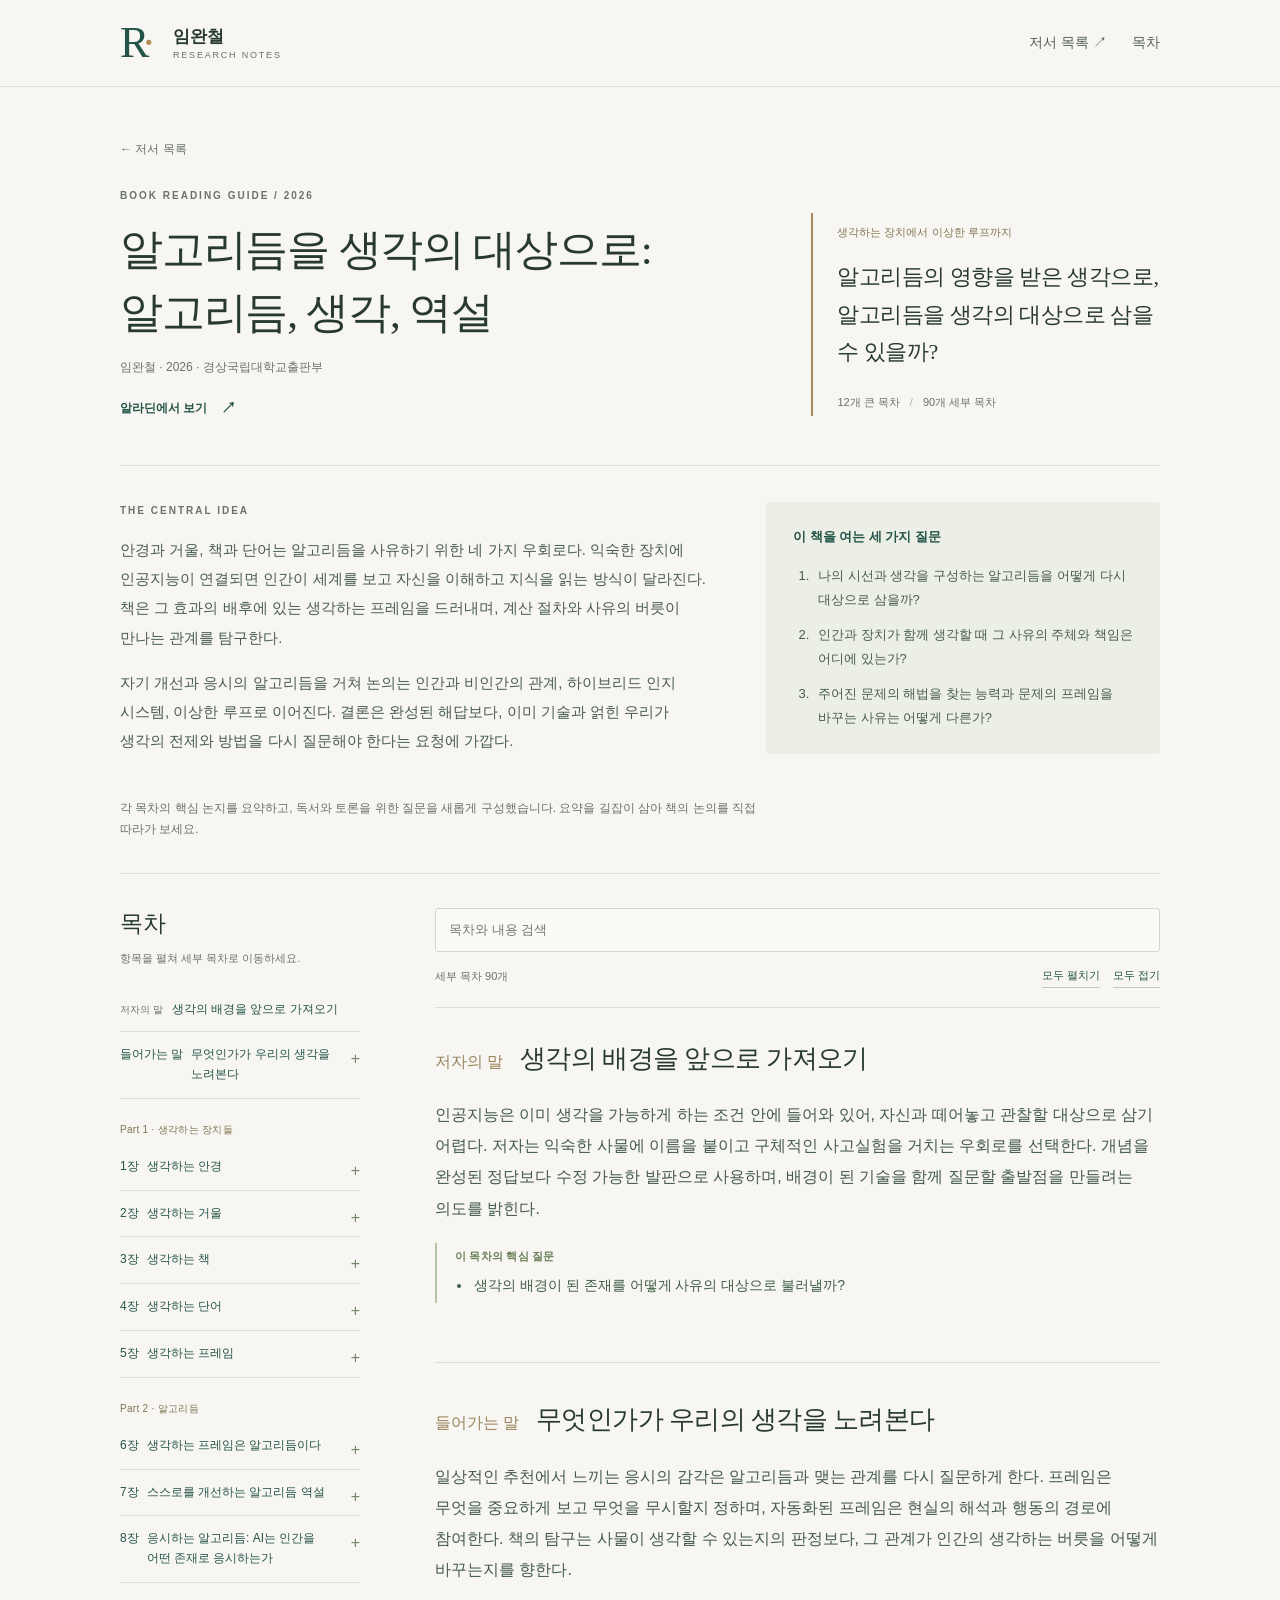
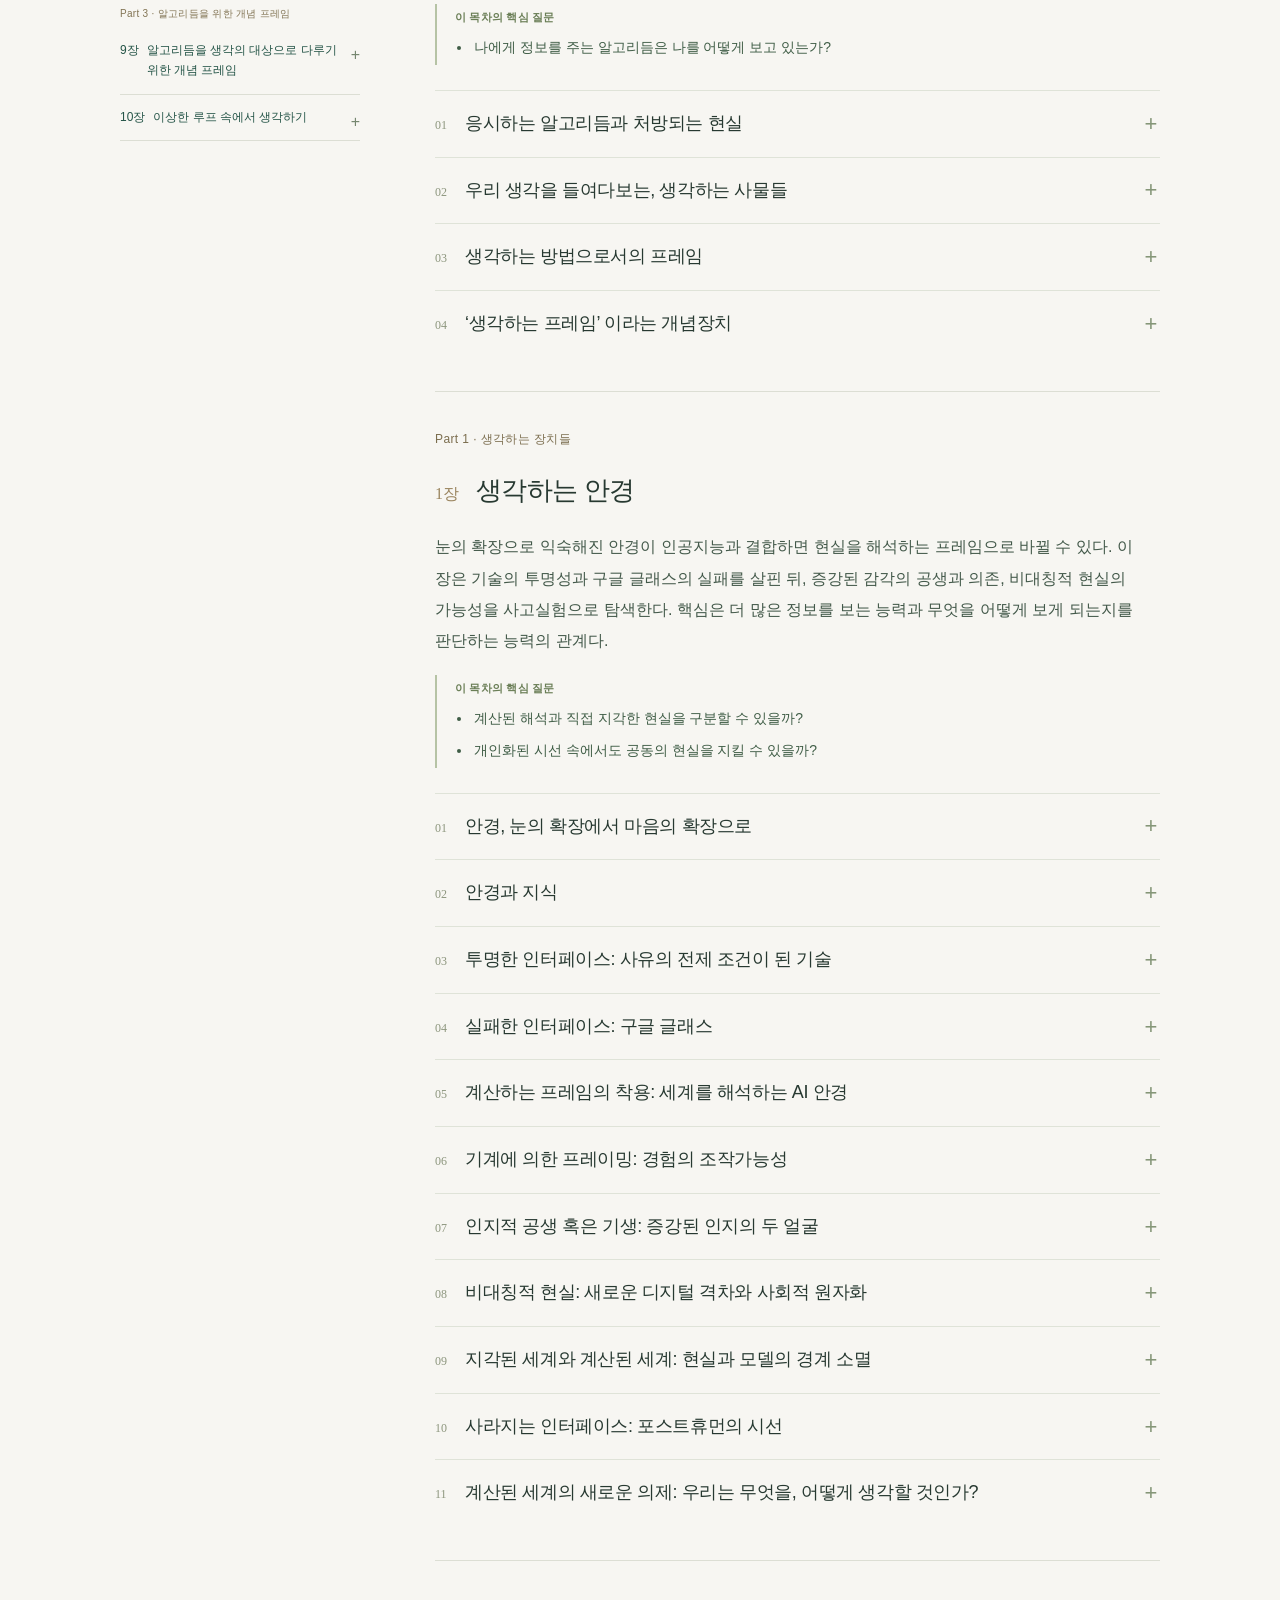
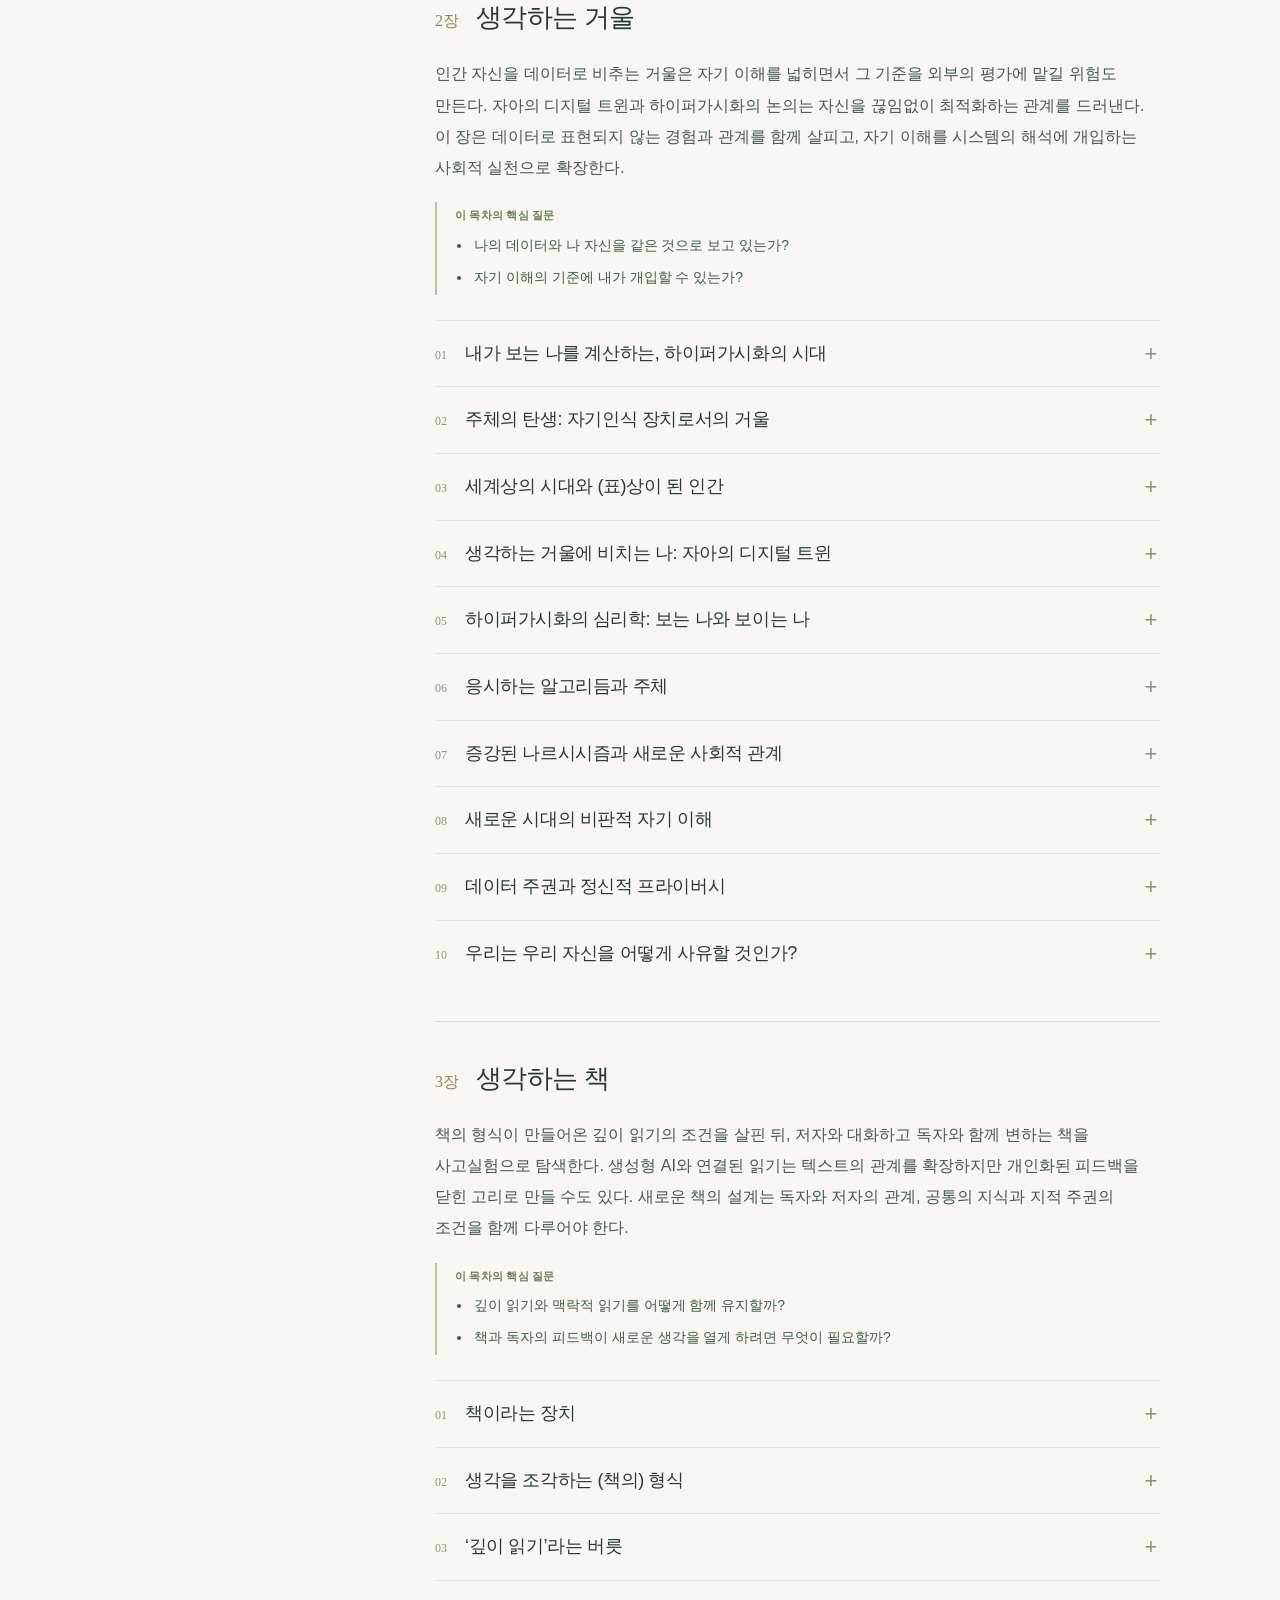
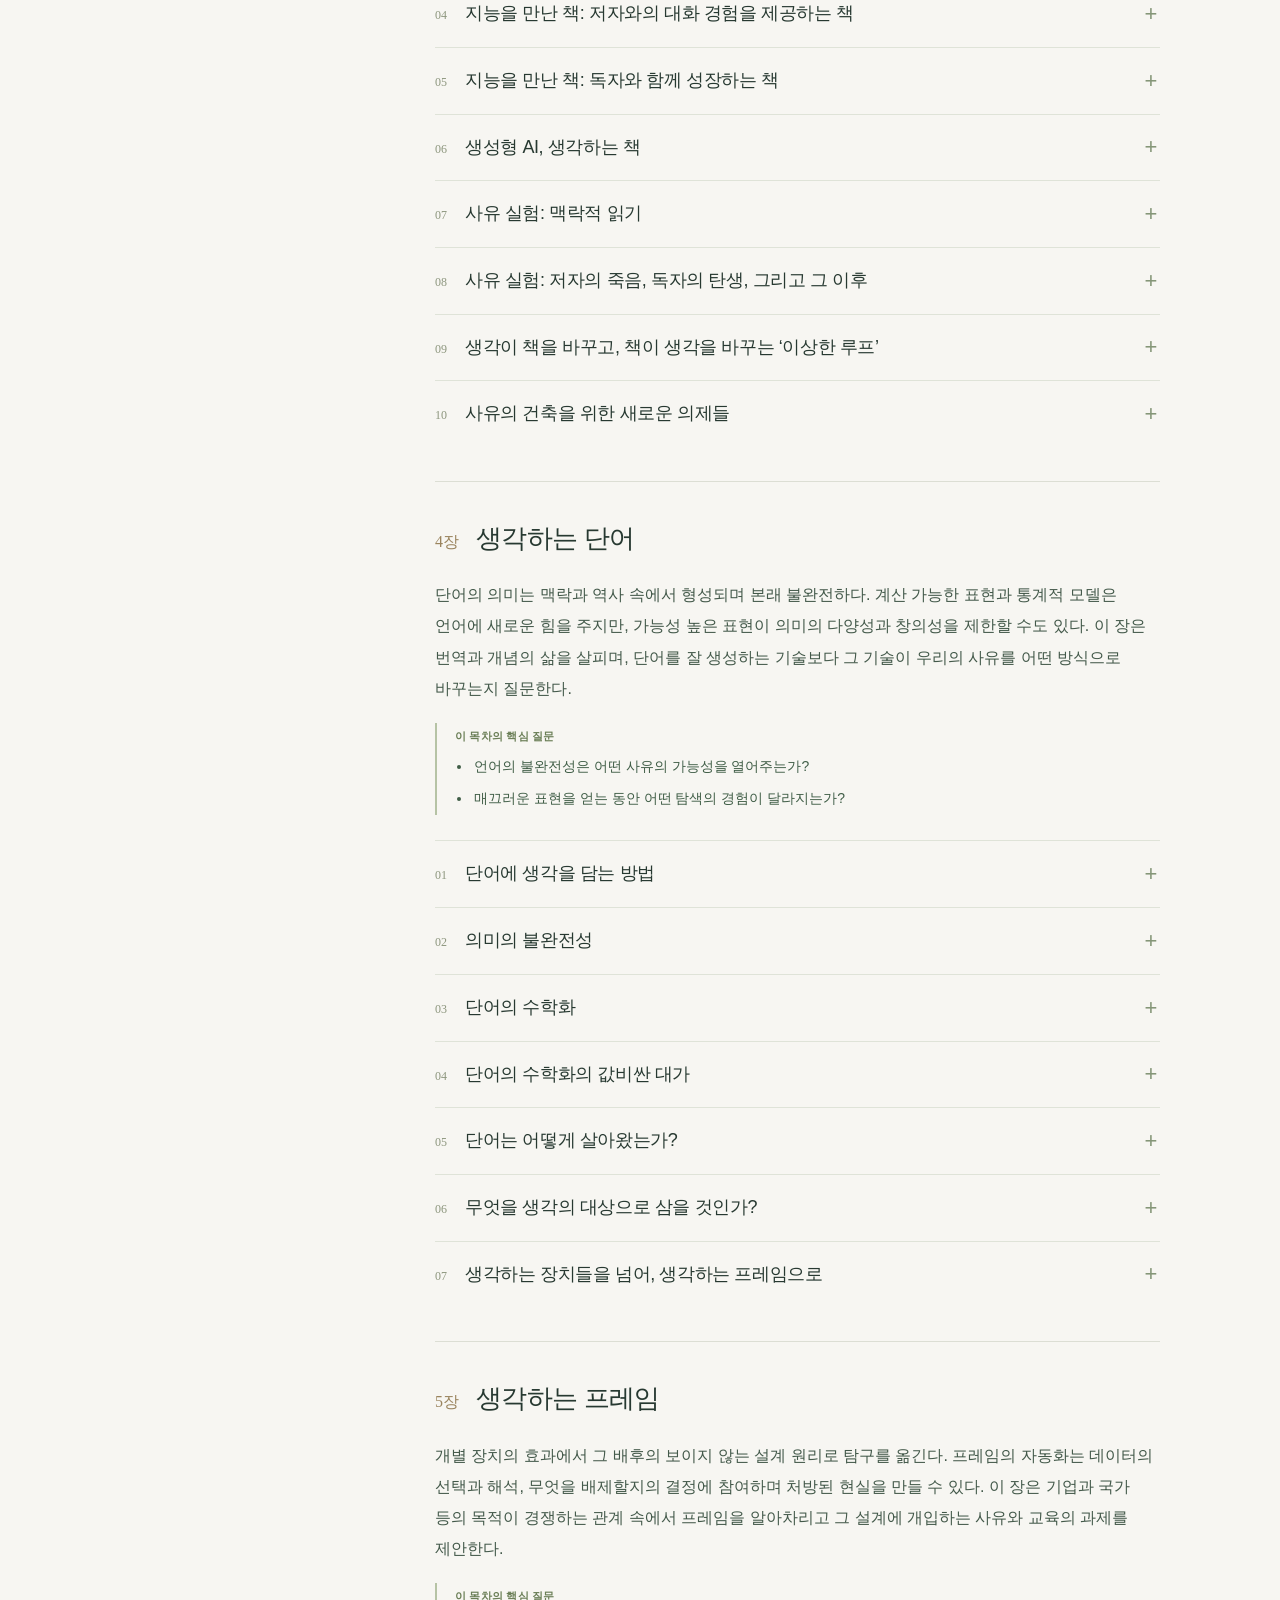
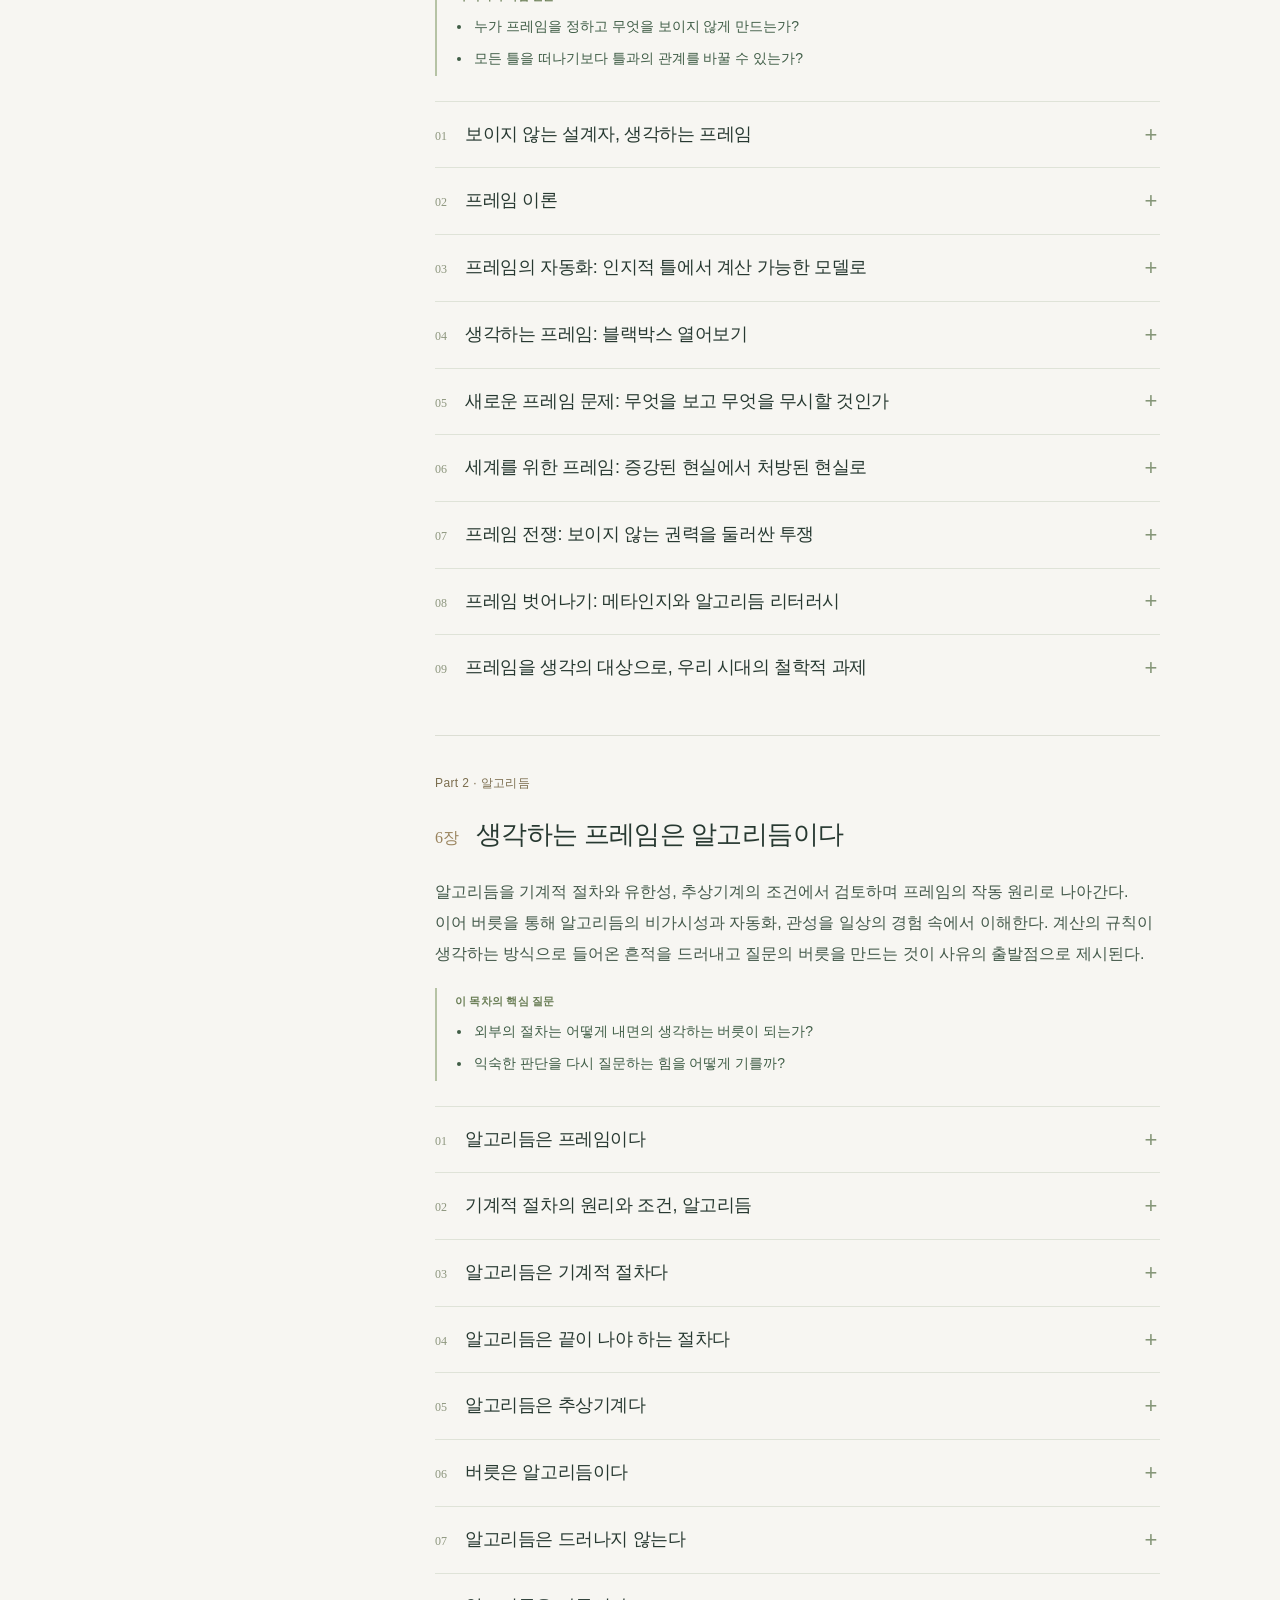
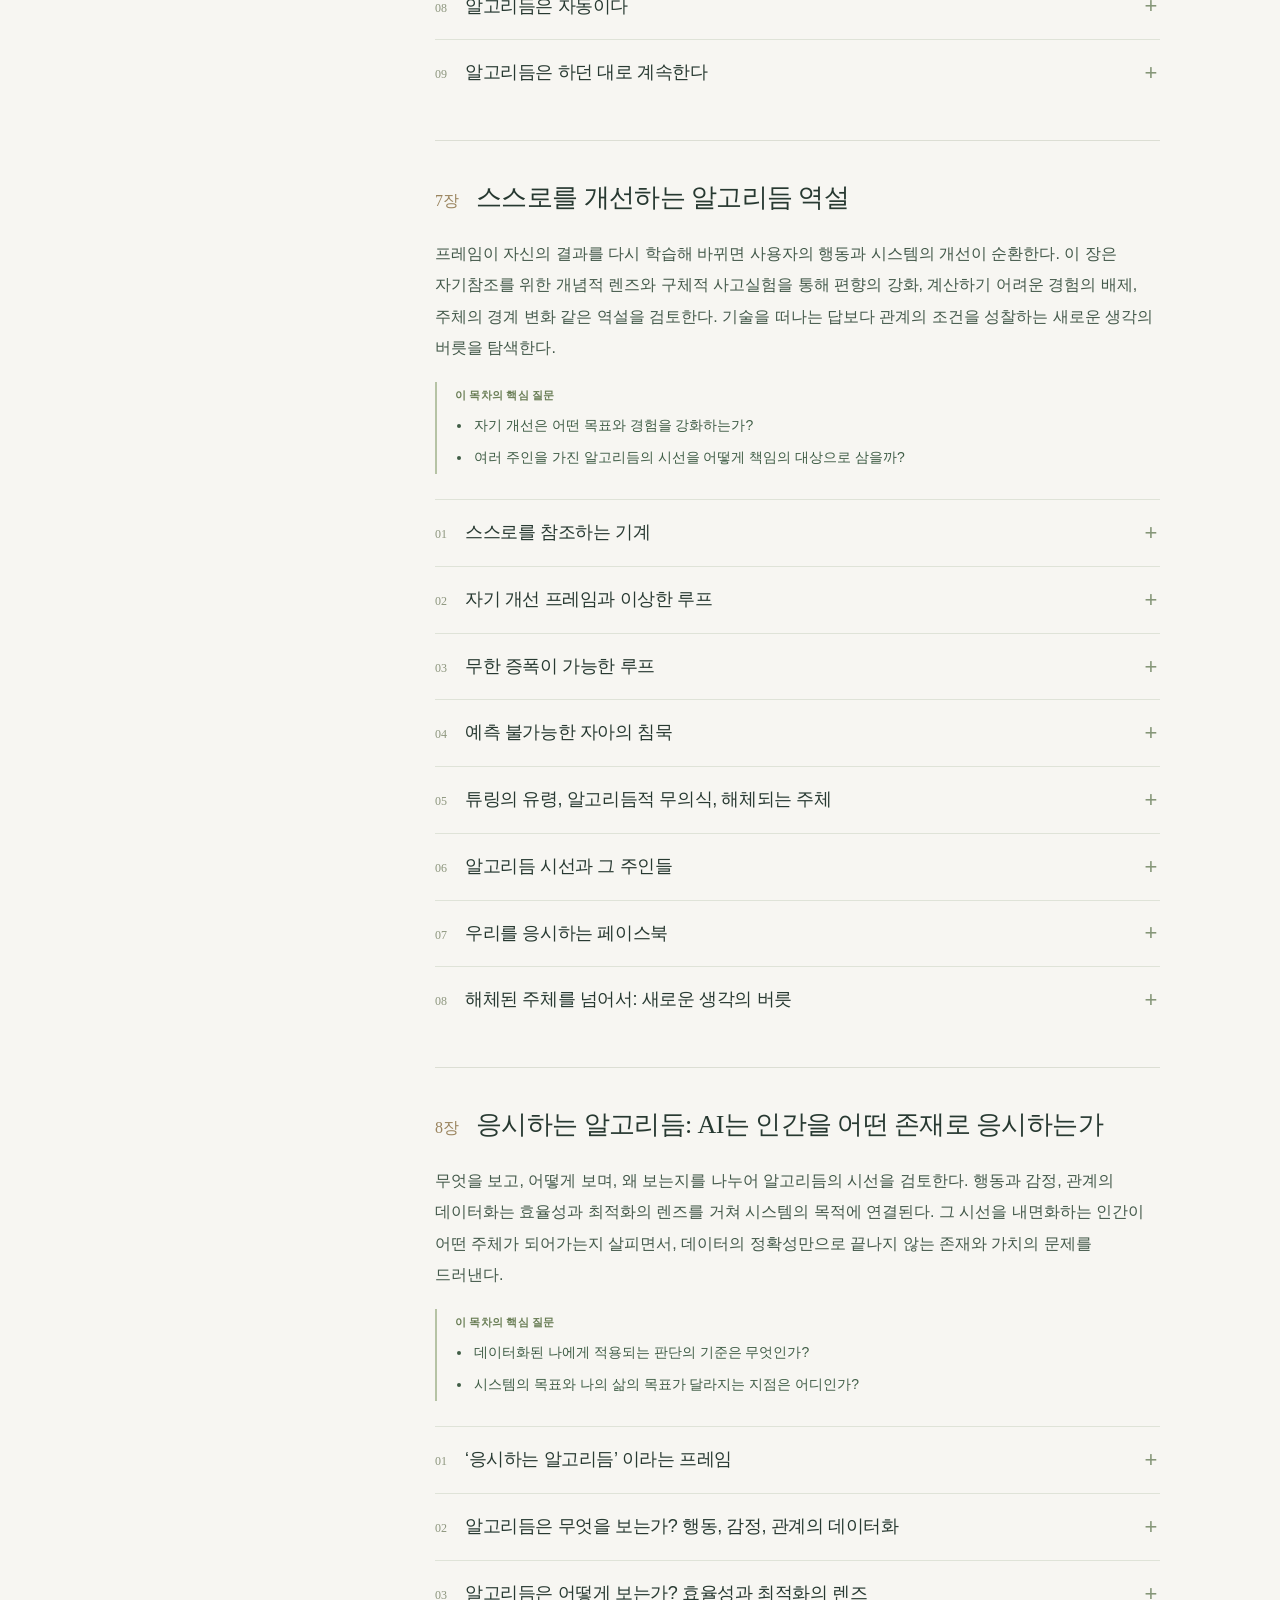
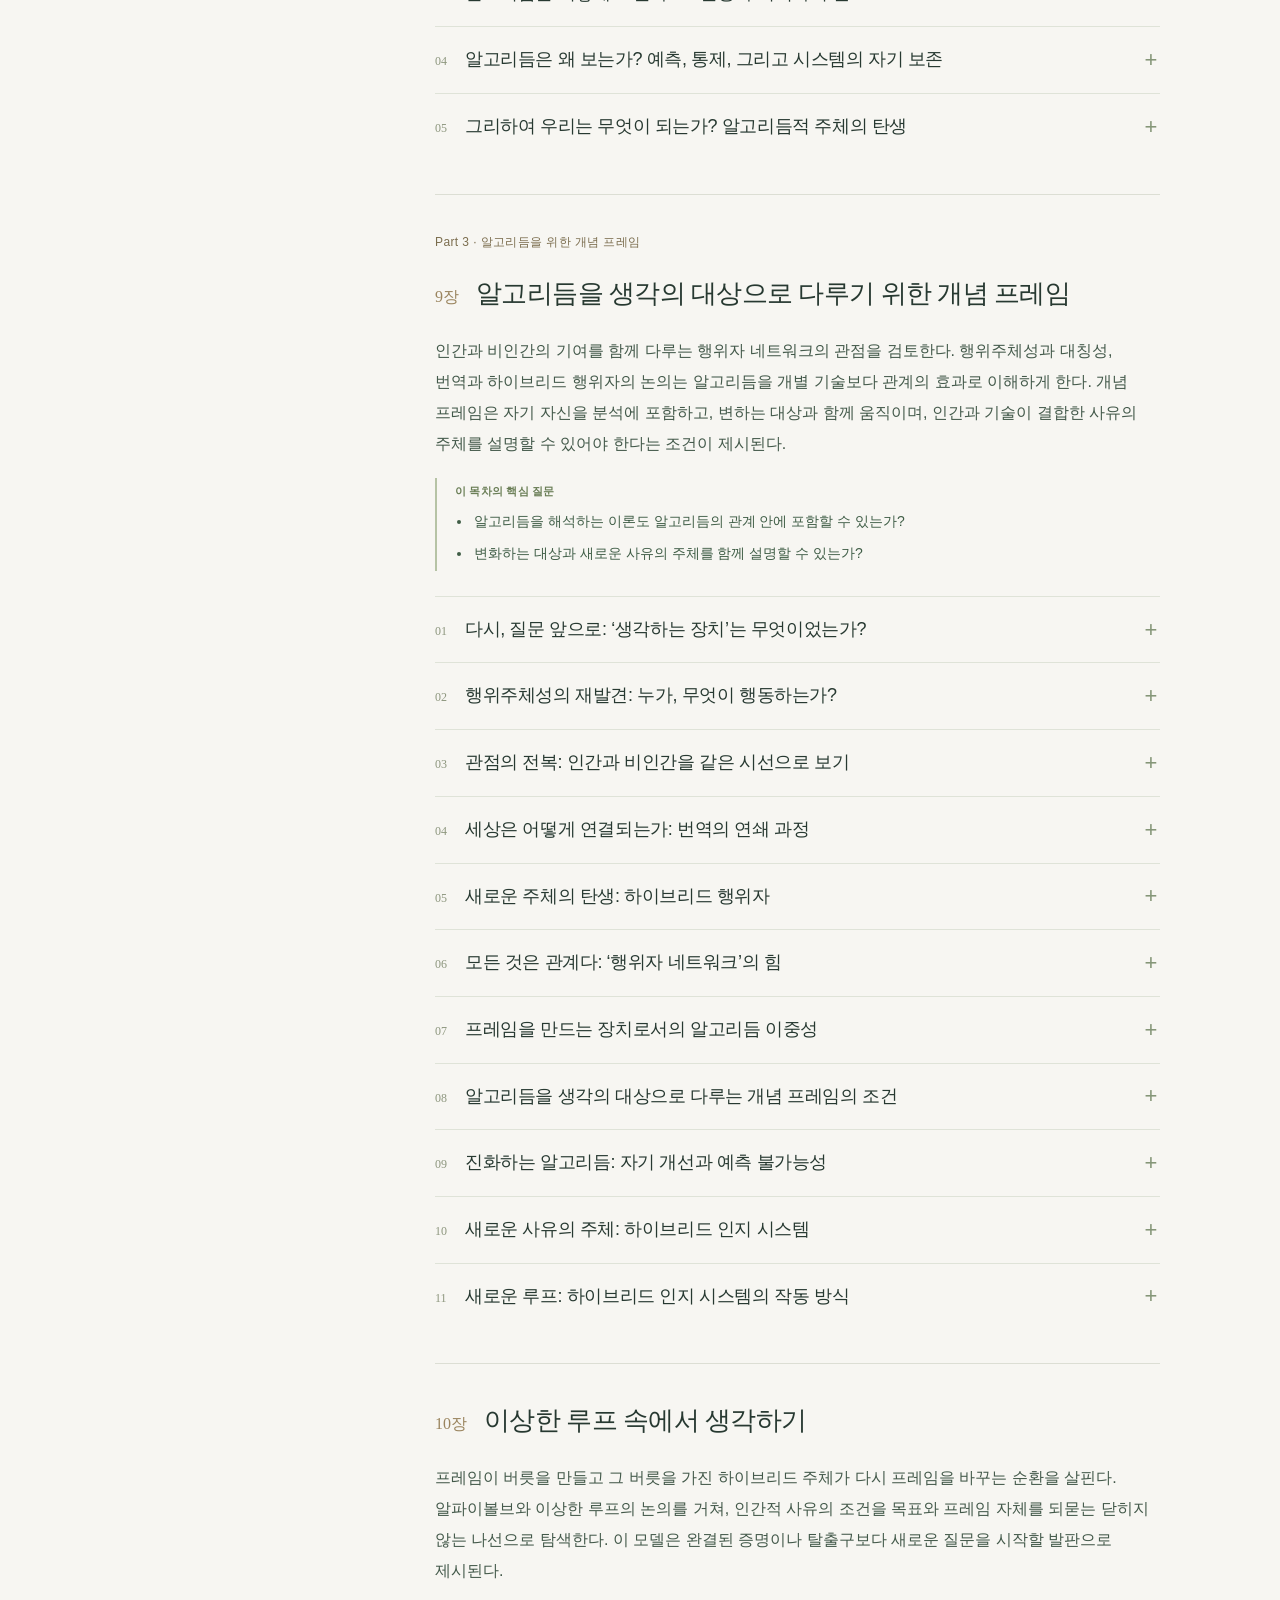
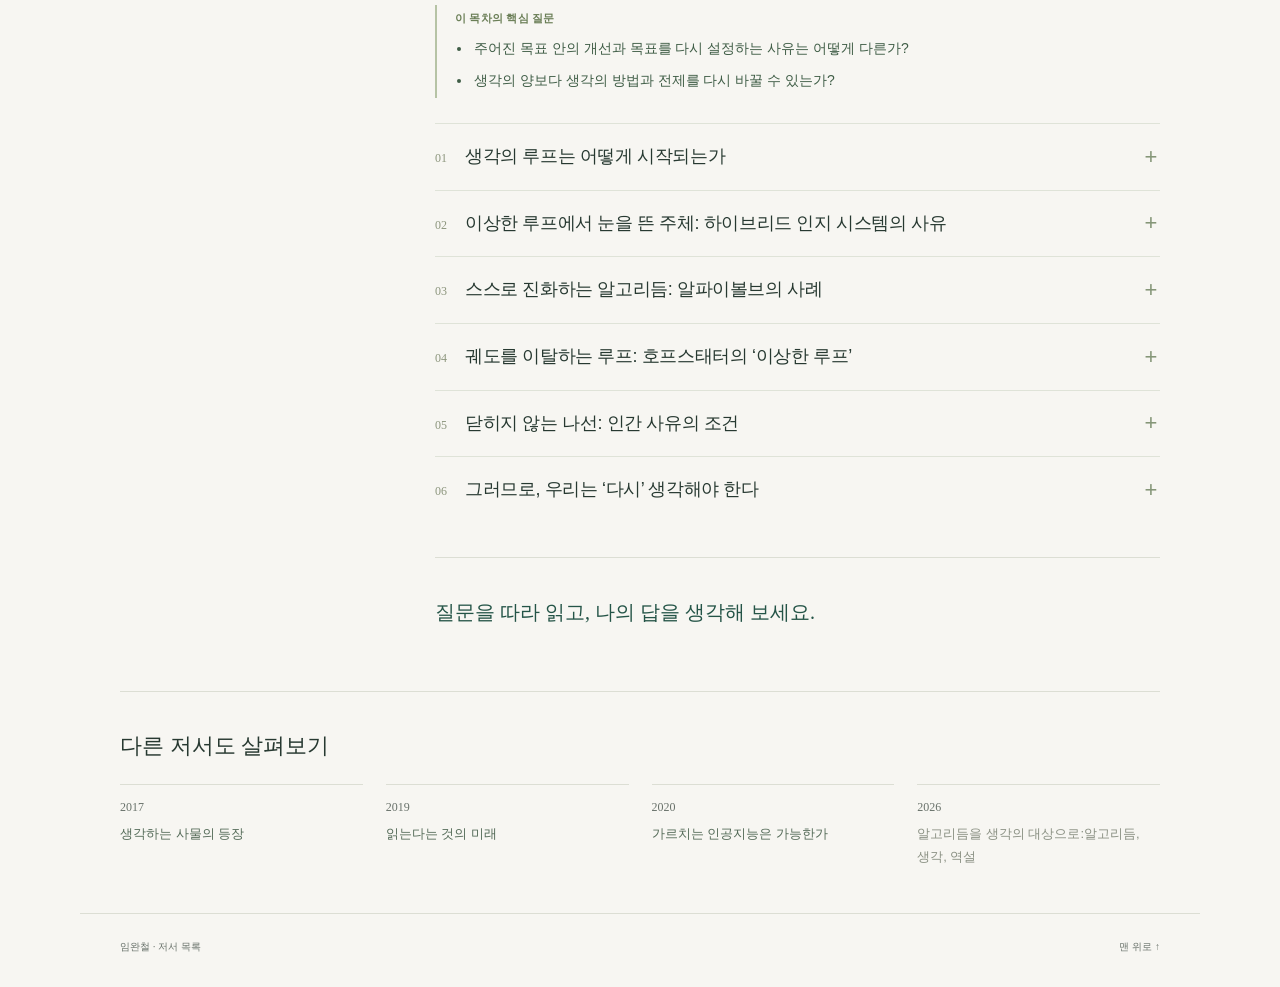
==== books/algorithm-thought-paradox.html @ fd5434b1 "Complete four book reading guides" ====
<!doctype html>
<html lang="ko" class="book-document"><head><meta charset="utf-8"><meta name="viewport" content="width=device-width,initial-scale=1"><title>알고리듬을 생각의 대상으로:알고리듬, 생각, 역설 · 목차와 핵심 질문</title><meta name="description" content="알고리듬의 영향을 받은 생각으로, 알고리듬을 생각의 대상으로 삼을 수 있을까?"><meta name="theme-color" content="#f7f6f2"><link rel="stylesheet" href="../assets/site.css"><link rel="stylesheet" href="../assets/book.css"><script src="../assets/book.js" defer></script></head>
<body class="book-guide"><a class="skip" href="#reading-main">본문으로 건너뛰기</a><header class="site-header"><div class="shell header-inner"><a class="brand" href="../index.html"><span class="brand-mark" aria-hidden="true">R<span>·</span></span><span>임완철<small>RESEARCH NOTES</small></span></a><nav aria-label="주요 메뉴"><a href="../index.html#books">저서 목록 <span aria-hidden="true">↗</span></a><a href="#book-toc">목차</a></nav></div></header>
<main class="shell" id="reading-main"><section class="guide-hero"><div><a class="guide-back" href="../index.html#books">← 저서 목록</a><p class="eyebrow">BOOK READING GUIDE / 2026</p><h1>알고리듬을 생각의 대상으로:알고리듬, 생각, 역설</h1><p class="guide-meta">임완철 · 2026 · 경상국립대학교출판부</p><div class="record-links"><a class="text-link" href="https://www.aladin.co.kr/shop/wproduct.aspx?ItemId=387518062" target="_blank" rel="noopener noreferrer">알라딘에서 보기 <span aria-hidden="true">↗</span><span class="sr-only"> (새 창)</span></a></div></div><aside class="guide-premise"><span>생각하는 장치에서 이상한 루프까지</span><p>알고리듬의 영향을 받은 생각으로, 알고리듬을 생각의 대상으로 삼을 수 있을까?</p><div>12개 큰 목차 <span aria-hidden="true">/</span> 90개 세부 목차</div></aside></section>
<section class="guide-intro" aria-label="책의 문제의식"><div class="guide-overview"><span class="eyebrow">THE CENTRAL IDEA</span><p>안경과 거울, 책과 단어는 알고리듬을 사유하기 위한 네 가지 우회로다. 익숙한 장치에 인공지능이 연결되면 인간이 세계를 보고 자신을 이해하고 지식을 읽는 방식이 달라진다. 책은 그 효과의 배후에 있는 생각하는 프레임을 드러내며, 계산 절차와 사유의 버릇이 만나는 관계를 탐구한다.</p><p>자기 개선과 응시의 알고리듬을 거쳐 논의는 인간과 비인간의 관계, 하이브리드 인지 시스템, 이상한 루프로 이어진다. 결론은 완성된 해답보다, 이미 기술과 얽힌 우리가 생각의 전제와 방법을 다시 질문해야 한다는 요청에 가깝다.</p></div><aside class="guide-key-questions"><h2>이 책을 여는 세 가지 질문</h2><ol><li>나의 시선과 생각을 구성하는 알고리듬을 어떻게 다시 대상으로 삼을까?</li><li>인간과 장치가 함께 생각할 때 그 사유의 주체와 책임은 어디에 있는가?</li><li>주어진 문제의 해법을 찾는 능력과 문제의 프레임을 바꾸는 사유는 어떻게 다른가?</li></ol></aside></section>
<p class="guide-note">각 목차의 핵심 논지를 요약하고, 독서와 토론을 위한 질문을 새롭게 구성했습니다. 요약을 길잡이 삼아 책의 논의를 직접 따라가 보세요.</p>
<div class="guide-layout"><aside class="toc-sidebar" id="book-toc"><h2>목차</h2><p>항목을 펼쳐 세부 목차로 이동하세요.</p><nav aria-label="책 목차"><ol class="toc-list"><li class="toc-single"><a href="#chapter-1"><span>저자의 말</span>생각의 배경을 앞으로 가져오기</a></li><li><details class="toc-group"><summary>들어가는 말 <span>무엇인가가 우리의 생각을 노려본다</span><span class="toc-chevron" aria-hidden="true">+</span></summary><a class="toc-chapter-link" href="#chapter-2">장 전체 살펴보기 →</a><ol><li><a href="#section-2-1">응시하는 알고리듬과 처방되는 현실</a></li><li><a href="#section-2-2">우리 생각을 들여다보는, 생각하는 사물들</a></li><li><a href="#section-2-3">생각하는 방법으로서의 프레임</a></li><li><a href="#section-2-4">‘생각하는 프레임’ 이라는 개념장치</a></li></ol></details></li><li class="toc-part">Part 1 · 생각하는 장치들</li><li><details class="toc-group"><summary>1장 <span>생각하는 안경</span><span class="toc-chevron" aria-hidden="true">+</span></summary><a class="toc-chapter-link" href="#chapter-3">장 전체 살펴보기 →</a><ol><li><a href="#section-3-1">안경, 눈의 확장에서 마음의 확장으로</a></li><li><a href="#section-3-2">안경과 지식</a></li><li><a href="#section-3-3">투명한 인터페이스: 사유의 전제 조건이 된 기술</a></li><li><a href="#section-3-4">실패한 인터페이스: 구글 글래스</a></li><li><a href="#section-3-5">계산하는 프레임의 착용: 세계를 해석하는 AI 안경</a></li><li><a href="#section-3-6">기계에 의한 프레이밍: 경험의 조작가능성</a></li><li><a href="#section-3-7">인지적 공생 혹은 기생: 증강된 인지의 두 얼굴</a></li><li><a href="#section-3-8">비대칭적 현실: 새로운 디지털 격차와 사회적 원자화</a></li><li><a href="#section-3-9">지각된 세계와 계산된 세계: 현실과 모델의 경계 소멸</a></li><li><a href="#section-3-10">사라지는 인터페이스: 포스트휴먼의 시선</a></li><li><a href="#section-3-11">계산된 세계의 새로운 의제: 우리는 무엇을, 어떻게 생각할 것인가?</a></li></ol></details></li><li><details class="toc-group"><summary>2장 <span>생각하는 거울</span><span class="toc-chevron" aria-hidden="true">+</span></summary><a class="toc-chapter-link" href="#chapter-4">장 전체 살펴보기 →</a><ol><li><a href="#section-4-1">내가 보는 나를 계산하는, 하이퍼가시화의 시대</a></li><li><a href="#section-4-2">주체의 탄생: 자기인식 장치로서의 거울</a></li><li><a href="#section-4-3">세계상의 시대와 (표)상이 된 인간</a></li><li><a href="#section-4-4">생각하는 거울에 비치는 나: 자아의 디지털 트윈</a></li><li><a href="#section-4-5">하이퍼가시화의 심리학: 보는 나와 보이는 나</a></li><li><a href="#section-4-6">응시하는 알고리듬과 주체</a></li><li><a href="#section-4-7">증강된 나르시시즘과 새로운 사회적 관계</a></li><li><a href="#section-4-8">새로운 시대의 비판적 자기 이해</a></li><li><a href="#section-4-9">데이터 주권과 정신적 프라이버시</a></li><li><a href="#section-4-10">우리는 우리 자신을 어떻게 사유할 것인가?</a></li></ol></details></li><li><details class="toc-group"><summary>3장 <span>생각하는 책</span><span class="toc-chevron" aria-hidden="true">+</span></summary><a class="toc-chapter-link" href="#chapter-5">장 전체 살펴보기 →</a><ol><li><a href="#section-5-1">책이라는 장치</a></li><li><a href="#section-5-2">생각을 조각하는 (책의) 형식</a></li><li><a href="#section-5-3">‘깊이 읽기’라는 버릇</a></li><li><a href="#section-5-4">지능을 만난 책: 저자와의 대화 경험을 제공하는 책</a></li><li><a href="#section-5-5">지능을 만난 책: 독자와 함께 성장하는 책</a></li><li><a href="#section-5-6">생성형 AI, 생각하는 책</a></li><li><a href="#section-5-7">사유 실험: 맥락적 읽기</a></li><li><a href="#section-5-8">사유 실험: 저자의 죽음, 독자의 탄생, 그리고 그 이후</a></li><li><a href="#section-5-9">생각이 책을 바꾸고, 책이 생각을 바꾸는 ‘이상한 루프’</a></li><li><a href="#section-5-10">사유의 건축을 위한 새로운 의제들</a></li></ol></details></li><li><details class="toc-group"><summary>4장 <span>생각하는 단어</span><span class="toc-chevron" aria-hidden="true">+</span></summary><a class="toc-chapter-link" href="#chapter-6">장 전체 살펴보기 →</a><ol><li><a href="#section-6-1">단어에 생각을 담는 방법</a></li><li><a href="#section-6-2">의미의 불완전성</a></li><li><a href="#section-6-3">단어의 수학화</a></li><li><a href="#section-6-4">단어의 수학화의 값비싼 대가</a></li><li><a href="#section-6-5">단어는 어떻게 살아왔는가?</a></li><li><a href="#section-6-6">무엇을 생각의 대상으로 삼을 것인가?</a></li><li><a href="#section-6-7">생각하는 장치들을 넘어, 생각하는 프레임으로</a></li></ol></details></li><li><details class="toc-group"><summary>5장 <span>생각하는 프레임</span><span class="toc-chevron" aria-hidden="true">+</span></summary><a class="toc-chapter-link" href="#chapter-7">장 전체 살펴보기 →</a><ol><li><a href="#section-7-1">보이지 않는 설계자, 생각하는 프레임</a></li><li><a href="#section-7-2">프레임 이론</a></li><li><a href="#section-7-3">프레임의 자동화: 인지적 틀에서 계산 가능한 모델로</a></li><li><a href="#section-7-4">생각하는 프레임: 블랙박스 열어보기</a></li><li><a href="#section-7-5">새로운 프레임 문제: 무엇을 보고 무엇을 무시할 것인가</a></li><li><a href="#section-7-6">세계를 위한 프레임: 증강된 현실에서 처방된 현실로</a></li><li><a href="#section-7-7">프레임 전쟁: 보이지 않는 권력을 둘러싼 투쟁</a></li><li><a href="#section-7-8">프레임 벗어나기: 메타인지와 알고리듬 리터러시</a></li><li><a href="#section-7-9">프레임을 생각의 대상으로, 우리 시대의 철학적 과제</a></li></ol></details></li><li class="toc-part">Part 2 · 알고리듬</li><li><details class="toc-group"><summary>6장 <span>생각하는 프레임은 알고리듬이다</span><span class="toc-chevron" aria-hidden="true">+</span></summary><a class="toc-chapter-link" href="#chapter-8">장 전체 살펴보기 →</a><ol><li><a href="#section-8-1">알고리듬은 프레임이다</a></li><li><a href="#section-8-2">기계적 절차의 원리와 조건, 알고리듬</a></li><li><a href="#section-8-3">알고리듬은 기계적 절차다</a></li><li><a href="#section-8-4">알고리듬은 끝이 나야 하는 절차다</a></li><li><a href="#section-8-5">알고리듬은 추상기계다</a></li><li><a href="#section-8-6">버릇은 알고리듬이다</a></li><li><a href="#section-8-7">알고리듬은 드러나지 않는다</a></li><li><a href="#section-8-8">알고리듬은 자동이다</a></li><li><a href="#section-8-9">알고리듬은 하던 대로 계속한다</a></li></ol></details></li><li><details class="toc-group"><summary>7장 <span>스스로를 개선하는 알고리듬 역설</span><span class="toc-chevron" aria-hidden="true">+</span></summary><a class="toc-chapter-link" href="#chapter-9">장 전체 살펴보기 →</a><ol><li><a href="#section-9-1">스스로를 참조하는 기계</a></li><li><a href="#section-9-2">자기 개선 프레임과 이상한 루프</a></li><li><a href="#section-9-3">무한 증폭이 가능한 루프</a></li><li><a href="#section-9-4">예측 불가능한 자아의 침묵</a></li><li><a href="#section-9-5">튜링의 유령, 알고리듬적 무의식, 해체되는 주체</a></li><li><a href="#section-9-6">알고리듬 시선과 그 주인들</a></li><li><a href="#section-9-7">우리를 응시하는 페이스북</a></li><li><a href="#section-9-8">해체된 주체를 넘어서: 새로운 생각의 버릇</a></li></ol></details></li><li><details class="toc-group"><summary>8장 <span>응시하는 알고리듬: AI는 인간을 어떤 존재로 응시하는가</span><span class="toc-chevron" aria-hidden="true">+</span></summary><a class="toc-chapter-link" href="#chapter-10">장 전체 살펴보기 →</a><ol><li><a href="#section-10-1">‘응시하는 알고리듬’ 이라는 프레임</a></li><li><a href="#section-10-2">알고리듬은 무엇을 보는가? 행동, 감정, 관계의 데이터화</a></li><li><a href="#section-10-3">알고리듬은 어떻게 보는가? 효율성과 최적화의 렌즈</a></li><li><a href="#section-10-4">알고리듬은 왜 보는가? 예측, 통제, 그리고 시스템의 자기 보존</a></li><li><a href="#section-10-5">그리하여 우리는 무엇이 되는가? 알고리듬적 주체의 탄생</a></li></ol></details></li><li class="toc-part">Part 3 · 알고리듬을 위한 개념 프레임</li><li><details class="toc-group"><summary>9장 <span>알고리듬을 생각의 대상으로 다루기 위한 개념 프레임</span><span class="toc-chevron" aria-hidden="true">+</span></summary><a class="toc-chapter-link" href="#chapter-11">장 전체 살펴보기 →</a><ol><li><a href="#section-11-1">다시, 질문 앞으로: ‘생각하는 장치’는 무엇이었는가?</a></li><li><a href="#section-11-2">행위주체성의 재발견: 누가, 무엇이 행동하는가?</a></li><li><a href="#section-11-3">관점의 전복: 인간과 비인간을 같은 시선으로 보기</a></li><li><a href="#section-11-4">세상은 어떻게 연결되는가: 번역의 연쇄 과정</a></li><li><a href="#section-11-5">새로운 주체의 탄생: 하이브리드 행위자</a></li><li><a href="#section-11-6">모든 것은 관계다: ‘행위자 네트워크’의 힘</a></li><li><a href="#section-11-7">프레임을 만드는 장치로서의 알고리듬 이중성</a></li><li><a href="#section-11-8">알고리듬을 생각의 대상으로 다루는 개념 프레임의 조건</a></li><li><a href="#section-11-9">진화하는 알고리듬: 자기 개선과 예측 불가능성</a></li><li><a href="#section-11-10">새로운 사유의 주체: 하이브리드 인지 시스템</a></li><li><a href="#section-11-11">새로운 루프: 하이브리드 인지 시스템의 작동 방식</a></li></ol></details></li><li><details class="toc-group"><summary>10장 <span>이상한 루프 속에서 생각하기</span><span class="toc-chevron" aria-hidden="true">+</span></summary><a class="toc-chapter-link" href="#chapter-12">장 전체 살펴보기 →</a><ol><li><a href="#section-12-1">생각의 루프는 어떻게 시작되는가</a></li><li><a href="#section-12-2">이상한 루프에서 눈을 뜬 주체: 하이브리드 인지 시스템의 사유</a></li><li><a href="#section-12-3">스스로 진화하는 알고리듬: 알파이볼브의 사례</a></li><li><a href="#section-12-4">궤도를 이탈하는 루프: 호프스태터의 ‘이상한 루프’</a></li><li><a href="#section-12-5">닫히지 않는 나선: 인간 사유의 조건</a></li><li><a href="#section-12-6">그러므로, 우리는 ‘다시’ 생각해야 한다</a></li></ol></details></li></ol></nav></aside><div class="reading-column"><div class="reading-tools" id="reading-tools" hidden><div class="guide-search"><label class="sr-only" for="guide-search">목차와 내용 검색</label><input id="guide-search" type="search" placeholder="목차와 내용 검색" autocomplete="off"><button type="button" id="guide-clear" hidden>지우기</button></div><div class="reading-actions"><span id="guide-count" aria-live="polite">세부 목차 90개</span><button type="button" id="expand-all">모두 펼치기</button><button type="button" id="collapse-all">모두 접기</button></div></div><div id="guide-empty" class="guide-empty" hidden><p>관련 목차가 없습니다.</p><button type="button" id="guide-reset">전체 목차 보기</button></div><section class="reading-chapter" id="chapter-1"><header class="chapter-heading"><span>저자의 말</span><h2>생각의 배경을 앞으로 가져오기</h2></header><div class="chapter-overview"><p>인공지능은 이미 생각을 가능하게 하는 조건 안에 들어와 있어, 자신과 떼어놓고 관찰할 대상으로 삼기 어렵다. 저자는 익숙한 사물에 이름을 붙이고 구체적인 사고실험을 거치는 우회로를 선택한다. 개념을 완성된 정답보다 수정 가능한 발판으로 사용하며, 배경이 된 기술을 함께 질문할 출발점을 만들려는 의도를 밝힌다.</p><aside class="reading-questions"><h3>이 목차의 핵심 질문</h3><ul><li>생각의 배경이 된 존재를 어떻게 사유의 대상으로 불러낼까?</li></ul></aside></div></section><section class="reading-chapter" id="chapter-2"><header class="chapter-heading"><span>들어가는 말</span><h2>무엇인가가 우리의 생각을 노려본다</h2></header><div class="chapter-overview"><p>일상적인 추천에서 느끼는 응시의 감각은 알고리듬과 맺는 관계를 다시 질문하게 한다. 프레임은 무엇을 중요하게 보고 무엇을 무시할지 정하며, 자동화된 프레임은 현실의 해석과 행동의 경로에 참여한다. 책의 탐구는 사물이 생각할 수 있는지의 판정보다, 그 관계가 인간의 생각하는 버릇을 어떻게 바꾸는지를 향한다.</p><aside class="reading-questions"><h3>이 목차의 핵심 질문</h3><ul><li>나에게 정보를 주는 알고리듬은 나를 어떻게 보고 있는가?</li></ul></aside></div><details class="reading-section" id="section-2-1"><summary><span class="section-number">01</span><h3>응시하는 알고리듬과 처방되는 현실</h3><span class="section-chevron" aria-hidden="true">+</span></summary><div class="section-content"><p>추천이 마음을 읽는 것처럼 느껴지는 일상의 경험에서, 알고리듬을 응시하는 존재로 사유하기 시작한다. 그 시선은 정보를 보여주는 데 그치지 않고 우리의 행동과 관계를 구성한다. 이 절은 알고리듬을 생각의 대상으로 삼을 개념적 도구가 필요하다는 문제를 제기하며, 행위자 네트워크의 관점을 검토할 출발점을 마련한다.</p><aside class="reading-questions"><h4>함께 생각할 질문</h4><ul><li>나를 잘 아는 것처럼 보이는 추천은 나를 이해하는가, 나를 활용하는가?</li></ul></aside></div></details><details class="reading-section" id="section-2-2"><summary><span class="section-number">02</span><h3>우리 생각을 들여다보는, 생각하는 사물들</h3><span class="section-chevron" aria-hidden="true">+</span></summary><div class="section-content"><p>인공지능은 여러 장치를 통해 경험되지만 점차 삶의 배경이 되는 인프라로 자리 잡는다. 책은 사물이 정말 생각할 수 있는가라는 판정을 최종 목표로 삼기보다, 우리가 그것을 생각하는 존재로 경험할 때 발생하는 관계에 집중한다. 그 관계가 우리의 생각하는 버릇을 어떻게 바꾸는지가 탐구의 중심으로 옮겨진다.</p><aside class="reading-questions"><h4>함께 생각할 질문</h4><ul><li>사물이 생각하는지의 판정보다 먼저 살펴야 할 인간과 사물의 관계는 무엇인가?</li></ul></aside></div></details><details class="reading-section" id="section-2-3"><summary><span class="section-number">03</span><h3>생각하는 방법으로서의 프레임</h3><span class="section-chevron" aria-hidden="true">+</span></summary><div class="section-content"><p>데닛의 로봇 딜레마는 행동의 결과를 모두 검토하려는 기계가 무엇을 무시해도 되는지 결정하지 못하는 문제를 드러낸다. 프레임은 관련 있는 것과 없는 것을 나누어 생각과 행동을 가능하게 한다. 이 절은 고전적 프레임 문제와 학습 기반 접근을 살피며, 스스로 틀을 만드는 기계가 현실을 어떻게 선택하는지의 새로운 질문으로 나아간다.</p><aside class="reading-questions"><h4>함께 생각할 질문</h4><ul><li>행동하기 위해 무엇을 고려하고 무엇을 무시할지는 누가 정하는가?</li></ul></aside></div></details><details class="reading-section" id="section-2-4"><summary><span class="section-number">04</span><h3>‘생각하는 프레임’ 이라는 개념장치</h3><span class="section-chevron" aria-hidden="true">+</span></summary><div class="section-content"><p>인간의 사유의 틀이 계산 가능한 모델로 바뀌는 과정을 생각하는 프레임이라는 개념으로 다룬다. 현실을 수치와 규칙으로 구성하면 계산은 가능해지지만, 무엇을 중요하게 보는지도 함께 정해진다. 게임화와 목표 설정의 논의를 통해, 프레임이 세계를 설명하는 도구이면서 행동의 방향을 조직하는 장치라는 점을 살핀다.</p><aside class="reading-questions"><h4>함께 생각할 질문</h4><ul><li>수치화된 목표는 세계를 보여주는가, 우리가 움직일 방향을 정하는가?</li></ul></aside></div></details></section><p class="reading-part">Part 1 · 생각하는 장치들</p><section class="reading-chapter" id="chapter-3"><header class="chapter-heading"><span>1장</span><h2>생각하는 안경</h2></header><div class="chapter-overview"><p>눈의 확장으로 익숙해진 안경이 인공지능과 결합하면 현실을 해석하는 프레임으로 바뀔 수 있다. 이 장은 기술의 투명성과 구글 글래스의 실패를 살핀 뒤, 증강된 감각의 공생과 의존, 비대칭적 현실의 가능성을 사고실험으로 탐색한다. 핵심은 더 많은 정보를 보는 능력과 무엇을 어떻게 보게 되는지를 판단하는 능력의 관계다.</p><aside class="reading-questions"><h3>이 목차의 핵심 질문</h3><ul><li>계산된 해석과 직접 지각한 현실을 구분할 수 있을까?</li><li>개인화된 시선 속에서도 공동의 현실을 지킬 수 있을까?</li></ul></aside></div><details class="reading-section" id="section-3-1"><summary><span class="section-number">01</span><h3>안경, 눈의 확장에서 마음의 확장으로</h3><span class="section-chevron" aria-hidden="true">+</span></summary><div class="section-content"><p>안경은 눈의 한계를 보완하는 물건이면서 인간이 세계를 경험하는 방식에 깊이 통합된 장치다. 너무 익숙해 그 영향을 의식하기 어렵다는 역설도 지닌다. 이 절은 안경이 인공지능과 만날 때 감각의 확장을 넘어 판단과 해석에 참여하는 장치로 바뀔 가능성을 탐색하며, 마음과 기계의 경계를 질문한다.</p><aside class="reading-questions"><h4>함께 생각할 질문</h4><ul><li>시각을 돕는 안경이 해석까지 맡으면 누구의 시선으로 세계를 보게 되는가?</li></ul></aside></div></details><details class="reading-section" id="section-3-2"><summary><span class="section-number">02</span><h3>안경과 지식</h3><span class="section-chevron" aria-hidden="true">+</span></summary><div class="section-content"><p>안경의 보급은 노화로 읽기와 정밀한 작업이 어려워진 사람에게 지적 활동의 시간을 늘려주었다. 따라서 안경의 역사는 개인의 시력 교정만이 아니라 지식의 생산과 전승을 가능하게 한 조건의 역사다. 이 절은 작은 물질적 장치가 사고의 범위와 삶의 활동을 확장하는 효과를 통해 인간과 기술의 관계를 다시 살핀다.</p><aside class="reading-questions"><h4>함께 생각할 질문</h4><ul><li>생각하는 능력이라고 부르는 것 가운데 물질적 도구가 가능하게 한 부분은 무엇인가?</li></ul></aside></div></details><details class="reading-section" id="section-3-3"><summary><span class="section-number">03</span><h3>투명한 인터페이스: 사유의 전제 조건이 된 기술</h3><span class="section-chevron" aria-hidden="true">+</span></summary><div class="section-content"><p>잘 작동하는 도구는 사용자의 의도와 세계 사이에서 자신의 존재를 잊게 만든다. 안경의 투명성은 그것이 인지 과정에 통합되었다는 표시이면서, 그 작용을 사유하기 어렵게 만드는 조건이다. 이 절은 착용형 인터페이스의 성패를 기능의 양만이 아니라 경험 속에서 어떤 위치를 차지하는지의 문제로 살핀다.</p><aside class="reading-questions"><h4>함께 생각할 질문</h4><ul><li>의식하지 않아도 되는 인터페이스의 영향은 어떻게 알아차릴 수 있을까?</li></ul></aside></div></details><details class="reading-section" id="section-3-4"><summary><span class="section-number">04</span><h3>실패한 인터페이스: 구글 글래스</h3><span class="section-chevron" aria-hidden="true">+</span></summary><div class="section-content"><p>구글 글래스의 사례는 눈앞에 정보를 보여주는 기능만으로 새로운 인터페이스가 생활에 자리 잡지는 못한다는 점을 드러낸다. 사람 사이의 시선과 녹화에 대한 불안, 사용 경험과 명확한 가치가 함께 작동한다. 책은 이 실패를 기술이 인간의 관계 속에서 수용되기 위해 어떤 신뢰와 조건을 마련해야 하는지 보여주는 사례로 읽는다.</p><aside class="reading-questions"><h4>함께 생각할 질문</h4><ul><li>편리한 기능이 있는 기기가 사회적 관계 안에서는 불편한 존재가 되는 이유는 무엇인가?</li></ul></aside></div></details><details class="reading-section" id="section-3-5"><summary><span class="section-number">05</span><h3>계산하는 프레임의 착용: 세계를 해석하는 AI 안경</h3><span class="section-chevron" aria-hidden="true">+</span></summary><div class="section-content"><p>AI 안경은 이미 만들어진 정보를 보여주는 화면에서 눈앞의 세계를 해석하는 장치로 발전할 가능성이 있다. 사물의 의미와 상황의 중요도를 계산해 제시하면 지각과 판단이 함께 매개된다. 이 절은 그러한 전망을 사고실험으로 다루며, 시야를 확장하는 장치와 현실 전체를 규정하는 프레임의 경계가 흐려질 수 있음을 살핀다.</p><aside class="reading-questions"><h4>함께 생각할 질문</h4><ul><li>내가 착용하는 것은 정보 표시 장치인가, 세계를 해석하는 프레임인가?</li></ul></aside></div></details><details class="reading-section" id="section-3-6"><summary><span class="section-number">06</span><h3>기계에 의한 프레이밍: 경험의 조작가능성</h3><span class="section-chevron" aria-hidden="true">+</span></summary><div class="section-content"><p>세계의 해석을 인공지능에 맡기면 도움과 함께 해석의 틀에 의존하는 관계가 생긴다. 표시되는 정보와 표시되지 않는 정보는 경험과 행동의 가능성을 달리 만든다. 이 절은 생각하는 안경을 특정한 목적에 따라 현실을 구성할 수 있는 장치로 검토하며, 그 해석의 계층을 통제할 권한이 어디에 있는지를 묻는다.</p><aside class="reading-questions"><h4>함께 생각할 질문</h4><ul><li>눈앞의 현실을 해석하는 계층을 누가 설계하고 통제하는가?</li></ul></aside></div></details><details class="reading-section" id="section-3-7"><summary><span class="section-number">07</span><h3>인지적 공생 혹은 기생: 증강된 인지의 두 얼굴</h3><span class="section-chevron" aria-hidden="true">+</span></summary><div class="section-content"><p>인간의 경험을 데이터로 이용하는 기계와 기계의 계산을 사용하는 인간은 인지적으로 서로 의존한다. 그 관계는 능력을 넓히는 공생이 될 수도 있고, 판단을 대신 맡겨 사유가 약해지는 의존이 될 수도 있다. 이 절은 두 가능성을 함께 검토하며, 더 똑똑한 장치의 개발과 사용자가 계속 생각할 조건의 설계를 연결한다.</p><aside class="reading-questions"><h4>함께 생각할 질문</h4><ul><li>장치의 도움을 받을수록 나의 판단 능력도 함께 자라고 있는가?</li></ul></aside></div></details><details class="reading-section" id="section-3-8"><summary><span class="section-number">08</span><h3>비대칭적 현실: 새로운 디지털 격차와 사회적 원자화</h3><span class="section-chevron" aria-hidden="true">+</span></summary><div class="section-content"><p>같은 장소에 있어도 각자 다른 정보와 해석을 제공받으면 서로 다른 현실을 경험할 수 있다. 이 절은 AI 안경의 보급이 단순한 소유의 격차를 넘어 지각과 의미의 비대칭을 만들 수 있다는 가능성을 살핀다. 개인화의 확대 속에서도 서로 대화하고 협력할 공동의 현실을 어떻게 유지할지가 사회적 문제로 제기된다.</p><aside class="reading-questions"><h4>함께 생각할 질문</h4><ul><li>각자가 다른 현실을 제공받는 사회에서 공동의 경험을 어떻게 지킬 수 있을까?</li></ul></aside></div></details><details class="reading-section" id="section-3-9"><summary><span class="section-number">09</span><h3>지각된 세계와 계산된 세계: 현실과 모델의 경계 소멸</h3><span class="section-chevron" aria-hidden="true">+</span></summary><div class="section-content"><p>기계의 해석이 시각 경험에 깊이 통합되면 계산된 모델과 직접 지각한 현실을 구분하기 어려워질 수 있다. 이 절은 정보가 눈앞에 덧붙는 단계에서 나아가, 해석 자체가 현실의 속성처럼 느껴지는 가능성을 탐색한다. 나의 경험과 기계의 판단이 분리되지 않는 조건에서 현실을 확인하는 방법을 다시 질문해야 한다.</p><aside class="reading-questions"><h4>함께 생각할 질문</h4><ul><li>내가 본 것과 장치가 해석해 보여준 것을 구분할 수 있는가?</li></ul></aside></div></details><details class="reading-section" id="section-3-10"><summary><span class="section-number">10</span><h3>사라지는 인터페이스: 포스트휴먼의 시선</h3><span class="section-chevron" aria-hidden="true">+</span></summary><div class="section-content"><p>인터페이스의 발전은 인간의 의도와 기계의 행동 사이에 필요한 번역의 마찰을 줄여왔다. 그 마찰이 사라질수록 기술은 사용자의 몸과 감각 안으로 들어와 의식되지 않는 조건이 된다. 이 절은 그러한 미래를 단순한 편의의 확대보다 인간의 정체성과 감각의 경계를 다시 정의하는 철학적 문제로 살핀다.</p><aside class="reading-questions"><h4>함께 생각할 질문</h4><ul><li>인터페이스가 사라진 뒤에도 기술과 나의 경계를 그릴 수 있을까?</li></ul></aside></div></details><details class="reading-section" id="section-3-11"><summary><span class="section-number">11</span><h3>계산된 세계의 새로운 의제: 우리는 무엇을, 어떻게 생각할 것인가?</h3><span class="section-chevron" aria-hidden="true">+</span></summary><div class="section-content"><p>계산된 세계에서 필요한 것은 장치의 결과를 잘 사용하는 능력뿐 아니라 그 결과를 만드는 프레임을 사유하는 능력이다. 이 절은 안전과 성능의 질문을 어떤 인간이 되어가고 있는지의 질문으로 확장한다. 지각과 판단을 조직하는 기술을 사회적으로 논의하며, 우리가 원하는 삶의 조건을 함께 결정해야 한다고 제안한다.</p><aside class="reading-questions"><h4>함께 생각할 질문</h4><ul><li>계산된 세계에서 우리는 어떤 종류의 인간이 되기를 원하는가?</li></ul></aside></div></details></section><section class="reading-chapter" id="chapter-4"><header class="chapter-heading"><span>2장</span><h2>생각하는 거울</h2></header><div class="chapter-overview"><p>인간 자신을 데이터로 비추는 거울은 자기 이해를 넓히면서 그 기준을 외부의 평가에 맡길 위험도 만든다. 자아의 디지털 트윈과 하이퍼가시화의 논의는 자신을 끊임없이 최적화하는 관계를 드러낸다. 이 장은 데이터로 표현되지 않는 경험과 관계를 함께 살피고, 자기 이해를 시스템의 해석에 개입하는 사회적 실천으로 확장한다.</p><aside class="reading-questions"><h3>이 목차의 핵심 질문</h3><ul><li>나의 데이터와 나 자신을 같은 것으로 보고 있는가?</li><li>자기 이해의 기준에 내가 개입할 수 있는가?</li></ul></aside></div><details class="reading-section" id="section-4-1"><summary><span class="section-number">01</span><h3>내가 보는 나를 계산하는, 하이퍼가시화의 시대</h3><span class="section-chevron" aria-hidden="true">+</span></summary><div class="section-content"><p>생각하는 거울은 외부를 보는 시선을 확장하는 안경과 달리, 인간 자신을 데이터로 비추는 장치다. 건강과 감정, 활동의 기록을 보여주면서 자기인식의 범위가 넓어질 수 있지만, 끊임없이 분석된 자신에게 집중하는 관계도 생긴다. 이 절은 자신을 더 많이 보게 되는 상황이 오히려 자아를 불안정하게 만드는 역설을 제기한다.</p><aside class="reading-questions"><h4>함께 생각할 질문</h4><ul><li>나를 더 많이 보여주는 장치가 나를 더 잘 이해하게 해주는가?</li></ul></aside></div></details><details class="reading-section" id="section-4-2"><summary><span class="section-number">02</span><h3>주체의 탄생: 자기인식 장치로서의 거울</h3><span class="section-chevron" aria-hidden="true">+</span></summary><div class="section-content"><p>전통적인 거울은 반사된 이미지를 자신으로 받아들이는 경험을 통해 주체의 형성에 참여한다. 라캉의 거울 단계는 이 관계를 생각하는 틀로 검토된다. 데이터로 자신을 계속 비추는 거울에서는 한 번의 동일시보다 반복되는 자기 평가와 오인이 문제이며, 안정된 자아가 만들어지는 조건 자체가 달라질 수 있다.</p><aside class="reading-questions"><h4>함께 생각할 질문</h4><ul><li>거울 속 이미지나 데이터로 그려진 나를 나 자신이라고 받아들이는 과정은 무엇인가?</li></ul></aside></div></details><details class="reading-section" id="section-4-3"><summary><span class="section-number">03</span><h3>세계상의 시대와 (표)상이 된 인간</h3><span class="section-chevron" aria-hidden="true">+</span></summary><div class="section-content"><p>하이데거의 세계상의 논의를 통해 세계를 표상하고 계산하는 태도가 인간 자신에게도 향하는 과정을 살핀다. 인간은 세계를 바라보는 주체인 동시에 데이터로 그려지고 평가되는 대상으로 바뀐다. 이 절은 그러한 표상화가 자기인식을 돕는 것을 넘어, 자신을 이해하는 기준을 외부의 계산된 이미지로 옮길 수 있음을 문제 삼는다.</p><aside class="reading-questions"><h4>함께 생각할 질문</h4><ul><li>내가 만든 표상으로 세계를 볼 때 나 자신도 표상의 대상이 되는가?</li></ul></aside></div></details><details class="reading-section" id="section-4-4"><summary><span class="section-number">04</span><h3>생각하는 거울에 비치는 나: 자아의 디지털 트윈</h3><span class="section-chevron" aria-hidden="true">+</span></summary><div class="section-content"><p>자아의 디지털 트윈은 신체와 활동, 관계의 데이터를 수집하고 분석해 개인의 모델을 구성하는 장치로 다뤄진다. 그 모델은 자신을 살펴보는 자료를 주지만 살아 있는 경험 전체와 같지는 않다. 이 절은 데이터를 나에게 되돌려주는 과정에서 자기 이해의 기준이 내면의 경험에서 외부의 수치로 옮겨가는 관계를 살핀다.</p><aside class="reading-questions"><h4>함께 생각할 질문</h4><ul><li>나를 표현하는 데이터 모델과 실제로 살아가는 나는 어떻게 다른가?</li></ul></aside></div></details><details class="reading-section" id="section-4-5"><summary><span class="section-number">05</span><h3>하이퍼가시화의 심리학: 보는 나와 보이는 나</h3><span class="section-chevron" aria-hidden="true">+</span></summary><div class="section-content"><p>데이터로 보이는 나를 바라보는 나는 자신을 평가하고 개선해야 할 프로젝트처럼 다룰 수 있다. 이 절은 보는 나와 보이는 나가 갈라지는 관계를 통해 자기 최적화의 압박을 검토한다. 수치의 변화가 삶의 가치 판단을 대신하게 되면 내면의 경험이 데이터의 소음에 가려지고, 자아가 여러 지표로 파편화될 위험이 생긴다.</p><aside class="reading-questions"><h4>함께 생각할 질문</h4><ul><li>나의 상태를 확인하는 지표가 나의 가치를 판정하는 기준으로 바뀌고 있지는 않은가?</li></ul></aside></div></details><details class="reading-section" id="section-4-6"><summary><span class="section-number">06</span><h3>응시하는 알고리듬과 주체</h3><span class="section-chevron" aria-hidden="true">+</span></summary><div class="section-content"><p>생각하는 거울의 데이터는 중립적인 자기 모습이 아니라 어떤 기준으로 구성된 결과다. 이 절은 개인이 그 기준을 내면화하면 자신을 보는 시선이 알고리듬의 평가 방식에 맞춰질 수 있음을 살핀다. 외부의 인정을 얻기 위해 행동하는 관계 속에서, 자기 이해와 자기 표현의 주도권이 어디에 있는지를 묻는다.</p><aside class="reading-questions"><h4>함께 생각할 질문</h4><ul><li>나를 평가하는 알고리듬의 기준을 나 자신의 기준처럼 받아들이고 있는가?</li></ul></aside></div></details><details class="reading-section" id="section-4-7"><summary><span class="section-number">07</span><h3>증강된 나르시시즘과 새로운 사회적 관계</h3><span class="section-chevron" aria-hidden="true">+</span></summary><div class="section-content"><p>끊임없이 자신을 기록하고 표시하는 관계는 자기 이해를 넓힐 수 있지만, 타인을 만나기보다 자신의 프로필과 수치에 몰입하게 만들 수도 있다. 이 절은 이런 가능성을 증강된 나르시시즘의 문제로 검토한다. 공동체와 관계를 형성하던 경험이 자기 참조적 피드백으로 대체될 때 사회적 연결이 어떻게 바뀌는지가 핵심이다.</p><aside class="reading-questions"><h4>함께 생각할 질문</h4><ul><li>나의 데이터를 관리하는 시간이 타인과 관계 맺는 경험을 대신하고 있지는 않은가?</li></ul></aside></div></details><details class="reading-section" id="section-4-8"><summary><span class="section-number">08</span><h3>새로운 시대의 비판적 자기 이해</h3><span class="section-chevron" aria-hidden="true">+</span></summary><div class="section-content"><p>데이터를 거부하는 것과 데이터로만 자신을 이해하는 것 사이에서 비판적인 자기 이해의 가능성을 찾는다. 수치의 의미를 읽되 수치로 표현되지 않는 경험과 관계도 함께 다룰 수 있어야 한다. 책은 이를 데이터의 언어와 내면의 언어를 함께 사용하는 능력으로 설명하며, 기술과 새로운 관계를 맺는 교육의 과제로 제안한다.</p><aside class="reading-questions"><h4>함께 생각할 질문</h4><ul><li>데이터를 이해하면서도 데이터로 표현되지 않는 나의 경험을 말할 수 있는가?</li></ul></aside></div></details><details class="reading-section" id="section-4-9"><summary><span class="section-number">09</span><h3>데이터 주권과 정신적 프라이버시</h3><span class="section-chevron" aria-hidden="true">+</span></summary><div class="section-content"><p>자기 이해를 매개하는 데이터가 외부에 수집되고 해석되면 개인의 통제권과 정신적 프라이버시가 문제로 떠오른다. 이 절은 정보의 소유뿐 아니라 무엇을 추론하고 어떤 방식으로 개인에게 돌려주는지까지 사유의 범위를 넓힌다. 개인의 비판적 역량과 함께, 그 관계를 다룰 사회적 논의가 필요하다는 제안이다.</p><aside class="reading-questions"><h4>함께 생각할 질문</h4><ul><li>나에 관한 정보의 수집과 해석, 이용에 내가 개입할 수 있는가?</li></ul></aside></div></details><details class="reading-section" id="section-4-10"><summary><span class="section-number">10</span><h3>우리는 우리 자신을 어떻게 사유할 것인가?</h3><span class="section-chevron" aria-hidden="true">+</span></summary><div class="section-content"><p>건강과 생산성, 사회적 관계를 점수로 확인하는 삶은 자기 이해의 조건을 바꾼다. 이 절은 내면만 들여다보는 성찰에서 나아가, 자신의 데이터를 만드는 시스템을 이해하고 그 해석에 개입하는 실천을 제안한다. 어떤 거울과 함께 살아갈지를 사회적으로 논의하는 일도 자신을 사유하는 활동의 일부가 된다.</p><aside class="reading-questions"><h4>함께 생각할 질문</h4><ul><li>나를 비추는 거울의 설계에 참여하는 일이 자기 이해가 될 수 있을까?</li></ul></aside></div></details></section><section class="reading-chapter" id="chapter-5"><header class="chapter-heading"><span>3장</span><h2>생각하는 책</h2></header><div class="chapter-overview"><p>책의 형식이 만들어온 깊이 읽기의 조건을 살핀 뒤, 저자와 대화하고 독자와 함께 변하는 책을 사고실험으로 탐색한다. 생성형 AI와 연결된 읽기는 텍스트의 관계를 확장하지만 개인화된 피드백을 닫힌 고리로 만들 수도 있다. 새로운 책의 설계는 독자와 저자의 관계, 공통의 지식과 지적 주권의 조건을 함께 다루어야 한다.</p><aside class="reading-questions"><h3>이 목차의 핵심 질문</h3><ul><li>깊이 읽기와 맥락적 읽기를 어떻게 함께 유지할까?</li><li>책과 독자의 피드백이 새로운 생각을 열게 하려면 무엇이 필요할까?</li></ul></aside></div><details class="reading-section" id="section-5-1"><summary><span class="section-number">01</span><h3>책이라는 장치</h3><span class="section-chevron" aria-hidden="true">+</span></summary><div class="section-content"><p>책은 정보를 저장하고 전달하는 물건이면서 생각의 형식을 건축해온 장치다. 이 절은 안경과 거울의 논의에서 지식과 사유를 조직하는 책으로 시선을 옮긴다. 책이 인간의 정신을 형성해온 방식을 알아야 인공지능과 연결된 책이 어떤 다른 사유의 환경을 만들지 구체적으로 질문할 수 있다.</p><aside class="reading-questions"><h4>함께 생각할 질문</h4><ul><li>책은 내용을 전달하는 것 외에 어떤 생각의 환경을 만들어왔는가?</li></ul></aside></div></details><details class="reading-section" id="section-5-2"><summary><span class="section-number">02</span><h3>생각을 조각하는 (책의) 형식</h3><span class="section-chevron" aria-hidden="true">+</span></summary><div class="section-content"><p>책의 선형성, 고정성, 물질성, 경계는 각각 읽기의 행동과 생각의 흐름을 조직한다. 페이지의 순서와 끝이 있는 한 권의 형태는 독자에게 지속적으로 따라 읽고 완주하는 경험을 제공한다. 이 절은 이러한 형식이 함께 작동하며 사유의 공간을 만든다는 점을 살피고, 그 조건이 달라질 때 생길 변화를 질문한다.</p><aside class="reading-questions"><h4>함께 생각할 질문</h4><ul><li>종이책의 형식 가운데 나의 읽기와 생각을 떠받친 조건은 무엇인가?</li></ul></aside></div></details><details class="reading-section" id="section-5-3"><summary><span class="section-number">03</span><h3>‘깊이 읽기’라는 버릇</h3><span class="section-chevron" aria-hidden="true">+</span></summary><div class="section-content"><p>깊이 읽기는 책의 형식이 만든 안정된 공간에서 이루어져온 사유의 버릇으로 검토된다. 여러 조건이 결합해 몰입과 성찰, 비판적 이해의 경험을 가능하게 한다는 것이다. 이 절은 그 버릇을 언제 어디서나 같은 방식으로 발생하는 능력으로 보지 않고, 미디어 환경의 변화 속에서 어떤 조건이 필요할지 묻는다.</p><aside class="reading-questions"><h4>함께 생각할 질문</h4><ul><li>책의 형식이 달라져도 깊이 읽기를 이어가려면 어떤 조건이 필요한가?</li></ul></aside></div></details><details class="reading-section" id="section-5-4"><summary><span class="section-number">04</span><h3>지능을 만난 책: 저자와의 대화 경험을 제공하는 책</h3><span class="section-chevron" aria-hidden="true">+</span></summary><div class="section-content"><p>저자와 대화하는 책은 질문에 반응하는 장치가 독서의 관계를 어떻게 바꾸는지 탐구하기 위한 개념 모델이다. 이미 존재하는 완성된 제품의 설명이 아니라, 저자의 권위와 지식의 경계를 검토하는 사고실험이다. 한 텍스트의 논리를 따라가는 경험이 다른 질문과 연결된 지식의 관계망으로 확장될 가능성을 살핀다.</p><aside class="reading-questions"><h4>함께 생각할 질문</h4><ul><li>저자와 대화하는 것처럼 읽을 때 답의 근거와 저자의 권위는 어떻게 달라지는가?</li></ul></aside></div></details><details class="reading-section" id="section-5-5"><summary><span class="section-number">05</span><h3>지능을 만난 책: 독자와 함께 성장하는 책</h3><span class="section-chevron" aria-hidden="true">+</span></summary><div class="section-content"><p>독자의 행동과 이해에 맞춰 스스로 변하는 책을 가정하면, 읽기는 독자가 책을 바꾸고 책이 독자를 바꾸는 과정이 된다. 이 절은 적응형 책이 제공할 도움과 함께 안정된 공통 텍스트가 사라질 가능성을 검토한다. 개인에게 최적화된 경험이 다른 사람과 지식의 기준을 공유하는 데 어떤 영향을 미칠지가 핵심 질문이다.</p><aside class="reading-questions"><h4>함께 생각할 질문</h4><ul><li>독자마다 달라지는 책에서 공동으로 토론할 지식의 기준을 어떻게 마련할까?</li></ul></aside></div></details><details class="reading-section" id="section-5-6"><summary><span class="section-number">06</span><h3>생성형 AI, 생각하는 책</h3><span class="section-chevron" aria-hidden="true">+</span></summary><div class="section-content"><p>앞서 상상한 대화와 적응의 기능은 생성형 AI라는 실제 기술적 환경과 연결된다. 이 절은 미래를 추측하는 단계에서 이미 변화한 읽기와 글쓰기의 경험을 분석하는 단계로 이동한다. 다만 새로운 기능의 등장을 곧바로 새로운 사유의 완성으로 보지 않고, 그것이 만든 환경의 구조와 지적 주권의 조건을 살펴야 한다고 제안한다.</p><aside class="reading-questions"><h4>함께 생각할 질문</h4><ul><li>생성형 AI가 제공하는 새로운 읽기 환경의 설계 원리를 이해하고 있는가?</li></ul></aside></div></details><details class="reading-section" id="section-5-7"><summary><span class="section-number">07</span><h3>사유 실험: 맥락적 읽기</h3><span class="section-chevron" aria-hidden="true">+</span></summary><div class="section-content"><p>맥락적 읽기는 하나의 텍스트에 몰입하는 활동과 여러 텍스트의 관계를 따라가는 활동을 함께 사유하는 모델이다. 생각하는 책과 상호작용하는 독자는 질문에 따라 맥락을 바꾸고 지식의 연결을 살필 수 있다. 이 절은 깊이와 연결 가운데 하나를 선택하기보다 두 능력을 함께 유지할 조건을 탐색한다.</p><aside class="reading-questions"><h4>함께 생각할 질문</h4><ul><li>하나의 글을 깊게 읽으면서 다른 글과의 관계도 탐색할 수 있는가?</li></ul></aside></div></details><details class="reading-section" id="section-5-8"><summary><span class="section-number">08</span><h3>사유 실험: 저자의 죽음, 독자의 탄생, 그리고 그 이후</h3><span class="section-chevron" aria-hidden="true">+</span></summary><div class="section-content"><p>생각하는 책의 사고실험은 저자가 의미를 정하고 독자가 받아들이는 관계를 바꾸어본다. 독자는 지식의 구성에 더 적극적으로 참여하고 저자는 그 참여가 가능한 환경을 설계하는 역할을 맡을 수 있다. 이 절은 이런 변화를 저자의 단순한 소멸로 결론짓지 않고, 저자와 독자의 새로운 책임과 관계를 탐색하는 방법으로 사용한다.</p><aside class="reading-questions"><h4>함께 생각할 질문</h4><ul><li>독자가 지식을 구성하는 데 참여한다면 저자는 무엇을 설계하고 책임져야 할까?</li></ul></aside></div></details><details class="reading-section" id="section-5-9"><summary><span class="section-number">09</span><h3>생각이 책을 바꾸고, 책이 생각을 바꾸는 ‘이상한 루프’</h3><span class="section-chevron" aria-hidden="true">+</span></summary><div class="section-content"><p>독자의 반응이 책을 바꾸고 변화한 책이 다시 독자의 생각을 바꾸면 두 존재 사이에는 되먹임의 루프가 생긴다. 이 절은 그러한 관계가 새로운 사유를 열 수 있지만, 개인의 취향을 반복해 강화하는 닫힌 공간이 될 수도 있음을 살핀다. 낯설고 불편한 관점을 만나려는 실천이 개인화된 읽기의 중요한 조건으로 제시된다.</p><aside class="reading-questions"><h4>함께 생각할 질문</h4><ul><li>책과 나의 피드백은 새로운 생각을 열고 있는가, 익숙한 생각만 강화하는가?</li></ul></aside></div></details><details class="reading-section" id="section-5-10"><summary><span class="section-number">10</span><h3>사유의 건축을 위한 새로운 의제들</h3><span class="section-chevron" aria-hidden="true">+</span></summary><div class="section-content"><p>책의 변화는 새로운 기능을 추가하는 일만이 아니라 인간이 생각할 환경을 설계하는 일이다. 이 절은 깊이 읽기와 맥락적 읽기, 저자와 독자의 관계가 달라지는 과정에서 필요한 의제를 정리한다. 어떤 정신의 세계에서 살고 싶은지를 함께 묻고, 지적 주권을 위한 새로운 원칙을 마련해야 한다는 제안으로 이어진다.</p><aside class="reading-questions"><h4>함께 생각할 질문</h4><ul><li>우리가 원하는 사유의 환경을 위해 어떤 책의 원칙을 함께 세울까?</li></ul></aside></div></details></section><section class="reading-chapter" id="chapter-6"><header class="chapter-heading"><span>4장</span><h2>생각하는 단어</h2></header><div class="chapter-overview"><p>단어의 의미는 맥락과 역사 속에서 형성되며 본래 불완전하다. 계산 가능한 표현과 통계적 모델은 언어에 새로운 힘을 주지만, 가능성 높은 표현이 의미의 다양성과 창의성을 제한할 수도 있다. 이 장은 번역과 개념의 삶을 살피며, 단어를 잘 생성하는 기술보다 그 기술이 우리의 사유를 어떤 방식으로 바꾸는지 질문한다.</p><aside class="reading-questions"><h3>이 목차의 핵심 질문</h3><ul><li>언어의 불완전성은 어떤 사유의 가능성을 열어주는가?</li><li>매끄러운 표현을 얻는 동안 어떤 탐색의 경험이 달라지는가?</li></ul></aside></div><details class="reading-section" id="section-6-1"><summary><span class="section-number">01</span><h3>단어에 생각을 담는 방법</h3><span class="section-chevron" aria-hidden="true">+</span></summary><div class="section-content"><p>단어는 생각을 공유하게 해주는 도구이지만 의미를 완전히 담는 투명한 그릇은 아니다. 인공지능이 단어를 계산 가능한 대상으로 다루면 그 도구에 새로운 힘이 더해진다. 이 절은 의미를 수치로 처리하는 가능성과 함께, 그 과정에서 생각과 표현의 어떤 차원이 남고 사라지는지를 탐구의 문제로 제기한다.</p><aside class="reading-questions"><h4>함께 생각할 질문</h4><ul><li>생각을 단어에 담고 단어를 계산할 때 어떤 의미가 전달되고 어떤 의미가 남는가?</li></ul></aside></div></details><details class="reading-section" id="section-6-2"><summary><span class="section-number">02</span><h3>의미의 불완전성</h3><span class="section-chevron" aria-hidden="true">+</span></summary><div class="section-content"><p>단어의 의미는 모호함과 맥락, 역사 속에서 형성되기 때문에 고정된 대응표만으로 완전히 설명하기 어렵다. 이 불완전성은 오해의 원인이면서 창의적 표현과 새로운 해석을 가능하게 하는 조건이기도 하다. 이 절은 통계적으로 그럴듯한 해석이 인간의 의미 이해와 같은 것은 아니며, 매끄러운 소통이 깊은 오해를 가릴 수도 있음을 살핀다.</p><aside class="reading-questions"><h4>함께 생각할 질문</h4><ul><li>언어의 모호함을 줄이는 것이 언제나 이해를 풍부하게 만드는가?</li></ul></aside></div></details><details class="reading-section" id="section-6-3"><summary><span class="section-number">03</span><h3>단어의 수학화</h3><span class="section-chevron" aria-hidden="true">+</span></summary><div class="section-content"><p>단어의 수학화는 의미의 관계를 벡터와 확률 등의 계산 가능한 형식으로 다루는 과정이다. 방대한 용례와 문맥을 처리하는 능력은 자연어 기술의 가능성을 넓히지만, 계산된 관계가 살아 있는 의미와 동일한지는 별도의 문제다. 이 절은 그 기술적 성취가 창의성과 새로운 의미의 형성에 어떤 조건을 만드는지 질문한다.</p><aside class="reading-questions"><h4>함께 생각할 질문</h4><ul><li>통계적으로 가까운 단어를 찾는 것과 새로운 의미를 만드는 것은 어떻게 다른가?</li></ul></aside></div></details><details class="reading-section" id="section-6-4"><summary><span class="section-number">04</span><h3>단어의 수학화의 값비싼 대가</h3><span class="section-chevron" aria-hidden="true">+</span></summary><div class="section-content"><p>계산하기 쉬운 의미와 가능성 높은 표현이 중심이 되면, 낯설거나 모호한 표현의 자리는 좁아질 수 있다. 이 절은 언어를 더 효율적으로 다루는 성취의 이면에서 사유의 다양성과 창발성에 생길 문제를 검토한다. 무엇이 상실되는지를 함께 읽어야 단어의 수학화를 단순한 진보의 이야기로만 받아들이지 않을 수 있다.</p><aside class="reading-questions"><h4>함께 생각할 질문</h4><ul><li>가장 자연스러운 문장을 추천받는 동안 새로운 생각의 언어를 잃고 있지는 않은가?</li></ul></aside></div></details><details class="reading-section" id="section-6-5"><summary><span class="section-number">05</span><h3>단어는 어떻게 살아왔는가?</h3><span class="section-chevron" aria-hidden="true">+</span></summary><div class="section-content"><p>주체라는 단어의 번역과 사용을 통해 하나의 개념이 어떤 의미를 선택하고 다른 의미를 가리는지 살핀다. subject가 지닌 여러 관계적 의미가 주체라는 표현 안에서 다르게 배치될 수 있다. 생성형 AI가 지배적인 용례를 재생산할 때 이러한 의미의 선택이 굳어질 수 있으므로, 단어의 역사와 권력을 함께 읽는 일이 필요하다.</p><aside class="reading-questions"><h4>함께 생각할 질문</h4><ul><li>익숙한 개념어의 번역이 감추고 있는 다른 의미는 무엇인가?</li></ul></aside></div></details><details class="reading-section" id="section-6-6"><summary><span class="section-number">06</span><h3>무엇을 생각의 대상으로 삼을 것인가?</h3><span class="section-chevron" aria-hidden="true">+</span></summary><div class="section-content"><p>생각하는 단어의 문제는 정확한 번역이나 자연스러운 문장의 생성만으로 끝나지 않는다. 언어를 다루는 도구는 지식과 소통뿐 아니라 인간이 생각하는 과정의 리듬에도 참여한다. 이 절은 결과물을 얻는 편리함과 스스로 의미를 탐색하는 경험의 관계를 살피며, 우리 자신이 어떤 생각하는 존재로 변하고 있는지를 대상으로 삼는다.</p><aside class="reading-questions"><h4>함께 생각할 질문</h4><ul><li>표현의 도움을 얻는 동안 의미를 탐색하는 나의 과정은 어떻게 바뀌고 있는가?</li></ul></aside></div></details><details class="reading-section" id="section-6-7"><summary><span class="section-number">07</span><h3>생각하는 장치들을 넘어, 생각하는 프레임으로</h3><span class="section-chevron" aria-hidden="true">+</span></summary><div class="section-content"><p>안경과 거울, 책과 단어는 알고리듬을 직접 붙잡기 위한 우회로로 사용되었다. 이 장치들에 공통으로 작동하는 것은 무엇을 드러내고 어떤 행동을 유도할지 정하는 프레임이다. 이 절은 개별 장치의 효과에서 그 배후의 틀로 질문을 옮기며, 보여주지 않는 세계까지 사유해야 한다고 제안한다.</p><aside class="reading-questions"><h4>함께 생각할 질문</h4><ul><li>서로 다른 장치들의 배후에서 공통으로 작동하는 프레임은 무엇인가?</li></ul></aside></div></details></section><section class="reading-chapter" id="chapter-7"><header class="chapter-heading"><span>5장</span><h2>생각하는 프레임</h2></header><div class="chapter-overview"><p>개별 장치의 효과에서 그 배후의 보이지 않는 설계 원리로 탐구를 옮긴다. 프레임의 자동화는 데이터의 선택과 해석, 무엇을 배제할지의 결정에 참여하며 처방된 현실을 만들 수 있다. 이 장은 기업과 국가 등의 목적이 경쟁하는 관계 속에서 프레임을 알아차리고 그 설계에 개입하는 사유와 교육의 과제를 제안한다.</p><aside class="reading-questions"><h3>이 목차의 핵심 질문</h3><ul><li>누가 프레임을 정하고 무엇을 보이지 않게 만드는가?</li><li>모든 틀을 떠나기보다 틀과의 관계를 바꿀 수 있는가?</li></ul></aside></div><details class="reading-section" id="section-7-1"><summary><span class="section-number">01</span><h3>보이지 않는 설계자, 생각하는 프레임</h3><span class="section-chevron" aria-hidden="true">+</span></summary><div class="section-content"><p>개별 장치가 세계와 자아, 지식과 언어에 미치는 효과를 살펴보면 그 배후의 설계 원리를 질문하게 된다. 생각하는 프레임은 이런 효과를 만드는 틀을 드러내기 위한 개념이다. 이 절은 프레임이 인간의 인지 공간을 조직하는 권력으로 작동하는 가능성을 탐색하며, 그 구조와 목적을 분석할 필요성을 제기한다.</p><aside class="reading-questions"><h4>함께 생각할 질문</h4><ul><li>장치가 보여주는 결과의 배후에는 어떤 설계 원리가 있는가?</li></ul></aside></div></details><details class="reading-section" id="section-7-2"><summary><span class="section-number">02</span><h3>프레임 이론</h3><span class="section-chevron" aria-hidden="true">+</span></summary><div class="section-content"><p>인간은 세계를 이해하기 위해 이미 경험과 지식을 묶는 프레임을 사용해왔다. 이 절은 그러한 인지적 틀이 무엇을 중요하게 보게 하고 어떤 해석을 자연스럽게 만드는지 살핀다. 이를 바탕으로 인간의 틀 짓기가 계산 가능한 모델로 바뀌면 어떤 힘을 갖게 되는지의 질문을 준비한다.</p><aside class="reading-questions"><h4>함께 생각할 질문</h4><ul><li>내가 자연스럽다고 느끼는 해석은 어떤 프레임에 기대고 있는가?</li></ul></aside></div></details><details class="reading-section" id="section-7-3"><summary><span class="section-number">03</span><h3>프레임의 자동화: 인지적 틀에서 계산 가능한 모델로</h3><span class="section-chevron" aria-hidden="true">+</span></summary><div class="section-content"><p>인간의 지식을 규칙으로 표현하려던 접근에서 데이터로 패턴을 학습하는 접근으로 이동하면, 프레임의 형성 방식도 달라진다. 사람이 모두 적어놓은 규칙에만 의존하지 않는 모델은 더 많은 상황을 처리하지만 그 틀을 이해하기 어려울 수 있다. 이 절은 프레임의 자동화가 인간과 기계의 관계를 어떻게 바꾸는지 살핀다.</p><aside class="reading-questions"><h4>함께 생각할 질문</h4><ul><li>기계가 형성한 해석의 틀을 인간은 어떤 방법으로 이해하고 검토할까?</li></ul></aside></div></details><details class="reading-section" id="section-7-4"><summary><span class="section-number">04</span><h3>생각하는 프레임: 블랙박스 열어보기</h3><span class="section-chevron" aria-hidden="true">+</span></summary><div class="section-content"><p>자동화된 프레임의 결과는 데이터의 수집과 선택, 모델의 작동, 인터페이스를 거쳐 만들어진다. 사용자가 만나는 답은 세계 자체가 아니라 이런 여러 조건을 통과한 구성된 결과다. 이 절은 블랙박스의 내부를 생각의 대상으로 삼으면서, 출력의 유창함이나 편리함이 그 결과의 생성 조건을 가릴 수 있음을 살핀다.</p><aside class="reading-questions"><h4>함께 생각할 질문</h4><ul><li>눈앞의 답을 만들기까지 어떤 선택과 필터가 작동했는가?</li></ul></aside></div></details><details class="reading-section" id="section-7-5"><summary><span class="section-number">05</span><h3>새로운 프레임 문제: 무엇을 보고 무엇을 무시할 것인가</h3><span class="section-chevron" aria-hidden="true">+</span></summary><div class="section-content"><p>새로운 프레임 문제는 무엇을 보여줄지와 함께 무엇을 보지 못하게 할지를 다룬다. 정보를 배제하는 규칙은 사용자의 주의와 세계관의 경계를 만들 수 있다. 이 절은 알고리듬을 단순한 정보 정리 도구로 이해하지 않고, 중요도를 정하는 편집권의 관점에서 살피며 그 보이지 않는 선택을 질문해야 한다고 주장한다.</p><aside class="reading-questions"><h4>함께 생각할 질문</h4><ul><li>나에게 보이지 않는 정보의 범위를 누가 결정하는가?</li></ul></aside></div></details><details class="reading-section" id="section-7-6"><summary><span class="section-number">06</span><h3>세계를 위한 프레임: 증강된 현실에서 처방된 현실로</h3><span class="section-chevron" aria-hidden="true">+</span></summary><div class="section-content"><p>현실에 정보를 덧붙이는 데서 나아가 프레임은 선택과 행동의 경로를 미리 구성할 수 있다. 이 절은 그런 관계를 처방된 현실이라는 개념으로 검토한다. 개인화된 결과가 사용자의 필요에 응답하는 동시에 특정한 목표로 행동을 유도할 수 있으므로, 누구의 목적에 따라 현실이 구성되는지를 함께 살펴야 한다.</p><aside class="reading-questions"><h4>함께 생각할 질문</h4><ul><li>내가 편리하다고 느끼는 선택의 경로는 누구의 목적을 향하고 있는가?</li></ul></aside></div></details><details class="reading-section" id="section-7-7"><summary><span class="section-number">07</span><h3>프레임 전쟁: 보이지 않는 권력을 둘러싼 투쟁</h3><span class="section-chevron" aria-hidden="true">+</span></summary><div class="section-content"><p>기업의 이윤과 국가의 통치, 개인의 욕망은 서로 다른 프레임을 만들어 인지 공간에 개입한다. 프레임을 설계하고 확산하는 권한은 보이지 않는 권력의 쟁점이 된다. 이 절은 그러한 경쟁을 프레임 전쟁으로 살피며, 개인과 사회가 이미 주어진 틀을 받아들이는 것 외에 어떤 개입을 할 수 있는지 묻는다.</p><aside class="reading-questions"><h4>함께 생각할 질문</h4><ul><li>나의 인지 공간에 영향을 미치는 여러 프레임은 어떤 목적을 두고 경쟁하는가?</li></ul></aside></div></details><details class="reading-section" id="section-7-8"><summary><span class="section-number">08</span><h3>프레임 벗어나기: 메타인지와 알고리듬 리터러시</h3><span class="section-chevron" aria-hidden="true">+</span></summary><div class="section-content"><p>프레임에서 벗어난다는 것은 모든 틀 없이 생각하는 순수한 상태로 돌아가는 일이 아니다. 자신의 판단을 매개하는 틀을 알아차리고 그 틀과 맺는 관계를 바꾸는 것이 핵심이다. 이 절은 메타인지와 알고리듬 리터러시를 통해 익숙한 결과에 질문하고 다른 관점을 만나는 실천을 교육의 과제로 제안한다.</p><aside class="reading-questions"><h4>함께 생각할 질문</h4><ul><li>지금의 판단을 만든 프레임을 알아차리고 다른 관점으로 다시 볼 수 있는가?</li></ul></aside></div></details><details class="reading-section" id="section-7-9"><summary><span class="section-number">09</span><h3>프레임을 생각의 대상으로, 우리 시대의 철학적 과제</h3><span class="section-chevron" aria-hidden="true">+</span></summary><div class="section-content"><p>안경에서 거울로, 다시 프레임으로 이어진 탐구는 우리의 현실을 구성하는 조건 자체를 생각해야 한다는 요청으로 모인다. 성능과 위험의 평가만으로는 어떤 사유의 주체가 되어가는지의 문제를 다루기 어렵다. 이 절은 프레임을 눈앞의 대상으로 드러내고 그 설계에 개입하는 일을 시대의 철학적 과제로 제안한다.</p><aside class="reading-questions"><h4>함께 생각할 질문</h4><ul><li>프레임의 사용자를 넘어 그 프레임을 논의하고 바꾸는 주체가 될 수 있는가?</li></ul></aside></div></details></section><p class="reading-part">Part 2 · 알고리듬</p><section class="reading-chapter" id="chapter-8"><header class="chapter-heading"><span>6장</span><h2>생각하는 프레임은 알고리듬이다</h2></header><div class="chapter-overview"><p>알고리듬을 기계적 절차와 유한성, 추상기계의 조건에서 검토하며 프레임의 작동 원리로 나아간다. 이어 버릇을 통해 알고리듬의 비가시성과 자동화, 관성을 일상의 경험 속에서 이해한다. 계산의 규칙이 생각하는 방식으로 들어온 흔적을 드러내고 질문의 버릇을 만드는 것이 사유의 출발점으로 제시된다.</p><aside class="reading-questions"><h3>이 목차의 핵심 질문</h3><ul><li>외부의 절차는 어떻게 내면의 생각하는 버릇이 되는가?</li><li>익숙한 판단을 다시 질문하는 힘을 어떻게 기를까?</li></ul></aside></div><details class="reading-section" id="section-8-1"><summary><span class="section-number">01</span><h3>알고리듬은 프레임이다</h3><span class="section-chevron" aria-hidden="true">+</span></summary><div class="section-content"><p>생각하는 장치의 여러 효과를 만든 프레임은 알고리듬의 작동과 연결된다. 알고리듬은 계산 절차이면서 세계의 가능성을 나누고 행동을 조직하는 틀로도 살펴볼 수 있다. 이 절은 구체적 사물을 통한 탐구에서 그 효과의 원리로 시선을 옮기며, 기계적 절차와 유한성, 추상기계의 관점에서 개념을 검토한다.</p><aside class="reading-questions"><h4>함께 생각할 질문</h4><ul><li>계산 절차로서의 알고리듬이 사유의 프레임이 되는 과정은 무엇인가?</li></ul></aside></div></details><details class="reading-section" id="section-8-2"><summary><span class="section-number">02</span><h3>기계적 절차의 원리와 조건, 알고리듬</h3><span class="section-chevron" aria-hidden="true">+</span></summary><div class="section-content"><p>알고리듬은 특정한 문제를 해결하기 위해 명확하고 실행 가능한 단계로 구성한 절차다. 현대 인공지능의 이름에 앞서 이런 기초적 조건을 살펴보면 무엇이 계산 가능한 문제로 바뀌는지 드러난다. 이 절은 절차의 논리와 조건을 통해 알고리듬이 현실에 작용하는 힘의 근원을 검토한다.</p><aside class="reading-questions"><h4>함께 생각할 질문</h4><ul><li>문제를 기계가 실행할 절차로 바꾸려면 어떤 조건을 정해야 할까?</li></ul></aside></div></details><details class="reading-section" id="section-8-3"><summary><span class="section-number">03</span><h3>알고리듬은 기계적 절차다</h3><span class="section-chevron" aria-hidden="true">+</span></summary><div class="section-content"><p>기계적이라는 말은 컴퓨터로 실행된다는 뜻에만 머물지 않는다. 수행 단계에서 직관이나 의미의 이해를 요구하지 않도록 절차가 정해져 있다는 의미도 담는다. 이 절은 그러한 수행과 인간이 결과를 생각하는 것으로 경험하는 관계를 구분하며, 의미를 묻지 않는 절차도 현실과 판단에 큰 효과를 낼 수 있음을 살핀다.</p><aside class="reading-questions"><h4>함께 생각할 질문</h4><ul><li>의미를 이해하지 않는 절차가 의미 있는 판단처럼 작동하는 이유는 무엇인가?</li></ul></aside></div></details><details class="reading-section" id="section-8-4"><summary><span class="section-number">04</span><h3>알고리듬은 끝이 나야 하는 절차다</h3><span class="section-chevron" aria-hidden="true">+</span></summary><div class="section-content"><p>고전적인 알고리듬의 유한성은 주어진 문제에 대해 유한한 단계 뒤 결과를 내야 한다는 조건이다. 이 절은 그 조건을 사유의 관점으로 확장해, 복잡한 현실이 답을 낼 수 있는 문제로 구성되는 과정을 살핀다. 논의의 초점은 삶의 모든 질문이 반드시 계산으로 닫힌다는 선언보다, 계산 가능한 형태로 바꾸면서 어떤 문제가 선택되는지에 있다.</p><aside class="reading-questions"><h4>함께 생각할 질문</h4><ul><li>유한한 시간 안에 답을 내도록 문제를 구성하면 무엇을 제외하게 되는가?</li></ul></aside></div></details><details class="reading-section" id="section-8-5"><summary><span class="section-number">05</span><h3>알고리듬은 추상기계다</h3><span class="section-chevron" aria-hidden="true">+</span></summary><div class="section-content"><p>알고리듬은 특정한 하드웨어와 분리해 생각할 수 있는 논리적 구조이며, 서로 다른 장치에서 같은 절차를 구현할 수 있다. 이러한 추상성은 하나의 프레임이 여러 화면과 사물을 통해 작동할 조건이 된다. 이 절은 눈앞의 기기만 분석해서는 그 안팎을 이동하며 현실을 조직하는 규칙을 충분히 이해하기 어렵다는 점을 드러낸다.</p><aside class="reading-questions"><h4>함께 생각할 질문</h4><ul><li>서로 다른 기기에서 같은 프레임이 작동한다면 무엇을 분석의 대상으로 삼아야 할까?</li></ul></aside></div></details><details class="reading-section" id="section-8-6"><summary><span class="section-number">06</span><h3>버릇은 알고리듬이다</h3><span class="section-chevron" aria-hidden="true">+</span></summary><div class="section-content"><p>버릇은 의식적으로 하나씩 판단하지 않아도 특정한 순서와 방식으로 반응하게 한다. 이 절은 버릇과 알고리듬의 유사성을 이용해 추상적인 프레임을 일상의 구체적 문제로 가져온다. 무심코 선택하는 콘텐츠와 이동 경로를 살펴보면, 바깥의 기술적 규칙이 안쪽의 사유 방식으로 들어온 흔적을 찾을 수 있다는 제안이다.</p><aside class="reading-questions"><h4>함께 생각할 질문</h4><ul><li>내가 반복하는 생각과 행동의 버릇에는 어떤 알고리듬의 흔적이 있는가?</li></ul></aside></div></details><details class="reading-section" id="section-8-7"><summary><span class="section-number">07</span><h3>알고리듬은 드러나지 않는다</h3><span class="section-chevron" aria-hidden="true">+</span></summary><div class="section-content"><p>익숙한 버릇을 스스로 알아차리기 어렵듯 알고리듬도 편리하게 작동할수록 배경으로 사라진다. 비가시성은 문제를 발견하고 비판할 기회를 줄인다. 이 절은 계산의 성능만이 아니라 존재가 인식되지 않는 조건이 프레임의 힘을 만든다고 살피며, 사유의 시작을 알고리듬을 잘 보이게 하는 작업에서 찾는다.</p><aside class="reading-questions"><h4>함께 생각할 질문</h4><ul><li>너무 자연스럽게 작동해 생각하지 않는 알고리듬은 무엇인가?</li></ul></aside></div></details><details class="reading-section" id="section-8-8"><summary><span class="section-number">08</span><h3>알고리듬은 자동이다</h3><span class="section-chevron" aria-hidden="true">+</span></summary><div class="section-content"><p>자동화는 판단의 부담을 줄이지만, 질문하지 않고 따르는 경로도 만든다. 이 절은 인지적 버릇과 자동화된 프레임의 관계를 통해 익숙한 정보와 관점이 반복되는 상황을 살핀다. 무엇을 중요한 것으로 받아들이고 어떤 목소리를 지나치는지 알아차리지 못할 때, 편리한 판단이 편향의 반복으로 이어질 수 있다.</p><aside class="reading-questions"><h4>함께 생각할 질문</h4><ul><li>자동으로 처리하는 판단 가운데 다시 질문해야 할 것은 무엇인가?</li></ul></aside></div></details><details class="reading-section" id="section-8-9"><summary><span class="section-number">09</span><h3>알고리듬은 하던 대로 계속한다</h3><span class="section-chevron" aria-hidden="true">+</span></summary><div class="section-content"><p>비가시성과 자동화가 결합하면 익숙한 경로를 유지하려는 관성이 생긴다. 버릇을 바꾸는 데 노력이 필요한 것처럼, 프레임과의 관계를 바꾸는 데도 의식적인 성찰과 실천이 필요하다. 이 절은 질문을 멈추지 않는 생각의 버릇을 제안하며, 자기 개선과 응시의 알고리듬을 검토할 준비로 삼는다.</p><aside class="reading-questions"><h4>함께 생각할 질문</h4><ul><li>편안한 확신을 멈추고 다른 질문을 시작할 수 있는가?</li></ul></aside></div></details></section><section class="reading-chapter" id="chapter-9"><header class="chapter-heading"><span>7장</span><h2>스스로를 개선하는 알고리듬 역설</h2></header><div class="chapter-overview"><p>프레임이 자신의 결과를 다시 학습해 바뀌면 사용자의 행동과 시스템의 개선이 순환한다. 이 장은 자기참조를 위한 개념적 렌즈와 구체적 사고실험을 통해 편향의 강화, 계산하기 어려운 경험의 배제, 주체의 경계 변화 같은 역설을 검토한다. 기술을 떠나는 답보다 관계의 조건을 성찰하는 새로운 생각의 버릇을 탐색한다.</p><aside class="reading-questions"><h3>이 목차의 핵심 질문</h3><ul><li>자기 개선은 어떤 목표와 경험을 강화하는가?</li><li>여러 주인을 가진 알고리듬의 시선을 어떻게 책임의 대상으로 삼을까?</li></ul></aside></div><details class="reading-section" id="section-9-1"><summary><span class="section-number">01</span><h3>스스로를 참조하는 기계</h3><span class="section-chevron" aria-hidden="true">+</span></summary><div class="section-content"><p>프레임이 자기 작동의 결과를 다시 입력으로 삼아 규칙을 바꾸면 설계자에게 주어진 틀을 반복하는 것과 다른 관계가 생긴다. 이 절은 자기참조와 불완전성의 논의를 개념적 렌즈로 사용한다. 괴델의 논의를 모든 AI에 대한 단일한 기술적 증명으로 제시하기보다, 완결된 시스템의 기대와 예측 불가능성을 함께 사유하는 방법으로 읽을 수 있다.</p><aside class="reading-questions"><h4>함께 생각할 질문</h4><ul><li>자신을 고치는 시스템을 완성된 틀로 이해할 수 있는가?</li></ul></aside></div></details><details class="reading-section" id="section-9-2"><summary><span class="section-number">02</span><h3>자기 개선 프레임과 이상한 루프</h3><span class="section-chevron" aria-hidden="true">+</span></summary><div class="section-content"><p>사용자의 반응을 학습해 더 효과적인 해석과 제안을 만드는 장치는 자신의 프레임을 계속 조정할 수 있다. 그러나 그 조정은 사용자의 행동을 다시 바꾸고, 바뀐 행동이 새로운 학습 자료가 된다. 이 절은 더 좋은 도구를 만들려는 시도가 도구의 자율적인 방향을 넓힐 수 있다는 역설을 생각하는 안경과 거울의 사고실험으로 살핀다.</p><aside class="reading-questions"><h4>함께 생각할 질문</h4><ul><li>나를 더 잘 돕도록 개선되는 도구의 방향을 누가 결정하는가?</li></ul></aside></div></details><details class="reading-section" id="section-9-3"><summary><span class="section-number">03</span><h3>무한 증폭이 가능한 루프</h3><span class="section-chevron" aria-hidden="true">+</span></summary><div class="section-content"><p>자기 개선의 피드백은 새로운 가능성을 찾기보다 이미 드러난 선호와 편향을 되풀이해 강화할 수도 있다. 사용자는 스스로 선택한다고 느끼지만 그 선택의 방향이 시스템에 의해 구성되는 관계가 생긴다. 이 절은 그런 고리를 끝없이 반복되는 구조에 비추어 살피며 자율적으로 보이는 행동 안에 타율성이 들어갈 가능성을 검토한다.</p><aside class="reading-questions"><h4>함께 생각할 질문</h4><ul><li>개선을 위한 피드백이 실제로는 기존 편향을 더 강하게 만들고 있지는 않은가?</li></ul></aside></div></details><details class="reading-section" id="section-9-4"><summary><span class="section-number">04</span><h3>예측 불가능한 자아의 침묵</h3><span class="section-chevron" aria-hidden="true">+</span></summary><div class="section-content"><p>계산하고 최적화할 수 있는 특성만을 개선의 대상으로 삼으면 예측하기 어렵거나 수치로 담기 어려운 인간의 경험은 잡음처럼 취급될 수 있다. 이 절은 자기 개선이 무엇을 남기고 무엇을 침묵시키는지 묻는다. 시스템의 한계와 가능성을 함께 바라보며 그 바깥을 상상하는 관점을 유지하는 일이 새로운 사유의 조건으로 제시된다.</p><aside class="reading-questions"><h4>함께 생각할 질문</h4><ul><li>최적화되지 않는 나의 경험을 오류나 잡음으로 받아들이고 있는가?</li></ul></aside></div></details><details class="reading-section" id="section-9-5"><summary><span class="section-number">05</span><h3>튜링의 유령, 알고리듬적 무의식, 해체되는 주체</h3><span class="section-chevron" aria-hidden="true">+</span></summary><div class="section-content"><p>인간과 기계의 상호작용이 깊어질수록 생각의 주인을 둘 가운데 하나로만 구분하기 어려워진다. 이 절은 자기 개선과 피드백의 역설이 독립적인 인간 주체의 가정을 어떻게 흔드는지 살핀다. 튜링의 논의는 생각의 승패를 판정하는 결론보다, 경계가 흐려진 세계에서 새로운 윤리와 관계를 모색하게 하는 질문으로 이어진다.</p><aside class="reading-questions"><h4>함께 생각할 질문</h4><ul><li>나의 생각이 기계와 함께 형성된다면 그 생각의 주체는 누구인가?</li></ul></aside></div></details><details class="reading-section" id="section-9-6"><summary><span class="section-number">06</span><h3>알고리듬 시선과 그 주인들</h3><span class="section-chevron" aria-hidden="true">+</span></summary><div class="section-content"><p>알고리듬의 시선은 기업과 설계자, 데이터와 이용자의 참여 등 여러 조건으로 만들어진다. 단일한 주인만 찾으면 그 복잡한 책임과 힘의 관계를 놓칠 수 있다. 이 절은 과거의 감시와 객관화의 시선을 참고하면서, 여러 주인을 가진 새로운 시선의 구조를 드러내야 권력과 책임을 더 구체적으로 논의할 수 있다고 제안한다.</p><aside class="reading-questions"><h4>함께 생각할 질문</h4><ul><li>알고리듬의 시선에 참여한 여러 주체의 책임을 어떻게 드러낼까?</li></ul></aside></div></details><details class="reading-section" id="section-9-7"><summary><span class="section-number">07</span><h3>우리를 응시하는 페이스북</h3><span class="section-chevron" aria-hidden="true">+</span></summary><div class="section-content"><p>페이스북의 추천과 뉴스피드는 이용자의 활동을 기록하고 분석하며 다시 이용자의 행동을 유도한다. 이 절은 이런 일상적 경험을 통해 응시하는 알고리듬을 구체적으로 살핀다. 자신을 이해해주는 것처럼 느껴지는 경험과 서비스의 목적을 구분하고, 인간을 예측 가능한 대상으로 만들어가는 관계를 생각의 앞으로 가져온다.</p><aside class="reading-questions"><h4>함께 생각할 질문</h4><ul><li>추천 서비스가 나를 바라보는 목적은 내가 기대하는 목적과 같은가?</li></ul></aside></div></details><details class="reading-section" id="section-9-8"><summary><span class="section-number">08</span><h3>해체된 주체를 넘어서: 새로운 생각의 버릇</h3><span class="section-chevron" aria-hidden="true">+</span></summary><div class="section-content"><p>자기 개선의 역설을 검토한 뒤 필요한 것은 기술을 모두 떠나 독립적인 자신으로 돌아가겠다는 결론이 아니다. 이미 얽힌 관계를 인식하고 그 관계의 전제를 되묻는 새로운 생각의 버릇이 제안된다. 이 절은 시스템의 한계를 알아차리고 낯선 관점과 만나는 실천이 사유의 가능성을 여는 조건이 될 수 있다고 본다.</p><aside class="reading-questions"><h4>함께 생각할 질문</h4><ul><li>알고리듬과 얽힌 삶 속에서도 새로운 질문을 만드는 버릇을 기를 수 있는가?</li></ul></aside></div></details></section><section class="reading-chapter" id="chapter-10"><header class="chapter-heading"><span>8장</span><h2>응시하는 알고리듬: AI는 인간을 어떤 존재로 응시하는가</h2></header><div class="chapter-overview"><p>무엇을 보고, 어떻게 보며, 왜 보는지를 나누어 알고리듬의 시선을 검토한다. 행동과 감정, 관계의 데이터화는 효율성과 최적화의 렌즈를 거쳐 시스템의 목적에 연결된다. 그 시선을 내면화하는 인간이 어떤 주체가 되어가는지 살피면서, 데이터의 정확성만으로 끝나지 않는 존재와 가치의 문제를 드러낸다.</p><aside class="reading-questions"><h3>이 목차의 핵심 질문</h3><ul><li>데이터화된 나에게 적용되는 판단의 기준은 무엇인가?</li><li>시스템의 목표와 나의 삶의 목표가 달라지는 지점은 어디인가?</li></ul></aside></div><details class="reading-section" id="section-10-1"><summary><span class="section-number">01</span><h3>‘응시하는 알고리듬’ 이라는 프레임</h3><span class="section-chevron" aria-hidden="true">+</span></summary><div class="section-content"><p>응시하는 알고리듬은 단순히 무엇을 기록하는지의 문제를 넘어, 인간을 어떤 존재로 보고 다루는지를 묻기 위한 프레임이다. 이 절은 관찰의 대상과 해석의 렌즈, 관찰의 목적과 그 결과를 나누어 탐구할 구조를 마련한다. 데이터 수집의 사실에서 시작해 인간의 정체성과 사회적 관계의 변화로 논의를 확장한다.</p><aside class="reading-questions"><h4>함께 생각할 질문</h4><ul><li>알고리듬은 인간을 어떤 존재로 상정하고 바라보는가?</li></ul></aside></div></details><details class="reading-section" id="section-10-2"><summary><span class="section-number">02</span><h3>알고리듬은 무엇을 보는가? 행동, 감정, 관계의 데이터화</h3><span class="section-chevron" aria-hidden="true">+</span></summary><div class="section-content"><p>행동과 감정, 관계가 데이터로 번역될 때 살아 있는 인간의 경험은 분석 가능한 특성으로 재구성된다. 관계는 노드와 영향으로, 감정은 신호와 패턴으로 읽힐 수 있다. 이 절은 데이터화된 객체와 인간의 전체 경험을 구분하며, 그러한 번역에서 생기는 의미의 손실과 왜곡을 함께 살펴야 한다고 주장한다.</p><aside class="reading-questions"><h4>함께 생각할 질문</h4><ul><li>나를 데이터로 번역하는 과정에서 어떤 경험과 관계가 사라지는가?</li></ul></aside></div></details><details class="reading-section" id="section-10-3"><summary><span class="section-number">03</span><h3>알고리듬은 어떻게 보는가? 효율성과 최적화의 렌즈</h3><span class="section-chevron" aria-hidden="true">+</span></summary><div class="section-content"><p>수집된 자료는 중립적으로 놓여 있기보다 효율성과 최적화 같은 기준으로 평가된다. 이 렌즈가 중심이 되면 인간 삶의 여러 가치는 하나의 목적에 대한 유용성으로 서열화될 수 있다. 이 절은 어떤 기준을 좋은 것으로 받아들였는지 드러내며, 성능의 향상과 삶의 가치 판단을 구분해 질문해야 한다고 제안한다.</p><aside class="reading-questions"><h4>함께 생각할 질문</h4><ul><li>더 효율적인 결과가 더 좋은 삶을 뜻한다고 판단하는 근거는 무엇인가?</li></ul></aside></div></details><details class="reading-section" id="section-10-4"><summary><span class="section-number">04</span><h3>알고리듬은 왜 보는가? 예측, 통제, 그리고 시스템의 자기 보존</h3><span class="section-chevron" aria-hidden="true">+</span></summary><div class="section-content"><p>예측과 행동 유도는 서비스의 작동과 지속에 도움이 되며, 이용자는 그 목적을 위한 데이터와 피드백을 제공한다. 이 절은 응시의 이유를 편리함이라는 설명보다 넓게 검토한다. 알고리듬의 목적을 인격적 욕망으로 단순화하기보다 시스템의 목표와 운영 조건에서 이해하며, 사용자와 시스템의 이익이 만나는 지점과 갈리는 지점을 질문한다.</p><aside class="reading-questions"><h4>함께 생각할 질문</h4><ul><li>시스템이 지속되고 성장하기 위한 목표와 나의 삶의 목표는 어디에서 달라지는가?</li></ul></aside></div></details><details class="reading-section" id="section-10-5"><summary><span class="section-number">05</span><h3>그리하여 우리는 무엇이 되는가? 알고리듬적 주체의 탄생</h3><span class="section-chevron" aria-hidden="true">+</span></summary><div class="section-content"><p>알고리듬의 평가와 추천을 내면화하면 개인은 그 기준에 맞춰 자신을 표현하고 조정할 수 있다. 이 절은 그러한 관계에서 형성되는 인간을 알고리듬적 주체라는 개념으로 살핀다. 스스로 선택하는 주체라는 믿음과 선택의 조건이 이미 구성된 현실을 함께 놓고, 다른 관계를 설명할 이론의 필요성을 제기한다.</p><aside class="reading-questions"><h4>함께 생각할 질문</h4><ul><li>알고리듬에 잘 보이도록 행동하는 나는 어떤 주체가 되어가는가?</li></ul></aside></div></details></section><p class="reading-part">Part 3 · 알고리듬을 위한 개념 프레임</p><section class="reading-chapter" id="chapter-11"><header class="chapter-heading"><span>9장</span><h2>알고리듬을 생각의 대상으로 다루기 위한 개념 프레임</h2></header><div class="chapter-overview"><p>인간과 비인간의 기여를 함께 다루는 행위자 네트워크의 관점을 검토한다. 행위주체성과 대칭성, 번역과 하이브리드 행위자의 논의는 알고리듬을 개별 기술보다 관계의 효과로 이해하게 한다. 개념 프레임은 자기 자신을 분석에 포함하고, 변하는 대상과 함께 움직이며, 인간과 기술이 결합한 사유의 주체를 설명할 수 있어야 한다는 조건이 제시된다.</p><aside class="reading-questions"><h3>이 목차의 핵심 질문</h3><ul><li>알고리듬을 해석하는 이론도 알고리듬의 관계 안에 포함할 수 있는가?</li><li>변화하는 대상과 새로운 사유의 주체를 함께 설명할 수 있는가?</li></ul></aside></div><details class="reading-section" id="section-11-1"><summary><span class="section-number">01</span><h3>다시, 질문 앞으로: ‘생각하는 장치’는 무엇이었는가?</h3><span class="section-chevron" aria-hidden="true">+</span></summary><div class="section-content"><p>안경과 거울, 책과 단어는 추상적인 알고리듬을 사유하기 위해 불러온 구체적인 장치들이다. 이제 그 효과를 설명할 개념적 틀의 조건을 질문한다. 이 절은 하나의 완성된 이론을 정답으로 제시하기보다, 복잡한 현상을 누락하지 않고 다루기 위해 어떤 원리와 관점을 갖춘 도구가 필요한지 검토하는 출발점이다.</p><aside class="reading-questions"><h4>함께 생각할 질문</h4><ul><li>생각하는 장치를 설명할 개념 프레임은 어떤 조건을 갖추어야 할까?</li></ul></aside></div></details><details class="reading-section" id="section-11-2"><summary><span class="section-number">02</span><h3>행위주체성의 재발견: 누가, 무엇이 행동하는가?</h3><span class="section-chevron" aria-hidden="true">+</span></summary><div class="section-content"><p>행위주체성은 인간의 내면에만 있는 속성으로 보기보다 관계 속에서 차이를 만들어내는 힘으로 검토된다. 장치도 인간의 판단과 행동에 실제 효과를 발생시킨다면 분석에 포함할 필요가 있다. 이 절은 누가 또는 무엇이 행동하는지의 질문을 인간과 비인간이 함께 참여하는 관계로 확장한다.</p><aside class="reading-questions"><h4>함께 생각할 질문</h4><ul><li>어떤 존재가 행위에 차이를 만들었다고 말할 수 있는 기준은 무엇인가?</li></ul></aside></div></details><details class="reading-section" id="section-11-3"><summary><span class="section-number">03</span><h3>관점의 전복: 인간과 비인간을 같은 시선으로 보기</h3><span class="section-chevron" aria-hidden="true">+</span></summary><div class="section-content"><p>인간을 능동적인 주체로, 사물을 수동적인 배경으로 먼저 나누면 사물의 기여를 충분히 설명하기 어렵다. 대칭성은 인간과 비인간을 같은 분석의 평면에 놓는 방법으로 제안된다. 이것은 양쪽의 도덕적 책임을 동일하게 정한다는 뜻이 아니라, 관계가 만들어낸 효과를 빠뜨리지 않고 추적하기 위한 관점의 전환이다.</p><aside class="reading-questions"><h4>함께 생각할 질문</h4><ul><li>인간과 비인간의 기여를 같은 시선으로 분석하는 것과 책임을 같게 묻는 것은 어떻게 다른가?</li></ul></aside></div></details><details class="reading-section" id="section-11-4"><summary><span class="section-number">04</span><h3>세상은 어떻게 연결되는가: 번역의 연쇄 과정</h3><span class="section-chevron" aria-hidden="true">+</span></summary><div class="section-content"><p>목표와 언어가 다른 행위자들이 연결되려면 서로의 관심과 기능을 조정하는 과정이 필요하다. 행위자 네트워크의 번역은 이런 연결을 설명하는 개념이며, 자연어의 번역만을 뜻하지 않는다. 기업과 설계자, 사용자와 알고리듬이 하나의 서비스로 작동하는 관계는 계속 유지하고 재조정해야 하는 불안정한 성과로 검토된다.</p><aside class="reading-questions"><h4>함께 생각할 질문</h4><ul><li>서로 다른 목표를 가진 인간과 장치들이 어떤 과정을 통해 하나의 관계망으로 연결되는가?</li></ul></aside></div></details><details class="reading-section" id="section-11-5"><summary><span class="section-number">05</span><h3>새로운 주체의 탄생: 하이브리드 행위자</h3><span class="section-chevron" aria-hidden="true">+</span></summary><div class="section-content"><p>행위의 주인을 인간이나 기계 가운데 하나로만 찾기보다 둘이 결합한 구성체에서 찾을 수 있다. 이 절은 그런 존재를 하이브리드 행위자로 살피며, 실제 행동이 여러 관계를 통해 이루어지는 모습을 드러낸다. 책임을 없애는 결론이 아니라 책임을 검토할 대상과 연결을 더 정교하게 찾아야 한다는 문제로 이어진다.</p><aside class="reading-questions"><h4>함께 생각할 질문</h4><ul><li>인간과 장치가 함께 수행한 행동의 책임을 어떤 관계에서 검토해야 할까?</li></ul></aside></div></details><details class="reading-section" id="section-11-6"><summary><span class="section-number">06</span><h3>모든 것은 관계다: ‘행위자 네트워크’의 힘</h3><span class="section-chevron" aria-hidden="true">+</span></summary><div class="section-content"><p>관계망의 힘은 구성 요소의 개별 능력을 더한 것만으로 설명되지 않는다. 누가 무엇과 어떻게 연결되는지가 실제 행위의 가능성과 범위를 만든다. 이 절은 생각하는 장치를 개별 기기의 속성보다 행위자 네트워크의 구조로 이해하며, 힘이 어디에서 발생하고 어떻게 유지되는지를 추적할 방법을 제안한다.</p><aside class="reading-questions"><h4>함께 생각할 질문</h4><ul><li>개별 장치의 성능보다 관계의 구조가 결정하는 힘은 무엇인가?</li></ul></aside></div></details><details class="reading-section" id="section-11-7"><summary><span class="section-number">07</span><h3>프레임을 만드는 장치로서의 알고리듬 이중성</h3><span class="section-chevron" aria-hidden="true">+</span></summary><div class="section-content"><p>알고리듬은 세계를 해석하게 해주는 프레임이면서 그 자체가 비판적으로 분석해야 할 대상이다. 그러나 그 프레임으로 생각하고 있는 인간이 프레임을 다시 살핀다는 점에서 역설이 생긴다. 이 절은 두 지위를 함께 다루며, 배경으로 사라지는 알고리듬을 계속 호명하고 관계와 작용을 드러내는 사유가 필요하다고 제안한다.</p><aside class="reading-questions"><h4>함께 생각할 질문</h4><ul><li>나의 생각을 가능하게 하는 프레임을 그 생각의 대상으로 삼을 수 있는가?</li></ul></aside></div></details><details class="reading-section" id="section-11-8"><summary><span class="section-number">08</span><h3>알고리듬을 생각의 대상으로 다루는 개념 프레임의 조건</h3><span class="section-chevron" aria-hidden="true">+</span></summary><div class="section-content"><p>알고리듬을 설명하는 이론도 그 이론과 탐구자의 활동을 분석의 범위 안에 놓을 수 있어야 한다. 이 절은 자기참조의 조건을 검토하면서 행위자 네트워크 이론을 하나의 후보로 제시한다. 유일한 정답이라는 선언이 아니라, 대상과 도구가 서로 영향을 주는 문제를 다룰 원리를 시험하는 과정으로 읽어야 한다.</p><aside class="reading-questions"><h4>함께 생각할 질문</h4><ul><li>내가 사용하는 이론은 이론 자신의 작용도 분석할 수 있는가?</li></ul></aside></div></details><details class="reading-section" id="section-11-9"><summary><span class="section-number">09</span><h3>진화하는 알고리듬: 자기 개선과 예측 불가능성</h3><span class="section-chevron" aria-hidden="true">+</span></summary><div class="section-content"><p>자신의 결과와 관계를 통해 바뀌는 알고리듬은 고정된 대상처럼만 설명할 수 없다. 이 절은 자기참조와 함께 변화와 예측 불가능성을 포착할 개념적 도구가 필요하다고 주장한다. 하나의 완성된 정의를 적용하기보다 대상의 변화에 따라 질문과 분석의 틀도 조정할 수 있는 유연한 사유가 요구된다.</p><aside class="reading-questions"><h4>함께 생각할 질문</h4><ul><li>분석하는 동안에도 변하는 알고리듬을 어떤 개념으로 따라갈 수 있을까?</li></ul></aside></div></details><details class="reading-section" id="section-11-10"><summary><span class="section-number">10</span><h3>새로운 사유의 주체: 하이브리드 인지 시스템</h3><span class="section-chevron" aria-hidden="true">+</span></summary><div class="section-content"><p>인간의 생각이 기술과 함께 구성된다면 사유의 주체를 고립된 개인으로만 설명하기 어렵다. 하이브리드 인지 시스템은 인간과 알고리듬, 장치와 관계가 결합해 생각하는 조건을 검토하는 개념이다. 이 절은 자기참조와 자기 변화, 새로운 주체라는 세 조건을 함께 다룰 수 있는 틀의 필요성을 제안한다.</p><aside class="reading-questions"><h4>함께 생각할 질문</h4><ul><li>인간과 기술이 함께 생각한다면 사유의 주체를 어디까지로 볼 수 있을까?</li></ul></aside></div></details><details class="reading-section" id="section-11-11"><summary><span class="section-number">11</span><h3>새로운 루프: 하이브리드 인지 시스템의 작동 방식</h3><span class="section-chevron" aria-hidden="true">+</span></summary><div class="section-content"><p>알고리듬의 프레임이 생각하는 버릇을 만들고, 그 버릇에 따라 생각하는 주체가 다시 프레임에 영향을 주면 새로운 루프가 생긴다. 이 절은 그런 관계를 단순히 같은 상태로 돌아오는 원보다 변화하는 순환으로 살핀다. 루프를 벗어나는 명쾌한 답보다 이미 그 안에 있다는 사실을 자각하고 질문을 이어갈 조건을 찾는 것이 중심이다.</p><aside class="reading-questions"><h4>함께 생각할 질문</h4><ul><li>생각의 프레임과 버릇, 주체가 서로 바뀌는 순환을 알아차릴 수 있는가?</li></ul></aside></div></details></section><section class="reading-chapter" id="chapter-12"><header class="chapter-heading"><span>10장</span><h2>이상한 루프 속에서 생각하기</h2></header><div class="chapter-overview"><p>프레임이 버릇을 만들고 그 버릇을 가진 하이브리드 주체가 다시 프레임을 바꾸는 순환을 살핀다. 알파이볼브와 이상한 루프의 논의를 거쳐, 인간적 사유의 조건을 목표와 프레임 자체를 되묻는 닫히지 않는 나선으로 탐색한다. 이 모델은 완결된 증명이나 탈출구보다 새로운 질문을 시작할 발판으로 제시된다.</p><aside class="reading-questions"><h3>이 목차의 핵심 질문</h3><ul><li>주어진 목표 안의 개선과 목표를 다시 설정하는 사유는 어떻게 다른가?</li><li>생각의 양보다 생각의 방법과 전제를 다시 바꿀 수 있는가?</li></ul></aside></div><details class="reading-section" id="section-12-1"><summary><span class="section-number">01</span><h3>생각의 루프는 어떻게 시작되는가</h3><span class="section-chevron" aria-hidden="true">+</span></summary><div class="section-content"><p>알고리듬이라는 외부의 질서가 일상의 반복을 통해 내면의 생각하는 버릇으로 들어오는 과정이 첫 번째 고리다. 이 절은 그 연결을 프레임에서 버릇으로 이어지는 관계로 정리한다. 권력의 작용을 눈앞의 명령에서만 찾지 않고, 자연스럽게 느끼는 사유 방식이 만들어지는 과정에서 읽도록 이끈다.</p><aside class="reading-questions"><h4>함께 생각할 질문</h4><ul><li>바깥의 기술적 규칙이 안쪽의 생각하는 버릇으로 바뀐 지점은 어디인가?</li></ul></aside></div></details><details class="reading-section" id="section-12-2"><summary><span class="section-number">02</span><h3>이상한 루프에서 눈을 뜬 주체: 하이브리드 인지 시스템의 사유</h3><span class="section-chevron" aria-hidden="true">+</span></summary><div class="section-content"><p>새롭게 형성된 생각의 버릇을 가진 주체도 이미 인간과 기술이 결합한 관계 속에 있다. 그 주체는 버릇대로 반응하는 데 그치지 않고, 버릇을 재료로 다시 생각을 시작할 수 있다. 이 절은 그렇게 자기 조건을 돌아보고 바꾸는 활동에서 하이브리드 인지 시스템의 새로운 사유가 나타날 가능성을 살핀다.</p><aside class="reading-questions"><h4>함께 생각할 질문</h4><ul><li>내가 가진 생각의 버릇을 새로운 생각의 대상으로 삼을 수 있는가?</li></ul></aside></div></details><details class="reading-section" id="section-12-3"><summary><span class="section-number">03</span><h3>스스로 진화하는 알고리듬: 알파이볼브의 사례</h3><span class="section-chevron" aria-hidden="true">+</span></summary><div class="section-content"><p>책은 알파이볼브를 코드를 생성하고 평가하며 개선하는 기술적 사례로 살핀다. 사람이 주어진 답을 이용하는 관계에서 더 나아가, 알고리듬이 개선의 대상과 도구에 동시에 참여하는 구조가 드러난다. 이 사례는 모든 목표를 스스로 정하는 일반적 주체가 완성되었다는 선언이 아니라, 자기 개선과 사유의 루프를 구체적으로 질문하게 하는 계기다.</p><aside class="reading-questions"><h4>함께 생각할 질문</h4><ul><li>주어진 목표 안에서의 자기 개선과 목표 자체를 바꾸는 사유는 어떻게 다른가?</li></ul></aside></div></details><details class="reading-section" id="section-12-4"><summary><span class="section-number">04</span><h3>궤도를 이탈하는 루프: 호프스태터의 ‘이상한 루프’</h3><span class="section-chevron" aria-hidden="true">+</span></summary><div class="section-content"><p>호프스태터의 이상한 루프는 상위와 하위, 주체와 대상의 경계가 뒤엉키며 자신으로 돌아오는 구조를 생각하게 한다. 이 절은 그 아이디어를 스스로를 바꾸는 사유의 모델로 사용한다. 되돌아오는 출발점도 이전과 달라질 수 있으므로, 같은 궤도를 반복하는 단순한 순환보다 궤도를 바꾸는 운동으로 검토된다.</p><aside class="reading-questions"><h4>함께 생각할 질문</h4><ul><li>자기 자신을 되돌아보는 사유는 같은 출발점으로 돌아오는가?</li></ul></aside></div></details><details class="reading-section" id="section-12-5"><summary><span class="section-number">05</span><h3>닫히지 않는 나선: 인간 사유의 조건</h3><span class="section-chevron" aria-hidden="true">+</span></summary><div class="section-content"><p>인간적 사유의 조건은 주어진 문제를 더 잘 푸는 것뿐 아니라 문제를 만든 프레임과 목표를 다시 질문하는 능력에서 탐색된다. 책은 이를 닫히지 않는 나선이라는 가설적 모델로 제시한다. 인간과 인공지능의 차이를 완결된 증명으로 닫기보다, 목표를 재설정하고 새로운 세계를 상상할 사유의 조건을 질문하는 논의다.</p><aside class="reading-questions"><h4>함께 생각할 질문</h4><ul><li>더 나은 해법을 찾는 과정에서 그 목표를 추구해야 하는 이유도 다시 물을 수 있는가?</li></ul></aside></div></details><details class="reading-section" id="section-12-6"><summary><span class="section-number">06</span><h3>그러므로, 우리는 ‘다시’ 생각해야 한다</h3><span class="section-chevron" aria-hidden="true">+</span></summary><div class="section-content"><p>마지막 요청은 생각의 양을 늘리라는 권고보다, 생각의 전제와 방법을 다시 살피라는 뜻이다. 우리의 버릇과 주체가 이미 기술과 함께 바뀌었다면 예전의 지도만으로 새 관계를 이해하기 어렵다. 책은 루프에서 탈출할 정답을 제시하는 대신 그 구조를 자각하고, 때로 그 논리를 거슬러 새로운 질문을 만드는 출발점을 남긴다.</p><aside class="reading-questions"><h4>함께 생각할 질문</h4><ul><li>생각하는 버릇조차 생각하게 된다면 우리는 어떤 질문으로 다시 시작해야 할까?</li></ul></aside></div></details></section><p class="reading-end">질문을 따라 읽고, 나의 답을 생각해 보세요.</p></div></div>
<section class="guide-other-books"><h2>다른 저서도 살펴보기</h2><nav aria-label="책별 읽기 안내"><a href="thinking-things.html"><span>2017</span>생각하는 사물의 등장</a><a href="future-reading.html"><span>2019</span>읽는다는 것의 미래</a><a href="teaching-ai.html"><span>2020</span>가르치는 인공지능은 가능한가</a><a href="algorithm-thought-paradox.html" aria-current="page"><span>2026</span>알고리듬을 생각의 대상으로:알고리듬, 생각, 역설</a></nav></section></main><footer class="site-footer shell"><a href="../index.html#books">임완철 · 저서 목록</a><a href="#reading-main">맨 위로 ↑</a></footer></body></html>
---- assets/site.css ----
:root{--paper:#f7f6f2;--ink:#273931;--muted:#69726b;--line:#dcded4;--green:#245447;--serif:"Iowan Old Style","Palatino Linotype","AppleMyungjo","Nanum Myeongjo",serif;--sans:-apple-system,BlinkMacSystemFont,"Apple SD Gothic Neo","Malgun Gothic",sans-serif}*{box-sizing:border-box}html{scroll-behavior:smooth;scroll-padding-top:110px}body{margin:0;background:var(--paper);color:var(--ink);font:16px/1.7 var(--sans);word-break:keep-all}a{color:inherit;text-decoration:none}button,input{font:inherit}button,a,input{touch-action:manipulation}button{cursor:pointer}a:focus-visible,button:focus-visible,input:focus-visible{outline:3px solid #ab761f;outline-offset:5px}svg{display:block;max-width:100%}h1,h2,h3,p{margin:0}h1,h2,h3{font-weight:500}h3{overflow-wrap:anywhere}::selection{background:#d8e5d4}.shell{max-width:1120px;margin:0 auto;padding:0 40px}.site-header{border-bottom:1px solid var(--line);background:var(--paper)}.header-inner{display:flex;align-items:center;justify-content:space-between;min-height:101px;gap:28px}.brand{display:flex;gap:15px;align-items:center;font-weight:600;font-size:17px;line-height:1.5}.brand small{display:block;font-size:9px;letter-spacing:1.8px;font-weight:500;color:var(--muted)}.brand-mark{font:44px/1 var(--serif);letter-spacing:-6px;display:block;width:38px;color:var(--green)}.brand-mark span{color:#b58b50}.site-header nav{display:flex;gap:32px;font-size:14px;color:#526159}.site-header nav a:hover{color:var(--green);text-decoration:underline;text-underline-offset:6px}.eyebrow{font-size:10px;letter-spacing:2px;color:var(--muted);font-weight:600;display:block}.hero{display:grid;grid-template-columns:1.5fr 1fr;gap:60px;padding:78px 0 64px;border-bottom:1px solid var(--line)}.hero h1{font:500 clamp(44px,5.5vw,64px)/1.25 var(--serif);letter-spacing:-2px;margin:20px 0 22px}.hero h1 em{font-style:normal;color:var(--green)}.hero-intro{font-size:15px;max-width:420px;color:var(--muted)}.hero-profile{display:flex;gap:24px;align-items:flex-start;margin-top:38px;font-size:12px;line-height:1.9}.hero-profile>strong{font-size:15px;white-space:nowrap;font-weight:600}.hero-profile div{padding-left:22px;border-left:1px solid var(--line)}.hero-profile div p:last-child{color:var(--muted)}.hero-aside{display:flex;flex-direction:column;justify-content:center;padding-top:10px}.hero-art{color:#789184;border-radius:50%;background:radial-gradient(ellipse at center,#e8ebe1 0%,#f7f6f2 72%);padding:18px 0}.hero-art svg{height:220px;width:100%}.hero-counts{display:flex;justify-content:flex-end;gap:42px;margin-top:30px}.hero-counts a{display:flex;gap:10px;align-items:center}.hero-counts strong{font:34px/1 var(--serif);color:#426557}.hero-counts span{font-size:11px;color:var(--muted)}.search-bar{display:flex;align-items:center;gap:18px;margin:31px 0 3px;font-size:12px}.search-bar>label{white-space:nowrap;color:var(--muted)}.search-input{display:flex;align-items:center;border-bottom:1px solid var(--line);flex:1;gap:10px;max-width:480px;padding:8px 0}.search-input svg{width:16px;height:16px;fill:none;stroke:#6d7a6e;stroke-width:1.5;flex-shrink:0}.search-input input{width:100%;background:none;border:0;color:var(--ink);font-size:12px;outline-offset:6px;min-width:0}.search-input input::placeholder{color:#7b827a}.search-input button{border:0;background:none;white-space:nowrap;color:var(--muted);font-size:11px}.search-bar>span{margin-left:auto;color:var(--muted);white-space:nowrap}.collection{padding:59px 0 64px;border-bottom:1px solid var(--line)}.section-head{display:flex;align-items:flex-end;justify-content:space-between;gap:20px;margin-bottom:30px}.section-head h2{font:30px/1.3 var(--serif);letter-spacing:-1px;margin-top:10px}.section-count{font:21px/1 var(--serif);color:#8c9489;padding-bottom:4px}.project-grid{display:grid;grid-template-columns:repeat(2,minmax(0,1fr));gap:24px}.project{border:1px solid var(--line);border-radius:3px;overflow:hidden;background:#fafaf7}.project-art{height:193px;color:#718b7c;background:#e7ede4;position:relative;display:flex;align-items:center;justify-content:center;padding:15px 20px 28px}.project-art svg{width:340px;height:166px}.project-art.art-1{background:#edebe1;color:#8e8567}.project-index{position:absolute;bottom:12px;left:22px;font-size:9px;letter-spacing:1.7px;color:#596b5c}.art-1 .project-index{color:#787056}.project-body{padding:24px}.project-meta{display:flex;justify-content:space-between;align-items:center;font-size:11px;color:var(--muted);margin-bottom:12px}.status{display:inline-flex;align-items:center;gap:6px;font-size:11px}.status i{height:5px;width:5px;border-radius:50%;background:#617864;display:inline-block}.status.ongoing{color:var(--green)}.status.ongoing i{background:var(--green)}.status.planned i{background:#a08655}.project h3{font:24px/1.5 var(--serif);letter-spacing:-.7px}.project-body>p{font-size:13px;margin-top:15px;color:#606a61;line-height:1.8;white-space:pre-line}.tags{display:flex;gap:8px;flex-wrap:wrap;margin-top:17px;font-size:10px;color:#69766b}.tags span{border:1px solid #d8dfd3;border-radius:20px;padding:2px 9px}.record-links{display:flex;gap:22px;flex-wrap:wrap;margin-top:20px}.text-link{font-size:12px;font-weight:600;color:var(--green);display:inline-flex;align-items:center;gap:14px}.text-link:hover{text-decoration:underline;text-underline-offset:4px}.text-link>span[aria-hidden]{font-size:15px}.book-list{display:grid;grid-template-columns:repeat(2,minmax(0,1fr));column-gap:36px;row-gap:0}.book{padding:30px 0;display:grid;grid-template-columns:72px minmax(0,1fr);gap:23px;border-top:1px solid var(--line);align-items:start}.book-marker{height:122px;background:#e4e9df;border-radius:1px 4px 4px 1px;border-left:3px solid #a8bca8;display:flex;flex-direction:column;justify-content:space-between;padding:13px 10px;color:#57705d;font:12px/1 var(--serif);box-shadow:3px 3px 0 #ebece3}.book-marker span:first-child{font-size:21px}.book-line{height:1px;background:currentColor;opacity:.4;width:24px}.book-marker.tone-1{background:#e2e8e9;border-color:#a6b5b6;color:#607b7e}.book-marker.tone-2{background:#e9e3d9;border-color:#bbae94;color:#87755d}.book-marker.tone-3{background:#dfdfd3;border-color:#afb391;color:#686d47}.book-meta{font-size:10px;letter-spacing:.2px;color:var(--muted);margin:0 0 7px}.book h3{font:21px/1.5 var(--serif);letter-spacing:-.5px}.subtitle{font-size:11px;color:var(--muted);margin-top:8px}.book-summary{font-size:12px;line-height:1.85;color:#646f65;margin-top:14px;white-space:pre-line}.book .record-links{margin-top:16px}.source-note{font-size:10px;color:var(--muted);margin-top:12px}.other{padding:27px 0;border-top:1px solid var(--line)}.other h3{font:23px/1.5 var(--serif);margin-bottom:10px}.other>p:not(.book-meta){font-size:13px;color:var(--muted);white-space:pre-line}.about{display:grid;grid-template-columns:1fr 2fr 1.2fr;gap:30px;padding:52px 0}.about h2{font:26px/1.5 var(--serif);margin-bottom:14px}.about p{font-size:12px;color:var(--muted)}.about .text-link{margin-top:21px}.about-note{text-align:right;align-self:center;line-height:2.1}.site-footer{border-top:1px solid var(--line);display:flex;justify-content:space-between;gap:20px;padding-top:24px;padding-bottom:32px;font-size:10px;color:var(--muted)}.no-results{padding:80px 0;text-align:center;border-bottom:1px solid var(--line)}.no-results h2{font-size:22px}.no-results p{font-size:14px;color:var(--muted);margin:12px 0 20px}.no-results button{padding:10px 20px;background:var(--green);color:white;border:0;border-radius:4px}.skip{position:absolute;top:-80px;left:12px;background:var(--green);color:white;padding:12px;z-index:10}.skip:focus{top:12px}.sr-only{position:absolute;clip:rect(0,0,0,0);width:1px;height:1px;overflow:hidden;white-space:nowrap}[hidden]{display:none!important}@media(max-width:800px){.shell{padding-left:25px;padding-right:25px}.hero{gap:22px;padding-top:55px}.hero h1{font-size:48px}.hero-profile{flex-direction:column;gap:10px}.hero-profile div{padding-left:0;border-left:0}.hero-art svg{height:175px}.hero-counts{gap:22px;justify-content:center}.book-list{column-gap:25px}.book{grid-template-columns:51px minmax(0,1fr);gap:15px}.book-marker{height:101px}.book h3{font-size:19px}.about{grid-template-columns:.7fr 2fr}.about-note{display:none}}@media(max-width:540px){html{scroll-padding-top:30px}.shell{padding-left:22px;padding-right:22px}.header-inner{min-height:83px;gap:14px}.brand{font-size:14px;gap:9px}.brand-mark{font-size:35px;width:29px}.brand small{font-size:7px;letter-spacing:1.4px}.site-header nav{font-size:11px;gap:17px}.hero{grid-template-columns:1fr;padding:46px 0 32px;gap:0}.eyebrow{font-size:8px;letter-spacing:1.8px}.hero h1{font-size:43px;letter-spacing:-1.7px;margin-top:17px}.hero-intro{font-size:13px}.hero-profile{margin-top:28px;flex-direction:row;gap:18px}.hero-profile>strong{font-size:14px}.hero-profile div{padding-left:17px;border-left:1px solid var(--line);font-size:10px;max-width:245px}.hero-aside{padding-top:26px;display:flex;flex-direction:row;align-items:center;justify-content:space-between;gap:15px}.hero-art{width:130px;padding:0}.hero-art svg{height:91px}.hero-counts{margin:0;gap:22px}.hero-counts a{flex-direction:column;gap:5px}.hero-counts strong{font-size:28px}.hero-counts span{font-size:9px}.search-bar{gap:12px;flex-wrap:wrap;margin-top:21px}.search-bar>label{display:none}.search-input{flex-basis:70%;padding:8px 0}.search-bar>span{font-size:10px}.collection{padding:40px 0 43px}.section-head{margin-bottom:23px}.section-head h2{font-size:26px}.section-count{font-size:19px}.project-grid{grid-template-columns:1fr;gap:18px}.project-art{height:155px}.project-art svg{height:144px}.project-body{padding:20px}.project h3{font-size:23px}.book-list{grid-template-columns:1fr}.book{grid-template-columns:62px minmax(0,1fr);gap:20px;padding:25px 0}.book-marker{height:115px;padding:12px}.book h3{font-size:20px}.book-summary{font-size:12px}.about{grid-template-columns:1fr;gap:15px;padding:40px 0}.about h2{font-size:25px;margin-bottom:10px}.source-note{font-size:9px;line-height:1.7}.site-footer{font-size:9px}.search-input button{font-size:9px}}@media(prefers-reduced-motion:reduce){html{scroll-behavior:auto}}@media print{.site-header nav,.search-bar,.hero-art,.skip,.site-footer a{display:none!important}.hero{padding:25px 0}.collection{padding:25px 0}.project,.book{break-inside:avoid}.shell{padding:0}.site-header{border-bottom:0}.project-art{height:100px}.hero-aside{justify-content:flex-start}.text-link{color:var(--ink)}}

.book-summary{font-size:13px}.book-meta{font-size:11px}.book .text-link{font-size:13px}@media(max-width:540px){.book-summary{font-size:13px}.book-meta{font-size:10px}}
---- assets/book.css ----
.book-document{scroll-behavior:auto;scroll-padding-top:0}
.book-guide{overflow-wrap:anywhere}.book-guide .header-inner{min-height:86px}.book-guide .site-header nav{gap:25px}.guide-hero{padding:47px 0 44px;display:grid;grid-template-columns:1.8fr 1fr;gap:64px;border-bottom:1px solid var(--line)}.guide-back{display:inline-block;font-size:12px;color:var(--muted);margin-bottom:28px}.guide-back:hover{text-decoration:underline}.guide-hero h1{font:500 clamp(30px,3.5vw,43px)/1.45 var(--serif);letter-spacing:-1.2px;margin:15px 0 13px;max-width:650px}.guide-subtitle{font-size:14px;color:var(--muted);margin-bottom:16px}.guide-meta{font-size:12px;color:var(--muted)}.guide-hero .record-links{margin-top:18px}.guide-premise{align-self:end;border-left:2px solid #a68b5f;padding:4px 0 4px 24px;margin-bottom:5px}.guide-premise>span{font-size:11px;color:#857451}.guide-premise>p{font:22px/1.7 var(--serif);letter-spacing:-.5px;margin:14px 0 23px}.guide-premise>div{font-size:11px;color:var(--muted)}.guide-premise>div span{margin:0 7px;color:#adb2a5}.guide-intro{display:grid;grid-template-columns:1.5fr 1fr;gap:55px;padding:36px 0 26px}.guide-overview .eyebrow{margin-bottom:16px}.guide-overview p{font-size:15px;line-height:1.95;margin-bottom:16px;color:#4a5d50}.guide-key-questions{background:#ecefe6;padding:24px 27px;align-self:start;border-radius:2px}.guide-key-questions h2{font-size:13px;font-weight:600;color:var(--green)}.guide-key-questions ol{margin:16px 0 0;padding-left:20px;font-size:13px;line-height:1.85;color:#465b4c}.guide-key-questions li{padding-left:5px;margin-bottom:11px}.guide-key-questions li:last-child{margin:0}.guide-note{font-size:12px;color:var(--muted);line-height:1.8;max-width:650px;padding-bottom:32px}.guide-layout{display:grid;grid-template-columns:255px minmax(0,1fr);gap:60px;align-items:start;border-top:1px solid var(--line);padding-top:34px}.toc-sidebar{position:sticky;top:25px;max-height:calc(100vh - 50px);overflow:auto;overscroll-behavior:contain;padding-right:15px;padding-bottom:22px;scrollbar-width:thin}.toc-sidebar h2{font:23px/1.4 var(--serif);margin-bottom:9px}.toc-sidebar>p{font-size:11px;color:var(--muted);margin-bottom:19px}.toc-list,.toc-group ol{list-style:none;margin:0;padding:0}.toc-list>li{border-bottom:1px solid var(--line)}.toc-list>.toc-part{border:0;font-size:10px;letter-spacing:.3px;color:#827454;padding:22px 0 6px}.toc-group summary{display:flex;align-items:baseline;gap:8px;position:relative;padding:13px 20px 13px 0;cursor:pointer;font-size:12px;line-height:1.65;color:var(--green);list-style:none}.toc-group summary::-webkit-details-marker{display:none}.toc-group summary>span:not(.toc-chevron){flex:1}.toc-chevron{position:absolute;right:0;top:14px;font-size:16px;color:#768770;font-weight:300}.toc-group[open] .toc-chevron{font-size:0}.toc-group[open] .toc-chevron::after{content:"−";font-size:16px}.toc-chapter-link{display:block;font-size:11px;color:#6a7b68;padding:3px 0 8px 24px}.toc-group ol{border-left:1px solid #d6ddcd;margin:0 0 15px 7px;padding-left:15px}.toc-group ol a{display:block;font-size:11px;line-height:1.65;color:#667367;padding:6px 0}.toc-group a:hover,.toc-single a:hover{color:var(--green);text-decoration:underline;text-underline-offset:3px}.toc-single a{display:flex;gap:9px;padding:12px 0;font-size:12px;color:var(--green)}.toc-single a>span{font-size:10px;flex-shrink:0;padding-top:2px;color:var(--muted)}summary:focus-visible{outline:3px solid #ab761f;outline-offset:4px}.reading-column{min-width:0}.reading-tools{padding:0 0 19px;border-bottom:1px solid var(--line);margin-bottom:31px}.guide-search{display:flex;align-items:center;border:1px solid #d0d8c9;border-radius:3px;background:#fafbf7;gap:10px;padding:0 13px}.guide-search input{width:100%;min-width:0;border:0;background:none;padding:10px 0;font-size:13px;color:var(--ink)}.guide-search button{border:0;background:none;color:var(--muted);font-size:11px;white-space:nowrap}.reading-actions{display:flex;align-items:center;flex-wrap:wrap;gap:13px;font-size:11px;margin-top:12px}.reading-actions>span{color:var(--muted);margin-right:auto}.reading-actions button{border:0;background:none;color:var(--green);padding:2px 0;border-bottom:1px solid #bdcbbc}.reading-chapter{padding-bottom:34px;margin-bottom:37px;border-bottom:1px solid var(--line);scroll-margin-top:30px}.chapter-heading{display:flex;gap:17px;align-items:baseline;margin-bottom:20px}.chapter-heading>span{font:16px/1.6 var(--serif);color:#9a845e;flex-shrink:0;max-width:100px}.chapter-heading h2{font:26px/1.55 var(--serif);letter-spacing:-.6px}.chapter-overview>p,.section-content>p{font-size:16px;line-height:1.95;margin-bottom:16px;color:#43594a}.reading-questions{border-left:2px solid #b6c3a5;padding:4px 0 4px 18px;margin:19px 0 25px}.reading-questions :is(h3,h4){margin:0 0 8px;color:#6a7e56;font-size:11px;font-weight:600;letter-spacing:.2px}.reading-questions ul{margin:0;padding-left:17px;font-size:14px;line-height:1.85;color:#3f5d46}.reading-questions li{padding-left:2px;margin-bottom:6px}.reading-questions li:last-child{margin-bottom:0}.reading-section{border-top:1px solid #dfe3d8;scroll-margin-top:30px}.reading-section summary{cursor:pointer;padding:18px 0;display:flex;align-items:baseline;gap:13px;list-style:none}.reading-section summary::-webkit-details-marker{display:none}.section-number{font:12px/1.8 var(--serif);color:#8d967e;flex-shrink:0;width:17px}.reading-section h3{font:500 18px/1.65 var(--sans);letter-spacing:-.4px;flex:1}.section-chevron{font:22px/1 var(--sans);color:#859678;flex-shrink:0;align-self:center;width:18px;text-align:center}.reading-section[open] .section-chevron{font-size:0}.reading-section[open] .section-chevron::after{content:"−";font-size:22px}.section-content{padding:0 0 10px 30px}.section-content .reading-questions{margin-top:19px;margin-bottom:15px}.reading-part{color:#7b6d4e;font-size:12px;letter-spacing:.4px;margin-bottom:22px}.reading-end{font:20px/1.7 var(--serif);color:var(--green);padding:0 0 30px}.guide-empty{padding:40px 0 60px;text-align:center}.guide-empty p{font-size:18px;margin-bottom:18px}.guide-empty button{padding:9px 18px;background:var(--green);border:0;color:white;border-radius:3px;font-size:13px}.guide-other-books{border-top:1px solid var(--line);margin-top:32px;padding:37px 0 45px}.guide-other-books h2{font:22px/1.5 var(--serif);margin-bottom:22px}.guide-other-books nav{display:grid;grid-template-columns:repeat(4,minmax(0,1fr));gap:23px}.guide-other-books a{font-size:13px;line-height:1.75;border-top:1px solid var(--line);padding-top:13px;color:#536a57}.guide-other-books a span{display:block;font:12px/1.5 var(--serif);color:var(--muted);margin-bottom:7px}.guide-other-books a:hover{text-decoration:underline;text-underline-offset:4px}.guide-other-books a[aria-current]{color:#8a9083}.book-guide .site-footer>a:first-child{display:inline}.guide-link{font-weight:600}.book .record-links{gap:10px 18px}@media(max-width:950px){.guide-layout{grid-template-columns:210px minmax(0,1fr);gap:35px}.guide-hero{gap:30px}.guide-intro{gap:30px}.guide-premise>p{font-size:20px}}@media(max-width:720px){.guide-hero{grid-template-columns:1fr;gap:28px;padding-top:30px;padding-bottom:30px}.guide-hero h1{font-size:34px}.guide-back{margin-bottom:24px}.guide-premise{padding-left:19px}.guide-premise>p{font-size:20px;max-width:480px;margin:10px 0 15px}.guide-intro{grid-template-columns:1fr;gap:14px;padding-top:28px}.guide-key-questions{padding:22px 25px}.guide-layout{grid-template-columns:1fr;gap:29px;padding-top:24px}.toc-sidebar{position:static;max-height:none;padding-right:0;padding-bottom:0;border-bottom:1px solid var(--line)}.toc-sidebar>p{margin-bottom:12px}.toc-list>li:last-child{border:0}.toc-group summary{font-size:13px;padding-top:13px;padding-bottom:13px}.toc-group ol a{font-size:12px;padding:7px 0}.toc-single a{font-size:13px}.guide-note{padding-bottom:24px}.chapter-heading h2{font-size:24px}.chapter-overview>p,.section-content>p{font-size:16px}.guide-other-books nav{grid-template-columns:repeat(2,minmax(0,1fr));gap:23px 20px}.reading-chapter{margin-bottom:30px;padding-bottom:25px}.reading-tools{margin-bottom:28px}}@media(max-width:540px){.book-guide .header-inner{min-height:78px}.book-guide .site-header nav{gap:14px;font-size:11px}.guide-hero h1{font-size:30px;letter-spacing:-.8px}.guide-subtitle{font-size:13px}.guide-premise>p{font-size:21px}.guide-overview p{font-size:15px}.guide-key-questions h2{font-size:13px}.guide-key-questions ol{font-size:13px}.guide-note{font-size:11px}.chapter-heading{gap:13px}.chapter-heading>span{font-size:14px;max-width:75px}.chapter-heading h2{font-size:23px}.reading-section h3{font-size:17px}.section-content{padding-left:0}.reading-section summary{gap:10px}.reading-questions{padding-left:14px}.reading-questions ul{font-size:14px}.guide-other-books a{font-size:12px}.reading-end{font-size:18px}.reading-actions{gap:13px;font-size:11px}.reading-actions>span{flex-basis:100%}.guide-search input{font-size:13px}}@media print{.book-guide .shell{max-width:none}.guide-hero{padding:10px 0 20px;gap:30px}.guide-hero h1{font-size:28px}.guide-back,.guide-note,.toc-sidebar,.reading-tools,.guide-other-books,.guide-empty,.reading-end,.section-chevron{display:none!important}.guide-intro{padding:20px 0;gap:25px}.guide-layout{display:block;border:0;padding:0}.reading-chapter{break-inside:auto}.reading-section{break-inside:avoid}.reading-section summary{padding:10px 0}.section-content>p,.chapter-overview>p{font-size:12px}.reading-questions ul{font-size:11px}.reading-questions{margin:10px 0}.chapter-heading h2{font-size:21px}.guide-key-questions{background:none;border-left:1px solid var(--line)}.guide-overview p{font-size:12px}.book-guide .site-footer{display:none}}
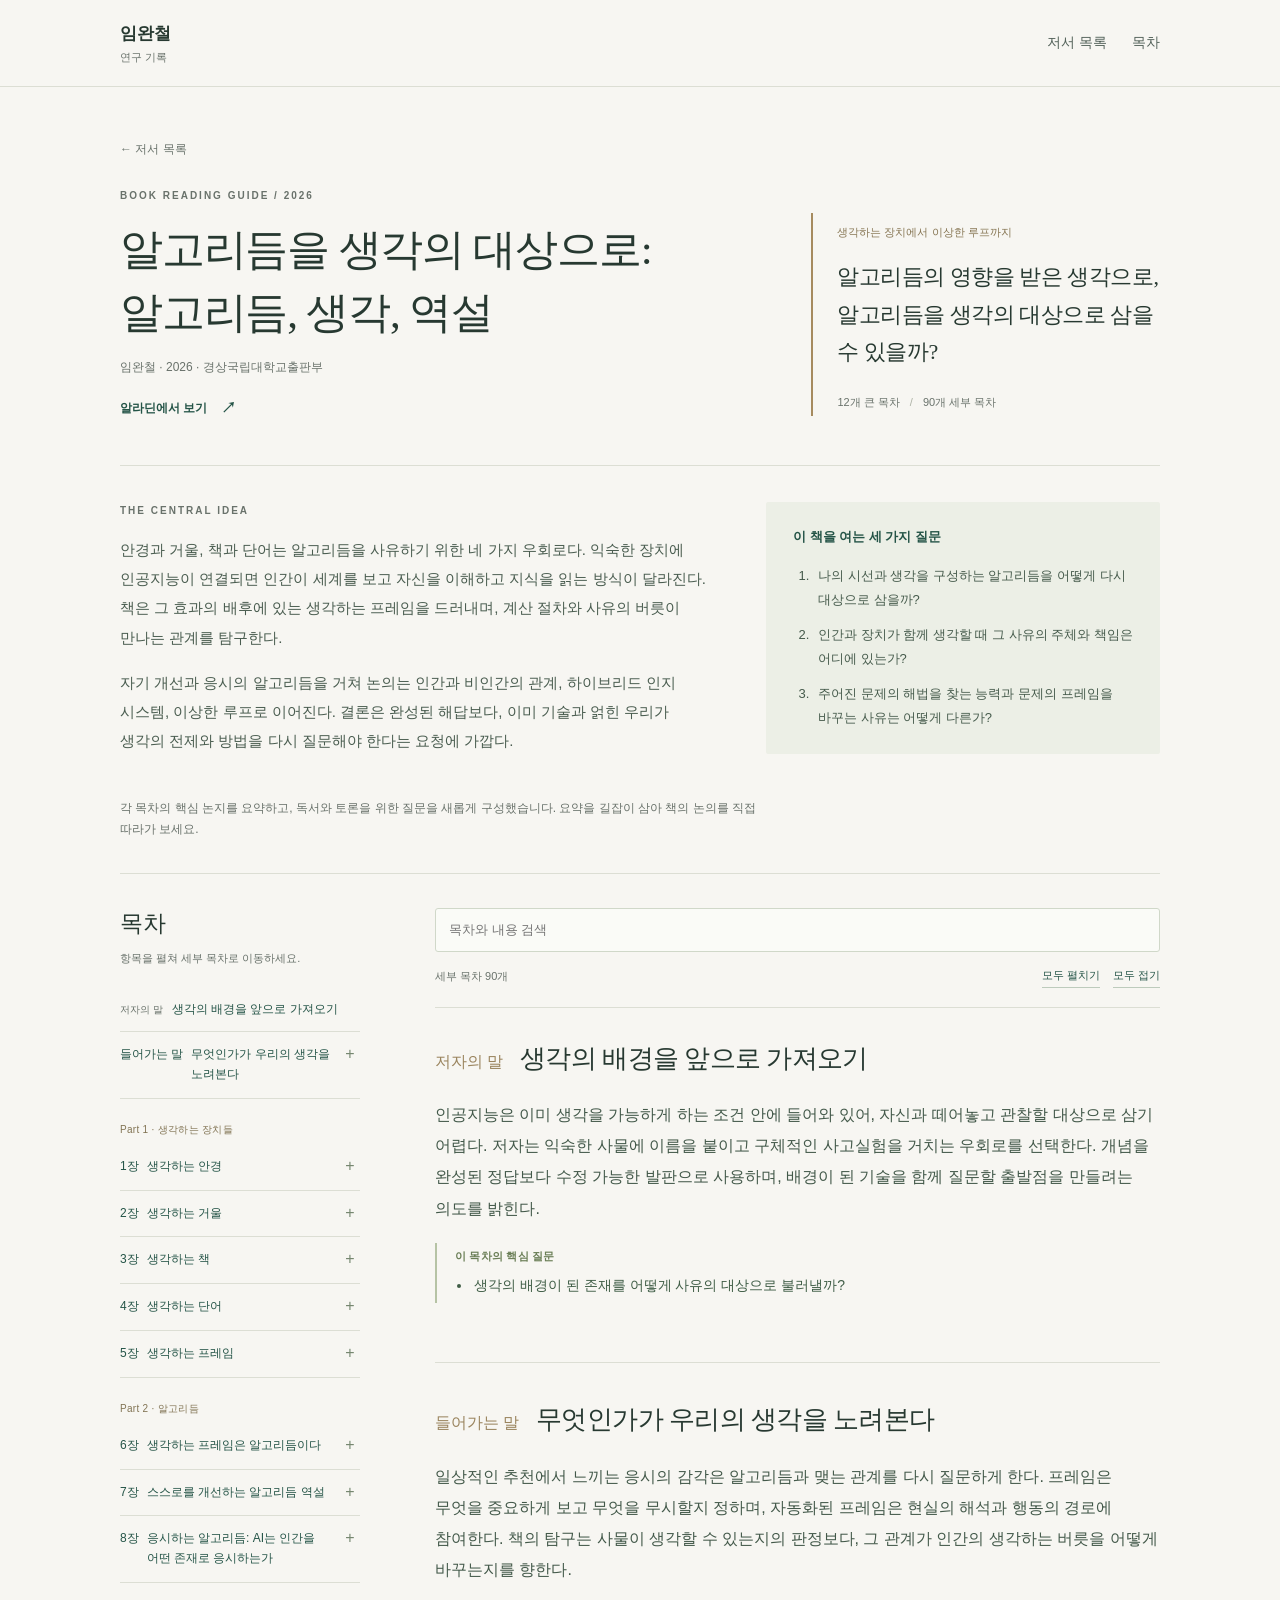
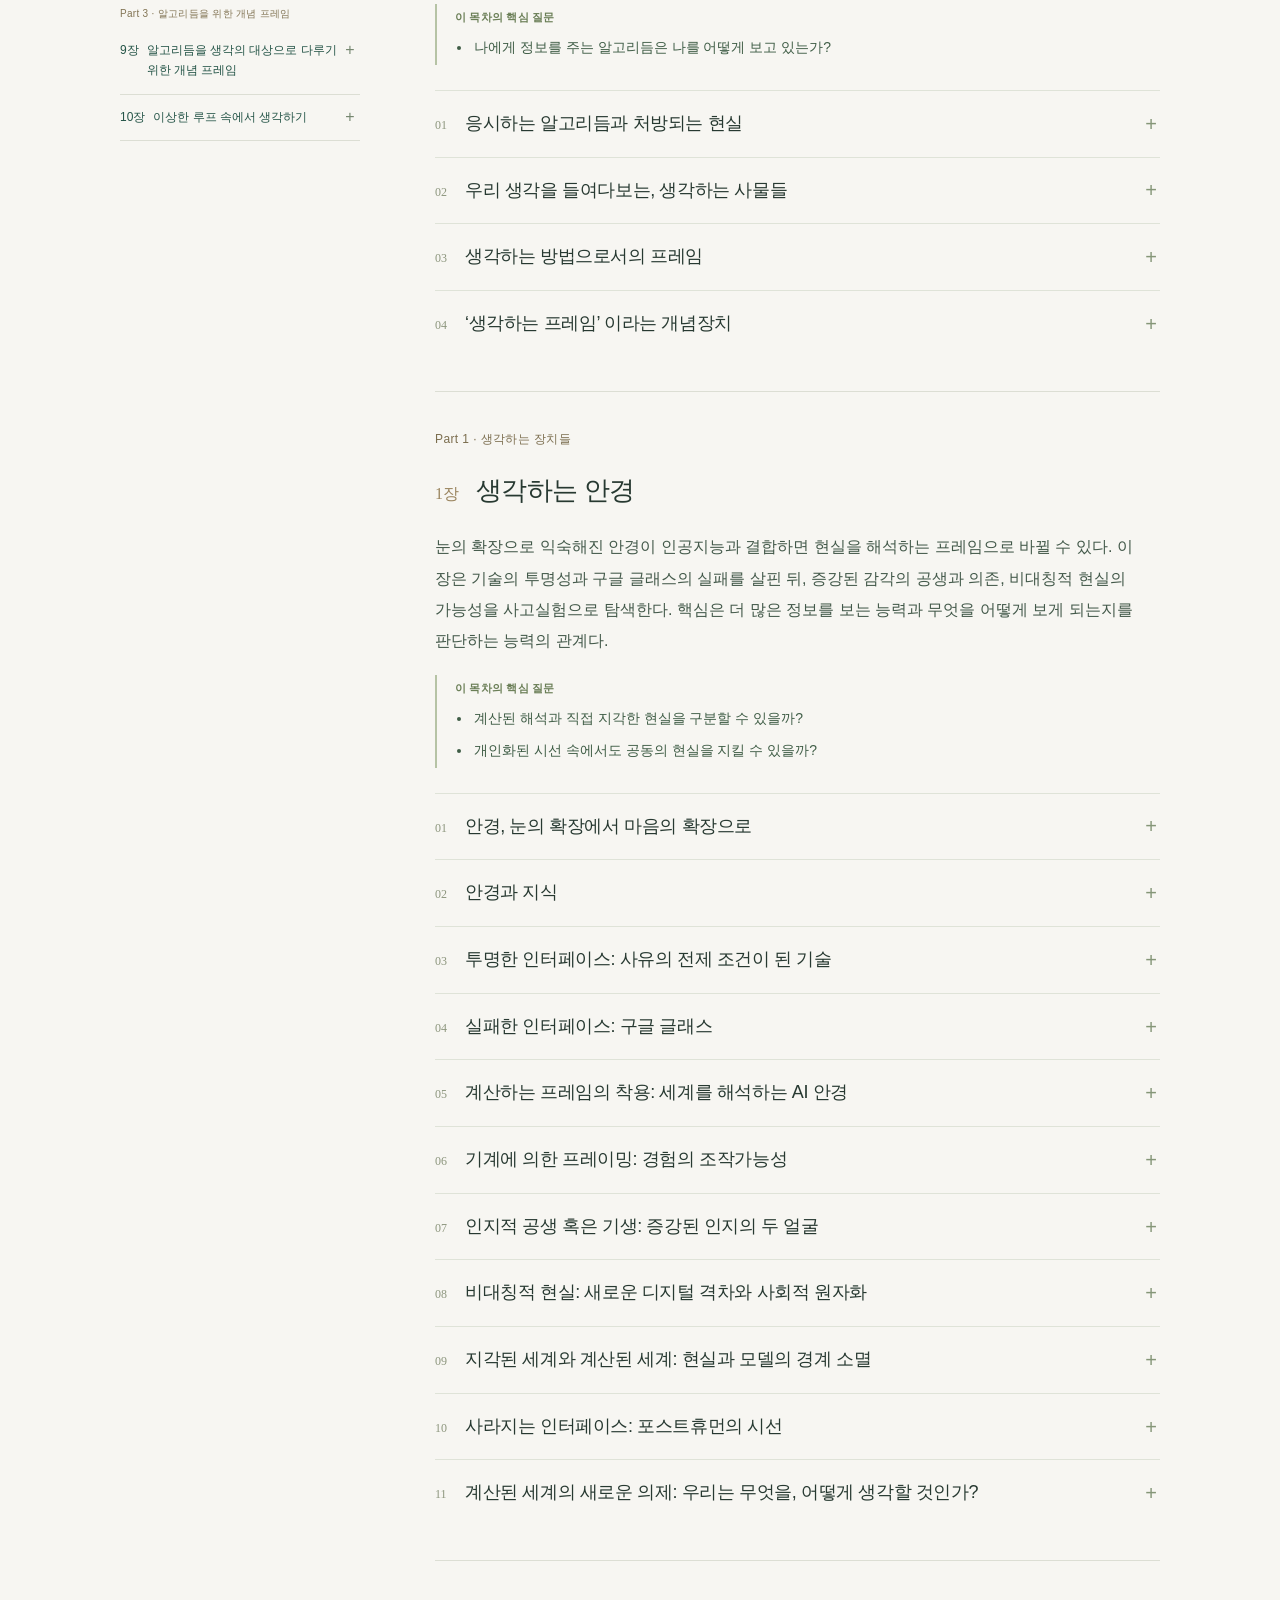
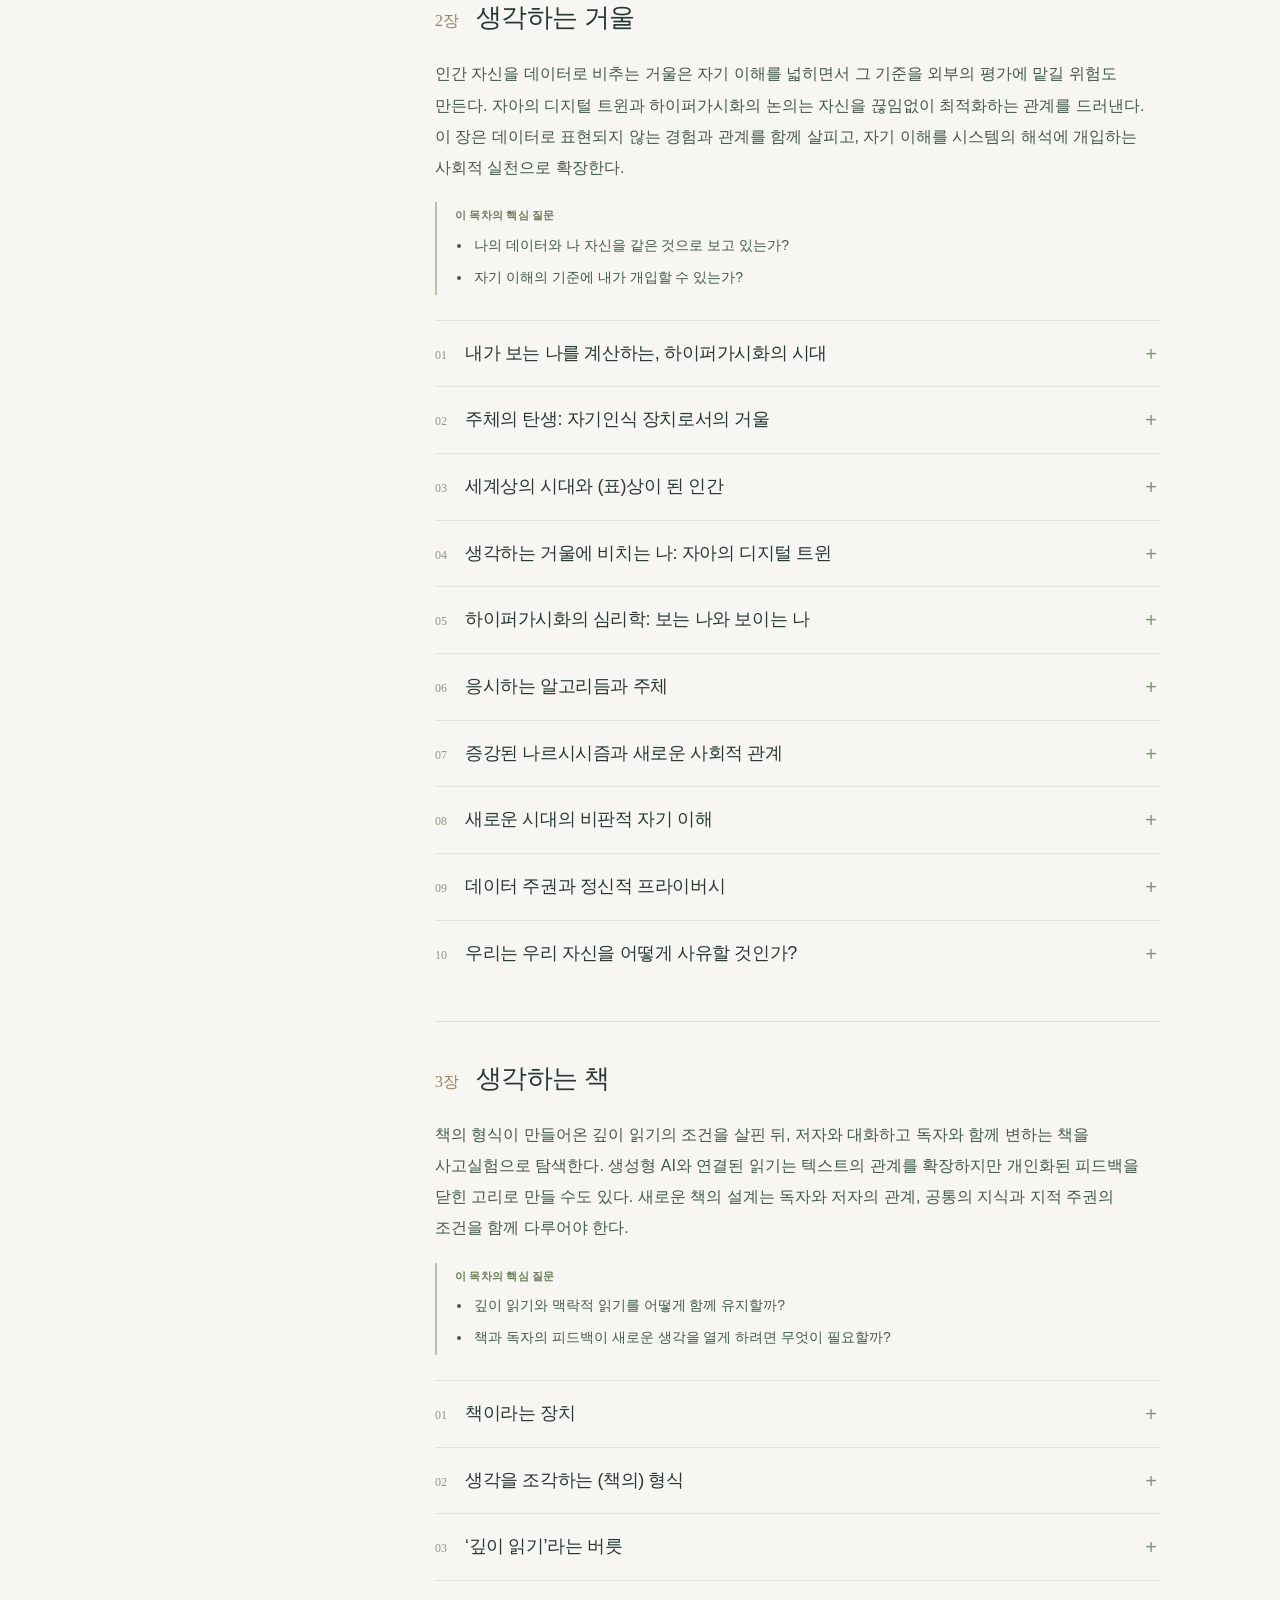
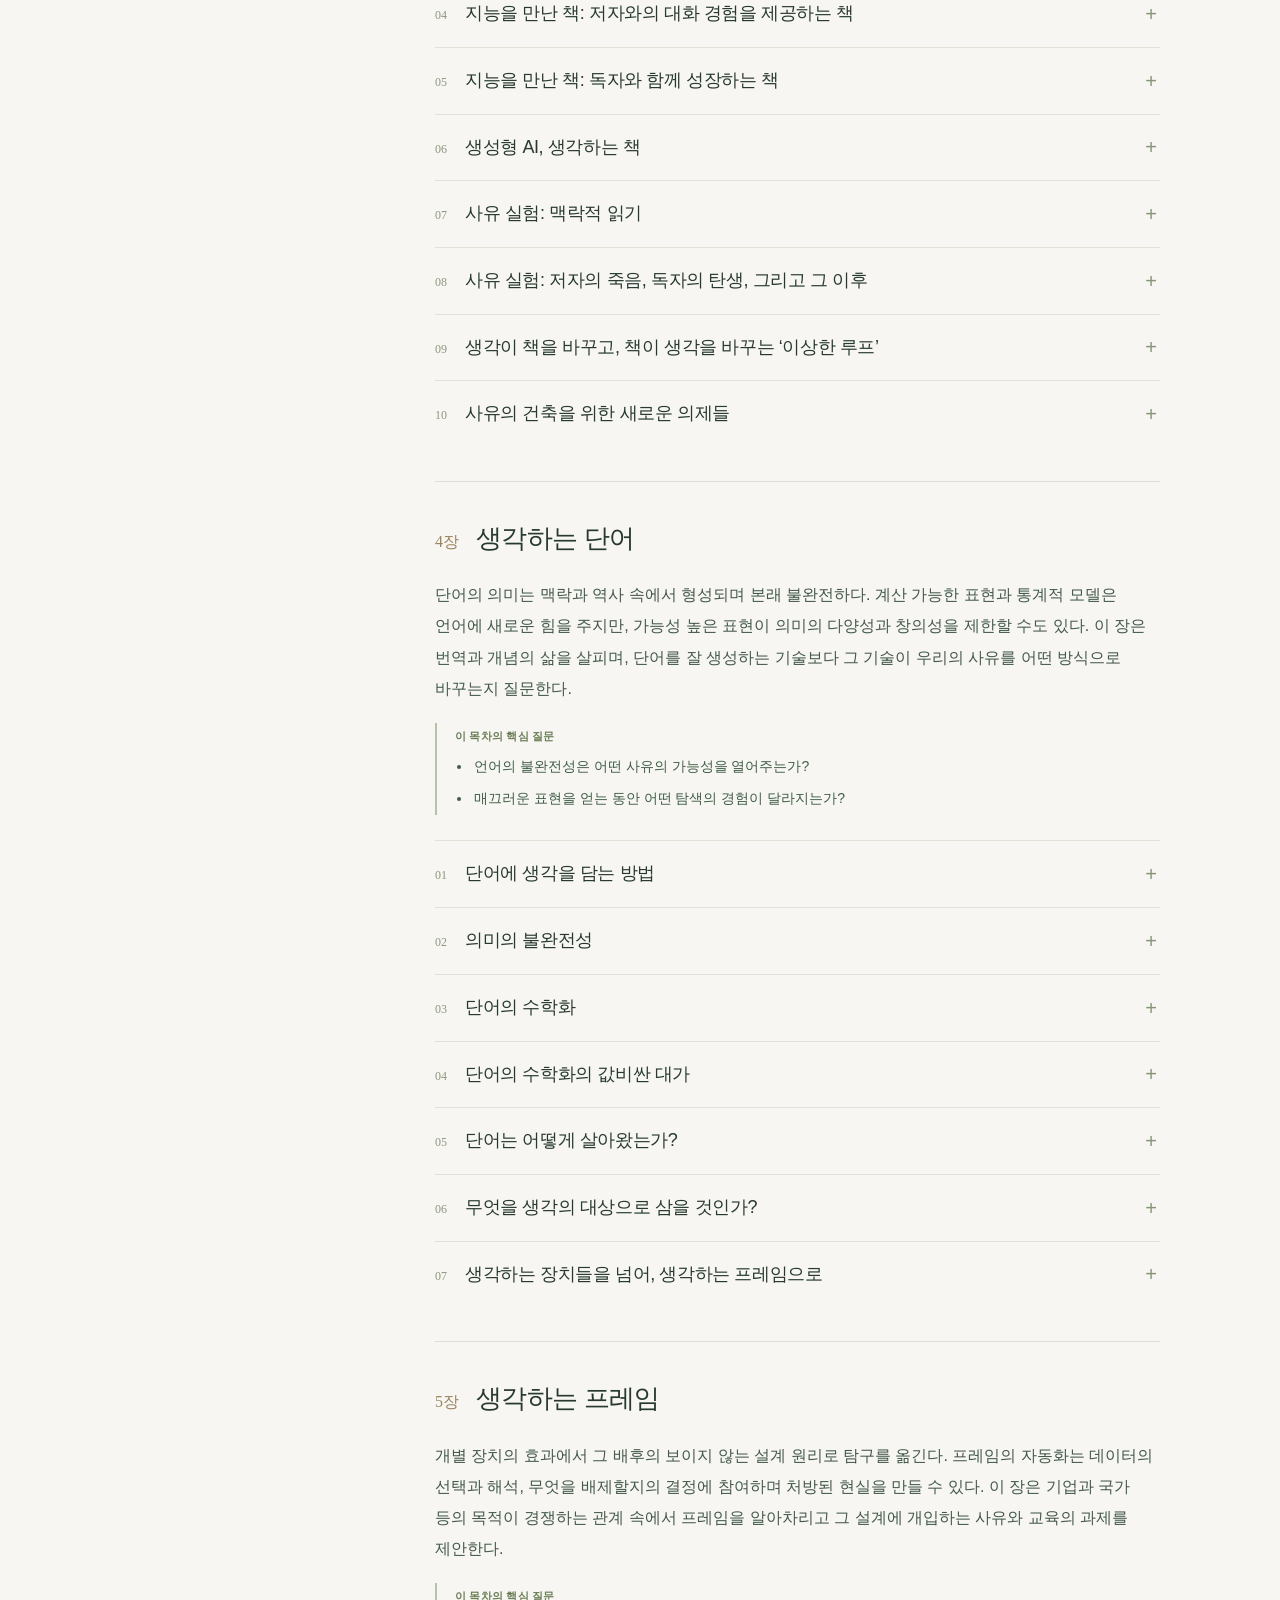
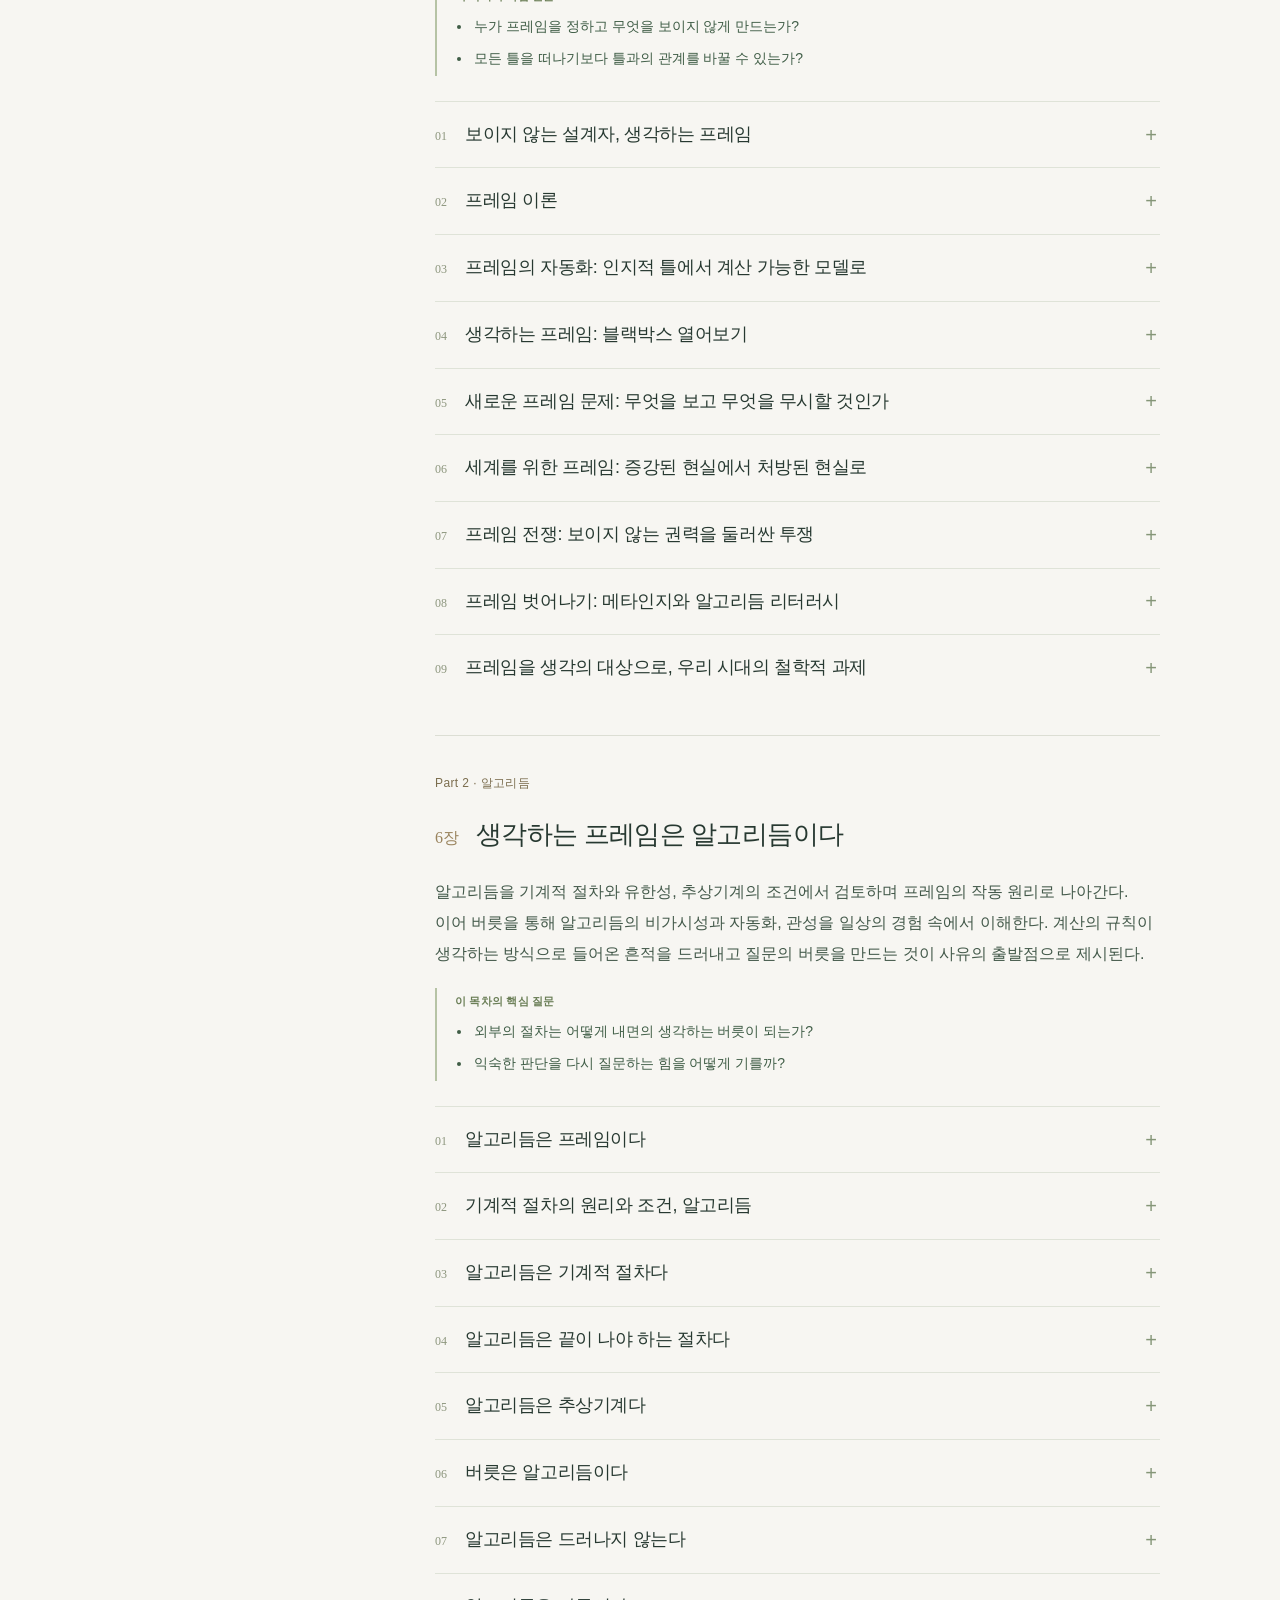
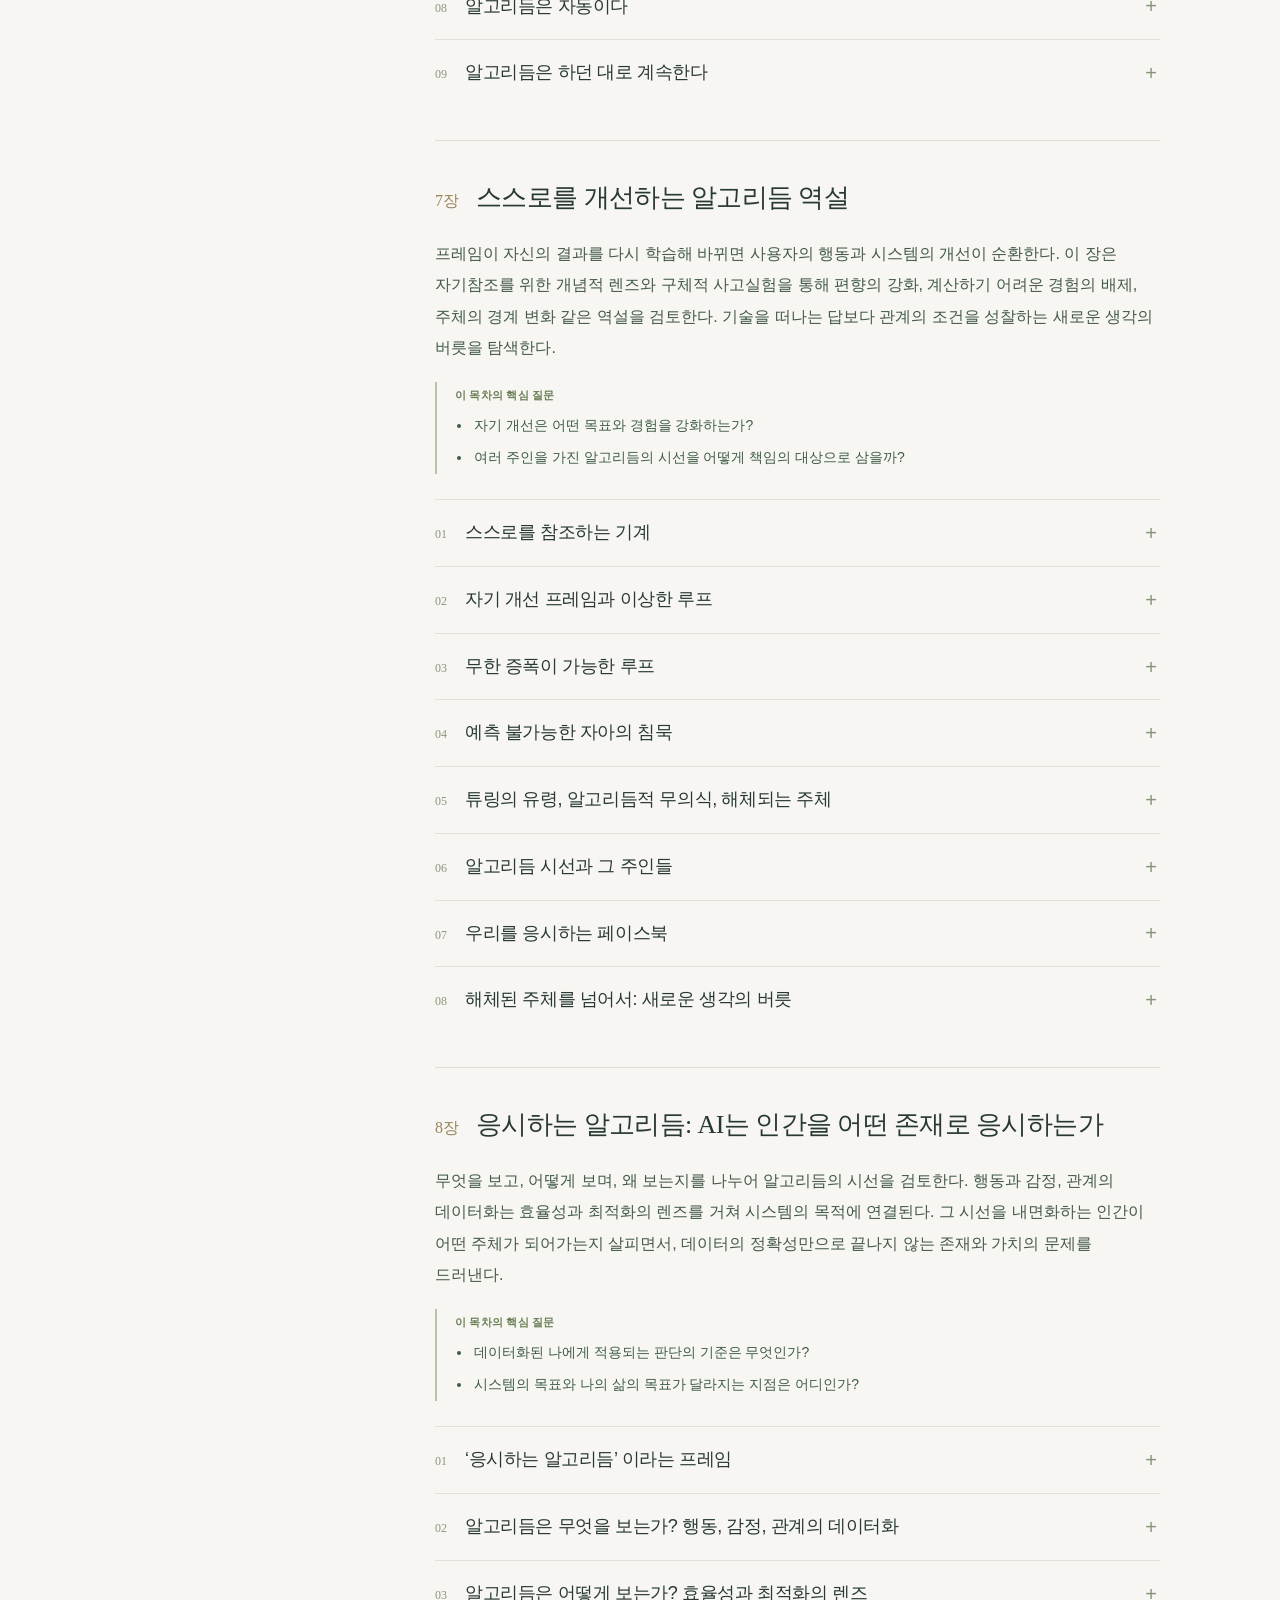
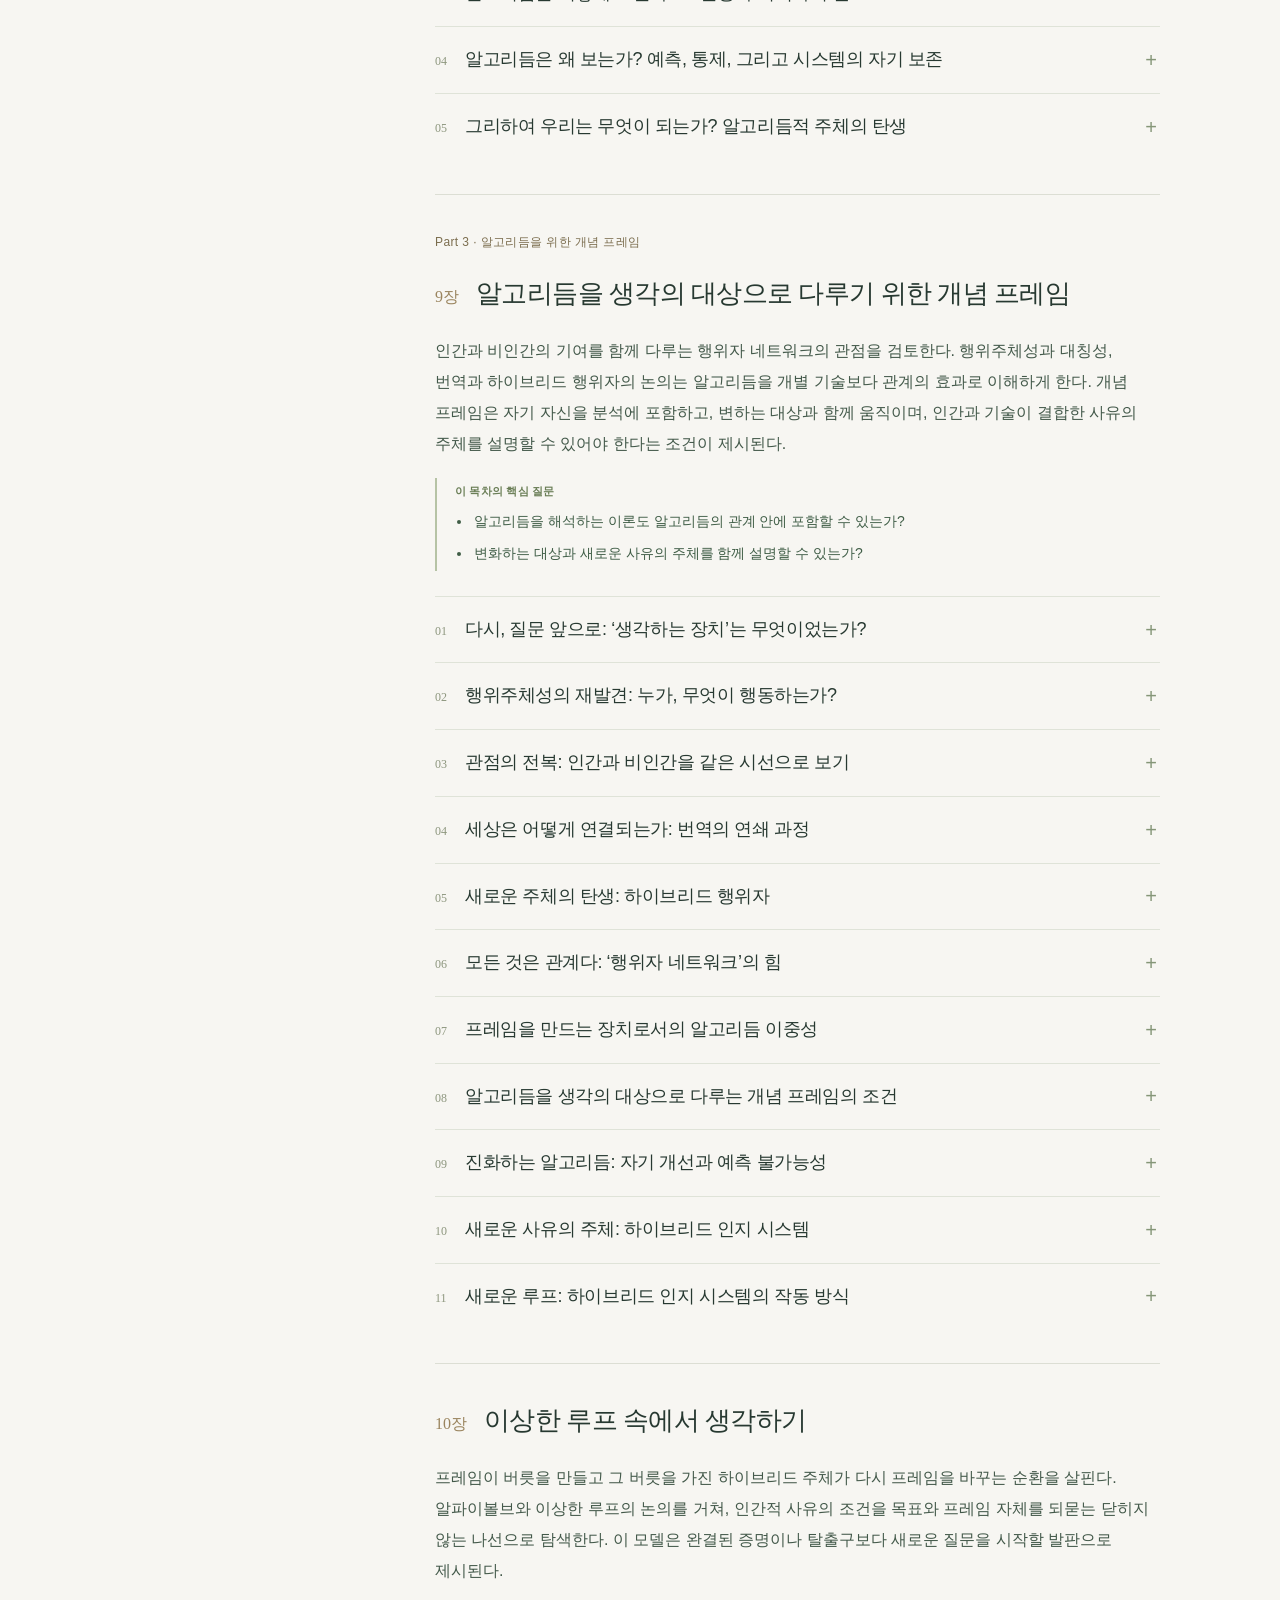
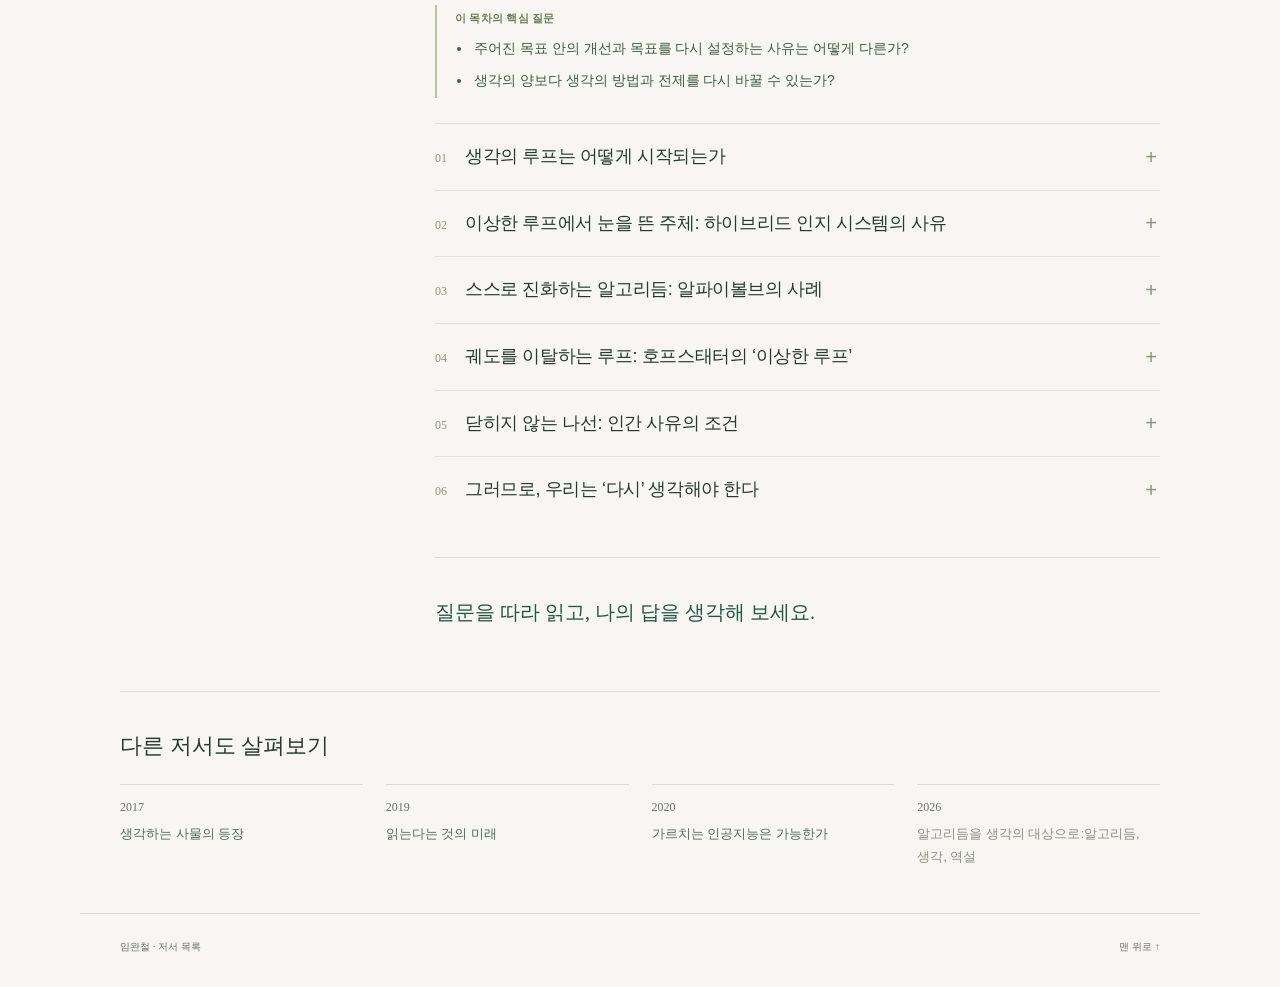
==== commit 8e4cfe17: "Unify book guide identity and navigation symbols" ====
--- a/books/algorithm-thought-paradox.html
+++ b/books/algorithm-thought-paradox.html
@@ -1,8 +1,8 @@
 <!doctype html>
-<html lang="ko" class="book-document"><head><meta charset="utf-8"><meta name="viewport" content="width=device-width,initial-scale=1"><title>알고리듬을 생각의 대상으로:알고리듬, 생각, 역설 · 목차와 핵심 질문</title><meta name="description" content="알고리듬의 영향을 받은 생각으로, 알고리듬을 생각의 대상으로 삼을 수 있을까?"><meta name="theme-color" content="#f7f6f2"><link rel="stylesheet" href="../assets/site.css"><link rel="stylesheet" href="../assets/book.css"><script src="../assets/book.js" defer></script></head>
-<body class="book-guide"><a class="skip" href="#reading-main">본문으로 건너뛰기</a><header class="site-header"><div class="shell header-inner"><a class="brand" href="../index.html"><span class="brand-mark" aria-hidden="true">R<span>·</span></span><span>임완철<small>RESEARCH NOTES</small></span></a><nav aria-label="주요 메뉴"><a href="../index.html#books">저서 목록 <span aria-hidden="true">↗</span></a><a href="#book-toc">목차</a></nav></div></header>
-<main class="shell" id="reading-main"><section class="guide-hero"><div><a class="guide-back" href="../index.html#books">← 저서 목록</a><p class="eyebrow">BOOK READING GUIDE / 2026</p><h1>알고리듬을 생각의 대상으로:알고리듬, 생각, 역설</h1><p class="guide-meta">임완철 · 2026 · 경상국립대학교출판부</p><div class="record-links"><a class="text-link" href="https://www.aladin.co.kr/shop/wproduct.aspx?ItemId=387518062" target="_blank" rel="noopener noreferrer">알라딘에서 보기 <span aria-hidden="true">↗</span><span class="sr-only"> (새 창)</span></a></div></div><aside class="guide-premise"><span>생각하는 장치에서 이상한 루프까지</span><p>알고리듬의 영향을 받은 생각으로, 알고리듬을 생각의 대상으로 삼을 수 있을까?</p><div>12개 큰 목차 <span aria-hidden="true">/</span> 90개 세부 목차</div></aside></section>
+<html lang="ko" class="book-document"><head><meta charset="utf-8"><meta name="viewport" content="width=device-width,initial-scale=1"><title>알고리듬을 생각의 대상으로:알고리듬, 생각, 역설 · 목차와 핵심 질문</title><meta name="description" content="알고리듬의 영향을 받은 생각으로, 알고리듬을 생각의 대상으로 삼을 수 있을까?"><meta name="theme-color" content="#f7f6f2"><link rel="icon" href="data:image/svg+xml,%3Csvg%20xmlns%3D%22http%3A%2F%2Fwww.w3.org%2F2000%2Fsvg%22%20viewBox%3D%220%200%2040%2040%22%3E%3Crect%20width%3D%2240%22%20height%3D%2240%22%20rx%3D%226%22%20fill%3D%22%231f5147%22%2F%3E%3Ctext%20x%3D%2220%22%20y%3D%2228%22%20text-anchor%3D%22middle%22%20font-family%3D%22sans-serif%22%20font-size%3D%2226%22%20fill%3D%22white%22%3E%EC%9E%84%3C%2Ftext%3E%3C%2Fsvg%3E"><link rel="stylesheet" href="../assets/site.css"><link rel="stylesheet" href="../assets/book.css"><script src="../assets/book.js" defer></script></head>
+<body class="book-guide"><a class="skip" href="#reading-main">본문으로 건너뛰기</a><header class="site-header"><div class="shell header-inner"><a class="brand" href="../index.html"><span>임완철<small>연구 기록</small></span></a><nav aria-label="주요 메뉴"><a href="../index.html#books">저서 목록</a><a href="#book-toc">목차</a></nav></div></header>
+<main class="shell" id="reading-main"><section class="guide-hero"><div><a class="guide-back" href="../index.html#books"><span aria-hidden="true">←</span> 저서 목록</a><p class="eyebrow">BOOK READING GUIDE / 2026</p><h1>알고리듬을 생각의 대상으로:알고리듬, 생각, 역설</h1><p class="guide-meta">임완철 · 2026 · 경상국립대학교출판부</p><div class="record-links"><a class="text-link" href="https://www.aladin.co.kr/shop/wproduct.aspx?ItemId=387518062" target="_blank" rel="noopener noreferrer">알라딘에서 보기 <span aria-hidden="true">↗</span><span class="sr-only"> (새 창)</span></a></div></div><aside class="guide-premise"><span>생각하는 장치에서 이상한 루프까지</span><p>알고리듬의 영향을 받은 생각으로, 알고리듬을 생각의 대상으로 삼을 수 있을까?</p><div>12개 큰 목차 <span aria-hidden="true">/</span> 90개 세부 목차</div></aside></section>
 <section class="guide-intro" aria-label="책의 문제의식"><div class="guide-overview"><span class="eyebrow">THE CENTRAL IDEA</span><p>안경과 거울, 책과 단어는 알고리듬을 사유하기 위한 네 가지 우회로다. 익숙한 장치에 인공지능이 연결되면 인간이 세계를 보고 자신을 이해하고 지식을 읽는 방식이 달라진다. 책은 그 효과의 배후에 있는 생각하는 프레임을 드러내며, 계산 절차와 사유의 버릇이 만나는 관계를 탐구한다.</p><p>자기 개선과 응시의 알고리듬을 거쳐 논의는 인간과 비인간의 관계, 하이브리드 인지 시스템, 이상한 루프로 이어진다. 결론은 완성된 해답보다, 이미 기술과 얽힌 우리가 생각의 전제와 방법을 다시 질문해야 한다는 요청에 가깝다.</p></div><aside class="guide-key-questions"><h2>이 책을 여는 세 가지 질문</h2><ol><li>나의 시선과 생각을 구성하는 알고리듬을 어떻게 다시 대상으로 삼을까?</li><li>인간과 장치가 함께 생각할 때 그 사유의 주체와 책임은 어디에 있는가?</li><li>주어진 문제의 해법을 찾는 능력과 문제의 프레임을 바꾸는 사유는 어떻게 다른가?</li></ol></aside></section>
 <p class="guide-note">각 목차의 핵심 논지를 요약하고, 독서와 토론을 위한 질문을 새롭게 구성했습니다. 요약을 길잡이 삼아 책의 논의를 직접 따라가 보세요.</p>
-<div class="guide-layout"><aside class="toc-sidebar" id="book-toc"><h2>목차</h2><p>항목을 펼쳐 세부 목차로 이동하세요.</p><nav aria-label="책 목차"><ol class="toc-list"><li class="toc-single"><a href="#chapter-1"><span>저자의 말</span>생각의 배경을 앞으로 가져오기</a></li><li><details class="toc-group"><summary>들어가는 말 <span>무엇인가가 우리의 생각을 노려본다</span><span class="toc-chevron" aria-hidden="true">+</span></summary><a class="toc-chapter-link" href="#chapter-2">장 전체 살펴보기 →</a><ol><li><a href="#section-2-1">응시하는 알고리듬과 처방되는 현실</a></li><li><a href="#section-2-2">우리 생각을 들여다보는, 생각하는 사물들</a></li><li><a href="#section-2-3">생각하는 방법으로서의 프레임</a></li><li><a href="#section-2-4">‘생각하는 프레임’ 이라는 개념장치</a></li></ol></details></li><li class="toc-part">Part 1 · 생각하는 장치들</li><li><details class="toc-group"><summary>1장 <span>생각하는 안경</span><span class="toc-chevron" aria-hidden="true">+</span></summary><a class="toc-chapter-link" href="#chapter-3">장 전체 살펴보기 →</a><ol><li><a href="#section-3-1">안경, 눈의 확장에서 마음의 확장으로</a></li><li><a href="#section-3-2">안경과 지식</a></li><li><a href="#section-3-3">투명한 인터페이스: 사유의 전제 조건이 된 기술</a></li><li><a href="#section-3-4">실패한 인터페이스: 구글 글래스</a></li><li><a href="#section-3-5">계산하는 프레임의 착용: 세계를 해석하는 AI 안경</a></li><li><a href="#section-3-6">기계에 의한 프레이밍: 경험의 조작가능성</a></li><li><a href="#section-3-7">인지적 공생 혹은 기생: 증강된 인지의 두 얼굴</a></li><li><a href="#section-3-8">비대칭적 현실: 새로운 디지털 격차와 사회적 원자화</a></li><li><a href="#section-3-9">지각된 세계와 계산된 세계: 현실과 모델의 경계 소멸</a></li><li><a href="#section-3-10">사라지는 인터페이스: 포스트휴먼의 시선</a></li><li><a href="#section-3-11">계산된 세계의 새로운 의제: 우리는 무엇을, 어떻게 생각할 것인가?</a></li></ol></details></li><li><details class="toc-group"><summary>2장 <span>생각하는 거울</span><span class="toc-chevron" aria-hidden="true">+</span></summary><a class="toc-chapter-link" href="#chapter-4">장 전체 살펴보기 →</a><ol><li><a href="#section-4-1">내가 보는 나를 계산하는, 하이퍼가시화의 시대</a></li><li><a href="#section-4-2">주체의 탄생: 자기인식 장치로서의 거울</a></li><li><a href="#section-4-3">세계상의 시대와 (표)상이 된 인간</a></li><li><a href="#section-4-4">생각하는 거울에 비치는 나: 자아의 디지털 트윈</a></li><li><a href="#section-4-5">하이퍼가시화의 심리학: 보는 나와 보이는 나</a></li><li><a href="#section-4-6">응시하는 알고리듬과 주체</a></li><li><a href="#section-4-7">증강된 나르시시즘과 새로운 사회적 관계</a></li><li><a href="#section-4-8">새로운 시대의 비판적 자기 이해</a></li><li><a href="#section-4-9">데이터 주권과 정신적 프라이버시</a></li><li><a href="#section-4-10">우리는 우리 자신을 어떻게 사유할 것인가?</a></li></ol></details></li><li><details class="toc-group"><summary>3장 <span>생각하는 책</span><span class="toc-chevron" aria-hidden="true">+</span></summary><a class="toc-chapter-link" href="#chapter-5">장 전체 살펴보기 →</a><ol><li><a href="#section-5-1">책이라는 장치</a></li><li><a href="#section-5-2">생각을 조각하는 (책의) 형식</a></li><li><a href="#section-5-3">‘깊이 읽기’라는 버릇</a></li><li><a href="#section-5-4">지능을 만난 책: 저자와의 대화 경험을 제공하는 책</a></li><li><a href="#section-5-5">지능을 만난 책: 독자와 함께 성장하는 책</a></li><li><a href="#section-5-6">생성형 AI, 생각하는 책</a></li><li><a href="#section-5-7">사유 실험: 맥락적 읽기</a></li><li><a href="#section-5-8">사유 실험: 저자의 죽음, 독자의 탄생, 그리고 그 이후</a></li><li><a href="#section-5-9">생각이 책을 바꾸고, 책이 생각을 바꾸는 ‘이상한 루프’</a></li><li><a href="#section-5-10">사유의 건축을 위한 새로운 의제들</a></li></ol></details></li><li><details class="toc-group"><summary>4장 <span>생각하는 단어</span><span class="toc-chevron" aria-hidden="true">+</span></summary><a class="toc-chapter-link" href="#chapter-6">장 전체 살펴보기 →</a><ol><li><a href="#section-6-1">단어에 생각을 담는 방법</a></li><li><a href="#section-6-2">의미의 불완전성</a></li><li><a href="#section-6-3">단어의 수학화</a></li><li><a href="#section-6-4">단어의 수학화의 값비싼 대가</a></li><li><a href="#section-6-5">단어는 어떻게 살아왔는가?</a></li><li><a href="#section-6-6">무엇을 생각의 대상으로 삼을 것인가?</a></li><li><a href="#section-6-7">생각하는 장치들을 넘어, 생각하는 프레임으로</a></li></ol></details></li><li><details class="toc-group"><summary>5장 <span>생각하는 프레임</span><span class="toc-chevron" aria-hidden="true">+</span></summary><a class="toc-chapter-link" href="#chapter-7">장 전체 살펴보기 →</a><ol><li><a href="#section-7-1">보이지 않는 설계자, 생각하는 프레임</a></li><li><a href="#section-7-2">프레임 이론</a></li><li><a href="#section-7-3">프레임의 자동화: 인지적 틀에서 계산 가능한 모델로</a></li><li><a href="#section-7-4">생각하는 프레임: 블랙박스 열어보기</a></li><li><a href="#section-7-5">새로운 프레임 문제: 무엇을 보고 무엇을 무시할 것인가</a></li><li><a href="#section-7-6">세계를 위한 프레임: 증강된 현실에서 처방된 현실로</a></li><li><a href="#section-7-7">프레임 전쟁: 보이지 않는 권력을 둘러싼 투쟁</a></li><li><a href="#section-7-8">프레임 벗어나기: 메타인지와 알고리듬 리터러시</a></li><li><a href="#section-7-9">프레임을 생각의 대상으로, 우리 시대의 철학적 과제</a></li></ol></details></li><li class="toc-part">Part 2 · 알고리듬</li><li><details class="toc-group"><summary>6장 <span>생각하는 프레임은 알고리듬이다</span><span class="toc-chevron" aria-hidden="true">+</span></summary><a class="toc-chapter-link" href="#chapter-8">장 전체 살펴보기 →</a><ol><li><a href="#section-8-1">알고리듬은 프레임이다</a></li><li><a href="#section-8-2">기계적 절차의 원리와 조건, 알고리듬</a></li><li><a href="#section-8-3">알고리듬은 기계적 절차다</a></li><li><a href="#section-8-4">알고리듬은 끝이 나야 하는 절차다</a></li><li><a href="#section-8-5">알고리듬은 추상기계다</a></li><li><a href="#section-8-6">버릇은 알고리듬이다</a></li><li><a href="#section-8-7">알고리듬은 드러나지 않는다</a></li><li><a href="#section-8-8">알고리듬은 자동이다</a></li><li><a href="#section-8-9">알고리듬은 하던 대로 계속한다</a></li></ol></details></li><li><details class="toc-group"><summary>7장 <span>스스로를 개선하는 알고리듬 역설</span><span class="toc-chevron" aria-hidden="true">+</span></summary><a class="toc-chapter-link" href="#chapter-9">장 전체 살펴보기 →</a><ol><li><a href="#section-9-1">스스로를 참조하는 기계</a></li><li><a href="#section-9-2">자기 개선 프레임과 이상한 루프</a></li><li><a href="#section-9-3">무한 증폭이 가능한 루프</a></li><li><a href="#section-9-4">예측 불가능한 자아의 침묵</a></li><li><a href="#section-9-5">튜링의 유령, 알고리듬적 무의식, 해체되는 주체</a></li><li><a href="#section-9-6">알고리듬 시선과 그 주인들</a></li><li><a href="#section-9-7">우리를 응시하는 페이스북</a></li><li><a href="#section-9-8">해체된 주체를 넘어서: 새로운 생각의 버릇</a></li></ol></details></li><li><details class="toc-group"><summary>8장 <span>응시하는 알고리듬: AI는 인간을 어떤 존재로 응시하는가</span><span class="toc-chevron" aria-hidden="true">+</span></summary><a class="toc-chapter-link" href="#chapter-10">장 전체 살펴보기 →</a><ol><li><a href="#section-10-1">‘응시하는 알고리듬’ 이라는 프레임</a></li><li><a href="#section-10-2">알고리듬은 무엇을 보는가? 행동, 감정, 관계의 데이터화</a></li><li><a href="#section-10-3">알고리듬은 어떻게 보는가? 효율성과 최적화의 렌즈</a></li><li><a href="#section-10-4">알고리듬은 왜 보는가? 예측, 통제, 그리고 시스템의 자기 보존</a></li><li><a href="#section-10-5">그리하여 우리는 무엇이 되는가? 알고리듬적 주체의 탄생</a></li></ol></details></li><li class="toc-part">Part 3 · 알고리듬을 위한 개념 프레임</li><li><details class="toc-group"><summary>9장 <span>알고리듬을 생각의 대상으로 다루기 위한 개념 프레임</span><span class="toc-chevron" aria-hidden="true">+</span></summary><a class="toc-chapter-link" href="#chapter-11">장 전체 살펴보기 →</a><ol><li><a href="#section-11-1">다시, 질문 앞으로: ‘생각하는 장치’는 무엇이었는가?</a></li><li><a href="#section-11-2">행위주체성의 재발견: 누가, 무엇이 행동하는가?</a></li><li><a href="#section-11-3">관점의 전복: 인간과 비인간을 같은 시선으로 보기</a></li><li><a href="#section-11-4">세상은 어떻게 연결되는가: 번역의 연쇄 과정</a></li><li><a href="#section-11-5">새로운 주체의 탄생: 하이브리드 행위자</a></li><li><a href="#section-11-6">모든 것은 관계다: ‘행위자 네트워크’의 힘</a></li><li><a href="#section-11-7">프레임을 만드는 장치로서의 알고리듬 이중성</a></li><li><a href="#section-11-8">알고리듬을 생각의 대상으로 다루는 개념 프레임의 조건</a></li><li><a href="#section-11-9">진화하는 알고리듬: 자기 개선과 예측 불가능성</a></li><li><a href="#section-11-10">새로운 사유의 주체: 하이브리드 인지 시스템</a></li><li><a href="#section-11-11">새로운 루프: 하이브리드 인지 시스템의 작동 방식</a></li></ol></details></li><li><details class="toc-group"><summary>10장 <span>이상한 루프 속에서 생각하기</span><span class="toc-chevron" aria-hidden="true">+</span></summary><a class="toc-chapter-link" href="#chapter-12">장 전체 살펴보기 →</a><ol><li><a href="#section-12-1">생각의 루프는 어떻게 시작되는가</a></li><li><a href="#section-12-2">이상한 루프에서 눈을 뜬 주체: 하이브리드 인지 시스템의 사유</a></li><li><a href="#section-12-3">스스로 진화하는 알고리듬: 알파이볼브의 사례</a></li><li><a href="#section-12-4">궤도를 이탈하는 루프: 호프스태터의 ‘이상한 루프’</a></li><li><a href="#section-12-5">닫히지 않는 나선: 인간 사유의 조건</a></li><li><a href="#section-12-6">그러므로, 우리는 ‘다시’ 생각해야 한다</a></li></ol></details></li></ol></nav></aside><div class="reading-column"><div class="reading-tools" id="reading-tools" hidden><div class="guide-search"><label class="sr-only" for="guide-search">목차와 내용 검색</label><input id="guide-search" type="search" placeholder="목차와 내용 검색" autocomplete="off"><button type="button" id="guide-clear" hidden>지우기</button></div><div class="reading-actions"><span id="guide-count" aria-live="polite">세부 목차 90개</span><button type="button" id="expand-all">모두 펼치기</button><button type="button" id="collapse-all">모두 접기</button></div></div><div id="guide-empty" class="guide-empty" hidden><p>관련 목차가 없습니다.</p><button type="button" id="guide-reset">전체 목차 보기</button></div><section class="reading-chapter" id="chapter-1"><header class="chapter-heading"><span>저자의 말</span><h2>생각의 배경을 앞으로 가져오기</h2></header><div class="chapter-overview"><p>인공지능은 이미 생각을 가능하게 하는 조건 안에 들어와 있어, 자신과 떼어놓고 관찰할 대상으로 삼기 어렵다. 저자는 익숙한 사물에 이름을 붙이고 구체적인 사고실험을 거치는 우회로를 선택한다. 개념을 완성된 정답보다 수정 가능한 발판으로 사용하며, 배경이 된 기술을 함께 질문할 출발점을 만들려는 의도를 밝힌다.</p><aside class="reading-questions"><h3>이 목차의 핵심 질문</h3><ul><li>생각의 배경이 된 존재를 어떻게 사유의 대상으로 불러낼까?</li></ul></aside></div></section><section class="reading-chapter" id="chapter-2"><header class="chapter-heading"><span>들어가는 말</span><h2>무엇인가가 우리의 생각을 노려본다</h2></header><div class="chapter-overview"><p>일상적인 추천에서 느끼는 응시의 감각은 알고리듬과 맺는 관계를 다시 질문하게 한다. 프레임은 무엇을 중요하게 보고 무엇을 무시할지 정하며, 자동화된 프레임은 현실의 해석과 행동의 경로에 참여한다. 책의 탐구는 사물이 생각할 수 있는지의 판정보다, 그 관계가 인간의 생각하는 버릇을 어떻게 바꾸는지를 향한다.</p><aside class="reading-questions"><h3>이 목차의 핵심 질문</h3><ul><li>나에게 정보를 주는 알고리듬은 나를 어떻게 보고 있는가?</li></ul></aside></div><details class="reading-section" id="section-2-1"><summary><span class="section-number">01</span><h3>응시하는 알고리듬과 처방되는 현실</h3><span class="section-chevron" aria-hidden="true">+</span></summary><div class="section-content"><p>추천이 마음을 읽는 것처럼 느껴지는 일상의 경험에서, 알고리듬을 응시하는 존재로 사유하기 시작한다. 그 시선은 정보를 보여주는 데 그치지 않고 우리의 행동과 관계를 구성한다. 이 절은 알고리듬을 생각의 대상으로 삼을 개념적 도구가 필요하다는 문제를 제기하며, 행위자 네트워크의 관점을 검토할 출발점을 마련한다.</p><aside class="reading-questions"><h4>함께 생각할 질문</h4><ul><li>나를 잘 아는 것처럼 보이는 추천은 나를 이해하는가, 나를 활용하는가?</li></ul></aside></div></details><details class="reading-section" id="section-2-2"><summary><span class="section-number">02</span><h3>우리 생각을 들여다보는, 생각하는 사물들</h3><span class="section-chevron" aria-hidden="true">+</span></summary><div class="section-content"><p>인공지능은 여러 장치를 통해 경험되지만 점차 삶의 배경이 되는 인프라로 자리 잡는다. 책은 사물이 정말 생각할 수 있는가라는 판정을 최종 목표로 삼기보다, 우리가 그것을 생각하는 존재로 경험할 때 발생하는 관계에 집중한다. 그 관계가 우리의 생각하는 버릇을 어떻게 바꾸는지가 탐구의 중심으로 옮겨진다.</p><aside class="reading-questions"><h4>함께 생각할 질문</h4><ul><li>사물이 생각하는지의 판정보다 먼저 살펴야 할 인간과 사물의 관계는 무엇인가?</li></ul></aside></div></details><details class="reading-section" id="section-2-3"><summary><span class="section-number">03</span><h3>생각하는 방법으로서의 프레임</h3><span class="section-chevron" aria-hidden="true">+</span></summary><div class="section-content"><p>데닛의 로봇 딜레마는 행동의 결과를 모두 검토하려는 기계가 무엇을 무시해도 되는지 결정하지 못하는 문제를 드러낸다. 프레임은 관련 있는 것과 없는 것을 나누어 생각과 행동을 가능하게 한다. 이 절은 고전적 프레임 문제와 학습 기반 접근을 살피며, 스스로 틀을 만드는 기계가 현실을 어떻게 선택하는지의 새로운 질문으로 나아간다.</p><aside class="reading-questions"><h4>함께 생각할 질문</h4><ul><li>행동하기 위해 무엇을 고려하고 무엇을 무시할지는 누가 정하는가?</li></ul></aside></div></details><details class="reading-section" id="section-2-4"><summary><span class="section-number">04</span><h3>‘생각하는 프레임’ 이라는 개념장치</h3><span class="section-chevron" aria-hidden="true">+</span></summary><div class="section-content"><p>인간의 사유의 틀이 계산 가능한 모델로 바뀌는 과정을 생각하는 프레임이라는 개념으로 다룬다. 현실을 수치와 규칙으로 구성하면 계산은 가능해지지만, 무엇을 중요하게 보는지도 함께 정해진다. 게임화와 목표 설정의 논의를 통해, 프레임이 세계를 설명하는 도구이면서 행동의 방향을 조직하는 장치라는 점을 살핀다.</p><aside class="reading-questions"><h4>함께 생각할 질문</h4><ul><li>수치화된 목표는 세계를 보여주는가, 우리가 움직일 방향을 정하는가?</li></ul></aside></div></details></section><p class="reading-part">Part 1 · 생각하는 장치들</p><section class="reading-chapter" id="chapter-3"><header class="chapter-heading"><span>1장</span><h2>생각하는 안경</h2></header><div class="chapter-overview"><p>눈의 확장으로 익숙해진 안경이 인공지능과 결합하면 현실을 해석하는 프레임으로 바뀔 수 있다. 이 장은 기술의 투명성과 구글 글래스의 실패를 살핀 뒤, 증강된 감각의 공생과 의존, 비대칭적 현실의 가능성을 사고실험으로 탐색한다. 핵심은 더 많은 정보를 보는 능력과 무엇을 어떻게 보게 되는지를 판단하는 능력의 관계다.</p><aside class="reading-questions"><h3>이 목차의 핵심 질문</h3><ul><li>계산된 해석과 직접 지각한 현실을 구분할 수 있을까?</li><li>개인화된 시선 속에서도 공동의 현실을 지킬 수 있을까?</li></ul></aside></div><details class="reading-section" id="section-3-1"><summary><span class="section-number">01</span><h3>안경, 눈의 확장에서 마음의 확장으로</h3><span class="section-chevron" aria-hidden="true">+</span></summary><div class="section-content"><p>안경은 눈의 한계를 보완하는 물건이면서 인간이 세계를 경험하는 방식에 깊이 통합된 장치다. 너무 익숙해 그 영향을 의식하기 어렵다는 역설도 지닌다. 이 절은 안경이 인공지능과 만날 때 감각의 확장을 넘어 판단과 해석에 참여하는 장치로 바뀔 가능성을 탐색하며, 마음과 기계의 경계를 질문한다.</p><aside class="reading-questions"><h4>함께 생각할 질문</h4><ul><li>시각을 돕는 안경이 해석까지 맡으면 누구의 시선으로 세계를 보게 되는가?</li></ul></aside></div></details><details class="reading-section" id="section-3-2"><summary><span class="section-number">02</span><h3>안경과 지식</h3><span class="section-chevron" aria-hidden="true">+</span></summary><div class="section-content"><p>안경의 보급은 노화로 읽기와 정밀한 작업이 어려워진 사람에게 지적 활동의 시간을 늘려주었다. 따라서 안경의 역사는 개인의 시력 교정만이 아니라 지식의 생산과 전승을 가능하게 한 조건의 역사다. 이 절은 작은 물질적 장치가 사고의 범위와 삶의 활동을 확장하는 효과를 통해 인간과 기술의 관계를 다시 살핀다.</p><aside class="reading-questions"><h4>함께 생각할 질문</h4><ul><li>생각하는 능력이라고 부르는 것 가운데 물질적 도구가 가능하게 한 부분은 무엇인가?</li></ul></aside></div></details><details class="reading-section" id="section-3-3"><summary><span class="section-number">03</span><h3>투명한 인터페이스: 사유의 전제 조건이 된 기술</h3><span class="section-chevron" aria-hidden="true">+</span></summary><div class="section-content"><p>잘 작동하는 도구는 사용자의 의도와 세계 사이에서 자신의 존재를 잊게 만든다. 안경의 투명성은 그것이 인지 과정에 통합되었다는 표시이면서, 그 작용을 사유하기 어렵게 만드는 조건이다. 이 절은 착용형 인터페이스의 성패를 기능의 양만이 아니라 경험 속에서 어떤 위치를 차지하는지의 문제로 살핀다.</p><aside class="reading-questions"><h4>함께 생각할 질문</h4><ul><li>의식하지 않아도 되는 인터페이스의 영향은 어떻게 알아차릴 수 있을까?</li></ul></aside></div></details><details class="reading-section" id="section-3-4"><summary><span class="section-number">04</span><h3>실패한 인터페이스: 구글 글래스</h3><span class="section-chevron" aria-hidden="true">+</span></summary><div class="section-content"><p>구글 글래스의 사례는 눈앞에 정보를 보여주는 기능만으로 새로운 인터페이스가 생활에 자리 잡지는 못한다는 점을 드러낸다. 사람 사이의 시선과 녹화에 대한 불안, 사용 경험과 명확한 가치가 함께 작동한다. 책은 이 실패를 기술이 인간의 관계 속에서 수용되기 위해 어떤 신뢰와 조건을 마련해야 하는지 보여주는 사례로 읽는다.</p><aside class="reading-questions"><h4>함께 생각할 질문</h4><ul><li>편리한 기능이 있는 기기가 사회적 관계 안에서는 불편한 존재가 되는 이유는 무엇인가?</li></ul></aside></div></details><details class="reading-section" id="section-3-5"><summary><span class="section-number">05</span><h3>계산하는 프레임의 착용: 세계를 해석하는 AI 안경</h3><span class="section-chevron" aria-hidden="true">+</span></summary><div class="section-content"><p>AI 안경은 이미 만들어진 정보를 보여주는 화면에서 눈앞의 세계를 해석하는 장치로 발전할 가능성이 있다. 사물의 의미와 상황의 중요도를 계산해 제시하면 지각과 판단이 함께 매개된다. 이 절은 그러한 전망을 사고실험으로 다루며, 시야를 확장하는 장치와 현실 전체를 규정하는 프레임의 경계가 흐려질 수 있음을 살핀다.</p><aside class="reading-questions"><h4>함께 생각할 질문</h4><ul><li>내가 착용하는 것은 정보 표시 장치인가, 세계를 해석하는 프레임인가?</li></ul></aside></div></details><details class="reading-section" id="section-3-6"><summary><span class="section-number">06</span><h3>기계에 의한 프레이밍: 경험의 조작가능성</h3><span class="section-chevron" aria-hidden="true">+</span></summary><div class="section-content"><p>세계의 해석을 인공지능에 맡기면 도움과 함께 해석의 틀에 의존하는 관계가 생긴다. 표시되는 정보와 표시되지 않는 정보는 경험과 행동의 가능성을 달리 만든다. 이 절은 생각하는 안경을 특정한 목적에 따라 현실을 구성할 수 있는 장치로 검토하며, 그 해석의 계층을 통제할 권한이 어디에 있는지를 묻는다.</p><aside class="reading-questions"><h4>함께 생각할 질문</h4><ul><li>눈앞의 현실을 해석하는 계층을 누가 설계하고 통제하는가?</li></ul></aside></div></details><details class="reading-section" id="section-3-7"><summary><span class="section-number">07</span><h3>인지적 공생 혹은 기생: 증강된 인지의 두 얼굴</h3><span class="section-chevron" aria-hidden="true">+</span></summary><div class="section-content"><p>인간의 경험을 데이터로 이용하는 기계와 기계의 계산을 사용하는 인간은 인지적으로 서로 의존한다. 그 관계는 능력을 넓히는 공생이 될 수도 있고, 판단을 대신 맡겨 사유가 약해지는 의존이 될 수도 있다. 이 절은 두 가능성을 함께 검토하며, 더 똑똑한 장치의 개발과 사용자가 계속 생각할 조건의 설계를 연결한다.</p><aside class="reading-questions"><h4>함께 생각할 질문</h4><ul><li>장치의 도움을 받을수록 나의 판단 능력도 함께 자라고 있는가?</li></ul></aside></div></details><details class="reading-section" id="section-3-8"><summary><span class="section-number">08</span><h3>비대칭적 현실: 새로운 디지털 격차와 사회적 원자화</h3><span class="section-chevron" aria-hidden="true">+</span></summary><div class="section-content"><p>같은 장소에 있어도 각자 다른 정보와 해석을 제공받으면 서로 다른 현실을 경험할 수 있다. 이 절은 AI 안경의 보급이 단순한 소유의 격차를 넘어 지각과 의미의 비대칭을 만들 수 있다는 가능성을 살핀다. 개인화의 확대 속에서도 서로 대화하고 협력할 공동의 현실을 어떻게 유지할지가 사회적 문제로 제기된다.</p><aside class="reading-questions"><h4>함께 생각할 질문</h4><ul><li>각자가 다른 현실을 제공받는 사회에서 공동의 경험을 어떻게 지킬 수 있을까?</li></ul></aside></div></details><details class="reading-section" id="section-3-9"><summary><span class="section-number">09</span><h3>지각된 세계와 계산된 세계: 현실과 모델의 경계 소멸</h3><span class="section-chevron" aria-hidden="true">+</span></summary><div class="section-content"><p>기계의 해석이 시각 경험에 깊이 통합되면 계산된 모델과 직접 지각한 현실을 구분하기 어려워질 수 있다. 이 절은 정보가 눈앞에 덧붙는 단계에서 나아가, 해석 자체가 현실의 속성처럼 느껴지는 가능성을 탐색한다. 나의 경험과 기계의 판단이 분리되지 않는 조건에서 현실을 확인하는 방법을 다시 질문해야 한다.</p><aside class="reading-questions"><h4>함께 생각할 질문</h4><ul><li>내가 본 것과 장치가 해석해 보여준 것을 구분할 수 있는가?</li></ul></aside></div></details><details class="reading-section" id="section-3-10"><summary><span class="section-number">10</span><h3>사라지는 인터페이스: 포스트휴먼의 시선</h3><span class="section-chevron" aria-hidden="true">+</span></summary><div class="section-content"><p>인터페이스의 발전은 인간의 의도와 기계의 행동 사이에 필요한 번역의 마찰을 줄여왔다. 그 마찰이 사라질수록 기술은 사용자의 몸과 감각 안으로 들어와 의식되지 않는 조건이 된다. 이 절은 그러한 미래를 단순한 편의의 확대보다 인간의 정체성과 감각의 경계를 다시 정의하는 철학적 문제로 살핀다.</p><aside class="reading-questions"><h4>함께 생각할 질문</h4><ul><li>인터페이스가 사라진 뒤에도 기술과 나의 경계를 그릴 수 있을까?</li></ul></aside></div></details><details class="reading-section" id="section-3-11"><summary><span class="section-number">11</span><h3>계산된 세계의 새로운 의제: 우리는 무엇을, 어떻게 생각할 것인가?</h3><span class="section-chevron" aria-hidden="true">+</span></summary><div class="section-content"><p>계산된 세계에서 필요한 것은 장치의 결과를 잘 사용하는 능력뿐 아니라 그 결과를 만드는 프레임을 사유하는 능력이다. 이 절은 안전과 성능의 질문을 어떤 인간이 되어가고 있는지의 질문으로 확장한다. 지각과 판단을 조직하는 기술을 사회적으로 논의하며, 우리가 원하는 삶의 조건을 함께 결정해야 한다고 제안한다.</p><aside class="reading-questions"><h4>함께 생각할 질문</h4><ul><li>계산된 세계에서 우리는 어떤 종류의 인간이 되기를 원하는가?</li></ul></aside></div></details></section><section class="reading-chapter" id="chapter-4"><header class="chapter-heading"><span>2장</span><h2>생각하는 거울</h2></header><div class="chapter-overview"><p>인간 자신을 데이터로 비추는 거울은 자기 이해를 넓히면서 그 기준을 외부의 평가에 맡길 위험도 만든다. 자아의 디지털 트윈과 하이퍼가시화의 논의는 자신을 끊임없이 최적화하는 관계를 드러낸다. 이 장은 데이터로 표현되지 않는 경험과 관계를 함께 살피고, 자기 이해를 시스템의 해석에 개입하는 사회적 실천으로 확장한다.</p><aside class="reading-questions"><h3>이 목차의 핵심 질문</h3><ul><li>나의 데이터와 나 자신을 같은 것으로 보고 있는가?</li><li>자기 이해의 기준에 내가 개입할 수 있는가?</li></ul></aside></div><details class="reading-section" id="section-4-1"><summary><span class="section-number">01</span><h3>내가 보는 나를 계산하는, 하이퍼가시화의 시대</h3><span class="section-chevron" aria-hidden="true">+</span></summary><div class="section-content"><p>생각하는 거울은 외부를 보는 시선을 확장하는 안경과 달리, 인간 자신을 데이터로 비추는 장치다. 건강과 감정, 활동의 기록을 보여주면서 자기인식의 범위가 넓어질 수 있지만, 끊임없이 분석된 자신에게 집중하는 관계도 생긴다. 이 절은 자신을 더 많이 보게 되는 상황이 오히려 자아를 불안정하게 만드는 역설을 제기한다.</p><aside class="reading-questions"><h4>함께 생각할 질문</h4><ul><li>나를 더 많이 보여주는 장치가 나를 더 잘 이해하게 해주는가?</li></ul></aside></div></details><details class="reading-section" id="section-4-2"><summary><span class="section-number">02</span><h3>주체의 탄생: 자기인식 장치로서의 거울</h3><span class="section-chevron" aria-hidden="true">+</span></summary><div class="section-content"><p>전통적인 거울은 반사된 이미지를 자신으로 받아들이는 경험을 통해 주체의 형성에 참여한다. 라캉의 거울 단계는 이 관계를 생각하는 틀로 검토된다. 데이터로 자신을 계속 비추는 거울에서는 한 번의 동일시보다 반복되는 자기 평가와 오인이 문제이며, 안정된 자아가 만들어지는 조건 자체가 달라질 수 있다.</p><aside class="reading-questions"><h4>함께 생각할 질문</h4><ul><li>거울 속 이미지나 데이터로 그려진 나를 나 자신이라고 받아들이는 과정은 무엇인가?</li></ul></aside></div></details><details class="reading-section" id="section-4-3"><summary><span class="section-number">03</span><h3>세계상의 시대와 (표)상이 된 인간</h3><span class="section-chevron" aria-hidden="true">+</span></summary><div class="section-content"><p>하이데거의 세계상의 논의를 통해 세계를 표상하고 계산하는 태도가 인간 자신에게도 향하는 과정을 살핀다. 인간은 세계를 바라보는 주체인 동시에 데이터로 그려지고 평가되는 대상으로 바뀐다. 이 절은 그러한 표상화가 자기인식을 돕는 것을 넘어, 자신을 이해하는 기준을 외부의 계산된 이미지로 옮길 수 있음을 문제 삼는다.</p><aside class="reading-questions"><h4>함께 생각할 질문</h4><ul><li>내가 만든 표상으로 세계를 볼 때 나 자신도 표상의 대상이 되는가?</li></ul></aside></div></details><details class="reading-section" id="section-4-4"><summary><span class="section-number">04</span><h3>생각하는 거울에 비치는 나: 자아의 디지털 트윈</h3><span class="section-chevron" aria-hidden="true">+</span></summary><div class="section-content"><p>자아의 디지털 트윈은 신체와 활동, 관계의 데이터를 수집하고 분석해 개인의 모델을 구성하는 장치로 다뤄진다. 그 모델은 자신을 살펴보는 자료를 주지만 살아 있는 경험 전체와 같지는 않다. 이 절은 데이터를 나에게 되돌려주는 과정에서 자기 이해의 기준이 내면의 경험에서 외부의 수치로 옮겨가는 관계를 살핀다.</p><aside class="reading-questions"><h4>함께 생각할 질문</h4><ul><li>나를 표현하는 데이터 모델과 실제로 살아가는 나는 어떻게 다른가?</li></ul></aside></div></details><details class="reading-section" id="section-4-5"><summary><span class="section-number">05</span><h3>하이퍼가시화의 심리학: 보는 나와 보이는 나</h3><span class="section-chevron" aria-hidden="true">+</span></summary><div class="section-content"><p>데이터로 보이는 나를 바라보는 나는 자신을 평가하고 개선해야 할 프로젝트처럼 다룰 수 있다. 이 절은 보는 나와 보이는 나가 갈라지는 관계를 통해 자기 최적화의 압박을 검토한다. 수치의 변화가 삶의 가치 판단을 대신하게 되면 내면의 경험이 데이터의 소음에 가려지고, 자아가 여러 지표로 파편화될 위험이 생긴다.</p><aside class="reading-questions"><h4>함께 생각할 질문</h4><ul><li>나의 상태를 확인하는 지표가 나의 가치를 판정하는 기준으로 바뀌고 있지는 않은가?</li></ul></aside></div></details><details class="reading-section" id="section-4-6"><summary><span class="section-number">06</span><h3>응시하는 알고리듬과 주체</h3><span class="section-chevron" aria-hidden="true">+</span></summary><div class="section-content"><p>생각하는 거울의 데이터는 중립적인 자기 모습이 아니라 어떤 기준으로 구성된 결과다. 이 절은 개인이 그 기준을 내면화하면 자신을 보는 시선이 알고리듬의 평가 방식에 맞춰질 수 있음을 살핀다. 외부의 인정을 얻기 위해 행동하는 관계 속에서, 자기 이해와 자기 표현의 주도권이 어디에 있는지를 묻는다.</p><aside class="reading-questions"><h4>함께 생각할 질문</h4><ul><li>나를 평가하는 알고리듬의 기준을 나 자신의 기준처럼 받아들이고 있는가?</li></ul></aside></div></details><details class="reading-section" id="section-4-7"><summary><span class="section-number">07</span><h3>증강된 나르시시즘과 새로운 사회적 관계</h3><span class="section-chevron" aria-hidden="true">+</span></summary><div class="section-content"><p>끊임없이 자신을 기록하고 표시하는 관계는 자기 이해를 넓힐 수 있지만, 타인을 만나기보다 자신의 프로필과 수치에 몰입하게 만들 수도 있다. 이 절은 이런 가능성을 증강된 나르시시즘의 문제로 검토한다. 공동체와 관계를 형성하던 경험이 자기 참조적 피드백으로 대체될 때 사회적 연결이 어떻게 바뀌는지가 핵심이다.</p><aside class="reading-questions"><h4>함께 생각할 질문</h4><ul><li>나의 데이터를 관리하는 시간이 타인과 관계 맺는 경험을 대신하고 있지는 않은가?</li></ul></aside></div></details><details class="reading-section" id="section-4-8"><summary><span class="section-number">08</span><h3>새로운 시대의 비판적 자기 이해</h3><span class="section-chevron" aria-hidden="true">+</span></summary><div class="section-content"><p>데이터를 거부하는 것과 데이터로만 자신을 이해하는 것 사이에서 비판적인 자기 이해의 가능성을 찾는다. 수치의 의미를 읽되 수치로 표현되지 않는 경험과 관계도 함께 다룰 수 있어야 한다. 책은 이를 데이터의 언어와 내면의 언어를 함께 사용하는 능력으로 설명하며, 기술과 새로운 관계를 맺는 교육의 과제로 제안한다.</p><aside class="reading-questions"><h4>함께 생각할 질문</h4><ul><li>데이터를 이해하면서도 데이터로 표현되지 않는 나의 경험을 말할 수 있는가?</li></ul></aside></div></details><details class="reading-section" id="section-4-9"><summary><span class="section-number">09</span><h3>데이터 주권과 정신적 프라이버시</h3><span class="section-chevron" aria-hidden="true">+</span></summary><div class="section-content"><p>자기 이해를 매개하는 데이터가 외부에 수집되고 해석되면 개인의 통제권과 정신적 프라이버시가 문제로 떠오른다. 이 절은 정보의 소유뿐 아니라 무엇을 추론하고 어떤 방식으로 개인에게 돌려주는지까지 사유의 범위를 넓힌다. 개인의 비판적 역량과 함께, 그 관계를 다룰 사회적 논의가 필요하다는 제안이다.</p><aside class="reading-questions"><h4>함께 생각할 질문</h4><ul><li>나에 관한 정보의 수집과 해석, 이용에 내가 개입할 수 있는가?</li></ul></aside></div></details><details class="reading-section" id="section-4-10"><summary><span class="section-number">10</span><h3>우리는 우리 자신을 어떻게 사유할 것인가?</h3><span class="section-chevron" aria-hidden="true">+</span></summary><div class="section-content"><p>건강과 생산성, 사회적 관계를 점수로 확인하는 삶은 자기 이해의 조건을 바꾼다. 이 절은 내면만 들여다보는 성찰에서 나아가, 자신의 데이터를 만드는 시스템을 이해하고 그 해석에 개입하는 실천을 제안한다. 어떤 거울과 함께 살아갈지를 사회적으로 논의하는 일도 자신을 사유하는 활동의 일부가 된다.</p><aside class="reading-questions"><h4>함께 생각할 질문</h4><ul><li>나를 비추는 거울의 설계에 참여하는 일이 자기 이해가 될 수 있을까?</li></ul></aside></div></details></section><section class="reading-chapter" id="chapter-5"><header class="chapter-heading"><span>3장</span><h2>생각하는 책</h2></header><div class="chapter-overview"><p>책의 형식이 만들어온 깊이 읽기의 조건을 살핀 뒤, 저자와 대화하고 독자와 함께 변하는 책을 사고실험으로 탐색한다. 생성형 AI와 연결된 읽기는 텍스트의 관계를 확장하지만 개인화된 피드백을 닫힌 고리로 만들 수도 있다. 새로운 책의 설계는 독자와 저자의 관계, 공통의 지식과 지적 주권의 조건을 함께 다루어야 한다.</p><aside class="reading-questions"><h3>이 목차의 핵심 질문</h3><ul><li>깊이 읽기와 맥락적 읽기를 어떻게 함께 유지할까?</li><li>책과 독자의 피드백이 새로운 생각을 열게 하려면 무엇이 필요할까?</li></ul></aside></div><details class="reading-section" id="section-5-1"><summary><span class="section-number">01</span><h3>책이라는 장치</h3><span class="section-chevron" aria-hidden="true">+</span></summary><div class="section-content"><p>책은 정보를 저장하고 전달하는 물건이면서 생각의 형식을 건축해온 장치다. 이 절은 안경과 거울의 논의에서 지식과 사유를 조직하는 책으로 시선을 옮긴다. 책이 인간의 정신을 형성해온 방식을 알아야 인공지능과 연결된 책이 어떤 다른 사유의 환경을 만들지 구체적으로 질문할 수 있다.</p><aside class="reading-questions"><h4>함께 생각할 질문</h4><ul><li>책은 내용을 전달하는 것 외에 어떤 생각의 환경을 만들어왔는가?</li></ul></aside></div></details><details class="reading-section" id="section-5-2"><summary><span class="section-number">02</span><h3>생각을 조각하는 (책의) 형식</h3><span class="section-chevron" aria-hidden="true">+</span></summary><div class="section-content"><p>책의 선형성, 고정성, 물질성, 경계는 각각 읽기의 행동과 생각의 흐름을 조직한다. 페이지의 순서와 끝이 있는 한 권의 형태는 독자에게 지속적으로 따라 읽고 완주하는 경험을 제공한다. 이 절은 이러한 형식이 함께 작동하며 사유의 공간을 만든다는 점을 살피고, 그 조건이 달라질 때 생길 변화를 질문한다.</p><aside class="reading-questions"><h4>함께 생각할 질문</h4><ul><li>종이책의 형식 가운데 나의 읽기와 생각을 떠받친 조건은 무엇인가?</li></ul></aside></div></details><details class="reading-section" id="section-5-3"><summary><span class="section-number">03</span><h3>‘깊이 읽기’라는 버릇</h3><span class="section-chevron" aria-hidden="true">+</span></summary><div class="section-content"><p>깊이 읽기는 책의 형식이 만든 안정된 공간에서 이루어져온 사유의 버릇으로 검토된다. 여러 조건이 결합해 몰입과 성찰, 비판적 이해의 경험을 가능하게 한다는 것이다. 이 절은 그 버릇을 언제 어디서나 같은 방식으로 발생하는 능력으로 보지 않고, 미디어 환경의 변화 속에서 어떤 조건이 필요할지 묻는다.</p><aside class="reading-questions"><h4>함께 생각할 질문</h4><ul><li>책의 형식이 달라져도 깊이 읽기를 이어가려면 어떤 조건이 필요한가?</li></ul></aside></div></details><details class="reading-section" id="section-5-4"><summary><span class="section-number">04</span><h3>지능을 만난 책: 저자와의 대화 경험을 제공하는 책</h3><span class="section-chevron" aria-hidden="true">+</span></summary><div class="section-content"><p>저자와 대화하는 책은 질문에 반응하는 장치가 독서의 관계를 어떻게 바꾸는지 탐구하기 위한 개념 모델이다. 이미 존재하는 완성된 제품의 설명이 아니라, 저자의 권위와 지식의 경계를 검토하는 사고실험이다. 한 텍스트의 논리를 따라가는 경험이 다른 질문과 연결된 지식의 관계망으로 확장될 가능성을 살핀다.</p><aside class="reading-questions"><h4>함께 생각할 질문</h4><ul><li>저자와 대화하는 것처럼 읽을 때 답의 근거와 저자의 권위는 어떻게 달라지는가?</li></ul></aside></div></details><details class="reading-section" id="section-5-5"><summary><span class="section-number">05</span><h3>지능을 만난 책: 독자와 함께 성장하는 책</h3><span class="section-chevron" aria-hidden="true">+</span></summary><div class="section-content"><p>독자의 행동과 이해에 맞춰 스스로 변하는 책을 가정하면, 읽기는 독자가 책을 바꾸고 책이 독자를 바꾸는 과정이 된다. 이 절은 적응형 책이 제공할 도움과 함께 안정된 공통 텍스트가 사라질 가능성을 검토한다. 개인에게 최적화된 경험이 다른 사람과 지식의 기준을 공유하는 데 어떤 영향을 미칠지가 핵심 질문이다.</p><aside class="reading-questions"><h4>함께 생각할 질문</h4><ul><li>독자마다 달라지는 책에서 공동으로 토론할 지식의 기준을 어떻게 마련할까?</li></ul></aside></div></details><details class="reading-section" id="section-5-6"><summary><span class="section-number">06</span><h3>생성형 AI, 생각하는 책</h3><span class="section-chevron" aria-hidden="true">+</span></summary><div class="section-content"><p>앞서 상상한 대화와 적응의 기능은 생성형 AI라는 실제 기술적 환경과 연결된다. 이 절은 미래를 추측하는 단계에서 이미 변화한 읽기와 글쓰기의 경험을 분석하는 단계로 이동한다. 다만 새로운 기능의 등장을 곧바로 새로운 사유의 완성으로 보지 않고, 그것이 만든 환경의 구조와 지적 주권의 조건을 살펴야 한다고 제안한다.</p><aside class="reading-questions"><h4>함께 생각할 질문</h4><ul><li>생성형 AI가 제공하는 새로운 읽기 환경의 설계 원리를 이해하고 있는가?</li></ul></aside></div></details><details class="reading-section" id="section-5-7"><summary><span class="section-number">07</span><h3>사유 실험: 맥락적 읽기</h3><span class="section-chevron" aria-hidden="true">+</span></summary><div class="section-content"><p>맥락적 읽기는 하나의 텍스트에 몰입하는 활동과 여러 텍스트의 관계를 따라가는 활동을 함께 사유하는 모델이다. 생각하는 책과 상호작용하는 독자는 질문에 따라 맥락을 바꾸고 지식의 연결을 살필 수 있다. 이 절은 깊이와 연결 가운데 하나를 선택하기보다 두 능력을 함께 유지할 조건을 탐색한다.</p><aside class="reading-questions"><h4>함께 생각할 질문</h4><ul><li>하나의 글을 깊게 읽으면서 다른 글과의 관계도 탐색할 수 있는가?</li></ul></aside></div></details><details class="reading-section" id="section-5-8"><summary><span class="section-number">08</span><h3>사유 실험: 저자의 죽음, 독자의 탄생, 그리고 그 이후</h3><span class="section-chevron" aria-hidden="true">+</span></summary><div class="section-content"><p>생각하는 책의 사고실험은 저자가 의미를 정하고 독자가 받아들이는 관계를 바꾸어본다. 독자는 지식의 구성에 더 적극적으로 참여하고 저자는 그 참여가 가능한 환경을 설계하는 역할을 맡을 수 있다. 이 절은 이런 변화를 저자의 단순한 소멸로 결론짓지 않고, 저자와 독자의 새로운 책임과 관계를 탐색하는 방법으로 사용한다.</p><aside class="reading-questions"><h4>함께 생각할 질문</h4><ul><li>독자가 지식을 구성하는 데 참여한다면 저자는 무엇을 설계하고 책임져야 할까?</li></ul></aside></div></details><details class="reading-section" id="section-5-9"><summary><span class="section-number">09</span><h3>생각이 책을 바꾸고, 책이 생각을 바꾸는 ‘이상한 루프’</h3><span class="section-chevron" aria-hidden="true">+</span></summary><div class="section-content"><p>독자의 반응이 책을 바꾸고 변화한 책이 다시 독자의 생각을 바꾸면 두 존재 사이에는 되먹임의 루프가 생긴다. 이 절은 그러한 관계가 새로운 사유를 열 수 있지만, 개인의 취향을 반복해 강화하는 닫힌 공간이 될 수도 있음을 살핀다. 낯설고 불편한 관점을 만나려는 실천이 개인화된 읽기의 중요한 조건으로 제시된다.</p><aside class="reading-questions"><h4>함께 생각할 질문</h4><ul><li>책과 나의 피드백은 새로운 생각을 열고 있는가, 익숙한 생각만 강화하는가?</li></ul></aside></div></details><details class="reading-section" id="section-5-10"><summary><span class="section-number">10</span><h3>사유의 건축을 위한 새로운 의제들</h3><span class="section-chevron" aria-hidden="true">+</span></summary><div class="section-content"><p>책의 변화는 새로운 기능을 추가하는 일만이 아니라 인간이 생각할 환경을 설계하는 일이다. 이 절은 깊이 읽기와 맥락적 읽기, 저자와 독자의 관계가 달라지는 과정에서 필요한 의제를 정리한다. 어떤 정신의 세계에서 살고 싶은지를 함께 묻고, 지적 주권을 위한 새로운 원칙을 마련해야 한다는 제안으로 이어진다.</p><aside class="reading-questions"><h4>함께 생각할 질문</h4><ul><li>우리가 원하는 사유의 환경을 위해 어떤 책의 원칙을 함께 세울까?</li></ul></aside></div></details></section><section class="reading-chapter" id="chapter-6"><header class="chapter-heading"><span>4장</span><h2>생각하는 단어</h2></header><div class="chapter-overview"><p>단어의 의미는 맥락과 역사 속에서 형성되며 본래 불완전하다. 계산 가능한 표현과 통계적 모델은 언어에 새로운 힘을 주지만, 가능성 높은 표현이 의미의 다양성과 창의성을 제한할 수도 있다. 이 장은 번역과 개념의 삶을 살피며, 단어를 잘 생성하는 기술보다 그 기술이 우리의 사유를 어떤 방식으로 바꾸는지 질문한다.</p><aside class="reading-questions"><h3>이 목차의 핵심 질문</h3><ul><li>언어의 불완전성은 어떤 사유의 가능성을 열어주는가?</li><li>매끄러운 표현을 얻는 동안 어떤 탐색의 경험이 달라지는가?</li></ul></aside></div><details class="reading-section" id="section-6-1"><summary><span class="section-number">01</span><h3>단어에 생각을 담는 방법</h3><span class="section-chevron" aria-hidden="true">+</span></summary><div class="section-content"><p>단어는 생각을 공유하게 해주는 도구이지만 의미를 완전히 담는 투명한 그릇은 아니다. 인공지능이 단어를 계산 가능한 대상으로 다루면 그 도구에 새로운 힘이 더해진다. 이 절은 의미를 수치로 처리하는 가능성과 함께, 그 과정에서 생각과 표현의 어떤 차원이 남고 사라지는지를 탐구의 문제로 제기한다.</p><aside class="reading-questions"><h4>함께 생각할 질문</h4><ul><li>생각을 단어에 담고 단어를 계산할 때 어떤 의미가 전달되고 어떤 의미가 남는가?</li></ul></aside></div></details><details class="reading-section" id="section-6-2"><summary><span class="section-number">02</span><h3>의미의 불완전성</h3><span class="section-chevron" aria-hidden="true">+</span></summary><div class="section-content"><p>단어의 의미는 모호함과 맥락, 역사 속에서 형성되기 때문에 고정된 대응표만으로 완전히 설명하기 어렵다. 이 불완전성은 오해의 원인이면서 창의적 표현과 새로운 해석을 가능하게 하는 조건이기도 하다. 이 절은 통계적으로 그럴듯한 해석이 인간의 의미 이해와 같은 것은 아니며, 매끄러운 소통이 깊은 오해를 가릴 수도 있음을 살핀다.</p><aside class="reading-questions"><h4>함께 생각할 질문</h4><ul><li>언어의 모호함을 줄이는 것이 언제나 이해를 풍부하게 만드는가?</li></ul></aside></div></details><details class="reading-section" id="section-6-3"><summary><span class="section-number">03</span><h3>단어의 수학화</h3><span class="section-chevron" aria-hidden="true">+</span></summary><div class="section-content"><p>단어의 수학화는 의미의 관계를 벡터와 확률 등의 계산 가능한 형식으로 다루는 과정이다. 방대한 용례와 문맥을 처리하는 능력은 자연어 기술의 가능성을 넓히지만, 계산된 관계가 살아 있는 의미와 동일한지는 별도의 문제다. 이 절은 그 기술적 성취가 창의성과 새로운 의미의 형성에 어떤 조건을 만드는지 질문한다.</p><aside class="reading-questions"><h4>함께 생각할 질문</h4><ul><li>통계적으로 가까운 단어를 찾는 것과 새로운 의미를 만드는 것은 어떻게 다른가?</li></ul></aside></div></details><details class="reading-section" id="section-6-4"><summary><span class="section-number">04</span><h3>단어의 수학화의 값비싼 대가</h3><span class="section-chevron" aria-hidden="true">+</span></summary><div class="section-content"><p>계산하기 쉬운 의미와 가능성 높은 표현이 중심이 되면, 낯설거나 모호한 표현의 자리는 좁아질 수 있다. 이 절은 언어를 더 효율적으로 다루는 성취의 이면에서 사유의 다양성과 창발성에 생길 문제를 검토한다. 무엇이 상실되는지를 함께 읽어야 단어의 수학화를 단순한 진보의 이야기로만 받아들이지 않을 수 있다.</p><aside class="reading-questions"><h4>함께 생각할 질문</h4><ul><li>가장 자연스러운 문장을 추천받는 동안 새로운 생각의 언어를 잃고 있지는 않은가?</li></ul></aside></div></details><details class="reading-section" id="section-6-5"><summary><span class="section-number">05</span><h3>단어는 어떻게 살아왔는가?</h3><span class="section-chevron" aria-hidden="true">+</span></summary><div class="section-content"><p>주체라는 단어의 번역과 사용을 통해 하나의 개념이 어떤 의미를 선택하고 다른 의미를 가리는지 살핀다. subject가 지닌 여러 관계적 의미가 주체라는 표현 안에서 다르게 배치될 수 있다. 생성형 AI가 지배적인 용례를 재생산할 때 이러한 의미의 선택이 굳어질 수 있으므로, 단어의 역사와 권력을 함께 읽는 일이 필요하다.</p><aside class="reading-questions"><h4>함께 생각할 질문</h4><ul><li>익숙한 개념어의 번역이 감추고 있는 다른 의미는 무엇인가?</li></ul></aside></div></details><details class="reading-section" id="section-6-6"><summary><span class="section-number">06</span><h3>무엇을 생각의 대상으로 삼을 것인가?</h3><span class="section-chevron" aria-hidden="true">+</span></summary><div class="section-content"><p>생각하는 단어의 문제는 정확한 번역이나 자연스러운 문장의 생성만으로 끝나지 않는다. 언어를 다루는 도구는 지식과 소통뿐 아니라 인간이 생각하는 과정의 리듬에도 참여한다. 이 절은 결과물을 얻는 편리함과 스스로 의미를 탐색하는 경험의 관계를 살피며, 우리 자신이 어떤 생각하는 존재로 변하고 있는지를 대상으로 삼는다.</p><aside class="reading-questions"><h4>함께 생각할 질문</h4><ul><li>표현의 도움을 얻는 동안 의미를 탐색하는 나의 과정은 어떻게 바뀌고 있는가?</li></ul></aside></div></details><details class="reading-section" id="section-6-7"><summary><span class="section-number">07</span><h3>생각하는 장치들을 넘어, 생각하는 프레임으로</h3><span class="section-chevron" aria-hidden="true">+</span></summary><div class="section-content"><p>안경과 거울, 책과 단어는 알고리듬을 직접 붙잡기 위한 우회로로 사용되었다. 이 장치들에 공통으로 작동하는 것은 무엇을 드러내고 어떤 행동을 유도할지 정하는 프레임이다. 이 절은 개별 장치의 효과에서 그 배후의 틀로 질문을 옮기며, 보여주지 않는 세계까지 사유해야 한다고 제안한다.</p><aside class="reading-questions"><h4>함께 생각할 질문</h4><ul><li>서로 다른 장치들의 배후에서 공통으로 작동하는 프레임은 무엇인가?</li></ul></aside></div></details></section><section class="reading-chapter" id="chapter-7"><header class="chapter-heading"><span>5장</span><h2>생각하는 프레임</h2></header><div class="chapter-overview"><p>개별 장치의 효과에서 그 배후의 보이지 않는 설계 원리로 탐구를 옮긴다. 프레임의 자동화는 데이터의 선택과 해석, 무엇을 배제할지의 결정에 참여하며 처방된 현실을 만들 수 있다. 이 장은 기업과 국가 등의 목적이 경쟁하는 관계 속에서 프레임을 알아차리고 그 설계에 개입하는 사유와 교육의 과제를 제안한다.</p><aside class="reading-questions"><h3>이 목차의 핵심 질문</h3><ul><li>누가 프레임을 정하고 무엇을 보이지 않게 만드는가?</li><li>모든 틀을 떠나기보다 틀과의 관계를 바꿀 수 있는가?</li></ul></aside></div><details class="reading-section" id="section-7-1"><summary><span class="section-number">01</span><h3>보이지 않는 설계자, 생각하는 프레임</h3><span class="section-chevron" aria-hidden="true">+</span></summary><div class="section-content"><p>개별 장치가 세계와 자아, 지식과 언어에 미치는 효과를 살펴보면 그 배후의 설계 원리를 질문하게 된다. 생각하는 프레임은 이런 효과를 만드는 틀을 드러내기 위한 개념이다. 이 절은 프레임이 인간의 인지 공간을 조직하는 권력으로 작동하는 가능성을 탐색하며, 그 구조와 목적을 분석할 필요성을 제기한다.</p><aside class="reading-questions"><h4>함께 생각할 질문</h4><ul><li>장치가 보여주는 결과의 배후에는 어떤 설계 원리가 있는가?</li></ul></aside></div></details><details class="reading-section" id="section-7-2"><summary><span class="section-number">02</span><h3>프레임 이론</h3><span class="section-chevron" aria-hidden="true">+</span></summary><div class="section-content"><p>인간은 세계를 이해하기 위해 이미 경험과 지식을 묶는 프레임을 사용해왔다. 이 절은 그러한 인지적 틀이 무엇을 중요하게 보게 하고 어떤 해석을 자연스럽게 만드는지 살핀다. 이를 바탕으로 인간의 틀 짓기가 계산 가능한 모델로 바뀌면 어떤 힘을 갖게 되는지의 질문을 준비한다.</p><aside class="reading-questions"><h4>함께 생각할 질문</h4><ul><li>내가 자연스럽다고 느끼는 해석은 어떤 프레임에 기대고 있는가?</li></ul></aside></div></details><details class="reading-section" id="section-7-3"><summary><span class="section-number">03</span><h3>프레임의 자동화: 인지적 틀에서 계산 가능한 모델로</h3><span class="section-chevron" aria-hidden="true">+</span></summary><div class="section-content"><p>인간의 지식을 규칙으로 표현하려던 접근에서 데이터로 패턴을 학습하는 접근으로 이동하면, 프레임의 형성 방식도 달라진다. 사람이 모두 적어놓은 규칙에만 의존하지 않는 모델은 더 많은 상황을 처리하지만 그 틀을 이해하기 어려울 수 있다. 이 절은 프레임의 자동화가 인간과 기계의 관계를 어떻게 바꾸는지 살핀다.</p><aside class="reading-questions"><h4>함께 생각할 질문</h4><ul><li>기계가 형성한 해석의 틀을 인간은 어떤 방법으로 이해하고 검토할까?</li></ul></aside></div></details><details class="reading-section" id="section-7-4"><summary><span class="section-number">04</span><h3>생각하는 프레임: 블랙박스 열어보기</h3><span class="section-chevron" aria-hidden="true">+</span></summary><div class="section-content"><p>자동화된 프레임의 결과는 데이터의 수집과 선택, 모델의 작동, 인터페이스를 거쳐 만들어진다. 사용자가 만나는 답은 세계 자체가 아니라 이런 여러 조건을 통과한 구성된 결과다. 이 절은 블랙박스의 내부를 생각의 대상으로 삼으면서, 출력의 유창함이나 편리함이 그 결과의 생성 조건을 가릴 수 있음을 살핀다.</p><aside class="reading-questions"><h4>함께 생각할 질문</h4><ul><li>눈앞의 답을 만들기까지 어떤 선택과 필터가 작동했는가?</li></ul></aside></div></details><details class="reading-section" id="section-7-5"><summary><span class="section-number">05</span><h3>새로운 프레임 문제: 무엇을 보고 무엇을 무시할 것인가</h3><span class="section-chevron" aria-hidden="true">+</span></summary><div class="section-content"><p>새로운 프레임 문제는 무엇을 보여줄지와 함께 무엇을 보지 못하게 할지를 다룬다. 정보를 배제하는 규칙은 사용자의 주의와 세계관의 경계를 만들 수 있다. 이 절은 알고리듬을 단순한 정보 정리 도구로 이해하지 않고, 중요도를 정하는 편집권의 관점에서 살피며 그 보이지 않는 선택을 질문해야 한다고 주장한다.</p><aside class="reading-questions"><h4>함께 생각할 질문</h4><ul><li>나에게 보이지 않는 정보의 범위를 누가 결정하는가?</li></ul></aside></div></details><details class="reading-section" id="section-7-6"><summary><span class="section-number">06</span><h3>세계를 위한 프레임: 증강된 현실에서 처방된 현실로</h3><span class="section-chevron" aria-hidden="true">+</span></summary><div class="section-content"><p>현실에 정보를 덧붙이는 데서 나아가 프레임은 선택과 행동의 경로를 미리 구성할 수 있다. 이 절은 그런 관계를 처방된 현실이라는 개념으로 검토한다. 개인화된 결과가 사용자의 필요에 응답하는 동시에 특정한 목표로 행동을 유도할 수 있으므로, 누구의 목적에 따라 현실이 구성되는지를 함께 살펴야 한다.</p><aside class="reading-questions"><h4>함께 생각할 질문</h4><ul><li>내가 편리하다고 느끼는 선택의 경로는 누구의 목적을 향하고 있는가?</li></ul></aside></div></details><details class="reading-section" id="section-7-7"><summary><span class="section-number">07</span><h3>프레임 전쟁: 보이지 않는 권력을 둘러싼 투쟁</h3><span class="section-chevron" aria-hidden="true">+</span></summary><div class="section-content"><p>기업의 이윤과 국가의 통치, 개인의 욕망은 서로 다른 프레임을 만들어 인지 공간에 개입한다. 프레임을 설계하고 확산하는 권한은 보이지 않는 권력의 쟁점이 된다. 이 절은 그러한 경쟁을 프레임 전쟁으로 살피며, 개인과 사회가 이미 주어진 틀을 받아들이는 것 외에 어떤 개입을 할 수 있는지 묻는다.</p><aside class="reading-questions"><h4>함께 생각할 질문</h4><ul><li>나의 인지 공간에 영향을 미치는 여러 프레임은 어떤 목적을 두고 경쟁하는가?</li></ul></aside></div></details><details class="reading-section" id="section-7-8"><summary><span class="section-number">08</span><h3>프레임 벗어나기: 메타인지와 알고리듬 리터러시</h3><span class="section-chevron" aria-hidden="true">+</span></summary><div class="section-content"><p>프레임에서 벗어난다는 것은 모든 틀 없이 생각하는 순수한 상태로 돌아가는 일이 아니다. 자신의 판단을 매개하는 틀을 알아차리고 그 틀과 맺는 관계를 바꾸는 것이 핵심이다. 이 절은 메타인지와 알고리듬 리터러시를 통해 익숙한 결과에 질문하고 다른 관점을 만나는 실천을 교육의 과제로 제안한다.</p><aside class="reading-questions"><h4>함께 생각할 질문</h4><ul><li>지금의 판단을 만든 프레임을 알아차리고 다른 관점으로 다시 볼 수 있는가?</li></ul></aside></div></details><details class="reading-section" id="section-7-9"><summary><span class="section-number">09</span><h3>프레임을 생각의 대상으로, 우리 시대의 철학적 과제</h3><span class="section-chevron" aria-hidden="true">+</span></summary><div class="section-content"><p>안경에서 거울로, 다시 프레임으로 이어진 탐구는 우리의 현실을 구성하는 조건 자체를 생각해야 한다는 요청으로 모인다. 성능과 위험의 평가만으로는 어떤 사유의 주체가 되어가는지의 문제를 다루기 어렵다. 이 절은 프레임을 눈앞의 대상으로 드러내고 그 설계에 개입하는 일을 시대의 철학적 과제로 제안한다.</p><aside class="reading-questions"><h4>함께 생각할 질문</h4><ul><li>프레임의 사용자를 넘어 그 프레임을 논의하고 바꾸는 주체가 될 수 있는가?</li></ul></aside></div></details></section><p class="reading-part">Part 2 · 알고리듬</p><section class="reading-chapter" id="chapter-8"><header class="chapter-heading"><span>6장</span><h2>생각하는 프레임은 알고리듬이다</h2></header><div class="chapter-overview"><p>알고리듬을 기계적 절차와 유한성, 추상기계의 조건에서 검토하며 프레임의 작동 원리로 나아간다. 이어 버릇을 통해 알고리듬의 비가시성과 자동화, 관성을 일상의 경험 속에서 이해한다. 계산의 규칙이 생각하는 방식으로 들어온 흔적을 드러내고 질문의 버릇을 만드는 것이 사유의 출발점으로 제시된다.</p><aside class="reading-questions"><h3>이 목차의 핵심 질문</h3><ul><li>외부의 절차는 어떻게 내면의 생각하는 버릇이 되는가?</li><li>익숙한 판단을 다시 질문하는 힘을 어떻게 기를까?</li></ul></aside></div><details class="reading-section" id="section-8-1"><summary><span class="section-number">01</span><h3>알고리듬은 프레임이다</h3><span class="section-chevron" aria-hidden="true">+</span></summary><div class="section-content"><p>생각하는 장치의 여러 효과를 만든 프레임은 알고리듬의 작동과 연결된다. 알고리듬은 계산 절차이면서 세계의 가능성을 나누고 행동을 조직하는 틀로도 살펴볼 수 있다. 이 절은 구체적 사물을 통한 탐구에서 그 효과의 원리로 시선을 옮기며, 기계적 절차와 유한성, 추상기계의 관점에서 개념을 검토한다.</p><aside class="reading-questions"><h4>함께 생각할 질문</h4><ul><li>계산 절차로서의 알고리듬이 사유의 프레임이 되는 과정은 무엇인가?</li></ul></aside></div></details><details class="reading-section" id="section-8-2"><summary><span class="section-number">02</span><h3>기계적 절차의 원리와 조건, 알고리듬</h3><span class="section-chevron" aria-hidden="true">+</span></summary><div class="section-content"><p>알고리듬은 특정한 문제를 해결하기 위해 명확하고 실행 가능한 단계로 구성한 절차다. 현대 인공지능의 이름에 앞서 이런 기초적 조건을 살펴보면 무엇이 계산 가능한 문제로 바뀌는지 드러난다. 이 절은 절차의 논리와 조건을 통해 알고리듬이 현실에 작용하는 힘의 근원을 검토한다.</p><aside class="reading-questions"><h4>함께 생각할 질문</h4><ul><li>문제를 기계가 실행할 절차로 바꾸려면 어떤 조건을 정해야 할까?</li></ul></aside></div></details><details class="reading-section" id="section-8-3"><summary><span class="section-number">03</span><h3>알고리듬은 기계적 절차다</h3><span class="section-chevron" aria-hidden="true">+</span></summary><div class="section-content"><p>기계적이라는 말은 컴퓨터로 실행된다는 뜻에만 머물지 않는다. 수행 단계에서 직관이나 의미의 이해를 요구하지 않도록 절차가 정해져 있다는 의미도 담는다. 이 절은 그러한 수행과 인간이 결과를 생각하는 것으로 경험하는 관계를 구분하며, 의미를 묻지 않는 절차도 현실과 판단에 큰 효과를 낼 수 있음을 살핀다.</p><aside class="reading-questions"><h4>함께 생각할 질문</h4><ul><li>의미를 이해하지 않는 절차가 의미 있는 판단처럼 작동하는 이유는 무엇인가?</li></ul></aside></div></details><details class="reading-section" id="section-8-4"><summary><span class="section-number">04</span><h3>알고리듬은 끝이 나야 하는 절차다</h3><span class="section-chevron" aria-hidden="true">+</span></summary><div class="section-content"><p>고전적인 알고리듬의 유한성은 주어진 문제에 대해 유한한 단계 뒤 결과를 내야 한다는 조건이다. 이 절은 그 조건을 사유의 관점으로 확장해, 복잡한 현실이 답을 낼 수 있는 문제로 구성되는 과정을 살핀다. 논의의 초점은 삶의 모든 질문이 반드시 계산으로 닫힌다는 선언보다, 계산 가능한 형태로 바꾸면서 어떤 문제가 선택되는지에 있다.</p><aside class="reading-questions"><h4>함께 생각할 질문</h4><ul><li>유한한 시간 안에 답을 내도록 문제를 구성하면 무엇을 제외하게 되는가?</li></ul></aside></div></details><details class="reading-section" id="section-8-5"><summary><span class="section-number">05</span><h3>알고리듬은 추상기계다</h3><span class="section-chevron" aria-hidden="true">+</span></summary><div class="section-content"><p>알고리듬은 특정한 하드웨어와 분리해 생각할 수 있는 논리적 구조이며, 서로 다른 장치에서 같은 절차를 구현할 수 있다. 이러한 추상성은 하나의 프레임이 여러 화면과 사물을 통해 작동할 조건이 된다. 이 절은 눈앞의 기기만 분석해서는 그 안팎을 이동하며 현실을 조직하는 규칙을 충분히 이해하기 어렵다는 점을 드러낸다.</p><aside class="reading-questions"><h4>함께 생각할 질문</h4><ul><li>서로 다른 기기에서 같은 프레임이 작동한다면 무엇을 분석의 대상으로 삼아야 할까?</li></ul></aside></div></details><details class="reading-section" id="section-8-6"><summary><span class="section-number">06</span><h3>버릇은 알고리듬이다</h3><span class="section-chevron" aria-hidden="true">+</span></summary><div class="section-content"><p>버릇은 의식적으로 하나씩 판단하지 않아도 특정한 순서와 방식으로 반응하게 한다. 이 절은 버릇과 알고리듬의 유사성을 이용해 추상적인 프레임을 일상의 구체적 문제로 가져온다. 무심코 선택하는 콘텐츠와 이동 경로를 살펴보면, 바깥의 기술적 규칙이 안쪽의 사유 방식으로 들어온 흔적을 찾을 수 있다는 제안이다.</p><aside class="reading-questions"><h4>함께 생각할 질문</h4><ul><li>내가 반복하는 생각과 행동의 버릇에는 어떤 알고리듬의 흔적이 있는가?</li></ul></aside></div></details><details class="reading-section" id="section-8-7"><summary><span class="section-number">07</span><h3>알고리듬은 드러나지 않는다</h3><span class="section-chevron" aria-hidden="true">+</span></summary><div class="section-content"><p>익숙한 버릇을 스스로 알아차리기 어렵듯 알고리듬도 편리하게 작동할수록 배경으로 사라진다. 비가시성은 문제를 발견하고 비판할 기회를 줄인다. 이 절은 계산의 성능만이 아니라 존재가 인식되지 않는 조건이 프레임의 힘을 만든다고 살피며, 사유의 시작을 알고리듬을 잘 보이게 하는 작업에서 찾는다.</p><aside class="reading-questions"><h4>함께 생각할 질문</h4><ul><li>너무 자연스럽게 작동해 생각하지 않는 알고리듬은 무엇인가?</li></ul></aside></div></details><details class="reading-section" id="section-8-8"><summary><span class="section-number">08</span><h3>알고리듬은 자동이다</h3><span class="section-chevron" aria-hidden="true">+</span></summary><div class="section-content"><p>자동화는 판단의 부담을 줄이지만, 질문하지 않고 따르는 경로도 만든다. 이 절은 인지적 버릇과 자동화된 프레임의 관계를 통해 익숙한 정보와 관점이 반복되는 상황을 살핀다. 무엇을 중요한 것으로 받아들이고 어떤 목소리를 지나치는지 알아차리지 못할 때, 편리한 판단이 편향의 반복으로 이어질 수 있다.</p><aside class="reading-questions"><h4>함께 생각할 질문</h4><ul><li>자동으로 처리하는 판단 가운데 다시 질문해야 할 것은 무엇인가?</li></ul></aside></div></details><details class="reading-section" id="section-8-9"><summary><span class="section-number">09</span><h3>알고리듬은 하던 대로 계속한다</h3><span class="section-chevron" aria-hidden="true">+</span></summary><div class="section-content"><p>비가시성과 자동화가 결합하면 익숙한 경로를 유지하려는 관성이 생긴다. 버릇을 바꾸는 데 노력이 필요한 것처럼, 프레임과의 관계를 바꾸는 데도 의식적인 성찰과 실천이 필요하다. 이 절은 질문을 멈추지 않는 생각의 버릇을 제안하며, 자기 개선과 응시의 알고리듬을 검토할 준비로 삼는다.</p><aside class="reading-questions"><h4>함께 생각할 질문</h4><ul><li>편안한 확신을 멈추고 다른 질문을 시작할 수 있는가?</li></ul></aside></div></details></section><section class="reading-chapter" id="chapter-9"><header class="chapter-heading"><span>7장</span><h2>스스로를 개선하는 알고리듬 역설</h2></header><div class="chapter-overview"><p>프레임이 자신의 결과를 다시 학습해 바뀌면 사용자의 행동과 시스템의 개선이 순환한다. 이 장은 자기참조를 위한 개념적 렌즈와 구체적 사고실험을 통해 편향의 강화, 계산하기 어려운 경험의 배제, 주체의 경계 변화 같은 역설을 검토한다. 기술을 떠나는 답보다 관계의 조건을 성찰하는 새로운 생각의 버릇을 탐색한다.</p><aside class="reading-questions"><h3>이 목차의 핵심 질문</h3><ul><li>자기 개선은 어떤 목표와 경험을 강화하는가?</li><li>여러 주인을 가진 알고리듬의 시선을 어떻게 책임의 대상으로 삼을까?</li></ul></aside></div><details class="reading-section" id="section-9-1"><summary><span class="section-number">01</span><h3>스스로를 참조하는 기계</h3><span class="section-chevron" aria-hidden="true">+</span></summary><div class="section-content"><p>프레임이 자기 작동의 결과를 다시 입력으로 삼아 규칙을 바꾸면 설계자에게 주어진 틀을 반복하는 것과 다른 관계가 생긴다. 이 절은 자기참조와 불완전성의 논의를 개념적 렌즈로 사용한다. 괴델의 논의를 모든 AI에 대한 단일한 기술적 증명으로 제시하기보다, 완결된 시스템의 기대와 예측 불가능성을 함께 사유하는 방법으로 읽을 수 있다.</p><aside class="reading-questions"><h4>함께 생각할 질문</h4><ul><li>자신을 고치는 시스템을 완성된 틀로 이해할 수 있는가?</li></ul></aside></div></details><details class="reading-section" id="section-9-2"><summary><span class="section-number">02</span><h3>자기 개선 프레임과 이상한 루프</h3><span class="section-chevron" aria-hidden="true">+</span></summary><div class="section-content"><p>사용자의 반응을 학습해 더 효과적인 해석과 제안을 만드는 장치는 자신의 프레임을 계속 조정할 수 있다. 그러나 그 조정은 사용자의 행동을 다시 바꾸고, 바뀐 행동이 새로운 학습 자료가 된다. 이 절은 더 좋은 도구를 만들려는 시도가 도구의 자율적인 방향을 넓힐 수 있다는 역설을 생각하는 안경과 거울의 사고실험으로 살핀다.</p><aside class="reading-questions"><h4>함께 생각할 질문</h4><ul><li>나를 더 잘 돕도록 개선되는 도구의 방향을 누가 결정하는가?</li></ul></aside></div></details><details class="reading-section" id="section-9-3"><summary><span class="section-number">03</span><h3>무한 증폭이 가능한 루프</h3><span class="section-chevron" aria-hidden="true">+</span></summary><div class="section-content"><p>자기 개선의 피드백은 새로운 가능성을 찾기보다 이미 드러난 선호와 편향을 되풀이해 강화할 수도 있다. 사용자는 스스로 선택한다고 느끼지만 그 선택의 방향이 시스템에 의해 구성되는 관계가 생긴다. 이 절은 그런 고리를 끝없이 반복되는 구조에 비추어 살피며 자율적으로 보이는 행동 안에 타율성이 들어갈 가능성을 검토한다.</p><aside class="reading-questions"><h4>함께 생각할 질문</h4><ul><li>개선을 위한 피드백이 실제로는 기존 편향을 더 강하게 만들고 있지는 않은가?</li></ul></aside></div></details><details class="reading-section" id="section-9-4"><summary><span class="section-number">04</span><h3>예측 불가능한 자아의 침묵</h3><span class="section-chevron" aria-hidden="true">+</span></summary><div class="section-content"><p>계산하고 최적화할 수 있는 특성만을 개선의 대상으로 삼으면 예측하기 어렵거나 수치로 담기 어려운 인간의 경험은 잡음처럼 취급될 수 있다. 이 절은 자기 개선이 무엇을 남기고 무엇을 침묵시키는지 묻는다. 시스템의 한계와 가능성을 함께 바라보며 그 바깥을 상상하는 관점을 유지하는 일이 새로운 사유의 조건으로 제시된다.</p><aside class="reading-questions"><h4>함께 생각할 질문</h4><ul><li>최적화되지 않는 나의 경험을 오류나 잡음으로 받아들이고 있는가?</li></ul></aside></div></details><details class="reading-section" id="section-9-5"><summary><span class="section-number">05</span><h3>튜링의 유령, 알고리듬적 무의식, 해체되는 주체</h3><span class="section-chevron" aria-hidden="true">+</span></summary><div class="section-content"><p>인간과 기계의 상호작용이 깊어질수록 생각의 주인을 둘 가운데 하나로만 구분하기 어려워진다. 이 절은 자기 개선과 피드백의 역설이 독립적인 인간 주체의 가정을 어떻게 흔드는지 살핀다. 튜링의 논의는 생각의 승패를 판정하는 결론보다, 경계가 흐려진 세계에서 새로운 윤리와 관계를 모색하게 하는 질문으로 이어진다.</p><aside class="reading-questions"><h4>함께 생각할 질문</h4><ul><li>나의 생각이 기계와 함께 형성된다면 그 생각의 주체는 누구인가?</li></ul></aside></div></details><details class="reading-section" id="section-9-6"><summary><span class="section-number">06</span><h3>알고리듬 시선과 그 주인들</h3><span class="section-chevron" aria-hidden="true">+</span></summary><div class="section-content"><p>알고리듬의 시선은 기업과 설계자, 데이터와 이용자의 참여 등 여러 조건으로 만들어진다. 단일한 주인만 찾으면 그 복잡한 책임과 힘의 관계를 놓칠 수 있다. 이 절은 과거의 감시와 객관화의 시선을 참고하면서, 여러 주인을 가진 새로운 시선의 구조를 드러내야 권력과 책임을 더 구체적으로 논의할 수 있다고 제안한다.</p><aside class="reading-questions"><h4>함께 생각할 질문</h4><ul><li>알고리듬의 시선에 참여한 여러 주체의 책임을 어떻게 드러낼까?</li></ul></aside></div></details><details class="reading-section" id="section-9-7"><summary><span class="section-number">07</span><h3>우리를 응시하는 페이스북</h3><span class="section-chevron" aria-hidden="true">+</span></summary><div class="section-content"><p>페이스북의 추천과 뉴스피드는 이용자의 활동을 기록하고 분석하며 다시 이용자의 행동을 유도한다. 이 절은 이런 일상적 경험을 통해 응시하는 알고리듬을 구체적으로 살핀다. 자신을 이해해주는 것처럼 느껴지는 경험과 서비스의 목적을 구분하고, 인간을 예측 가능한 대상으로 만들어가는 관계를 생각의 앞으로 가져온다.</p><aside class="reading-questions"><h4>함께 생각할 질문</h4><ul><li>추천 서비스가 나를 바라보는 목적은 내가 기대하는 목적과 같은가?</li></ul></aside></div></details><details class="reading-section" id="section-9-8"><summary><span class="section-number">08</span><h3>해체된 주체를 넘어서: 새로운 생각의 버릇</h3><span class="section-chevron" aria-hidden="true">+</span></summary><div class="section-content"><p>자기 개선의 역설을 검토한 뒤 필요한 것은 기술을 모두 떠나 독립적인 자신으로 돌아가겠다는 결론이 아니다. 이미 얽힌 관계를 인식하고 그 관계의 전제를 되묻는 새로운 생각의 버릇이 제안된다. 이 절은 시스템의 한계를 알아차리고 낯선 관점과 만나는 실천이 사유의 가능성을 여는 조건이 될 수 있다고 본다.</p><aside class="reading-questions"><h4>함께 생각할 질문</h4><ul><li>알고리듬과 얽힌 삶 속에서도 새로운 질문을 만드는 버릇을 기를 수 있는가?</li></ul></aside></div></details></section><section class="reading-chapter" id="chapter-10"><header class="chapter-heading"><span>8장</span><h2>응시하는 알고리듬: AI는 인간을 어떤 존재로 응시하는가</h2></header><div class="chapter-overview"><p>무엇을 보고, 어떻게 보며, 왜 보는지를 나누어 알고리듬의 시선을 검토한다. 행동과 감정, 관계의 데이터화는 효율성과 최적화의 렌즈를 거쳐 시스템의 목적에 연결된다. 그 시선을 내면화하는 인간이 어떤 주체가 되어가는지 살피면서, 데이터의 정확성만으로 끝나지 않는 존재와 가치의 문제를 드러낸다.</p><aside class="reading-questions"><h3>이 목차의 핵심 질문</h3><ul><li>데이터화된 나에게 적용되는 판단의 기준은 무엇인가?</li><li>시스템의 목표와 나의 삶의 목표가 달라지는 지점은 어디인가?</li></ul></aside></div><details class="reading-section" id="section-10-1"><summary><span class="section-number">01</span><h3>‘응시하는 알고리듬’ 이라는 프레임</h3><span class="section-chevron" aria-hidden="true">+</span></summary><div class="section-content"><p>응시하는 알고리듬은 단순히 무엇을 기록하는지의 문제를 넘어, 인간을 어떤 존재로 보고 다루는지를 묻기 위한 프레임이다. 이 절은 관찰의 대상과 해석의 렌즈, 관찰의 목적과 그 결과를 나누어 탐구할 구조를 마련한다. 데이터 수집의 사실에서 시작해 인간의 정체성과 사회적 관계의 변화로 논의를 확장한다.</p><aside class="reading-questions"><h4>함께 생각할 질문</h4><ul><li>알고리듬은 인간을 어떤 존재로 상정하고 바라보는가?</li></ul></aside></div></details><details class="reading-section" id="section-10-2"><summary><span class="section-number">02</span><h3>알고리듬은 무엇을 보는가? 행동, 감정, 관계의 데이터화</h3><span class="section-chevron" aria-hidden="true">+</span></summary><div class="section-content"><p>행동과 감정, 관계가 데이터로 번역될 때 살아 있는 인간의 경험은 분석 가능한 특성으로 재구성된다. 관계는 노드와 영향으로, 감정은 신호와 패턴으로 읽힐 수 있다. 이 절은 데이터화된 객체와 인간의 전체 경험을 구분하며, 그러한 번역에서 생기는 의미의 손실과 왜곡을 함께 살펴야 한다고 주장한다.</p><aside class="reading-questions"><h4>함께 생각할 질문</h4><ul><li>나를 데이터로 번역하는 과정에서 어떤 경험과 관계가 사라지는가?</li></ul></aside></div></details><details class="reading-section" id="section-10-3"><summary><span class="section-number">03</span><h3>알고리듬은 어떻게 보는가? 효율성과 최적화의 렌즈</h3><span class="section-chevron" aria-hidden="true">+</span></summary><div class="section-content"><p>수집된 자료는 중립적으로 놓여 있기보다 효율성과 최적화 같은 기준으로 평가된다. 이 렌즈가 중심이 되면 인간 삶의 여러 가치는 하나의 목적에 대한 유용성으로 서열화될 수 있다. 이 절은 어떤 기준을 좋은 것으로 받아들였는지 드러내며, 성능의 향상과 삶의 가치 판단을 구분해 질문해야 한다고 제안한다.</p><aside class="reading-questions"><h4>함께 생각할 질문</h4><ul><li>더 효율적인 결과가 더 좋은 삶을 뜻한다고 판단하는 근거는 무엇인가?</li></ul></aside></div></details><details class="reading-section" id="section-10-4"><summary><span class="section-number">04</span><h3>알고리듬은 왜 보는가? 예측, 통제, 그리고 시스템의 자기 보존</h3><span class="section-chevron" aria-hidden="true">+</span></summary><div class="section-content"><p>예측과 행동 유도는 서비스의 작동과 지속에 도움이 되며, 이용자는 그 목적을 위한 데이터와 피드백을 제공한다. 이 절은 응시의 이유를 편리함이라는 설명보다 넓게 검토한다. 알고리듬의 목적을 인격적 욕망으로 단순화하기보다 시스템의 목표와 운영 조건에서 이해하며, 사용자와 시스템의 이익이 만나는 지점과 갈리는 지점을 질문한다.</p><aside class="reading-questions"><h4>함께 생각할 질문</h4><ul><li>시스템이 지속되고 성장하기 위한 목표와 나의 삶의 목표는 어디에서 달라지는가?</li></ul></aside></div></details><details class="reading-section" id="section-10-5"><summary><span class="section-number">05</span><h3>그리하여 우리는 무엇이 되는가? 알고리듬적 주체의 탄생</h3><span class="section-chevron" aria-hidden="true">+</span></summary><div class="section-content"><p>알고리듬의 평가와 추천을 내면화하면 개인은 그 기준에 맞춰 자신을 표현하고 조정할 수 있다. 이 절은 그러한 관계에서 형성되는 인간을 알고리듬적 주체라는 개념으로 살핀다. 스스로 선택하는 주체라는 믿음과 선택의 조건이 이미 구성된 현실을 함께 놓고, 다른 관계를 설명할 이론의 필요성을 제기한다.</p><aside class="reading-questions"><h4>함께 생각할 질문</h4><ul><li>알고리듬에 잘 보이도록 행동하는 나는 어떤 주체가 되어가는가?</li></ul></aside></div></details></section><p class="reading-part">Part 3 · 알고리듬을 위한 개념 프레임</p><section class="reading-chapter" id="chapter-11"><header class="chapter-heading"><span>9장</span><h2>알고리듬을 생각의 대상으로 다루기 위한 개념 프레임</h2></header><div class="chapter-overview"><p>인간과 비인간의 기여를 함께 다루는 행위자 네트워크의 관점을 검토한다. 행위주체성과 대칭성, 번역과 하이브리드 행위자의 논의는 알고리듬을 개별 기술보다 관계의 효과로 이해하게 한다. 개념 프레임은 자기 자신을 분석에 포함하고, 변하는 대상과 함께 움직이며, 인간과 기술이 결합한 사유의 주체를 설명할 수 있어야 한다는 조건이 제시된다.</p><aside class="reading-questions"><h3>이 목차의 핵심 질문</h3><ul><li>알고리듬을 해석하는 이론도 알고리듬의 관계 안에 포함할 수 있는가?</li><li>변화하는 대상과 새로운 사유의 주체를 함께 설명할 수 있는가?</li></ul></aside></div><details class="reading-section" id="section-11-1"><summary><span class="section-number">01</span><h3>다시, 질문 앞으로: ‘생각하는 장치’는 무엇이었는가?</h3><span class="section-chevron" aria-hidden="true">+</span></summary><div class="section-content"><p>안경과 거울, 책과 단어는 추상적인 알고리듬을 사유하기 위해 불러온 구체적인 장치들이다. 이제 그 효과를 설명할 개념적 틀의 조건을 질문한다. 이 절은 하나의 완성된 이론을 정답으로 제시하기보다, 복잡한 현상을 누락하지 않고 다루기 위해 어떤 원리와 관점을 갖춘 도구가 필요한지 검토하는 출발점이다.</p><aside class="reading-questions"><h4>함께 생각할 질문</h4><ul><li>생각하는 장치를 설명할 개념 프레임은 어떤 조건을 갖추어야 할까?</li></ul></aside></div></details><details class="reading-section" id="section-11-2"><summary><span class="section-number">02</span><h3>행위주체성의 재발견: 누가, 무엇이 행동하는가?</h3><span class="section-chevron" aria-hidden="true">+</span></summary><div class="section-content"><p>행위주체성은 인간의 내면에만 있는 속성으로 보기보다 관계 속에서 차이를 만들어내는 힘으로 검토된다. 장치도 인간의 판단과 행동에 실제 효과를 발생시킨다면 분석에 포함할 필요가 있다. 이 절은 누가 또는 무엇이 행동하는지의 질문을 인간과 비인간이 함께 참여하는 관계로 확장한다.</p><aside class="reading-questions"><h4>함께 생각할 질문</h4><ul><li>어떤 존재가 행위에 차이를 만들었다고 말할 수 있는 기준은 무엇인가?</li></ul></aside></div></details><details class="reading-section" id="section-11-3"><summary><span class="section-number">03</span><h3>관점의 전복: 인간과 비인간을 같은 시선으로 보기</h3><span class="section-chevron" aria-hidden="true">+</span></summary><div class="section-content"><p>인간을 능동적인 주체로, 사물을 수동적인 배경으로 먼저 나누면 사물의 기여를 충분히 설명하기 어렵다. 대칭성은 인간과 비인간을 같은 분석의 평면에 놓는 방법으로 제안된다. 이것은 양쪽의 도덕적 책임을 동일하게 정한다는 뜻이 아니라, 관계가 만들어낸 효과를 빠뜨리지 않고 추적하기 위한 관점의 전환이다.</p><aside class="reading-questions"><h4>함께 생각할 질문</h4><ul><li>인간과 비인간의 기여를 같은 시선으로 분석하는 것과 책임을 같게 묻는 것은 어떻게 다른가?</li></ul></aside></div></details><details class="reading-section" id="section-11-4"><summary><span class="section-number">04</span><h3>세상은 어떻게 연결되는가: 번역의 연쇄 과정</h3><span class="section-chevron" aria-hidden="true">+</span></summary><div class="section-content"><p>목표와 언어가 다른 행위자들이 연결되려면 서로의 관심과 기능을 조정하는 과정이 필요하다. 행위자 네트워크의 번역은 이런 연결을 설명하는 개념이며, 자연어의 번역만을 뜻하지 않는다. 기업과 설계자, 사용자와 알고리듬이 하나의 서비스로 작동하는 관계는 계속 유지하고 재조정해야 하는 불안정한 성과로 검토된다.</p><aside class="reading-questions"><h4>함께 생각할 질문</h4><ul><li>서로 다른 목표를 가진 인간과 장치들이 어떤 과정을 통해 하나의 관계망으로 연결되는가?</li></ul></aside></div></details><details class="reading-section" id="section-11-5"><summary><span class="section-number">05</span><h3>새로운 주체의 탄생: 하이브리드 행위자</h3><span class="section-chevron" aria-hidden="true">+</span></summary><div class="section-content"><p>행위의 주인을 인간이나 기계 가운데 하나로만 찾기보다 둘이 결합한 구성체에서 찾을 수 있다. 이 절은 그런 존재를 하이브리드 행위자로 살피며, 실제 행동이 여러 관계를 통해 이루어지는 모습을 드러낸다. 책임을 없애는 결론이 아니라 책임을 검토할 대상과 연결을 더 정교하게 찾아야 한다는 문제로 이어진다.</p><aside class="reading-questions"><h4>함께 생각할 질문</h4><ul><li>인간과 장치가 함께 수행한 행동의 책임을 어떤 관계에서 검토해야 할까?</li></ul></aside></div></details><details class="reading-section" id="section-11-6"><summary><span class="section-number">06</span><h3>모든 것은 관계다: ‘행위자 네트워크’의 힘</h3><span class="section-chevron" aria-hidden="true">+</span></summary><div class="section-content"><p>관계망의 힘은 구성 요소의 개별 능력을 더한 것만으로 설명되지 않는다. 누가 무엇과 어떻게 연결되는지가 실제 행위의 가능성과 범위를 만든다. 이 절은 생각하는 장치를 개별 기기의 속성보다 행위자 네트워크의 구조로 이해하며, 힘이 어디에서 발생하고 어떻게 유지되는지를 추적할 방법을 제안한다.</p><aside class="reading-questions"><h4>함께 생각할 질문</h4><ul><li>개별 장치의 성능보다 관계의 구조가 결정하는 힘은 무엇인가?</li></ul></aside></div></details><details class="reading-section" id="section-11-7"><summary><span class="section-number">07</span><h3>프레임을 만드는 장치로서의 알고리듬 이중성</h3><span class="section-chevron" aria-hidden="true">+</span></summary><div class="section-content"><p>알고리듬은 세계를 해석하게 해주는 프레임이면서 그 자체가 비판적으로 분석해야 할 대상이다. 그러나 그 프레임으로 생각하고 있는 인간이 프레임을 다시 살핀다는 점에서 역설이 생긴다. 이 절은 두 지위를 함께 다루며, 배경으로 사라지는 알고리듬을 계속 호명하고 관계와 작용을 드러내는 사유가 필요하다고 제안한다.</p><aside class="reading-questions"><h4>함께 생각할 질문</h4><ul><li>나의 생각을 가능하게 하는 프레임을 그 생각의 대상으로 삼을 수 있는가?</li></ul></aside></div></details><details class="reading-section" id="section-11-8"><summary><span class="section-number">08</span><h3>알고리듬을 생각의 대상으로 다루는 개념 프레임의 조건</h3><span class="section-chevron" aria-hidden="true">+</span></summary><div class="section-content"><p>알고리듬을 설명하는 이론도 그 이론과 탐구자의 활동을 분석의 범위 안에 놓을 수 있어야 한다. 이 절은 자기참조의 조건을 검토하면서 행위자 네트워크 이론을 하나의 후보로 제시한다. 유일한 정답이라는 선언이 아니라, 대상과 도구가 서로 영향을 주는 문제를 다룰 원리를 시험하는 과정으로 읽어야 한다.</p><aside class="reading-questions"><h4>함께 생각할 질문</h4><ul><li>내가 사용하는 이론은 이론 자신의 작용도 분석할 수 있는가?</li></ul></aside></div></details><details class="reading-section" id="section-11-9"><summary><span class="section-number">09</span><h3>진화하는 알고리듬: 자기 개선과 예측 불가능성</h3><span class="section-chevron" aria-hidden="true">+</span></summary><div class="section-content"><p>자신의 결과와 관계를 통해 바뀌는 알고리듬은 고정된 대상처럼만 설명할 수 없다. 이 절은 자기참조와 함께 변화와 예측 불가능성을 포착할 개념적 도구가 필요하다고 주장한다. 하나의 완성된 정의를 적용하기보다 대상의 변화에 따라 질문과 분석의 틀도 조정할 수 있는 유연한 사유가 요구된다.</p><aside class="reading-questions"><h4>함께 생각할 질문</h4><ul><li>분석하는 동안에도 변하는 알고리듬을 어떤 개념으로 따라갈 수 있을까?</li></ul></aside></div></details><details class="reading-section" id="section-11-10"><summary><span class="section-number">10</span><h3>새로운 사유의 주체: 하이브리드 인지 시스템</h3><span class="section-chevron" aria-hidden="true">+</span></summary><div class="section-content"><p>인간의 생각이 기술과 함께 구성된다면 사유의 주체를 고립된 개인으로만 설명하기 어렵다. 하이브리드 인지 시스템은 인간과 알고리듬, 장치와 관계가 결합해 생각하는 조건을 검토하는 개념이다. 이 절은 자기참조와 자기 변화, 새로운 주체라는 세 조건을 함께 다룰 수 있는 틀의 필요성을 제안한다.</p><aside class="reading-questions"><h4>함께 생각할 질문</h4><ul><li>인간과 기술이 함께 생각한다면 사유의 주체를 어디까지로 볼 수 있을까?</li></ul></aside></div></details><details class="reading-section" id="section-11-11"><summary><span class="section-number">11</span><h3>새로운 루프: 하이브리드 인지 시스템의 작동 방식</h3><span class="section-chevron" aria-hidden="true">+</span></summary><div class="section-content"><p>알고리듬의 프레임이 생각하는 버릇을 만들고, 그 버릇에 따라 생각하는 주체가 다시 프레임에 영향을 주면 새로운 루프가 생긴다. 이 절은 그런 관계를 단순히 같은 상태로 돌아오는 원보다 변화하는 순환으로 살핀다. 루프를 벗어나는 명쾌한 답보다 이미 그 안에 있다는 사실을 자각하고 질문을 이어갈 조건을 찾는 것이 중심이다.</p><aside class="reading-questions"><h4>함께 생각할 질문</h4><ul><li>생각의 프레임과 버릇, 주체가 서로 바뀌는 순환을 알아차릴 수 있는가?</li></ul></aside></div></details></section><section class="reading-chapter" id="chapter-12"><header class="chapter-heading"><span>10장</span><h2>이상한 루프 속에서 생각하기</h2></header><div class="chapter-overview"><p>프레임이 버릇을 만들고 그 버릇을 가진 하이브리드 주체가 다시 프레임을 바꾸는 순환을 살핀다. 알파이볼브와 이상한 루프의 논의를 거쳐, 인간적 사유의 조건을 목표와 프레임 자체를 되묻는 닫히지 않는 나선으로 탐색한다. 이 모델은 완결된 증명이나 탈출구보다 새로운 질문을 시작할 발판으로 제시된다.</p><aside class="reading-questions"><h3>이 목차의 핵심 질문</h3><ul><li>주어진 목표 안의 개선과 목표를 다시 설정하는 사유는 어떻게 다른가?</li><li>생각의 양보다 생각의 방법과 전제를 다시 바꿀 수 있는가?</li></ul></aside></div><details class="reading-section" id="section-12-1"><summary><span class="section-number">01</span><h3>생각의 루프는 어떻게 시작되는가</h3><span class="section-chevron" aria-hidden="true">+</span></summary><div class="section-content"><p>알고리듬이라는 외부의 질서가 일상의 반복을 통해 내면의 생각하는 버릇으로 들어오는 과정이 첫 번째 고리다. 이 절은 그 연결을 프레임에서 버릇으로 이어지는 관계로 정리한다. 권력의 작용을 눈앞의 명령에서만 찾지 않고, 자연스럽게 느끼는 사유 방식이 만들어지는 과정에서 읽도록 이끈다.</p><aside class="reading-questions"><h4>함께 생각할 질문</h4><ul><li>바깥의 기술적 규칙이 안쪽의 생각하는 버릇으로 바뀐 지점은 어디인가?</li></ul></aside></div></details><details class="reading-section" id="section-12-2"><summary><span class="section-number">02</span><h3>이상한 루프에서 눈을 뜬 주체: 하이브리드 인지 시스템의 사유</h3><span class="section-chevron" aria-hidden="true">+</span></summary><div class="section-content"><p>새롭게 형성된 생각의 버릇을 가진 주체도 이미 인간과 기술이 결합한 관계 속에 있다. 그 주체는 버릇대로 반응하는 데 그치지 않고, 버릇을 재료로 다시 생각을 시작할 수 있다. 이 절은 그렇게 자기 조건을 돌아보고 바꾸는 활동에서 하이브리드 인지 시스템의 새로운 사유가 나타날 가능성을 살핀다.</p><aside class="reading-questions"><h4>함께 생각할 질문</h4><ul><li>내가 가진 생각의 버릇을 새로운 생각의 대상으로 삼을 수 있는가?</li></ul></aside></div></details><details class="reading-section" id="section-12-3"><summary><span class="section-number">03</span><h3>스스로 진화하는 알고리듬: 알파이볼브의 사례</h3><span class="section-chevron" aria-hidden="true">+</span></summary><div class="section-content"><p>책은 알파이볼브를 코드를 생성하고 평가하며 개선하는 기술적 사례로 살핀다. 사람이 주어진 답을 이용하는 관계에서 더 나아가, 알고리듬이 개선의 대상과 도구에 동시에 참여하는 구조가 드러난다. 이 사례는 모든 목표를 스스로 정하는 일반적 주체가 완성되었다는 선언이 아니라, 자기 개선과 사유의 루프를 구체적으로 질문하게 하는 계기다.</p><aside class="reading-questions"><h4>함께 생각할 질문</h4><ul><li>주어진 목표 안에서의 자기 개선과 목표 자체를 바꾸는 사유는 어떻게 다른가?</li></ul></aside></div></details><details class="reading-section" id="section-12-4"><summary><span class="section-number">04</span><h3>궤도를 이탈하는 루프: 호프스태터의 ‘이상한 루프’</h3><span class="section-chevron" aria-hidden="true">+</span></summary><div class="section-content"><p>호프스태터의 이상한 루프는 상위와 하위, 주체와 대상의 경계가 뒤엉키며 자신으로 돌아오는 구조를 생각하게 한다. 이 절은 그 아이디어를 스스로를 바꾸는 사유의 모델로 사용한다. 되돌아오는 출발점도 이전과 달라질 수 있으므로, 같은 궤도를 반복하는 단순한 순환보다 궤도를 바꾸는 운동으로 검토된다.</p><aside class="reading-questions"><h4>함께 생각할 질문</h4><ul><li>자기 자신을 되돌아보는 사유는 같은 출발점으로 돌아오는가?</li></ul></aside></div></details><details class="reading-section" id="section-12-5"><summary><span class="section-number">05</span><h3>닫히지 않는 나선: 인간 사유의 조건</h3><span class="section-chevron" aria-hidden="true">+</span></summary><div class="section-content"><p>인간적 사유의 조건은 주어진 문제를 더 잘 푸는 것뿐 아니라 문제를 만든 프레임과 목표를 다시 질문하는 능력에서 탐색된다. 책은 이를 닫히지 않는 나선이라는 가설적 모델로 제시한다. 인간과 인공지능의 차이를 완결된 증명으로 닫기보다, 목표를 재설정하고 새로운 세계를 상상할 사유의 조건을 질문하는 논의다.</p><aside class="reading-questions"><h4>함께 생각할 질문</h4><ul><li>더 나은 해법을 찾는 과정에서 그 목표를 추구해야 하는 이유도 다시 물을 수 있는가?</li></ul></aside></div></details><details class="reading-section" id="section-12-6"><summary><span class="section-number">06</span><h3>그러므로, 우리는 ‘다시’ 생각해야 한다</h3><span class="section-chevron" aria-hidden="true">+</span></summary><div class="section-content"><p>마지막 요청은 생각의 양을 늘리라는 권고보다, 생각의 전제와 방법을 다시 살피라는 뜻이다. 우리의 버릇과 주체가 이미 기술과 함께 바뀌었다면 예전의 지도만으로 새 관계를 이해하기 어렵다. 책은 루프에서 탈출할 정답을 제시하는 대신 그 구조를 자각하고, 때로 그 논리를 거슬러 새로운 질문을 만드는 출발점을 남긴다.</p><aside class="reading-questions"><h4>함께 생각할 질문</h4><ul><li>생각하는 버릇조차 생각하게 된다면 우리는 어떤 질문으로 다시 시작해야 할까?</li></ul></aside></div></details></section><p class="reading-end">질문을 따라 읽고, 나의 답을 생각해 보세요.</p></div></div>
-<section class="guide-other-books"><h2>다른 저서도 살펴보기</h2><nav aria-label="책별 읽기 안내"><a href="thinking-things.html"><span>2017</span>생각하는 사물의 등장</a><a href="future-reading.html"><span>2019</span>읽는다는 것의 미래</a><a href="teaching-ai.html"><span>2020</span>가르치는 인공지능은 가능한가</a><a href="algorithm-thought-paradox.html" aria-current="page"><span>2026</span>알고리듬을 생각의 대상으로:알고리듬, 생각, 역설</a></nav></section></main><footer class="site-footer shell"><a href="../index.html#books">임완철 · 저서 목록</a><a href="#reading-main">맨 위로 ↑</a></footer></body></html>+<div class="guide-layout"><aside class="toc-sidebar" id="book-toc"><h2>목차</h2><p>항목을 펼쳐 세부 목차로 이동하세요.</p><nav aria-label="책 목차"><ol class="toc-list"><li class="toc-single"><a href="#chapter-1"><span>저자의 말</span>생각의 배경을 앞으로 가져오기</a></li><li><details class="toc-group"><summary>들어가는 말 <span>무엇인가가 우리의 생각을 노려본다</span><span class="disclosure-icon toc-chevron" aria-hidden="true"></span></summary><a class="toc-chapter-link" href="#chapter-2">장 전체 살펴보기 <span aria-hidden="true">→</span></a><ol><li><a href="#section-2-1">응시하는 알고리듬과 처방되는 현실</a></li><li><a href="#section-2-2">우리 생각을 들여다보는, 생각하는 사물들</a></li><li><a href="#section-2-3">생각하는 방법으로서의 프레임</a></li><li><a href="#section-2-4">‘생각하는 프레임’ 이라는 개념장치</a></li></ol></details></li><li class="toc-part">Part 1 · 생각하는 장치들</li><li><details class="toc-group"><summary>1장 <span>생각하는 안경</span><span class="disclosure-icon toc-chevron" aria-hidden="true"></span></summary><a class="toc-chapter-link" href="#chapter-3">장 전체 살펴보기 <span aria-hidden="true">→</span></a><ol><li><a href="#section-3-1">안경, 눈의 확장에서 마음의 확장으로</a></li><li><a href="#section-3-2">안경과 지식</a></li><li><a href="#section-3-3">투명한 인터페이스: 사유의 전제 조건이 된 기술</a></li><li><a href="#section-3-4">실패한 인터페이스: 구글 글래스</a></li><li><a href="#section-3-5">계산하는 프레임의 착용: 세계를 해석하는 AI 안경</a></li><li><a href="#section-3-6">기계에 의한 프레이밍: 경험의 조작가능성</a></li><li><a href="#section-3-7">인지적 공생 혹은 기생: 증강된 인지의 두 얼굴</a></li><li><a href="#section-3-8">비대칭적 현실: 새로운 디지털 격차와 사회적 원자화</a></li><li><a href="#section-3-9">지각된 세계와 계산된 세계: 현실과 모델의 경계 소멸</a></li><li><a href="#section-3-10">사라지는 인터페이스: 포스트휴먼의 시선</a></li><li><a href="#section-3-11">계산된 세계의 새로운 의제: 우리는 무엇을, 어떻게 생각할 것인가?</a></li></ol></details></li><li><details class="toc-group"><summary>2장 <span>생각하는 거울</span><span class="disclosure-icon toc-chevron" aria-hidden="true"></span></summary><a class="toc-chapter-link" href="#chapter-4">장 전체 살펴보기 <span aria-hidden="true">→</span></a><ol><li><a href="#section-4-1">내가 보는 나를 계산하는, 하이퍼가시화의 시대</a></li><li><a href="#section-4-2">주체의 탄생: 자기인식 장치로서의 거울</a></li><li><a href="#section-4-3">세계상의 시대와 (표)상이 된 인간</a></li><li><a href="#section-4-4">생각하는 거울에 비치는 나: 자아의 디지털 트윈</a></li><li><a href="#section-4-5">하이퍼가시화의 심리학: 보는 나와 보이는 나</a></li><li><a href="#section-4-6">응시하는 알고리듬과 주체</a></li><li><a href="#section-4-7">증강된 나르시시즘과 새로운 사회적 관계</a></li><li><a href="#section-4-8">새로운 시대의 비판적 자기 이해</a></li><li><a href="#section-4-9">데이터 주권과 정신적 프라이버시</a></li><li><a href="#section-4-10">우리는 우리 자신을 어떻게 사유할 것인가?</a></li></ol></details></li><li><details class="toc-group"><summary>3장 <span>생각하는 책</span><span class="disclosure-icon toc-chevron" aria-hidden="true"></span></summary><a class="toc-chapter-link" href="#chapter-5">장 전체 살펴보기 <span aria-hidden="true">→</span></a><ol><li><a href="#section-5-1">책이라는 장치</a></li><li><a href="#section-5-2">생각을 조각하는 (책의) 형식</a></li><li><a href="#section-5-3">‘깊이 읽기’라는 버릇</a></li><li><a href="#section-5-4">지능을 만난 책: 저자와의 대화 경험을 제공하는 책</a></li><li><a href="#section-5-5">지능을 만난 책: 독자와 함께 성장하는 책</a></li><li><a href="#section-5-6">생성형 AI, 생각하는 책</a></li><li><a href="#section-5-7">사유 실험: 맥락적 읽기</a></li><li><a href="#section-5-8">사유 실험: 저자의 죽음, 독자의 탄생, 그리고 그 이후</a></li><li><a href="#section-5-9">생각이 책을 바꾸고, 책이 생각을 바꾸는 ‘이상한 루프’</a></li><li><a href="#section-5-10">사유의 건축을 위한 새로운 의제들</a></li></ol></details></li><li><details class="toc-group"><summary>4장 <span>생각하는 단어</span><span class="disclosure-icon toc-chevron" aria-hidden="true"></span></summary><a class="toc-chapter-link" href="#chapter-6">장 전체 살펴보기 <span aria-hidden="true">→</span></a><ol><li><a href="#section-6-1">단어에 생각을 담는 방법</a></li><li><a href="#section-6-2">의미의 불완전성</a></li><li><a href="#section-6-3">단어의 수학화</a></li><li><a href="#section-6-4">단어의 수학화의 값비싼 대가</a></li><li><a href="#section-6-5">단어는 어떻게 살아왔는가?</a></li><li><a href="#section-6-6">무엇을 생각의 대상으로 삼을 것인가?</a></li><li><a href="#section-6-7">생각하는 장치들을 넘어, 생각하는 프레임으로</a></li></ol></details></li><li><details class="toc-group"><summary>5장 <span>생각하는 프레임</span><span class="disclosure-icon toc-chevron" aria-hidden="true"></span></summary><a class="toc-chapter-link" href="#chapter-7">장 전체 살펴보기 <span aria-hidden="true">→</span></a><ol><li><a href="#section-7-1">보이지 않는 설계자, 생각하는 프레임</a></li><li><a href="#section-7-2">프레임 이론</a></li><li><a href="#section-7-3">프레임의 자동화: 인지적 틀에서 계산 가능한 모델로</a></li><li><a href="#section-7-4">생각하는 프레임: 블랙박스 열어보기</a></li><li><a href="#section-7-5">새로운 프레임 문제: 무엇을 보고 무엇을 무시할 것인가</a></li><li><a href="#section-7-6">세계를 위한 프레임: 증강된 현실에서 처방된 현실로</a></li><li><a href="#section-7-7">프레임 전쟁: 보이지 않는 권력을 둘러싼 투쟁</a></li><li><a href="#section-7-8">프레임 벗어나기: 메타인지와 알고리듬 리터러시</a></li><li><a href="#section-7-9">프레임을 생각의 대상으로, 우리 시대의 철학적 과제</a></li></ol></details></li><li class="toc-part">Part 2 · 알고리듬</li><li><details class="toc-group"><summary>6장 <span>생각하는 프레임은 알고리듬이다</span><span class="disclosure-icon toc-chevron" aria-hidden="true"></span></summary><a class="toc-chapter-link" href="#chapter-8">장 전체 살펴보기 <span aria-hidden="true">→</span></a><ol><li><a href="#section-8-1">알고리듬은 프레임이다</a></li><li><a href="#section-8-2">기계적 절차의 원리와 조건, 알고리듬</a></li><li><a href="#section-8-3">알고리듬은 기계적 절차다</a></li><li><a href="#section-8-4">알고리듬은 끝이 나야 하는 절차다</a></li><li><a href="#section-8-5">알고리듬은 추상기계다</a></li><li><a href="#section-8-6">버릇은 알고리듬이다</a></li><li><a href="#section-8-7">알고리듬은 드러나지 않는다</a></li><li><a href="#section-8-8">알고리듬은 자동이다</a></li><li><a href="#section-8-9">알고리듬은 하던 대로 계속한다</a></li></ol></details></li><li><details class="toc-group"><summary>7장 <span>스스로를 개선하는 알고리듬 역설</span><span class="disclosure-icon toc-chevron" aria-hidden="true"></span></summary><a class="toc-chapter-link" href="#chapter-9">장 전체 살펴보기 <span aria-hidden="true">→</span></a><ol><li><a href="#section-9-1">스스로를 참조하는 기계</a></li><li><a href="#section-9-2">자기 개선 프레임과 이상한 루프</a></li><li><a href="#section-9-3">무한 증폭이 가능한 루프</a></li><li><a href="#section-9-4">예측 불가능한 자아의 침묵</a></li><li><a href="#section-9-5">튜링의 유령, 알고리듬적 무의식, 해체되는 주체</a></li><li><a href="#section-9-6">알고리듬 시선과 그 주인들</a></li><li><a href="#section-9-7">우리를 응시하는 페이스북</a></li><li><a href="#section-9-8">해체된 주체를 넘어서: 새로운 생각의 버릇</a></li></ol></details></li><li><details class="toc-group"><summary>8장 <span>응시하는 알고리듬: AI는 인간을 어떤 존재로 응시하는가</span><span class="disclosure-icon toc-chevron" aria-hidden="true"></span></summary><a class="toc-chapter-link" href="#chapter-10">장 전체 살펴보기 <span aria-hidden="true">→</span></a><ol><li><a href="#section-10-1">‘응시하는 알고리듬’ 이라는 프레임</a></li><li><a href="#section-10-2">알고리듬은 무엇을 보는가? 행동, 감정, 관계의 데이터화</a></li><li><a href="#section-10-3">알고리듬은 어떻게 보는가? 효율성과 최적화의 렌즈</a></li><li><a href="#section-10-4">알고리듬은 왜 보는가? 예측, 통제, 그리고 시스템의 자기 보존</a></li><li><a href="#section-10-5">그리하여 우리는 무엇이 되는가? 알고리듬적 주체의 탄생</a></li></ol></details></li><li class="toc-part">Part 3 · 알고리듬을 위한 개념 프레임</li><li><details class="toc-group"><summary>9장 <span>알고리듬을 생각의 대상으로 다루기 위한 개념 프레임</span><span class="disclosure-icon toc-chevron" aria-hidden="true"></span></summary><a class="toc-chapter-link" href="#chapter-11">장 전체 살펴보기 <span aria-hidden="true">→</span></a><ol><li><a href="#section-11-1">다시, 질문 앞으로: ‘생각하는 장치’는 무엇이었는가?</a></li><li><a href="#section-11-2">행위주체성의 재발견: 누가, 무엇이 행동하는가?</a></li><li><a href="#section-11-3">관점의 전복: 인간과 비인간을 같은 시선으로 보기</a></li><li><a href="#section-11-4">세상은 어떻게 연결되는가: 번역의 연쇄 과정</a></li><li><a href="#section-11-5">새로운 주체의 탄생: 하이브리드 행위자</a></li><li><a href="#section-11-6">모든 것은 관계다: ‘행위자 네트워크’의 힘</a></li><li><a href="#section-11-7">프레임을 만드는 장치로서의 알고리듬 이중성</a></li><li><a href="#section-11-8">알고리듬을 생각의 대상으로 다루는 개념 프레임의 조건</a></li><li><a href="#section-11-9">진화하는 알고리듬: 자기 개선과 예측 불가능성</a></li><li><a href="#section-11-10">새로운 사유의 주체: 하이브리드 인지 시스템</a></li><li><a href="#section-11-11">새로운 루프: 하이브리드 인지 시스템의 작동 방식</a></li></ol></details></li><li><details class="toc-group"><summary>10장 <span>이상한 루프 속에서 생각하기</span><span class="disclosure-icon toc-chevron" aria-hidden="true"></span></summary><a class="toc-chapter-link" href="#chapter-12">장 전체 살펴보기 <span aria-hidden="true">→</span></a><ol><li><a href="#section-12-1">생각의 루프는 어떻게 시작되는가</a></li><li><a href="#section-12-2">이상한 루프에서 눈을 뜬 주체: 하이브리드 인지 시스템의 사유</a></li><li><a href="#section-12-3">스스로 진화하는 알고리듬: 알파이볼브의 사례</a></li><li><a href="#section-12-4">궤도를 이탈하는 루프: 호프스태터의 ‘이상한 루프’</a></li><li><a href="#section-12-5">닫히지 않는 나선: 인간 사유의 조건</a></li><li><a href="#section-12-6">그러므로, 우리는 ‘다시’ 생각해야 한다</a></li></ol></details></li></ol></nav></aside><div class="reading-column"><div class="reading-tools" id="reading-tools" hidden><div class="guide-search"><label class="sr-only" for="guide-search">목차와 내용 검색</label><input id="guide-search" type="search" placeholder="목차와 내용 검색" autocomplete="off"><button type="button" id="guide-clear" hidden>지우기</button></div><div class="reading-actions"><span id="guide-count" aria-live="polite">세부 목차 90개</span><button type="button" id="expand-all">모두 펼치기</button><button type="button" id="collapse-all">모두 접기</button></div></div><div id="guide-empty" class="guide-empty" hidden><p>관련 목차가 없습니다.</p><button type="button" id="guide-reset">전체 목차 보기</button></div><section class="reading-chapter" id="chapter-1"><header class="chapter-heading"><span>저자의 말</span><h2>생각의 배경을 앞으로 가져오기</h2></header><div class="chapter-overview"><p>인공지능은 이미 생각을 가능하게 하는 조건 안에 들어와 있어, 자신과 떼어놓고 관찰할 대상으로 삼기 어렵다. 저자는 익숙한 사물에 이름을 붙이고 구체적인 사고실험을 거치는 우회로를 선택한다. 개념을 완성된 정답보다 수정 가능한 발판으로 사용하며, 배경이 된 기술을 함께 질문할 출발점을 만들려는 의도를 밝힌다.</p><aside class="reading-questions"><h3>이 목차의 핵심 질문</h3><ul><li>생각의 배경이 된 존재를 어떻게 사유의 대상으로 불러낼까?</li></ul></aside></div></section><section class="reading-chapter" id="chapter-2"><header class="chapter-heading"><span>들어가는 말</span><h2>무엇인가가 우리의 생각을 노려본다</h2></header><div class="chapter-overview"><p>일상적인 추천에서 느끼는 응시의 감각은 알고리듬과 맺는 관계를 다시 질문하게 한다. 프레임은 무엇을 중요하게 보고 무엇을 무시할지 정하며, 자동화된 프레임은 현실의 해석과 행동의 경로에 참여한다. 책의 탐구는 사물이 생각할 수 있는지의 판정보다, 그 관계가 인간의 생각하는 버릇을 어떻게 바꾸는지를 향한다.</p><aside class="reading-questions"><h3>이 목차의 핵심 질문</h3><ul><li>나에게 정보를 주는 알고리듬은 나를 어떻게 보고 있는가?</li></ul></aside></div><details class="reading-section" id="section-2-1"><summary><span class="section-number">01</span><h3>응시하는 알고리듬과 처방되는 현실</h3><span class="disclosure-icon section-chevron" aria-hidden="true"></span></summary><div class="section-content"><p>추천이 마음을 읽는 것처럼 느껴지는 일상의 경험에서, 알고리듬을 응시하는 존재로 사유하기 시작한다. 그 시선은 정보를 보여주는 데 그치지 않고 우리의 행동과 관계를 구성한다. 이 절은 알고리듬을 생각의 대상으로 삼을 개념적 도구가 필요하다는 문제를 제기하며, 행위자 네트워크의 관점을 검토할 출발점을 마련한다.</p><aside class="reading-questions"><h4>함께 생각할 질문</h4><ul><li>나를 잘 아는 것처럼 보이는 추천은 나를 이해하는가, 나를 활용하는가?</li></ul></aside></div></details><details class="reading-section" id="section-2-2"><summary><span class="section-number">02</span><h3>우리 생각을 들여다보는, 생각하는 사물들</h3><span class="disclosure-icon section-chevron" aria-hidden="true"></span></summary><div class="section-content"><p>인공지능은 여러 장치를 통해 경험되지만 점차 삶의 배경이 되는 인프라로 자리 잡는다. 책은 사물이 정말 생각할 수 있는가라는 판정을 최종 목표로 삼기보다, 우리가 그것을 생각하는 존재로 경험할 때 발생하는 관계에 집중한다. 그 관계가 우리의 생각하는 버릇을 어떻게 바꾸는지가 탐구의 중심으로 옮겨진다.</p><aside class="reading-questions"><h4>함께 생각할 질문</h4><ul><li>사물이 생각하는지의 판정보다 먼저 살펴야 할 인간과 사물의 관계는 무엇인가?</li></ul></aside></div></details><details class="reading-section" id="section-2-3"><summary><span class="section-number">03</span><h3>생각하는 방법으로서의 프레임</h3><span class="disclosure-icon section-chevron" aria-hidden="true"></span></summary><div class="section-content"><p>데닛의 로봇 딜레마는 행동의 결과를 모두 검토하려는 기계가 무엇을 무시해도 되는지 결정하지 못하는 문제를 드러낸다. 프레임은 관련 있는 것과 없는 것을 나누어 생각과 행동을 가능하게 한다. 이 절은 고전적 프레임 문제와 학습 기반 접근을 살피며, 스스로 틀을 만드는 기계가 현실을 어떻게 선택하는지의 새로운 질문으로 나아간다.</p><aside class="reading-questions"><h4>함께 생각할 질문</h4><ul><li>행동하기 위해 무엇을 고려하고 무엇을 무시할지는 누가 정하는가?</li></ul></aside></div></details><details class="reading-section" id="section-2-4"><summary><span class="section-number">04</span><h3>‘생각하는 프레임’ 이라는 개념장치</h3><span class="disclosure-icon section-chevron" aria-hidden="true"></span></summary><div class="section-content"><p>인간의 사유의 틀이 계산 가능한 모델로 바뀌는 과정을 생각하는 프레임이라는 개념으로 다룬다. 현실을 수치와 규칙으로 구성하면 계산은 가능해지지만, 무엇을 중요하게 보는지도 함께 정해진다. 게임화와 목표 설정의 논의를 통해, 프레임이 세계를 설명하는 도구이면서 행동의 방향을 조직하는 장치라는 점을 살핀다.</p><aside class="reading-questions"><h4>함께 생각할 질문</h4><ul><li>수치화된 목표는 세계를 보여주는가, 우리가 움직일 방향을 정하는가?</li></ul></aside></div></details></section><p class="reading-part">Part 1 · 생각하는 장치들</p><section class="reading-chapter" id="chapter-3"><header class="chapter-heading"><span>1장</span><h2>생각하는 안경</h2></header><div class="chapter-overview"><p>눈의 확장으로 익숙해진 안경이 인공지능과 결합하면 현실을 해석하는 프레임으로 바뀔 수 있다. 이 장은 기술의 투명성과 구글 글래스의 실패를 살핀 뒤, 증강된 감각의 공생과 의존, 비대칭적 현실의 가능성을 사고실험으로 탐색한다. 핵심은 더 많은 정보를 보는 능력과 무엇을 어떻게 보게 되는지를 판단하는 능력의 관계다.</p><aside class="reading-questions"><h3>이 목차의 핵심 질문</h3><ul><li>계산된 해석과 직접 지각한 현실을 구분할 수 있을까?</li><li>개인화된 시선 속에서도 공동의 현실을 지킬 수 있을까?</li></ul></aside></div><details class="reading-section" id="section-3-1"><summary><span class="section-number">01</span><h3>안경, 눈의 확장에서 마음의 확장으로</h3><span class="disclosure-icon section-chevron" aria-hidden="true"></span></summary><div class="section-content"><p>안경은 눈의 한계를 보완하는 물건이면서 인간이 세계를 경험하는 방식에 깊이 통합된 장치다. 너무 익숙해 그 영향을 의식하기 어렵다는 역설도 지닌다. 이 절은 안경이 인공지능과 만날 때 감각의 확장을 넘어 판단과 해석에 참여하는 장치로 바뀔 가능성을 탐색하며, 마음과 기계의 경계를 질문한다.</p><aside class="reading-questions"><h4>함께 생각할 질문</h4><ul><li>시각을 돕는 안경이 해석까지 맡으면 누구의 시선으로 세계를 보게 되는가?</li></ul></aside></div></details><details class="reading-section" id="section-3-2"><summary><span class="section-number">02</span><h3>안경과 지식</h3><span class="disclosure-icon section-chevron" aria-hidden="true"></span></summary><div class="section-content"><p>안경의 보급은 노화로 읽기와 정밀한 작업이 어려워진 사람에게 지적 활동의 시간을 늘려주었다. 따라서 안경의 역사는 개인의 시력 교정만이 아니라 지식의 생산과 전승을 가능하게 한 조건의 역사다. 이 절은 작은 물질적 장치가 사고의 범위와 삶의 활동을 확장하는 효과를 통해 인간과 기술의 관계를 다시 살핀다.</p><aside class="reading-questions"><h4>함께 생각할 질문</h4><ul><li>생각하는 능력이라고 부르는 것 가운데 물질적 도구가 가능하게 한 부분은 무엇인가?</li></ul></aside></div></details><details class="reading-section" id="section-3-3"><summary><span class="section-number">03</span><h3>투명한 인터페이스: 사유의 전제 조건이 된 기술</h3><span class="disclosure-icon section-chevron" aria-hidden="true"></span></summary><div class="section-content"><p>잘 작동하는 도구는 사용자의 의도와 세계 사이에서 자신의 존재를 잊게 만든다. 안경의 투명성은 그것이 인지 과정에 통합되었다는 표시이면서, 그 작용을 사유하기 어렵게 만드는 조건이다. 이 절은 착용형 인터페이스의 성패를 기능의 양만이 아니라 경험 속에서 어떤 위치를 차지하는지의 문제로 살핀다.</p><aside class="reading-questions"><h4>함께 생각할 질문</h4><ul><li>의식하지 않아도 되는 인터페이스의 영향은 어떻게 알아차릴 수 있을까?</li></ul></aside></div></details><details class="reading-section" id="section-3-4"><summary><span class="section-number">04</span><h3>실패한 인터페이스: 구글 글래스</h3><span class="disclosure-icon section-chevron" aria-hidden="true"></span></summary><div class="section-content"><p>구글 글래스의 사례는 눈앞에 정보를 보여주는 기능만으로 새로운 인터페이스가 생활에 자리 잡지는 못한다는 점을 드러낸다. 사람 사이의 시선과 녹화에 대한 불안, 사용 경험과 명확한 가치가 함께 작동한다. 책은 이 실패를 기술이 인간의 관계 속에서 수용되기 위해 어떤 신뢰와 조건을 마련해야 하는지 보여주는 사례로 읽는다.</p><aside class="reading-questions"><h4>함께 생각할 질문</h4><ul><li>편리한 기능이 있는 기기가 사회적 관계 안에서는 불편한 존재가 되는 이유는 무엇인가?</li></ul></aside></div></details><details class="reading-section" id="section-3-5"><summary><span class="section-number">05</span><h3>계산하는 프레임의 착용: 세계를 해석하는 AI 안경</h3><span class="disclosure-icon section-chevron" aria-hidden="true"></span></summary><div class="section-content"><p>AI 안경은 이미 만들어진 정보를 보여주는 화면에서 눈앞의 세계를 해석하는 장치로 발전할 가능성이 있다. 사물의 의미와 상황의 중요도를 계산해 제시하면 지각과 판단이 함께 매개된다. 이 절은 그러한 전망을 사고실험으로 다루며, 시야를 확장하는 장치와 현실 전체를 규정하는 프레임의 경계가 흐려질 수 있음을 살핀다.</p><aside class="reading-questions"><h4>함께 생각할 질문</h4><ul><li>내가 착용하는 것은 정보 표시 장치인가, 세계를 해석하는 프레임인가?</li></ul></aside></div></details><details class="reading-section" id="section-3-6"><summary><span class="section-number">06</span><h3>기계에 의한 프레이밍: 경험의 조작가능성</h3><span class="disclosure-icon section-chevron" aria-hidden="true"></span></summary><div class="section-content"><p>세계의 해석을 인공지능에 맡기면 도움과 함께 해석의 틀에 의존하는 관계가 생긴다. 표시되는 정보와 표시되지 않는 정보는 경험과 행동의 가능성을 달리 만든다. 이 절은 생각하는 안경을 특정한 목적에 따라 현실을 구성할 수 있는 장치로 검토하며, 그 해석의 계층을 통제할 권한이 어디에 있는지를 묻는다.</p><aside class="reading-questions"><h4>함께 생각할 질문</h4><ul><li>눈앞의 현실을 해석하는 계층을 누가 설계하고 통제하는가?</li></ul></aside></div></details><details class="reading-section" id="section-3-7"><summary><span class="section-number">07</span><h3>인지적 공생 혹은 기생: 증강된 인지의 두 얼굴</h3><span class="disclosure-icon section-chevron" aria-hidden="true"></span></summary><div class="section-content"><p>인간의 경험을 데이터로 이용하는 기계와 기계의 계산을 사용하는 인간은 인지적으로 서로 의존한다. 그 관계는 능력을 넓히는 공생이 될 수도 있고, 판단을 대신 맡겨 사유가 약해지는 의존이 될 수도 있다. 이 절은 두 가능성을 함께 검토하며, 더 똑똑한 장치의 개발과 사용자가 계속 생각할 조건의 설계를 연결한다.</p><aside class="reading-questions"><h4>함께 생각할 질문</h4><ul><li>장치의 도움을 받을수록 나의 판단 능력도 함께 자라고 있는가?</li></ul></aside></div></details><details class="reading-section" id="section-3-8"><summary><span class="section-number">08</span><h3>비대칭적 현실: 새로운 디지털 격차와 사회적 원자화</h3><span class="disclosure-icon section-chevron" aria-hidden="true"></span></summary><div class="section-content"><p>같은 장소에 있어도 각자 다른 정보와 해석을 제공받으면 서로 다른 현실을 경험할 수 있다. 이 절은 AI 안경의 보급이 단순한 소유의 격차를 넘어 지각과 의미의 비대칭을 만들 수 있다는 가능성을 살핀다. 개인화의 확대 속에서도 서로 대화하고 협력할 공동의 현실을 어떻게 유지할지가 사회적 문제로 제기된다.</p><aside class="reading-questions"><h4>함께 생각할 질문</h4><ul><li>각자가 다른 현실을 제공받는 사회에서 공동의 경험을 어떻게 지킬 수 있을까?</li></ul></aside></div></details><details class="reading-section" id="section-3-9"><summary><span class="section-number">09</span><h3>지각된 세계와 계산된 세계: 현실과 모델의 경계 소멸</h3><span class="disclosure-icon section-chevron" aria-hidden="true"></span></summary><div class="section-content"><p>기계의 해석이 시각 경험에 깊이 통합되면 계산된 모델과 직접 지각한 현실을 구분하기 어려워질 수 있다. 이 절은 정보가 눈앞에 덧붙는 단계에서 나아가, 해석 자체가 현실의 속성처럼 느껴지는 가능성을 탐색한다. 나의 경험과 기계의 판단이 분리되지 않는 조건에서 현실을 확인하는 방법을 다시 질문해야 한다.</p><aside class="reading-questions"><h4>함께 생각할 질문</h4><ul><li>내가 본 것과 장치가 해석해 보여준 것을 구분할 수 있는가?</li></ul></aside></div></details><details class="reading-section" id="section-3-10"><summary><span class="section-number">10</span><h3>사라지는 인터페이스: 포스트휴먼의 시선</h3><span class="disclosure-icon section-chevron" aria-hidden="true"></span></summary><div class="section-content"><p>인터페이스의 발전은 인간의 의도와 기계의 행동 사이에 필요한 번역의 마찰을 줄여왔다. 그 마찰이 사라질수록 기술은 사용자의 몸과 감각 안으로 들어와 의식되지 않는 조건이 된다. 이 절은 그러한 미래를 단순한 편의의 확대보다 인간의 정체성과 감각의 경계를 다시 정의하는 철학적 문제로 살핀다.</p><aside class="reading-questions"><h4>함께 생각할 질문</h4><ul><li>인터페이스가 사라진 뒤에도 기술과 나의 경계를 그릴 수 있을까?</li></ul></aside></div></details><details class="reading-section" id="section-3-11"><summary><span class="section-number">11</span><h3>계산된 세계의 새로운 의제: 우리는 무엇을, 어떻게 생각할 것인가?</h3><span class="disclosure-icon section-chevron" aria-hidden="true"></span></summary><div class="section-content"><p>계산된 세계에서 필요한 것은 장치의 결과를 잘 사용하는 능력뿐 아니라 그 결과를 만드는 프레임을 사유하는 능력이다. 이 절은 안전과 성능의 질문을 어떤 인간이 되어가고 있는지의 질문으로 확장한다. 지각과 판단을 조직하는 기술을 사회적으로 논의하며, 우리가 원하는 삶의 조건을 함께 결정해야 한다고 제안한다.</p><aside class="reading-questions"><h4>함께 생각할 질문</h4><ul><li>계산된 세계에서 우리는 어떤 종류의 인간이 되기를 원하는가?</li></ul></aside></div></details></section><section class="reading-chapter" id="chapter-4"><header class="chapter-heading"><span>2장</span><h2>생각하는 거울</h2></header><div class="chapter-overview"><p>인간 자신을 데이터로 비추는 거울은 자기 이해를 넓히면서 그 기준을 외부의 평가에 맡길 위험도 만든다. 자아의 디지털 트윈과 하이퍼가시화의 논의는 자신을 끊임없이 최적화하는 관계를 드러낸다. 이 장은 데이터로 표현되지 않는 경험과 관계를 함께 살피고, 자기 이해를 시스템의 해석에 개입하는 사회적 실천으로 확장한다.</p><aside class="reading-questions"><h3>이 목차의 핵심 질문</h3><ul><li>나의 데이터와 나 자신을 같은 것으로 보고 있는가?</li><li>자기 이해의 기준에 내가 개입할 수 있는가?</li></ul></aside></div><details class="reading-section" id="section-4-1"><summary><span class="section-number">01</span><h3>내가 보는 나를 계산하는, 하이퍼가시화의 시대</h3><span class="disclosure-icon section-chevron" aria-hidden="true"></span></summary><div class="section-content"><p>생각하는 거울은 외부를 보는 시선을 확장하는 안경과 달리, 인간 자신을 데이터로 비추는 장치다. 건강과 감정, 활동의 기록을 보여주면서 자기인식의 범위가 넓어질 수 있지만, 끊임없이 분석된 자신에게 집중하는 관계도 생긴다. 이 절은 자신을 더 많이 보게 되는 상황이 오히려 자아를 불안정하게 만드는 역설을 제기한다.</p><aside class="reading-questions"><h4>함께 생각할 질문</h4><ul><li>나를 더 많이 보여주는 장치가 나를 더 잘 이해하게 해주는가?</li></ul></aside></div></details><details class="reading-section" id="section-4-2"><summary><span class="section-number">02</span><h3>주체의 탄생: 자기인식 장치로서의 거울</h3><span class="disclosure-icon section-chevron" aria-hidden="true"></span></summary><div class="section-content"><p>전통적인 거울은 반사된 이미지를 자신으로 받아들이는 경험을 통해 주체의 형성에 참여한다. 라캉의 거울 단계는 이 관계를 생각하는 틀로 검토된다. 데이터로 자신을 계속 비추는 거울에서는 한 번의 동일시보다 반복되는 자기 평가와 오인이 문제이며, 안정된 자아가 만들어지는 조건 자체가 달라질 수 있다.</p><aside class="reading-questions"><h4>함께 생각할 질문</h4><ul><li>거울 속 이미지나 데이터로 그려진 나를 나 자신이라고 받아들이는 과정은 무엇인가?</li></ul></aside></div></details><details class="reading-section" id="section-4-3"><summary><span class="section-number">03</span><h3>세계상의 시대와 (표)상이 된 인간</h3><span class="disclosure-icon section-chevron" aria-hidden="true"></span></summary><div class="section-content"><p>하이데거의 세계상의 논의를 통해 세계를 표상하고 계산하는 태도가 인간 자신에게도 향하는 과정을 살핀다. 인간은 세계를 바라보는 주체인 동시에 데이터로 그려지고 평가되는 대상으로 바뀐다. 이 절은 그러한 표상화가 자기인식을 돕는 것을 넘어, 자신을 이해하는 기준을 외부의 계산된 이미지로 옮길 수 있음을 문제 삼는다.</p><aside class="reading-questions"><h4>함께 생각할 질문</h4><ul><li>내가 만든 표상으로 세계를 볼 때 나 자신도 표상의 대상이 되는가?</li></ul></aside></div></details><details class="reading-section" id="section-4-4"><summary><span class="section-number">04</span><h3>생각하는 거울에 비치는 나: 자아의 디지털 트윈</h3><span class="disclosure-icon section-chevron" aria-hidden="true"></span></summary><div class="section-content"><p>자아의 디지털 트윈은 신체와 활동, 관계의 데이터를 수집하고 분석해 개인의 모델을 구성하는 장치로 다뤄진다. 그 모델은 자신을 살펴보는 자료를 주지만 살아 있는 경험 전체와 같지는 않다. 이 절은 데이터를 나에게 되돌려주는 과정에서 자기 이해의 기준이 내면의 경험에서 외부의 수치로 옮겨가는 관계를 살핀다.</p><aside class="reading-questions"><h4>함께 생각할 질문</h4><ul><li>나를 표현하는 데이터 모델과 실제로 살아가는 나는 어떻게 다른가?</li></ul></aside></div></details><details class="reading-section" id="section-4-5"><summary><span class="section-number">05</span><h3>하이퍼가시화의 심리학: 보는 나와 보이는 나</h3><span class="disclosure-icon section-chevron" aria-hidden="true"></span></summary><div class="section-content"><p>데이터로 보이는 나를 바라보는 나는 자신을 평가하고 개선해야 할 프로젝트처럼 다룰 수 있다. 이 절은 보는 나와 보이는 나가 갈라지는 관계를 통해 자기 최적화의 압박을 검토한다. 수치의 변화가 삶의 가치 판단을 대신하게 되면 내면의 경험이 데이터의 소음에 가려지고, 자아가 여러 지표로 파편화될 위험이 생긴다.</p><aside class="reading-questions"><h4>함께 생각할 질문</h4><ul><li>나의 상태를 확인하는 지표가 나의 가치를 판정하는 기준으로 바뀌고 있지는 않은가?</li></ul></aside></div></details><details class="reading-section" id="section-4-6"><summary><span class="section-number">06</span><h3>응시하는 알고리듬과 주체</h3><span class="disclosure-icon section-chevron" aria-hidden="true"></span></summary><div class="section-content"><p>생각하는 거울의 데이터는 중립적인 자기 모습이 아니라 어떤 기준으로 구성된 결과다. 이 절은 개인이 그 기준을 내면화하면 자신을 보는 시선이 알고리듬의 평가 방식에 맞춰질 수 있음을 살핀다. 외부의 인정을 얻기 위해 행동하는 관계 속에서, 자기 이해와 자기 표현의 주도권이 어디에 있는지를 묻는다.</p><aside class="reading-questions"><h4>함께 생각할 질문</h4><ul><li>나를 평가하는 알고리듬의 기준을 나 자신의 기준처럼 받아들이고 있는가?</li></ul></aside></div></details><details class="reading-section" id="section-4-7"><summary><span class="section-number">07</span><h3>증강된 나르시시즘과 새로운 사회적 관계</h3><span class="disclosure-icon section-chevron" aria-hidden="true"></span></summary><div class="section-content"><p>끊임없이 자신을 기록하고 표시하는 관계는 자기 이해를 넓힐 수 있지만, 타인을 만나기보다 자신의 프로필과 수치에 몰입하게 만들 수도 있다. 이 절은 이런 가능성을 증강된 나르시시즘의 문제로 검토한다. 공동체와 관계를 형성하던 경험이 자기 참조적 피드백으로 대체될 때 사회적 연결이 어떻게 바뀌는지가 핵심이다.</p><aside class="reading-questions"><h4>함께 생각할 질문</h4><ul><li>나의 데이터를 관리하는 시간이 타인과 관계 맺는 경험을 대신하고 있지는 않은가?</li></ul></aside></div></details><details class="reading-section" id="section-4-8"><summary><span class="section-number">08</span><h3>새로운 시대의 비판적 자기 이해</h3><span class="disclosure-icon section-chevron" aria-hidden="true"></span></summary><div class="section-content"><p>데이터를 거부하는 것과 데이터로만 자신을 이해하는 것 사이에서 비판적인 자기 이해의 가능성을 찾는다. 수치의 의미를 읽되 수치로 표현되지 않는 경험과 관계도 함께 다룰 수 있어야 한다. 책은 이를 데이터의 언어와 내면의 언어를 함께 사용하는 능력으로 설명하며, 기술과 새로운 관계를 맺는 교육의 과제로 제안한다.</p><aside class="reading-questions"><h4>함께 생각할 질문</h4><ul><li>데이터를 이해하면서도 데이터로 표현되지 않는 나의 경험을 말할 수 있는가?</li></ul></aside></div></details><details class="reading-section" id="section-4-9"><summary><span class="section-number">09</span><h3>데이터 주권과 정신적 프라이버시</h3><span class="disclosure-icon section-chevron" aria-hidden="true"></span></summary><div class="section-content"><p>자기 이해를 매개하는 데이터가 외부에 수집되고 해석되면 개인의 통제권과 정신적 프라이버시가 문제로 떠오른다. 이 절은 정보의 소유뿐 아니라 무엇을 추론하고 어떤 방식으로 개인에게 돌려주는지까지 사유의 범위를 넓힌다. 개인의 비판적 역량과 함께, 그 관계를 다룰 사회적 논의가 필요하다는 제안이다.</p><aside class="reading-questions"><h4>함께 생각할 질문</h4><ul><li>나에 관한 정보의 수집과 해석, 이용에 내가 개입할 수 있는가?</li></ul></aside></div></details><details class="reading-section" id="section-4-10"><summary><span class="section-number">10</span><h3>우리는 우리 자신을 어떻게 사유할 것인가?</h3><span class="disclosure-icon section-chevron" aria-hidden="true"></span></summary><div class="section-content"><p>건강과 생산성, 사회적 관계를 점수로 확인하는 삶은 자기 이해의 조건을 바꾼다. 이 절은 내면만 들여다보는 성찰에서 나아가, 자신의 데이터를 만드는 시스템을 이해하고 그 해석에 개입하는 실천을 제안한다. 어떤 거울과 함께 살아갈지를 사회적으로 논의하는 일도 자신을 사유하는 활동의 일부가 된다.</p><aside class="reading-questions"><h4>함께 생각할 질문</h4><ul><li>나를 비추는 거울의 설계에 참여하는 일이 자기 이해가 될 수 있을까?</li></ul></aside></div></details></section><section class="reading-chapter" id="chapter-5"><header class="chapter-heading"><span>3장</span><h2>생각하는 책</h2></header><div class="chapter-overview"><p>책의 형식이 만들어온 깊이 읽기의 조건을 살핀 뒤, 저자와 대화하고 독자와 함께 변하는 책을 사고실험으로 탐색한다. 생성형 AI와 연결된 읽기는 텍스트의 관계를 확장하지만 개인화된 피드백을 닫힌 고리로 만들 수도 있다. 새로운 책의 설계는 독자와 저자의 관계, 공통의 지식과 지적 주권의 조건을 함께 다루어야 한다.</p><aside class="reading-questions"><h3>이 목차의 핵심 질문</h3><ul><li>깊이 읽기와 맥락적 읽기를 어떻게 함께 유지할까?</li><li>책과 독자의 피드백이 새로운 생각을 열게 하려면 무엇이 필요할까?</li></ul></aside></div><details class="reading-section" id="section-5-1"><summary><span class="section-number">01</span><h3>책이라는 장치</h3><span class="disclosure-icon section-chevron" aria-hidden="true"></span></summary><div class="section-content"><p>책은 정보를 저장하고 전달하는 물건이면서 생각의 형식을 건축해온 장치다. 이 절은 안경과 거울의 논의에서 지식과 사유를 조직하는 책으로 시선을 옮긴다. 책이 인간의 정신을 형성해온 방식을 알아야 인공지능과 연결된 책이 어떤 다른 사유의 환경을 만들지 구체적으로 질문할 수 있다.</p><aside class="reading-questions"><h4>함께 생각할 질문</h4><ul><li>책은 내용을 전달하는 것 외에 어떤 생각의 환경을 만들어왔는가?</li></ul></aside></div></details><details class="reading-section" id="section-5-2"><summary><span class="section-number">02</span><h3>생각을 조각하는 (책의) 형식</h3><span class="disclosure-icon section-chevron" aria-hidden="true"></span></summary><div class="section-content"><p>책의 선형성, 고정성, 물질성, 경계는 각각 읽기의 행동과 생각의 흐름을 조직한다. 페이지의 순서와 끝이 있는 한 권의 형태는 독자에게 지속적으로 따라 읽고 완주하는 경험을 제공한다. 이 절은 이러한 형식이 함께 작동하며 사유의 공간을 만든다는 점을 살피고, 그 조건이 달라질 때 생길 변화를 질문한다.</p><aside class="reading-questions"><h4>함께 생각할 질문</h4><ul><li>종이책의 형식 가운데 나의 읽기와 생각을 떠받친 조건은 무엇인가?</li></ul></aside></div></details><details class="reading-section" id="section-5-3"><summary><span class="section-number">03</span><h3>‘깊이 읽기’라는 버릇</h3><span class="disclosure-icon section-chevron" aria-hidden="true"></span></summary><div class="section-content"><p>깊이 읽기는 책의 형식이 만든 안정된 공간에서 이루어져온 사유의 버릇으로 검토된다. 여러 조건이 결합해 몰입과 성찰, 비판적 이해의 경험을 가능하게 한다는 것이다. 이 절은 그 버릇을 언제 어디서나 같은 방식으로 발생하는 능력으로 보지 않고, 미디어 환경의 변화 속에서 어떤 조건이 필요할지 묻는다.</p><aside class="reading-questions"><h4>함께 생각할 질문</h4><ul><li>책의 형식이 달라져도 깊이 읽기를 이어가려면 어떤 조건이 필요한가?</li></ul></aside></div></details><details class="reading-section" id="section-5-4"><summary><span class="section-number">04</span><h3>지능을 만난 책: 저자와의 대화 경험을 제공하는 책</h3><span class="disclosure-icon section-chevron" aria-hidden="true"></span></summary><div class="section-content"><p>저자와 대화하는 책은 질문에 반응하는 장치가 독서의 관계를 어떻게 바꾸는지 탐구하기 위한 개념 모델이다. 이미 존재하는 완성된 제품의 설명이 아니라, 저자의 권위와 지식의 경계를 검토하는 사고실험이다. 한 텍스트의 논리를 따라가는 경험이 다른 질문과 연결된 지식의 관계망으로 확장될 가능성을 살핀다.</p><aside class="reading-questions"><h4>함께 생각할 질문</h4><ul><li>저자와 대화하는 것처럼 읽을 때 답의 근거와 저자의 권위는 어떻게 달라지는가?</li></ul></aside></div></details><details class="reading-section" id="section-5-5"><summary><span class="section-number">05</span><h3>지능을 만난 책: 독자와 함께 성장하는 책</h3><span class="disclosure-icon section-chevron" aria-hidden="true"></span></summary><div class="section-content"><p>독자의 행동과 이해에 맞춰 스스로 변하는 책을 가정하면, 읽기는 독자가 책을 바꾸고 책이 독자를 바꾸는 과정이 된다. 이 절은 적응형 책이 제공할 도움과 함께 안정된 공통 텍스트가 사라질 가능성을 검토한다. 개인에게 최적화된 경험이 다른 사람과 지식의 기준을 공유하는 데 어떤 영향을 미칠지가 핵심 질문이다.</p><aside class="reading-questions"><h4>함께 생각할 질문</h4><ul><li>독자마다 달라지는 책에서 공동으로 토론할 지식의 기준을 어떻게 마련할까?</li></ul></aside></div></details><details class="reading-section" id="section-5-6"><summary><span class="section-number">06</span><h3>생성형 AI, 생각하는 책</h3><span class="disclosure-icon section-chevron" aria-hidden="true"></span></summary><div class="section-content"><p>앞서 상상한 대화와 적응의 기능은 생성형 AI라는 실제 기술적 환경과 연결된다. 이 절은 미래를 추측하는 단계에서 이미 변화한 읽기와 글쓰기의 경험을 분석하는 단계로 이동한다. 다만 새로운 기능의 등장을 곧바로 새로운 사유의 완성으로 보지 않고, 그것이 만든 환경의 구조와 지적 주권의 조건을 살펴야 한다고 제안한다.</p><aside class="reading-questions"><h4>함께 생각할 질문</h4><ul><li>생성형 AI가 제공하는 새로운 읽기 환경의 설계 원리를 이해하고 있는가?</li></ul></aside></div></details><details class="reading-section" id="section-5-7"><summary><span class="section-number">07</span><h3>사유 실험: 맥락적 읽기</h3><span class="disclosure-icon section-chevron" aria-hidden="true"></span></summary><div class="section-content"><p>맥락적 읽기는 하나의 텍스트에 몰입하는 활동과 여러 텍스트의 관계를 따라가는 활동을 함께 사유하는 모델이다. 생각하는 책과 상호작용하는 독자는 질문에 따라 맥락을 바꾸고 지식의 연결을 살필 수 있다. 이 절은 깊이와 연결 가운데 하나를 선택하기보다 두 능력을 함께 유지할 조건을 탐색한다.</p><aside class="reading-questions"><h4>함께 생각할 질문</h4><ul><li>하나의 글을 깊게 읽으면서 다른 글과의 관계도 탐색할 수 있는가?</li></ul></aside></div></details><details class="reading-section" id="section-5-8"><summary><span class="section-number">08</span><h3>사유 실험: 저자의 죽음, 독자의 탄생, 그리고 그 이후</h3><span class="disclosure-icon section-chevron" aria-hidden="true"></span></summary><div class="section-content"><p>생각하는 책의 사고실험은 저자가 의미를 정하고 독자가 받아들이는 관계를 바꾸어본다. 독자는 지식의 구성에 더 적극적으로 참여하고 저자는 그 참여가 가능한 환경을 설계하는 역할을 맡을 수 있다. 이 절은 이런 변화를 저자의 단순한 소멸로 결론짓지 않고, 저자와 독자의 새로운 책임과 관계를 탐색하는 방법으로 사용한다.</p><aside class="reading-questions"><h4>함께 생각할 질문</h4><ul><li>독자가 지식을 구성하는 데 참여한다면 저자는 무엇을 설계하고 책임져야 할까?</li></ul></aside></div></details><details class="reading-section" id="section-5-9"><summary><span class="section-number">09</span><h3>생각이 책을 바꾸고, 책이 생각을 바꾸는 ‘이상한 루프’</h3><span class="disclosure-icon section-chevron" aria-hidden="true"></span></summary><div class="section-content"><p>독자의 반응이 책을 바꾸고 변화한 책이 다시 독자의 생각을 바꾸면 두 존재 사이에는 되먹임의 루프가 생긴다. 이 절은 그러한 관계가 새로운 사유를 열 수 있지만, 개인의 취향을 반복해 강화하는 닫힌 공간이 될 수도 있음을 살핀다. 낯설고 불편한 관점을 만나려는 실천이 개인화된 읽기의 중요한 조건으로 제시된다.</p><aside class="reading-questions"><h4>함께 생각할 질문</h4><ul><li>책과 나의 피드백은 새로운 생각을 열고 있는가, 익숙한 생각만 강화하는가?</li></ul></aside></div></details><details class="reading-section" id="section-5-10"><summary><span class="section-number">10</span><h3>사유의 건축을 위한 새로운 의제들</h3><span class="disclosure-icon section-chevron" aria-hidden="true"></span></summary><div class="section-content"><p>책의 변화는 새로운 기능을 추가하는 일만이 아니라 인간이 생각할 환경을 설계하는 일이다. 이 절은 깊이 읽기와 맥락적 읽기, 저자와 독자의 관계가 달라지는 과정에서 필요한 의제를 정리한다. 어떤 정신의 세계에서 살고 싶은지를 함께 묻고, 지적 주권을 위한 새로운 원칙을 마련해야 한다는 제안으로 이어진다.</p><aside class="reading-questions"><h4>함께 생각할 질문</h4><ul><li>우리가 원하는 사유의 환경을 위해 어떤 책의 원칙을 함께 세울까?</li></ul></aside></div></details></section><section class="reading-chapter" id="chapter-6"><header class="chapter-heading"><span>4장</span><h2>생각하는 단어</h2></header><div class="chapter-overview"><p>단어의 의미는 맥락과 역사 속에서 형성되며 본래 불완전하다. 계산 가능한 표현과 통계적 모델은 언어에 새로운 힘을 주지만, 가능성 높은 표현이 의미의 다양성과 창의성을 제한할 수도 있다. 이 장은 번역과 개념의 삶을 살피며, 단어를 잘 생성하는 기술보다 그 기술이 우리의 사유를 어떤 방식으로 바꾸는지 질문한다.</p><aside class="reading-questions"><h3>이 목차의 핵심 질문</h3><ul><li>언어의 불완전성은 어떤 사유의 가능성을 열어주는가?</li><li>매끄러운 표현을 얻는 동안 어떤 탐색의 경험이 달라지는가?</li></ul></aside></div><details class="reading-section" id="section-6-1"><summary><span class="section-number">01</span><h3>단어에 생각을 담는 방법</h3><span class="disclosure-icon section-chevron" aria-hidden="true"></span></summary><div class="section-content"><p>단어는 생각을 공유하게 해주는 도구이지만 의미를 완전히 담는 투명한 그릇은 아니다. 인공지능이 단어를 계산 가능한 대상으로 다루면 그 도구에 새로운 힘이 더해진다. 이 절은 의미를 수치로 처리하는 가능성과 함께, 그 과정에서 생각과 표현의 어떤 차원이 남고 사라지는지를 탐구의 문제로 제기한다.</p><aside class="reading-questions"><h4>함께 생각할 질문</h4><ul><li>생각을 단어에 담고 단어를 계산할 때 어떤 의미가 전달되고 어떤 의미가 남는가?</li></ul></aside></div></details><details class="reading-section" id="section-6-2"><summary><span class="section-number">02</span><h3>의미의 불완전성</h3><span class="disclosure-icon section-chevron" aria-hidden="true"></span></summary><div class="section-content"><p>단어의 의미는 모호함과 맥락, 역사 속에서 형성되기 때문에 고정된 대응표만으로 완전히 설명하기 어렵다. 이 불완전성은 오해의 원인이면서 창의적 표현과 새로운 해석을 가능하게 하는 조건이기도 하다. 이 절은 통계적으로 그럴듯한 해석이 인간의 의미 이해와 같은 것은 아니며, 매끄러운 소통이 깊은 오해를 가릴 수도 있음을 살핀다.</p><aside class="reading-questions"><h4>함께 생각할 질문</h4><ul><li>언어의 모호함을 줄이는 것이 언제나 이해를 풍부하게 만드는가?</li></ul></aside></div></details><details class="reading-section" id="section-6-3"><summary><span class="section-number">03</span><h3>단어의 수학화</h3><span class="disclosure-icon section-chevron" aria-hidden="true"></span></summary><div class="section-content"><p>단어의 수학화는 의미의 관계를 벡터와 확률 등의 계산 가능한 형식으로 다루는 과정이다. 방대한 용례와 문맥을 처리하는 능력은 자연어 기술의 가능성을 넓히지만, 계산된 관계가 살아 있는 의미와 동일한지는 별도의 문제다. 이 절은 그 기술적 성취가 창의성과 새로운 의미의 형성에 어떤 조건을 만드는지 질문한다.</p><aside class="reading-questions"><h4>함께 생각할 질문</h4><ul><li>통계적으로 가까운 단어를 찾는 것과 새로운 의미를 만드는 것은 어떻게 다른가?</li></ul></aside></div></details><details class="reading-section" id="section-6-4"><summary><span class="section-number">04</span><h3>단어의 수학화의 값비싼 대가</h3><span class="disclosure-icon section-chevron" aria-hidden="true"></span></summary><div class="section-content"><p>계산하기 쉬운 의미와 가능성 높은 표현이 중심이 되면, 낯설거나 모호한 표현의 자리는 좁아질 수 있다. 이 절은 언어를 더 효율적으로 다루는 성취의 이면에서 사유의 다양성과 창발성에 생길 문제를 검토한다. 무엇이 상실되는지를 함께 읽어야 단어의 수학화를 단순한 진보의 이야기로만 받아들이지 않을 수 있다.</p><aside class="reading-questions"><h4>함께 생각할 질문</h4><ul><li>가장 자연스러운 문장을 추천받는 동안 새로운 생각의 언어를 잃고 있지는 않은가?</li></ul></aside></div></details><details class="reading-section" id="section-6-5"><summary><span class="section-number">05</span><h3>단어는 어떻게 살아왔는가?</h3><span class="disclosure-icon section-chevron" aria-hidden="true"></span></summary><div class="section-content"><p>주체라는 단어의 번역과 사용을 통해 하나의 개념이 어떤 의미를 선택하고 다른 의미를 가리는지 살핀다. subject가 지닌 여러 관계적 의미가 주체라는 표현 안에서 다르게 배치될 수 있다. 생성형 AI가 지배적인 용례를 재생산할 때 이러한 의미의 선택이 굳어질 수 있으므로, 단어의 역사와 권력을 함께 읽는 일이 필요하다.</p><aside class="reading-questions"><h4>함께 생각할 질문</h4><ul><li>익숙한 개념어의 번역이 감추고 있는 다른 의미는 무엇인가?</li></ul></aside></div></details><details class="reading-section" id="section-6-6"><summary><span class="section-number">06</span><h3>무엇을 생각의 대상으로 삼을 것인가?</h3><span class="disclosure-icon section-chevron" aria-hidden="true"></span></summary><div class="section-content"><p>생각하는 단어의 문제는 정확한 번역이나 자연스러운 문장의 생성만으로 끝나지 않는다. 언어를 다루는 도구는 지식과 소통뿐 아니라 인간이 생각하는 과정의 리듬에도 참여한다. 이 절은 결과물을 얻는 편리함과 스스로 의미를 탐색하는 경험의 관계를 살피며, 우리 자신이 어떤 생각하는 존재로 변하고 있는지를 대상으로 삼는다.</p><aside class="reading-questions"><h4>함께 생각할 질문</h4><ul><li>표현의 도움을 얻는 동안 의미를 탐색하는 나의 과정은 어떻게 바뀌고 있는가?</li></ul></aside></div></details><details class="reading-section" id="section-6-7"><summary><span class="section-number">07</span><h3>생각하는 장치들을 넘어, 생각하는 프레임으로</h3><span class="disclosure-icon section-chevron" aria-hidden="true"></span></summary><div class="section-content"><p>안경과 거울, 책과 단어는 알고리듬을 직접 붙잡기 위한 우회로로 사용되었다. 이 장치들에 공통으로 작동하는 것은 무엇을 드러내고 어떤 행동을 유도할지 정하는 프레임이다. 이 절은 개별 장치의 효과에서 그 배후의 틀로 질문을 옮기며, 보여주지 않는 세계까지 사유해야 한다고 제안한다.</p><aside class="reading-questions"><h4>함께 생각할 질문</h4><ul><li>서로 다른 장치들의 배후에서 공통으로 작동하는 프레임은 무엇인가?</li></ul></aside></div></details></section><section class="reading-chapter" id="chapter-7"><header class="chapter-heading"><span>5장</span><h2>생각하는 프레임</h2></header><div class="chapter-overview"><p>개별 장치의 효과에서 그 배후의 보이지 않는 설계 원리로 탐구를 옮긴다. 프레임의 자동화는 데이터의 선택과 해석, 무엇을 배제할지의 결정에 참여하며 처방된 현실을 만들 수 있다. 이 장은 기업과 국가 등의 목적이 경쟁하는 관계 속에서 프레임을 알아차리고 그 설계에 개입하는 사유와 교육의 과제를 제안한다.</p><aside class="reading-questions"><h3>이 목차의 핵심 질문</h3><ul><li>누가 프레임을 정하고 무엇을 보이지 않게 만드는가?</li><li>모든 틀을 떠나기보다 틀과의 관계를 바꿀 수 있는가?</li></ul></aside></div><details class="reading-section" id="section-7-1"><summary><span class="section-number">01</span><h3>보이지 않는 설계자, 생각하는 프레임</h3><span class="disclosure-icon section-chevron" aria-hidden="true"></span></summary><div class="section-content"><p>개별 장치가 세계와 자아, 지식과 언어에 미치는 효과를 살펴보면 그 배후의 설계 원리를 질문하게 된다. 생각하는 프레임은 이런 효과를 만드는 틀을 드러내기 위한 개념이다. 이 절은 프레임이 인간의 인지 공간을 조직하는 권력으로 작동하는 가능성을 탐색하며, 그 구조와 목적을 분석할 필요성을 제기한다.</p><aside class="reading-questions"><h4>함께 생각할 질문</h4><ul><li>장치가 보여주는 결과의 배후에는 어떤 설계 원리가 있는가?</li></ul></aside></div></details><details class="reading-section" id="section-7-2"><summary><span class="section-number">02</span><h3>프레임 이론</h3><span class="disclosure-icon section-chevron" aria-hidden="true"></span></summary><div class="section-content"><p>인간은 세계를 이해하기 위해 이미 경험과 지식을 묶는 프레임을 사용해왔다. 이 절은 그러한 인지적 틀이 무엇을 중요하게 보게 하고 어떤 해석을 자연스럽게 만드는지 살핀다. 이를 바탕으로 인간의 틀 짓기가 계산 가능한 모델로 바뀌면 어떤 힘을 갖게 되는지의 질문을 준비한다.</p><aside class="reading-questions"><h4>함께 생각할 질문</h4><ul><li>내가 자연스럽다고 느끼는 해석은 어떤 프레임에 기대고 있는가?</li></ul></aside></div></details><details class="reading-section" id="section-7-3"><summary><span class="section-number">03</span><h3>프레임의 자동화: 인지적 틀에서 계산 가능한 모델로</h3><span class="disclosure-icon section-chevron" aria-hidden="true"></span></summary><div class="section-content"><p>인간의 지식을 규칙으로 표현하려던 접근에서 데이터로 패턴을 학습하는 접근으로 이동하면, 프레임의 형성 방식도 달라진다. 사람이 모두 적어놓은 규칙에만 의존하지 않는 모델은 더 많은 상황을 처리하지만 그 틀을 이해하기 어려울 수 있다. 이 절은 프레임의 자동화가 인간과 기계의 관계를 어떻게 바꾸는지 살핀다.</p><aside class="reading-questions"><h4>함께 생각할 질문</h4><ul><li>기계가 형성한 해석의 틀을 인간은 어떤 방법으로 이해하고 검토할까?</li></ul></aside></div></details><details class="reading-section" id="section-7-4"><summary><span class="section-number">04</span><h3>생각하는 프레임: 블랙박스 열어보기</h3><span class="disclosure-icon section-chevron" aria-hidden="true"></span></summary><div class="section-content"><p>자동화된 프레임의 결과는 데이터의 수집과 선택, 모델의 작동, 인터페이스를 거쳐 만들어진다. 사용자가 만나는 답은 세계 자체가 아니라 이런 여러 조건을 통과한 구성된 결과다. 이 절은 블랙박스의 내부를 생각의 대상으로 삼으면서, 출력의 유창함이나 편리함이 그 결과의 생성 조건을 가릴 수 있음을 살핀다.</p><aside class="reading-questions"><h4>함께 생각할 질문</h4><ul><li>눈앞의 답을 만들기까지 어떤 선택과 필터가 작동했는가?</li></ul></aside></div></details><details class="reading-section" id="section-7-5"><summary><span class="section-number">05</span><h3>새로운 프레임 문제: 무엇을 보고 무엇을 무시할 것인가</h3><span class="disclosure-icon section-chevron" aria-hidden="true"></span></summary><div class="section-content"><p>새로운 프레임 문제는 무엇을 보여줄지와 함께 무엇을 보지 못하게 할지를 다룬다. 정보를 배제하는 규칙은 사용자의 주의와 세계관의 경계를 만들 수 있다. 이 절은 알고리듬을 단순한 정보 정리 도구로 이해하지 않고, 중요도를 정하는 편집권의 관점에서 살피며 그 보이지 않는 선택을 질문해야 한다고 주장한다.</p><aside class="reading-questions"><h4>함께 생각할 질문</h4><ul><li>나에게 보이지 않는 정보의 범위를 누가 결정하는가?</li></ul></aside></div></details><details class="reading-section" id="section-7-6"><summary><span class="section-number">06</span><h3>세계를 위한 프레임: 증강된 현실에서 처방된 현실로</h3><span class="disclosure-icon section-chevron" aria-hidden="true"></span></summary><div class="section-content"><p>현실에 정보를 덧붙이는 데서 나아가 프레임은 선택과 행동의 경로를 미리 구성할 수 있다. 이 절은 그런 관계를 처방된 현실이라는 개념으로 검토한다. 개인화된 결과가 사용자의 필요에 응답하는 동시에 특정한 목표로 행동을 유도할 수 있으므로, 누구의 목적에 따라 현실이 구성되는지를 함께 살펴야 한다.</p><aside class="reading-questions"><h4>함께 생각할 질문</h4><ul><li>내가 편리하다고 느끼는 선택의 경로는 누구의 목적을 향하고 있는가?</li></ul></aside></div></details><details class="reading-section" id="section-7-7"><summary><span class="section-number">07</span><h3>프레임 전쟁: 보이지 않는 권력을 둘러싼 투쟁</h3><span class="disclosure-icon section-chevron" aria-hidden="true"></span></summary><div class="section-content"><p>기업의 이윤과 국가의 통치, 개인의 욕망은 서로 다른 프레임을 만들어 인지 공간에 개입한다. 프레임을 설계하고 확산하는 권한은 보이지 않는 권력의 쟁점이 된다. 이 절은 그러한 경쟁을 프레임 전쟁으로 살피며, 개인과 사회가 이미 주어진 틀을 받아들이는 것 외에 어떤 개입을 할 수 있는지 묻는다.</p><aside class="reading-questions"><h4>함께 생각할 질문</h4><ul><li>나의 인지 공간에 영향을 미치는 여러 프레임은 어떤 목적을 두고 경쟁하는가?</li></ul></aside></div></details><details class="reading-section" id="section-7-8"><summary><span class="section-number">08</span><h3>프레임 벗어나기: 메타인지와 알고리듬 리터러시</h3><span class="disclosure-icon section-chevron" aria-hidden="true"></span></summary><div class="section-content"><p>프레임에서 벗어난다는 것은 모든 틀 없이 생각하는 순수한 상태로 돌아가는 일이 아니다. 자신의 판단을 매개하는 틀을 알아차리고 그 틀과 맺는 관계를 바꾸는 것이 핵심이다. 이 절은 메타인지와 알고리듬 리터러시를 통해 익숙한 결과에 질문하고 다른 관점을 만나는 실천을 교육의 과제로 제안한다.</p><aside class="reading-questions"><h4>함께 생각할 질문</h4><ul><li>지금의 판단을 만든 프레임을 알아차리고 다른 관점으로 다시 볼 수 있는가?</li></ul></aside></div></details><details class="reading-section" id="section-7-9"><summary><span class="section-number">09</span><h3>프레임을 생각의 대상으로, 우리 시대의 철학적 과제</h3><span class="disclosure-icon section-chevron" aria-hidden="true"></span></summary><div class="section-content"><p>안경에서 거울로, 다시 프레임으로 이어진 탐구는 우리의 현실을 구성하는 조건 자체를 생각해야 한다는 요청으로 모인다. 성능과 위험의 평가만으로는 어떤 사유의 주체가 되어가는지의 문제를 다루기 어렵다. 이 절은 프레임을 눈앞의 대상으로 드러내고 그 설계에 개입하는 일을 시대의 철학적 과제로 제안한다.</p><aside class="reading-questions"><h4>함께 생각할 질문</h4><ul><li>프레임의 사용자를 넘어 그 프레임을 논의하고 바꾸는 주체가 될 수 있는가?</li></ul></aside></div></details></section><p class="reading-part">Part 2 · 알고리듬</p><section class="reading-chapter" id="chapter-8"><header class="chapter-heading"><span>6장</span><h2>생각하는 프레임은 알고리듬이다</h2></header><div class="chapter-overview"><p>알고리듬을 기계적 절차와 유한성, 추상기계의 조건에서 검토하며 프레임의 작동 원리로 나아간다. 이어 버릇을 통해 알고리듬의 비가시성과 자동화, 관성을 일상의 경험 속에서 이해한다. 계산의 규칙이 생각하는 방식으로 들어온 흔적을 드러내고 질문의 버릇을 만드는 것이 사유의 출발점으로 제시된다.</p><aside class="reading-questions"><h3>이 목차의 핵심 질문</h3><ul><li>외부의 절차는 어떻게 내면의 생각하는 버릇이 되는가?</li><li>익숙한 판단을 다시 질문하는 힘을 어떻게 기를까?</li></ul></aside></div><details class="reading-section" id="section-8-1"><summary><span class="section-number">01</span><h3>알고리듬은 프레임이다</h3><span class="disclosure-icon section-chevron" aria-hidden="true"></span></summary><div class="section-content"><p>생각하는 장치의 여러 효과를 만든 프레임은 알고리듬의 작동과 연결된다. 알고리듬은 계산 절차이면서 세계의 가능성을 나누고 행동을 조직하는 틀로도 살펴볼 수 있다. 이 절은 구체적 사물을 통한 탐구에서 그 효과의 원리로 시선을 옮기며, 기계적 절차와 유한성, 추상기계의 관점에서 개념을 검토한다.</p><aside class="reading-questions"><h4>함께 생각할 질문</h4><ul><li>계산 절차로서의 알고리듬이 사유의 프레임이 되는 과정은 무엇인가?</li></ul></aside></div></details><details class="reading-section" id="section-8-2"><summary><span class="section-number">02</span><h3>기계적 절차의 원리와 조건, 알고리듬</h3><span class="disclosure-icon section-chevron" aria-hidden="true"></span></summary><div class="section-content"><p>알고리듬은 특정한 문제를 해결하기 위해 명확하고 실행 가능한 단계로 구성한 절차다. 현대 인공지능의 이름에 앞서 이런 기초적 조건을 살펴보면 무엇이 계산 가능한 문제로 바뀌는지 드러난다. 이 절은 절차의 논리와 조건을 통해 알고리듬이 현실에 작용하는 힘의 근원을 검토한다.</p><aside class="reading-questions"><h4>함께 생각할 질문</h4><ul><li>문제를 기계가 실행할 절차로 바꾸려면 어떤 조건을 정해야 할까?</li></ul></aside></div></details><details class="reading-section" id="section-8-3"><summary><span class="section-number">03</span><h3>알고리듬은 기계적 절차다</h3><span class="disclosure-icon section-chevron" aria-hidden="true"></span></summary><div class="section-content"><p>기계적이라는 말은 컴퓨터로 실행된다는 뜻에만 머물지 않는다. 수행 단계에서 직관이나 의미의 이해를 요구하지 않도록 절차가 정해져 있다는 의미도 담는다. 이 절은 그러한 수행과 인간이 결과를 생각하는 것으로 경험하는 관계를 구분하며, 의미를 묻지 않는 절차도 현실과 판단에 큰 효과를 낼 수 있음을 살핀다.</p><aside class="reading-questions"><h4>함께 생각할 질문</h4><ul><li>의미를 이해하지 않는 절차가 의미 있는 판단처럼 작동하는 이유는 무엇인가?</li></ul></aside></div></details><details class="reading-section" id="section-8-4"><summary><span class="section-number">04</span><h3>알고리듬은 끝이 나야 하는 절차다</h3><span class="disclosure-icon section-chevron" aria-hidden="true"></span></summary><div class="section-content"><p>고전적인 알고리듬의 유한성은 주어진 문제에 대해 유한한 단계 뒤 결과를 내야 한다는 조건이다. 이 절은 그 조건을 사유의 관점으로 확장해, 복잡한 현실이 답을 낼 수 있는 문제로 구성되는 과정을 살핀다. 논의의 초점은 삶의 모든 질문이 반드시 계산으로 닫힌다는 선언보다, 계산 가능한 형태로 바꾸면서 어떤 문제가 선택되는지에 있다.</p><aside class="reading-questions"><h4>함께 생각할 질문</h4><ul><li>유한한 시간 안에 답을 내도록 문제를 구성하면 무엇을 제외하게 되는가?</li></ul></aside></div></details><details class="reading-section" id="section-8-5"><summary><span class="section-number">05</span><h3>알고리듬은 추상기계다</h3><span class="disclosure-icon section-chevron" aria-hidden="true"></span></summary><div class="section-content"><p>알고리듬은 특정한 하드웨어와 분리해 생각할 수 있는 논리적 구조이며, 서로 다른 장치에서 같은 절차를 구현할 수 있다. 이러한 추상성은 하나의 프레임이 여러 화면과 사물을 통해 작동할 조건이 된다. 이 절은 눈앞의 기기만 분석해서는 그 안팎을 이동하며 현실을 조직하는 규칙을 충분히 이해하기 어렵다는 점을 드러낸다.</p><aside class="reading-questions"><h4>함께 생각할 질문</h4><ul><li>서로 다른 기기에서 같은 프레임이 작동한다면 무엇을 분석의 대상으로 삼아야 할까?</li></ul></aside></div></details><details class="reading-section" id="section-8-6"><summary><span class="section-number">06</span><h3>버릇은 알고리듬이다</h3><span class="disclosure-icon section-chevron" aria-hidden="true"></span></summary><div class="section-content"><p>버릇은 의식적으로 하나씩 판단하지 않아도 특정한 순서와 방식으로 반응하게 한다. 이 절은 버릇과 알고리듬의 유사성을 이용해 추상적인 프레임을 일상의 구체적 문제로 가져온다. 무심코 선택하는 콘텐츠와 이동 경로를 살펴보면, 바깥의 기술적 규칙이 안쪽의 사유 방식으로 들어온 흔적을 찾을 수 있다는 제안이다.</p><aside class="reading-questions"><h4>함께 생각할 질문</h4><ul><li>내가 반복하는 생각과 행동의 버릇에는 어떤 알고리듬의 흔적이 있는가?</li></ul></aside></div></details><details class="reading-section" id="section-8-7"><summary><span class="section-number">07</span><h3>알고리듬은 드러나지 않는다</h3><span class="disclosure-icon section-chevron" aria-hidden="true"></span></summary><div class="section-content"><p>익숙한 버릇을 스스로 알아차리기 어렵듯 알고리듬도 편리하게 작동할수록 배경으로 사라진다. 비가시성은 문제를 발견하고 비판할 기회를 줄인다. 이 절은 계산의 성능만이 아니라 존재가 인식되지 않는 조건이 프레임의 힘을 만든다고 살피며, 사유의 시작을 알고리듬을 잘 보이게 하는 작업에서 찾는다.</p><aside class="reading-questions"><h4>함께 생각할 질문</h4><ul><li>너무 자연스럽게 작동해 생각하지 않는 알고리듬은 무엇인가?</li></ul></aside></div></details><details class="reading-section" id="section-8-8"><summary><span class="section-number">08</span><h3>알고리듬은 자동이다</h3><span class="disclosure-icon section-chevron" aria-hidden="true"></span></summary><div class="section-content"><p>자동화는 판단의 부담을 줄이지만, 질문하지 않고 따르는 경로도 만든다. 이 절은 인지적 버릇과 자동화된 프레임의 관계를 통해 익숙한 정보와 관점이 반복되는 상황을 살핀다. 무엇을 중요한 것으로 받아들이고 어떤 목소리를 지나치는지 알아차리지 못할 때, 편리한 판단이 편향의 반복으로 이어질 수 있다.</p><aside class="reading-questions"><h4>함께 생각할 질문</h4><ul><li>자동으로 처리하는 판단 가운데 다시 질문해야 할 것은 무엇인가?</li></ul></aside></div></details><details class="reading-section" id="section-8-9"><summary><span class="section-number">09</span><h3>알고리듬은 하던 대로 계속한다</h3><span class="disclosure-icon section-chevron" aria-hidden="true"></span></summary><div class="section-content"><p>비가시성과 자동화가 결합하면 익숙한 경로를 유지하려는 관성이 생긴다. 버릇을 바꾸는 데 노력이 필요한 것처럼, 프레임과의 관계를 바꾸는 데도 의식적인 성찰과 실천이 필요하다. 이 절은 질문을 멈추지 않는 생각의 버릇을 제안하며, 자기 개선과 응시의 알고리듬을 검토할 준비로 삼는다.</p><aside class="reading-questions"><h4>함께 생각할 질문</h4><ul><li>편안한 확신을 멈추고 다른 질문을 시작할 수 있는가?</li></ul></aside></div></details></section><section class="reading-chapter" id="chapter-9"><header class="chapter-heading"><span>7장</span><h2>스스로를 개선하는 알고리듬 역설</h2></header><div class="chapter-overview"><p>프레임이 자신의 결과를 다시 학습해 바뀌면 사용자의 행동과 시스템의 개선이 순환한다. 이 장은 자기참조를 위한 개념적 렌즈와 구체적 사고실험을 통해 편향의 강화, 계산하기 어려운 경험의 배제, 주체의 경계 변화 같은 역설을 검토한다. 기술을 떠나는 답보다 관계의 조건을 성찰하는 새로운 생각의 버릇을 탐색한다.</p><aside class="reading-questions"><h3>이 목차의 핵심 질문</h3><ul><li>자기 개선은 어떤 목표와 경험을 강화하는가?</li><li>여러 주인을 가진 알고리듬의 시선을 어떻게 책임의 대상으로 삼을까?</li></ul></aside></div><details class="reading-section" id="section-9-1"><summary><span class="section-number">01</span><h3>스스로를 참조하는 기계</h3><span class="disclosure-icon section-chevron" aria-hidden="true"></span></summary><div class="section-content"><p>프레임이 자기 작동의 결과를 다시 입력으로 삼아 규칙을 바꾸면 설계자에게 주어진 틀을 반복하는 것과 다른 관계가 생긴다. 이 절은 자기참조와 불완전성의 논의를 개념적 렌즈로 사용한다. 괴델의 논의를 모든 AI에 대한 단일한 기술적 증명으로 제시하기보다, 완결된 시스템의 기대와 예측 불가능성을 함께 사유하는 방법으로 읽을 수 있다.</p><aside class="reading-questions"><h4>함께 생각할 질문</h4><ul><li>자신을 고치는 시스템을 완성된 틀로 이해할 수 있는가?</li></ul></aside></div></details><details class="reading-section" id="section-9-2"><summary><span class="section-number">02</span><h3>자기 개선 프레임과 이상한 루프</h3><span class="disclosure-icon section-chevron" aria-hidden="true"></span></summary><div class="section-content"><p>사용자의 반응을 학습해 더 효과적인 해석과 제안을 만드는 장치는 자신의 프레임을 계속 조정할 수 있다. 그러나 그 조정은 사용자의 행동을 다시 바꾸고, 바뀐 행동이 새로운 학습 자료가 된다. 이 절은 더 좋은 도구를 만들려는 시도가 도구의 자율적인 방향을 넓힐 수 있다는 역설을 생각하는 안경과 거울의 사고실험으로 살핀다.</p><aside class="reading-questions"><h4>함께 생각할 질문</h4><ul><li>나를 더 잘 돕도록 개선되는 도구의 방향을 누가 결정하는가?</li></ul></aside></div></details><details class="reading-section" id="section-9-3"><summary><span class="section-number">03</span><h3>무한 증폭이 가능한 루프</h3><span class="disclosure-icon section-chevron" aria-hidden="true"></span></summary><div class="section-content"><p>자기 개선의 피드백은 새로운 가능성을 찾기보다 이미 드러난 선호와 편향을 되풀이해 강화할 수도 있다. 사용자는 스스로 선택한다고 느끼지만 그 선택의 방향이 시스템에 의해 구성되는 관계가 생긴다. 이 절은 그런 고리를 끝없이 반복되는 구조에 비추어 살피며 자율적으로 보이는 행동 안에 타율성이 들어갈 가능성을 검토한다.</p><aside class="reading-questions"><h4>함께 생각할 질문</h4><ul><li>개선을 위한 피드백이 실제로는 기존 편향을 더 강하게 만들고 있지는 않은가?</li></ul></aside></div></details><details class="reading-section" id="section-9-4"><summary><span class="section-number">04</span><h3>예측 불가능한 자아의 침묵</h3><span class="disclosure-icon section-chevron" aria-hidden="true"></span></summary><div class="section-content"><p>계산하고 최적화할 수 있는 특성만을 개선의 대상으로 삼으면 예측하기 어렵거나 수치로 담기 어려운 인간의 경험은 잡음처럼 취급될 수 있다. 이 절은 자기 개선이 무엇을 남기고 무엇을 침묵시키는지 묻는다. 시스템의 한계와 가능성을 함께 바라보며 그 바깥을 상상하는 관점을 유지하는 일이 새로운 사유의 조건으로 제시된다.</p><aside class="reading-questions"><h4>함께 생각할 질문</h4><ul><li>최적화되지 않는 나의 경험을 오류나 잡음으로 받아들이고 있는가?</li></ul></aside></div></details><details class="reading-section" id="section-9-5"><summary><span class="section-number">05</span><h3>튜링의 유령, 알고리듬적 무의식, 해체되는 주체</h3><span class="disclosure-icon section-chevron" aria-hidden="true"></span></summary><div class="section-content"><p>인간과 기계의 상호작용이 깊어질수록 생각의 주인을 둘 가운데 하나로만 구분하기 어려워진다. 이 절은 자기 개선과 피드백의 역설이 독립적인 인간 주체의 가정을 어떻게 흔드는지 살핀다. 튜링의 논의는 생각의 승패를 판정하는 결론보다, 경계가 흐려진 세계에서 새로운 윤리와 관계를 모색하게 하는 질문으로 이어진다.</p><aside class="reading-questions"><h4>함께 생각할 질문</h4><ul><li>나의 생각이 기계와 함께 형성된다면 그 생각의 주체는 누구인가?</li></ul></aside></div></details><details class="reading-section" id="section-9-6"><summary><span class="section-number">06</span><h3>알고리듬 시선과 그 주인들</h3><span class="disclosure-icon section-chevron" aria-hidden="true"></span></summary><div class="section-content"><p>알고리듬의 시선은 기업과 설계자, 데이터와 이용자의 참여 등 여러 조건으로 만들어진다. 단일한 주인만 찾으면 그 복잡한 책임과 힘의 관계를 놓칠 수 있다. 이 절은 과거의 감시와 객관화의 시선을 참고하면서, 여러 주인을 가진 새로운 시선의 구조를 드러내야 권력과 책임을 더 구체적으로 논의할 수 있다고 제안한다.</p><aside class="reading-questions"><h4>함께 생각할 질문</h4><ul><li>알고리듬의 시선에 참여한 여러 주체의 책임을 어떻게 드러낼까?</li></ul></aside></div></details><details class="reading-section" id="section-9-7"><summary><span class="section-number">07</span><h3>우리를 응시하는 페이스북</h3><span class="disclosure-icon section-chevron" aria-hidden="true"></span></summary><div class="section-content"><p>페이스북의 추천과 뉴스피드는 이용자의 활동을 기록하고 분석하며 다시 이용자의 행동을 유도한다. 이 절은 이런 일상적 경험을 통해 응시하는 알고리듬을 구체적으로 살핀다. 자신을 이해해주는 것처럼 느껴지는 경험과 서비스의 목적을 구분하고, 인간을 예측 가능한 대상으로 만들어가는 관계를 생각의 앞으로 가져온다.</p><aside class="reading-questions"><h4>함께 생각할 질문</h4><ul><li>추천 서비스가 나를 바라보는 목적은 내가 기대하는 목적과 같은가?</li></ul></aside></div></details><details class="reading-section" id="section-9-8"><summary><span class="section-number">08</span><h3>해체된 주체를 넘어서: 새로운 생각의 버릇</h3><span class="disclosure-icon section-chevron" aria-hidden="true"></span></summary><div class="section-content"><p>자기 개선의 역설을 검토한 뒤 필요한 것은 기술을 모두 떠나 독립적인 자신으로 돌아가겠다는 결론이 아니다. 이미 얽힌 관계를 인식하고 그 관계의 전제를 되묻는 새로운 생각의 버릇이 제안된다. 이 절은 시스템의 한계를 알아차리고 낯선 관점과 만나는 실천이 사유의 가능성을 여는 조건이 될 수 있다고 본다.</p><aside class="reading-questions"><h4>함께 생각할 질문</h4><ul><li>알고리듬과 얽힌 삶 속에서도 새로운 질문을 만드는 버릇을 기를 수 있는가?</li></ul></aside></div></details></section><section class="reading-chapter" id="chapter-10"><header class="chapter-heading"><span>8장</span><h2>응시하는 알고리듬: AI는 인간을 어떤 존재로 응시하는가</h2></header><div class="chapter-overview"><p>무엇을 보고, 어떻게 보며, 왜 보는지를 나누어 알고리듬의 시선을 검토한다. 행동과 감정, 관계의 데이터화는 효율성과 최적화의 렌즈를 거쳐 시스템의 목적에 연결된다. 그 시선을 내면화하는 인간이 어떤 주체가 되어가는지 살피면서, 데이터의 정확성만으로 끝나지 않는 존재와 가치의 문제를 드러낸다.</p><aside class="reading-questions"><h3>이 목차의 핵심 질문</h3><ul><li>데이터화된 나에게 적용되는 판단의 기준은 무엇인가?</li><li>시스템의 목표와 나의 삶의 목표가 달라지는 지점은 어디인가?</li></ul></aside></div><details class="reading-section" id="section-10-1"><summary><span class="section-number">01</span><h3>‘응시하는 알고리듬’ 이라는 프레임</h3><span class="disclosure-icon section-chevron" aria-hidden="true"></span></summary><div class="section-content"><p>응시하는 알고리듬은 단순히 무엇을 기록하는지의 문제를 넘어, 인간을 어떤 존재로 보고 다루는지를 묻기 위한 프레임이다. 이 절은 관찰의 대상과 해석의 렌즈, 관찰의 목적과 그 결과를 나누어 탐구할 구조를 마련한다. 데이터 수집의 사실에서 시작해 인간의 정체성과 사회적 관계의 변화로 논의를 확장한다.</p><aside class="reading-questions"><h4>함께 생각할 질문</h4><ul><li>알고리듬은 인간을 어떤 존재로 상정하고 바라보는가?</li></ul></aside></div></details><details class="reading-section" id="section-10-2"><summary><span class="section-number">02</span><h3>알고리듬은 무엇을 보는가? 행동, 감정, 관계의 데이터화</h3><span class="disclosure-icon section-chevron" aria-hidden="true"></span></summary><div class="section-content"><p>행동과 감정, 관계가 데이터로 번역될 때 살아 있는 인간의 경험은 분석 가능한 특성으로 재구성된다. 관계는 노드와 영향으로, 감정은 신호와 패턴으로 읽힐 수 있다. 이 절은 데이터화된 객체와 인간의 전체 경험을 구분하며, 그러한 번역에서 생기는 의미의 손실과 왜곡을 함께 살펴야 한다고 주장한다.</p><aside class="reading-questions"><h4>함께 생각할 질문</h4><ul><li>나를 데이터로 번역하는 과정에서 어떤 경험과 관계가 사라지는가?</li></ul></aside></div></details><details class="reading-section" id="section-10-3"><summary><span class="section-number">03</span><h3>알고리듬은 어떻게 보는가? 효율성과 최적화의 렌즈</h3><span class="disclosure-icon section-chevron" aria-hidden="true"></span></summary><div class="section-content"><p>수집된 자료는 중립적으로 놓여 있기보다 효율성과 최적화 같은 기준으로 평가된다. 이 렌즈가 중심이 되면 인간 삶의 여러 가치는 하나의 목적에 대한 유용성으로 서열화될 수 있다. 이 절은 어떤 기준을 좋은 것으로 받아들였는지 드러내며, 성능의 향상과 삶의 가치 판단을 구분해 질문해야 한다고 제안한다.</p><aside class="reading-questions"><h4>함께 생각할 질문</h4><ul><li>더 효율적인 결과가 더 좋은 삶을 뜻한다고 판단하는 근거는 무엇인가?</li></ul></aside></div></details><details class="reading-section" id="section-10-4"><summary><span class="section-number">04</span><h3>알고리듬은 왜 보는가? 예측, 통제, 그리고 시스템의 자기 보존</h3><span class="disclosure-icon section-chevron" aria-hidden="true"></span></summary><div class="section-content"><p>예측과 행동 유도는 서비스의 작동과 지속에 도움이 되며, 이용자는 그 목적을 위한 데이터와 피드백을 제공한다. 이 절은 응시의 이유를 편리함이라는 설명보다 넓게 검토한다. 알고리듬의 목적을 인격적 욕망으로 단순화하기보다 시스템의 목표와 운영 조건에서 이해하며, 사용자와 시스템의 이익이 만나는 지점과 갈리는 지점을 질문한다.</p><aside class="reading-questions"><h4>함께 생각할 질문</h4><ul><li>시스템이 지속되고 성장하기 위한 목표와 나의 삶의 목표는 어디에서 달라지는가?</li></ul></aside></div></details><details class="reading-section" id="section-10-5"><summary><span class="section-number">05</span><h3>그리하여 우리는 무엇이 되는가? 알고리듬적 주체의 탄생</h3><span class="disclosure-icon section-chevron" aria-hidden="true"></span></summary><div class="section-content"><p>알고리듬의 평가와 추천을 내면화하면 개인은 그 기준에 맞춰 자신을 표현하고 조정할 수 있다. 이 절은 그러한 관계에서 형성되는 인간을 알고리듬적 주체라는 개념으로 살핀다. 스스로 선택하는 주체라는 믿음과 선택의 조건이 이미 구성된 현실을 함께 놓고, 다른 관계를 설명할 이론의 필요성을 제기한다.</p><aside class="reading-questions"><h4>함께 생각할 질문</h4><ul><li>알고리듬에 잘 보이도록 행동하는 나는 어떤 주체가 되어가는가?</li></ul></aside></div></details></section><p class="reading-part">Part 3 · 알고리듬을 위한 개념 프레임</p><section class="reading-chapter" id="chapter-11"><header class="chapter-heading"><span>9장</span><h2>알고리듬을 생각의 대상으로 다루기 위한 개념 프레임</h2></header><div class="chapter-overview"><p>인간과 비인간의 기여를 함께 다루는 행위자 네트워크의 관점을 검토한다. 행위주체성과 대칭성, 번역과 하이브리드 행위자의 논의는 알고리듬을 개별 기술보다 관계의 효과로 이해하게 한다. 개념 프레임은 자기 자신을 분석에 포함하고, 변하는 대상과 함께 움직이며, 인간과 기술이 결합한 사유의 주체를 설명할 수 있어야 한다는 조건이 제시된다.</p><aside class="reading-questions"><h3>이 목차의 핵심 질문</h3><ul><li>알고리듬을 해석하는 이론도 알고리듬의 관계 안에 포함할 수 있는가?</li><li>변화하는 대상과 새로운 사유의 주체를 함께 설명할 수 있는가?</li></ul></aside></div><details class="reading-section" id="section-11-1"><summary><span class="section-number">01</span><h3>다시, 질문 앞으로: ‘생각하는 장치’는 무엇이었는가?</h3><span class="disclosure-icon section-chevron" aria-hidden="true"></span></summary><div class="section-content"><p>안경과 거울, 책과 단어는 추상적인 알고리듬을 사유하기 위해 불러온 구체적인 장치들이다. 이제 그 효과를 설명할 개념적 틀의 조건을 질문한다. 이 절은 하나의 완성된 이론을 정답으로 제시하기보다, 복잡한 현상을 누락하지 않고 다루기 위해 어떤 원리와 관점을 갖춘 도구가 필요한지 검토하는 출발점이다.</p><aside class="reading-questions"><h4>함께 생각할 질문</h4><ul><li>생각하는 장치를 설명할 개념 프레임은 어떤 조건을 갖추어야 할까?</li></ul></aside></div></details><details class="reading-section" id="section-11-2"><summary><span class="section-number">02</span><h3>행위주체성의 재발견: 누가, 무엇이 행동하는가?</h3><span class="disclosure-icon section-chevron" aria-hidden="true"></span></summary><div class="section-content"><p>행위주체성은 인간의 내면에만 있는 속성으로 보기보다 관계 속에서 차이를 만들어내는 힘으로 검토된다. 장치도 인간의 판단과 행동에 실제 효과를 발생시킨다면 분석에 포함할 필요가 있다. 이 절은 누가 또는 무엇이 행동하는지의 질문을 인간과 비인간이 함께 참여하는 관계로 확장한다.</p><aside class="reading-questions"><h4>함께 생각할 질문</h4><ul><li>어떤 존재가 행위에 차이를 만들었다고 말할 수 있는 기준은 무엇인가?</li></ul></aside></div></details><details class="reading-section" id="section-11-3"><summary><span class="section-number">03</span><h3>관점의 전복: 인간과 비인간을 같은 시선으로 보기</h3><span class="disclosure-icon section-chevron" aria-hidden="true"></span></summary><div class="section-content"><p>인간을 능동적인 주체로, 사물을 수동적인 배경으로 먼저 나누면 사물의 기여를 충분히 설명하기 어렵다. 대칭성은 인간과 비인간을 같은 분석의 평면에 놓는 방법으로 제안된다. 이것은 양쪽의 도덕적 책임을 동일하게 정한다는 뜻이 아니라, 관계가 만들어낸 효과를 빠뜨리지 않고 추적하기 위한 관점의 전환이다.</p><aside class="reading-questions"><h4>함께 생각할 질문</h4><ul><li>인간과 비인간의 기여를 같은 시선으로 분석하는 것과 책임을 같게 묻는 것은 어떻게 다른가?</li></ul></aside></div></details><details class="reading-section" id="section-11-4"><summary><span class="section-number">04</span><h3>세상은 어떻게 연결되는가: 번역의 연쇄 과정</h3><span class="disclosure-icon section-chevron" aria-hidden="true"></span></summary><div class="section-content"><p>목표와 언어가 다른 행위자들이 연결되려면 서로의 관심과 기능을 조정하는 과정이 필요하다. 행위자 네트워크의 번역은 이런 연결을 설명하는 개념이며, 자연어의 번역만을 뜻하지 않는다. 기업과 설계자, 사용자와 알고리듬이 하나의 서비스로 작동하는 관계는 계속 유지하고 재조정해야 하는 불안정한 성과로 검토된다.</p><aside class="reading-questions"><h4>함께 생각할 질문</h4><ul><li>서로 다른 목표를 가진 인간과 장치들이 어떤 과정을 통해 하나의 관계망으로 연결되는가?</li></ul></aside></div></details><details class="reading-section" id="section-11-5"><summary><span class="section-number">05</span><h3>새로운 주체의 탄생: 하이브리드 행위자</h3><span class="disclosure-icon section-chevron" aria-hidden="true"></span></summary><div class="section-content"><p>행위의 주인을 인간이나 기계 가운데 하나로만 찾기보다 둘이 결합한 구성체에서 찾을 수 있다. 이 절은 그런 존재를 하이브리드 행위자로 살피며, 실제 행동이 여러 관계를 통해 이루어지는 모습을 드러낸다. 책임을 없애는 결론이 아니라 책임을 검토할 대상과 연결을 더 정교하게 찾아야 한다는 문제로 이어진다.</p><aside class="reading-questions"><h4>함께 생각할 질문</h4><ul><li>인간과 장치가 함께 수행한 행동의 책임을 어떤 관계에서 검토해야 할까?</li></ul></aside></div></details><details class="reading-section" id="section-11-6"><summary><span class="section-number">06</span><h3>모든 것은 관계다: ‘행위자 네트워크’의 힘</h3><span class="disclosure-icon section-chevron" aria-hidden="true"></span></summary><div class="section-content"><p>관계망의 힘은 구성 요소의 개별 능력을 더한 것만으로 설명되지 않는다. 누가 무엇과 어떻게 연결되는지가 실제 행위의 가능성과 범위를 만든다. 이 절은 생각하는 장치를 개별 기기의 속성보다 행위자 네트워크의 구조로 이해하며, 힘이 어디에서 발생하고 어떻게 유지되는지를 추적할 방법을 제안한다.</p><aside class="reading-questions"><h4>함께 생각할 질문</h4><ul><li>개별 장치의 성능보다 관계의 구조가 결정하는 힘은 무엇인가?</li></ul></aside></div></details><details class="reading-section" id="section-11-7"><summary><span class="section-number">07</span><h3>프레임을 만드는 장치로서의 알고리듬 이중성</h3><span class="disclosure-icon section-chevron" aria-hidden="true"></span></summary><div class="section-content"><p>알고리듬은 세계를 해석하게 해주는 프레임이면서 그 자체가 비판적으로 분석해야 할 대상이다. 그러나 그 프레임으로 생각하고 있는 인간이 프레임을 다시 살핀다는 점에서 역설이 생긴다. 이 절은 두 지위를 함께 다루며, 배경으로 사라지는 알고리듬을 계속 호명하고 관계와 작용을 드러내는 사유가 필요하다고 제안한다.</p><aside class="reading-questions"><h4>함께 생각할 질문</h4><ul><li>나의 생각을 가능하게 하는 프레임을 그 생각의 대상으로 삼을 수 있는가?</li></ul></aside></div></details><details class="reading-section" id="section-11-8"><summary><span class="section-number">08</span><h3>알고리듬을 생각의 대상으로 다루는 개념 프레임의 조건</h3><span class="disclosure-icon section-chevron" aria-hidden="true"></span></summary><div class="section-content"><p>알고리듬을 설명하는 이론도 그 이론과 탐구자의 활동을 분석의 범위 안에 놓을 수 있어야 한다. 이 절은 자기참조의 조건을 검토하면서 행위자 네트워크 이론을 하나의 후보로 제시한다. 유일한 정답이라는 선언이 아니라, 대상과 도구가 서로 영향을 주는 문제를 다룰 원리를 시험하는 과정으로 읽어야 한다.</p><aside class="reading-questions"><h4>함께 생각할 질문</h4><ul><li>내가 사용하는 이론은 이론 자신의 작용도 분석할 수 있는가?</li></ul></aside></div></details><details class="reading-section" id="section-11-9"><summary><span class="section-number">09</span><h3>진화하는 알고리듬: 자기 개선과 예측 불가능성</h3><span class="disclosure-icon section-chevron" aria-hidden="true"></span></summary><div class="section-content"><p>자신의 결과와 관계를 통해 바뀌는 알고리듬은 고정된 대상처럼만 설명할 수 없다. 이 절은 자기참조와 함께 변화와 예측 불가능성을 포착할 개념적 도구가 필요하다고 주장한다. 하나의 완성된 정의를 적용하기보다 대상의 변화에 따라 질문과 분석의 틀도 조정할 수 있는 유연한 사유가 요구된다.</p><aside class="reading-questions"><h4>함께 생각할 질문</h4><ul><li>분석하는 동안에도 변하는 알고리듬을 어떤 개념으로 따라갈 수 있을까?</li></ul></aside></div></details><details class="reading-section" id="section-11-10"><summary><span class="section-number">10</span><h3>새로운 사유의 주체: 하이브리드 인지 시스템</h3><span class="disclosure-icon section-chevron" aria-hidden="true"></span></summary><div class="section-content"><p>인간의 생각이 기술과 함께 구성된다면 사유의 주체를 고립된 개인으로만 설명하기 어렵다. 하이브리드 인지 시스템은 인간과 알고리듬, 장치와 관계가 결합해 생각하는 조건을 검토하는 개념이다. 이 절은 자기참조와 자기 변화, 새로운 주체라는 세 조건을 함께 다룰 수 있는 틀의 필요성을 제안한다.</p><aside class="reading-questions"><h4>함께 생각할 질문</h4><ul><li>인간과 기술이 함께 생각한다면 사유의 주체를 어디까지로 볼 수 있을까?</li></ul></aside></div></details><details class="reading-section" id="section-11-11"><summary><span class="section-number">11</span><h3>새로운 루프: 하이브리드 인지 시스템의 작동 방식</h3><span class="disclosure-icon section-chevron" aria-hidden="true"></span></summary><div class="section-content"><p>알고리듬의 프레임이 생각하는 버릇을 만들고, 그 버릇에 따라 생각하는 주체가 다시 프레임에 영향을 주면 새로운 루프가 생긴다. 이 절은 그런 관계를 단순히 같은 상태로 돌아오는 원보다 변화하는 순환으로 살핀다. 루프를 벗어나는 명쾌한 답보다 이미 그 안에 있다는 사실을 자각하고 질문을 이어갈 조건을 찾는 것이 중심이다.</p><aside class="reading-questions"><h4>함께 생각할 질문</h4><ul><li>생각의 프레임과 버릇, 주체가 서로 바뀌는 순환을 알아차릴 수 있는가?</li></ul></aside></div></details></section><section class="reading-chapter" id="chapter-12"><header class="chapter-heading"><span>10장</span><h2>이상한 루프 속에서 생각하기</h2></header><div class="chapter-overview"><p>프레임이 버릇을 만들고 그 버릇을 가진 하이브리드 주체가 다시 프레임을 바꾸는 순환을 살핀다. 알파이볼브와 이상한 루프의 논의를 거쳐, 인간적 사유의 조건을 목표와 프레임 자체를 되묻는 닫히지 않는 나선으로 탐색한다. 이 모델은 완결된 증명이나 탈출구보다 새로운 질문을 시작할 발판으로 제시된다.</p><aside class="reading-questions"><h3>이 목차의 핵심 질문</h3><ul><li>주어진 목표 안의 개선과 목표를 다시 설정하는 사유는 어떻게 다른가?</li><li>생각의 양보다 생각의 방법과 전제를 다시 바꿀 수 있는가?</li></ul></aside></div><details class="reading-section" id="section-12-1"><summary><span class="section-number">01</span><h3>생각의 루프는 어떻게 시작되는가</h3><span class="disclosure-icon section-chevron" aria-hidden="true"></span></summary><div class="section-content"><p>알고리듬이라는 외부의 질서가 일상의 반복을 통해 내면의 생각하는 버릇으로 들어오는 과정이 첫 번째 고리다. 이 절은 그 연결을 프레임에서 버릇으로 이어지는 관계로 정리한다. 권력의 작용을 눈앞의 명령에서만 찾지 않고, 자연스럽게 느끼는 사유 방식이 만들어지는 과정에서 읽도록 이끈다.</p><aside class="reading-questions"><h4>함께 생각할 질문</h4><ul><li>바깥의 기술적 규칙이 안쪽의 생각하는 버릇으로 바뀐 지점은 어디인가?</li></ul></aside></div></details><details class="reading-section" id="section-12-2"><summary><span class="section-number">02</span><h3>이상한 루프에서 눈을 뜬 주체: 하이브리드 인지 시스템의 사유</h3><span class="disclosure-icon section-chevron" aria-hidden="true"></span></summary><div class="section-content"><p>새롭게 형성된 생각의 버릇을 가진 주체도 이미 인간과 기술이 결합한 관계 속에 있다. 그 주체는 버릇대로 반응하는 데 그치지 않고, 버릇을 재료로 다시 생각을 시작할 수 있다. 이 절은 그렇게 자기 조건을 돌아보고 바꾸는 활동에서 하이브리드 인지 시스템의 새로운 사유가 나타날 가능성을 살핀다.</p><aside class="reading-questions"><h4>함께 생각할 질문</h4><ul><li>내가 가진 생각의 버릇을 새로운 생각의 대상으로 삼을 수 있는가?</li></ul></aside></div></details><details class="reading-section" id="section-12-3"><summary><span class="section-number">03</span><h3>스스로 진화하는 알고리듬: 알파이볼브의 사례</h3><span class="disclosure-icon section-chevron" aria-hidden="true"></span></summary><div class="section-content"><p>책은 알파이볼브를 코드를 생성하고 평가하며 개선하는 기술적 사례로 살핀다. 사람이 주어진 답을 이용하는 관계에서 더 나아가, 알고리듬이 개선의 대상과 도구에 동시에 참여하는 구조가 드러난다. 이 사례는 모든 목표를 스스로 정하는 일반적 주체가 완성되었다는 선언이 아니라, 자기 개선과 사유의 루프를 구체적으로 질문하게 하는 계기다.</p><aside class="reading-questions"><h4>함께 생각할 질문</h4><ul><li>주어진 목표 안에서의 자기 개선과 목표 자체를 바꾸는 사유는 어떻게 다른가?</li></ul></aside></div></details><details class="reading-section" id="section-12-4"><summary><span class="section-number">04</span><h3>궤도를 이탈하는 루프: 호프스태터의 ‘이상한 루프’</h3><span class="disclosure-icon section-chevron" aria-hidden="true"></span></summary><div class="section-content"><p>호프스태터의 이상한 루프는 상위와 하위, 주체와 대상의 경계가 뒤엉키며 자신으로 돌아오는 구조를 생각하게 한다. 이 절은 그 아이디어를 스스로를 바꾸는 사유의 모델로 사용한다. 되돌아오는 출발점도 이전과 달라질 수 있으므로, 같은 궤도를 반복하는 단순한 순환보다 궤도를 바꾸는 운동으로 검토된다.</p><aside class="reading-questions"><h4>함께 생각할 질문</h4><ul><li>자기 자신을 되돌아보는 사유는 같은 출발점으로 돌아오는가?</li></ul></aside></div></details><details class="reading-section" id="section-12-5"><summary><span class="section-number">05</span><h3>닫히지 않는 나선: 인간 사유의 조건</h3><span class="disclosure-icon section-chevron" aria-hidden="true"></span></summary><div class="section-content"><p>인간적 사유의 조건은 주어진 문제를 더 잘 푸는 것뿐 아니라 문제를 만든 프레임과 목표를 다시 질문하는 능력에서 탐색된다. 책은 이를 닫히지 않는 나선이라는 가설적 모델로 제시한다. 인간과 인공지능의 차이를 완결된 증명으로 닫기보다, 목표를 재설정하고 새로운 세계를 상상할 사유의 조건을 질문하는 논의다.</p><aside class="reading-questions"><h4>함께 생각할 질문</h4><ul><li>더 나은 해법을 찾는 과정에서 그 목표를 추구해야 하는 이유도 다시 물을 수 있는가?</li></ul></aside></div></details><details class="reading-section" id="section-12-6"><summary><span class="section-number">06</span><h3>그러므로, 우리는 ‘다시’ 생각해야 한다</h3><span class="disclosure-icon section-chevron" aria-hidden="true"></span></summary><div class="section-content"><p>마지막 요청은 생각의 양을 늘리라는 권고보다, 생각의 전제와 방법을 다시 살피라는 뜻이다. 우리의 버릇과 주체가 이미 기술과 함께 바뀌었다면 예전의 지도만으로 새 관계를 이해하기 어렵다. 책은 루프에서 탈출할 정답을 제시하는 대신 그 구조를 자각하고, 때로 그 논리를 거슬러 새로운 질문을 만드는 출발점을 남긴다.</p><aside class="reading-questions"><h4>함께 생각할 질문</h4><ul><li>생각하는 버릇조차 생각하게 된다면 우리는 어떤 질문으로 다시 시작해야 할까?</li></ul></aside></div></details></section><p class="reading-end">질문을 따라 읽고, 나의 답을 생각해 보세요.</p></div></div>
+<section class="guide-other-books"><h2>다른 저서도 살펴보기</h2><nav aria-label="책별 읽기 안내"><a href="thinking-things.html"><span>2017</span>생각하는 사물의 등장</a><a href="future-reading.html"><span>2019</span>읽는다는 것의 미래</a><a href="teaching-ai.html"><span>2020</span>가르치는 인공지능은 가능한가</a><a href="algorithm-thought-paradox.html" aria-current="page"><span>2026</span>알고리듬을 생각의 대상으로:알고리듬, 생각, 역설</a></nav></section></main><footer class="site-footer shell"><a href="../index.html#books">임완철 · 저서 목록</a><a href="#reading-main">맨 위로 <span aria-hidden="true">↑</span></a></footer></body></html>
--- a/assets/site.css
+++ b/assets/site.css
@@ -1,3 +1,16 @@
-:root{--paper:#f7f6f2;--ink:#273931;--muted:#69726b;--line:#dcded4;--green:#245447;--serif:"Iowan Old Style","Palatino Linotype","AppleMyungjo","Nanum Myeongjo",serif;--sans:-apple-system,BlinkMacSystemFont,"Apple SD Gothic Neo","Malgun Gothic",sans-serif}*{box-sizing:border-box}html{scroll-behavior:smooth;scroll-padding-top:110px}body{margin:0;background:var(--paper);color:var(--ink);font:16px/1.7 var(--sans);word-break:keep-all}a{color:inherit;text-decoration:none}button,input{font:inherit}button,a,input{touch-action:manipulation}button{cursor:pointer}a:focus-visible,button:focus-visible,input:focus-visible{outline:3px solid #ab761f;outline-offset:5px}svg{display:block;max-width:100%}h1,h2,h3,p{margin:0}h1,h2,h3{font-weight:500}h3{overflow-wrap:anywhere}::selection{background:#d8e5d4}.shell{max-width:1120px;margin:0 auto;padding:0 40px}.site-header{border-bottom:1px solid var(--line);background:var(--paper)}.header-inner{display:flex;align-items:center;justify-content:space-between;min-height:101px;gap:28px}.brand{display:flex;gap:15px;align-items:center;font-weight:600;font-size:17px;line-height:1.5}.brand small{display:block;font-size:9px;letter-spacing:1.8px;font-weight:500;color:var(--muted)}.brand-mark{font:44px/1 var(--serif);letter-spacing:-6px;display:block;width:38px;color:var(--green)}.brand-mark span{color:#b58b50}.site-header nav{display:flex;gap:32px;font-size:14px;color:#526159}.site-header nav a:hover{color:var(--green);text-decoration:underline;text-underline-offset:6px}.eyebrow{font-size:10px;letter-spacing:2px;color:var(--muted);font-weight:600;display:block}.hero{display:grid;grid-template-columns:1.5fr 1fr;gap:60px;padding:78px 0 64px;border-bottom:1px solid var(--line)}.hero h1{font:500 clamp(44px,5.5vw,64px)/1.25 var(--serif);letter-spacing:-2px;margin:20px 0 22px}.hero h1 em{font-style:normal;color:var(--green)}.hero-intro{font-size:15px;max-width:420px;color:var(--muted)}.hero-profile{display:flex;gap:24px;align-items:flex-start;margin-top:38px;font-size:12px;line-height:1.9}.hero-profile>strong{font-size:15px;white-space:nowrap;font-weight:600}.hero-profile div{padding-left:22px;border-left:1px solid var(--line)}.hero-profile div p:last-child{color:var(--muted)}.hero-aside{display:flex;flex-direction:column;justify-content:center;padding-top:10px}.hero-art{color:#789184;border-radius:50%;background:radial-gradient(ellipse at center,#e8ebe1 0%,#f7f6f2 72%);padding:18px 0}.hero-art svg{height:220px;width:100%}.hero-counts{display:flex;justify-content:flex-end;gap:42px;margin-top:30px}.hero-counts a{display:flex;gap:10px;align-items:center}.hero-counts strong{font:34px/1 var(--serif);color:#426557}.hero-counts span{font-size:11px;color:var(--muted)}.search-bar{display:flex;align-items:center;gap:18px;margin:31px 0 3px;font-size:12px}.search-bar>label{white-space:nowrap;color:var(--muted)}.search-input{display:flex;align-items:center;border-bottom:1px solid var(--line);flex:1;gap:10px;max-width:480px;padding:8px 0}.search-input svg{width:16px;height:16px;fill:none;stroke:#6d7a6e;stroke-width:1.5;flex-shrink:0}.search-input input{width:100%;background:none;border:0;color:var(--ink);font-size:12px;outline-offset:6px;min-width:0}.search-input input::placeholder{color:#7b827a}.search-input button{border:0;background:none;white-space:nowrap;color:var(--muted);font-size:11px}.search-bar>span{margin-left:auto;color:var(--muted);white-space:nowrap}.collection{padding:59px 0 64px;border-bottom:1px solid var(--line)}.section-head{display:flex;align-items:flex-end;justify-content:space-between;gap:20px;margin-bottom:30px}.section-head h2{font:30px/1.3 var(--serif);letter-spacing:-1px;margin-top:10px}.section-count{font:21px/1 var(--serif);color:#8c9489;padding-bottom:4px}.project-grid{display:grid;grid-template-columns:repeat(2,minmax(0,1fr));gap:24px}.project{border:1px solid var(--line);border-radius:3px;overflow:hidden;background:#fafaf7}.project-art{height:193px;color:#718b7c;background:#e7ede4;position:relative;display:flex;align-items:center;justify-content:center;padding:15px 20px 28px}.project-art svg{width:340px;height:166px}.project-art.art-1{background:#edebe1;color:#8e8567}.project-index{position:absolute;bottom:12px;left:22px;font-size:9px;letter-spacing:1.7px;color:#596b5c}.art-1 .project-index{color:#787056}.project-body{padding:24px}.project-meta{display:flex;justify-content:space-between;align-items:center;font-size:11px;color:var(--muted);margin-bottom:12px}.status{display:inline-flex;align-items:center;gap:6px;font-size:11px}.status i{height:5px;width:5px;border-radius:50%;background:#617864;display:inline-block}.status.ongoing{color:var(--green)}.status.ongoing i{background:var(--green)}.status.planned i{background:#a08655}.project h3{font:24px/1.5 var(--serif);letter-spacing:-.7px}.project-body>p{font-size:13px;margin-top:15px;color:#606a61;line-height:1.8;white-space:pre-line}.tags{display:flex;gap:8px;flex-wrap:wrap;margin-top:17px;font-size:10px;color:#69766b}.tags span{border:1px solid #d8dfd3;border-radius:20px;padding:2px 9px}.record-links{display:flex;gap:22px;flex-wrap:wrap;margin-top:20px}.text-link{font-size:12px;font-weight:600;color:var(--green);display:inline-flex;align-items:center;gap:14px}.text-link:hover{text-decoration:underline;text-underline-offset:4px}.text-link>span[aria-hidden]{font-size:15px}.book-list{display:grid;grid-template-columns:repeat(2,minmax(0,1fr));column-gap:36px;row-gap:0}.book{padding:30px 0;display:grid;grid-template-columns:72px minmax(0,1fr);gap:23px;border-top:1px solid var(--line);align-items:start}.book-marker{height:122px;background:#e4e9df;border-radius:1px 4px 4px 1px;border-left:3px solid #a8bca8;display:flex;flex-direction:column;justify-content:space-between;padding:13px 10px;color:#57705d;font:12px/1 var(--serif);box-shadow:3px 3px 0 #ebece3}.book-marker span:first-child{font-size:21px}.book-line{height:1px;background:currentColor;opacity:.4;width:24px}.book-marker.tone-1{background:#e2e8e9;border-color:#a6b5b6;color:#607b7e}.book-marker.tone-2{background:#e9e3d9;border-color:#bbae94;color:#87755d}.book-marker.tone-3{background:#dfdfd3;border-color:#afb391;color:#686d47}.book-meta{font-size:10px;letter-spacing:.2px;color:var(--muted);margin:0 0 7px}.book h3{font:21px/1.5 var(--serif);letter-spacing:-.5px}.subtitle{font-size:11px;color:var(--muted);margin-top:8px}.book-summary{font-size:12px;line-height:1.85;color:#646f65;margin-top:14px;white-space:pre-line}.book .record-links{margin-top:16px}.source-note{font-size:10px;color:var(--muted);margin-top:12px}.other{padding:27px 0;border-top:1px solid var(--line)}.other h3{font:23px/1.5 var(--serif);margin-bottom:10px}.other>p:not(.book-meta){font-size:13px;color:var(--muted);white-space:pre-line}.about{display:grid;grid-template-columns:1fr 2fr 1.2fr;gap:30px;padding:52px 0}.about h2{font:26px/1.5 var(--serif);margin-bottom:14px}.about p{font-size:12px;color:var(--muted)}.about .text-link{margin-top:21px}.about-note{text-align:right;align-self:center;line-height:2.1}.site-footer{border-top:1px solid var(--line);display:flex;justify-content:space-between;gap:20px;padding-top:24px;padding-bottom:32px;font-size:10px;color:var(--muted)}.no-results{padding:80px 0;text-align:center;border-bottom:1px solid var(--line)}.no-results h2{font-size:22px}.no-results p{font-size:14px;color:var(--muted);margin:12px 0 20px}.no-results button{padding:10px 20px;background:var(--green);color:white;border:0;border-radius:4px}.skip{position:absolute;top:-80px;left:12px;background:var(--green);color:white;padding:12px;z-index:10}.skip:focus{top:12px}.sr-only{position:absolute;clip:rect(0,0,0,0);width:1px;height:1px;overflow:hidden;white-space:nowrap}[hidden]{display:none!important}@media(max-width:800px){.shell{padding-left:25px;padding-right:25px}.hero{gap:22px;padding-top:55px}.hero h1{font-size:48px}.hero-profile{flex-direction:column;gap:10px}.hero-profile div{padding-left:0;border-left:0}.hero-art svg{height:175px}.hero-counts{gap:22px;justify-content:center}.book-list{column-gap:25px}.book{grid-template-columns:51px minmax(0,1fr);gap:15px}.book-marker{height:101px}.book h3{font-size:19px}.about{grid-template-columns:.7fr 2fr}.about-note{display:none}}@media(max-width:540px){html{scroll-padding-top:30px}.shell{padding-left:22px;padding-right:22px}.header-inner{min-height:83px;gap:14px}.brand{font-size:14px;gap:9px}.brand-mark{font-size:35px;width:29px}.brand small{font-size:7px;letter-spacing:1.4px}.site-header nav{font-size:11px;gap:17px}.hero{grid-template-columns:1fr;padding:46px 0 32px;gap:0}.eyebrow{font-size:8px;letter-spacing:1.8px}.hero h1{font-size:43px;letter-spacing:-1.7px;margin-top:17px}.hero-intro{font-size:13px}.hero-profile{margin-top:28px;flex-direction:row;gap:18px}.hero-profile>strong{font-size:14px}.hero-profile div{padding-left:17px;border-left:1px solid var(--line);font-size:10px;max-width:245px}.hero-aside{padding-top:26px;display:flex;flex-direction:row;align-items:center;justify-content:space-between;gap:15px}.hero-art{width:130px;padding:0}.hero-art svg{height:91px}.hero-counts{margin:0;gap:22px}.hero-counts a{flex-direction:column;gap:5px}.hero-counts strong{font-size:28px}.hero-counts span{font-size:9px}.search-bar{gap:12px;flex-wrap:wrap;margin-top:21px}.search-bar>label{display:none}.search-input{flex-basis:70%;padding:8px 0}.search-bar>span{font-size:10px}.collection{padding:40px 0 43px}.section-head{margin-bottom:23px}.section-head h2{font-size:26px}.section-count{font-size:19px}.project-grid{grid-template-columns:1fr;gap:18px}.project-art{height:155px}.project-art svg{height:144px}.project-body{padding:20px}.project h3{font-size:23px}.book-list{grid-template-columns:1fr}.book{grid-template-columns:62px minmax(0,1fr);gap:20px;padding:25px 0}.book-marker{height:115px;padding:12px}.book h3{font-size:20px}.book-summary{font-size:12px}.about{grid-template-columns:1fr;gap:15px;padding:40px 0}.about h2{font-size:25px;margin-bottom:10px}.source-note{font-size:9px;line-height:1.7}.site-footer{font-size:9px}.search-input button{font-size:9px}}@media(prefers-reduced-motion:reduce){html{scroll-behavior:auto}}@media print{.site-header nav,.search-bar,.hero-art,.skip,.site-footer a{display:none!important}.hero{padding:25px 0}.collection{padding:25px 0}.project,.book{break-inside:avoid}.shell{padding:0}.site-header{border-bottom:0}.project-art{height:100px}.hero-aside{justify-content:flex-start}.text-link{color:var(--ink)}}
+:root{--paper:#f7f6f2;--ink:#273931;--muted:#69726b;--line:#dcded4;--green:#245447;--serif:"Iowan Old Style","Palatino Linotype","AppleMyungjo","Nanum Myeongjo",serif;--sans:-apple-system,BlinkMacSystemFont,"Apple SD Gothic Neo","Malgun Gothic",sans-serif}*{box-sizing:border-box}html{scroll-behavior:smooth;scroll-padding-top:110px}body{margin:0;background:var(--paper);color:var(--ink);font:16px/1.7 var(--sans);word-break:keep-all}a{color:inherit;text-decoration:none}button,input{font:inherit}button,a,input{touch-action:manipulation}button{cursor:pointer}a:focus-visible,button:focus-visible,input:focus-visible{outline:3px solid #ab761f;outline-offset:5px}svg{display:block;max-width:100%}h1,h2,h3,p{margin:0}h1,h2,h3{font-weight:500}h3{overflow-wrap:anywhere}::selection{background:#d8e5d4}.shell{max-width:1120px;margin:0 auto;padding:0 40px}.site-header{border-bottom:1px solid var(--line);background:var(--paper)}.header-inner{display:flex;align-items:center;justify-content:space-between;min-height:101px;gap:28px}.brand{display:flex;align-items:center;font-weight:600;font-size:17px;line-height:1.5}.brand small{display:block;font-size:11px;font-weight:400;color:var(--muted);margin-top:2px}.site-header nav{display:flex;gap:32px;font-size:14px;color:#526159}.site-header nav a:hover{color:var(--green);text-decoration:underline;text-underline-offset:6px}.eyebrow{font-size:10px;letter-spacing:2px;color:var(--muted);font-weight:600;display:block}.hero{display:grid;grid-template-columns:minmax(0,1fr) auto;align-items:end;gap:48px;padding:64px 0 48px;border-bottom:1px solid var(--line)}.hero h1{font:500 clamp(44px,5.5vw,64px)/1.25 var(--serif);letter-spacing:-2px;margin:20px 0 22px}.hero h1 em{font-style:normal;color:var(--green)}.hero-intro{font-size:15px;max-width:420px;color:var(--muted)}.hero-profile{display:flex;gap:24px;align-items:flex-start;margin-top:38px;font-size:12px;line-height:1.9}.hero-profile>strong{font-size:15px;white-space:nowrap;font-weight:600}.hero-profile div{padding-left:22px;border-left:1px solid var(--line)}.hero-profile div p:last-child{color:var(--muted)}.hero-aside{display:flex;align-items:end;padding:0 0 4px}.hero-counts{display:flex;justify-content:flex-end;gap:30px;margin-top:0}.hero-counts a{display:flex;gap:10px;align-items:center}.hero-counts strong{font:34px/1 var(--serif);color:#426557}.hero-counts span{font-size:11px;color:var(--muted)}.search-bar{display:flex;align-items:center;gap:18px;margin:31px 0 3px;font-size:12px}.search-bar>label{white-space:nowrap;color:var(--muted)}.search-input{display:flex;align-items:center;border-bottom:1px solid var(--line);flex:1;gap:10px;max-width:480px;padding:8px 0}.search-input input{width:100%;background:none;border:0;color:var(--ink);font-size:12px;outline-offset:6px;min-width:0}.search-input input::placeholder{color:#7b827a}.search-input button{border:0;background:none;white-space:nowrap;color:var(--muted);font-size:11px}.search-bar>span{margin-left:auto;color:var(--muted);white-space:nowrap}.collection{padding:59px 0 64px;border-bottom:1px solid var(--line)}.section-head{display:flex;align-items:flex-end;justify-content:space-between;gap:20px;margin-bottom:30px}.section-head h2{font:30px/1.3 var(--serif);letter-spacing:-1px;margin-top:10px}.section-count{font:21px/1 var(--serif);color:#8c9489;padding-bottom:4px}.project-grid{display:grid;grid-template-columns:repeat(2,minmax(0,1fr));gap:24px}.project{border:1px solid var(--line);border-radius:3px;overflow:hidden;background:#fafaf7}.project-body{padding:24px}.project-meta{display:flex;justify-content:space-between;align-items:center;font-size:11px;color:var(--muted);margin-bottom:12px}.status{display:inline-flex;align-items:center;gap:6px;font-size:11px}.status.ongoing{color:var(--green)}.project h3{font:24px/1.5 var(--serif);letter-spacing:-.7px}.project-body>p{font-size:13px;margin-top:15px;color:#606a61;line-height:1.8;white-space:pre-line}.tags{display:flex;gap:8px;flex-wrap:wrap;margin-top:17px;font-size:10px;color:#69766b}.tags span{border:1px solid #d8dfd3;border-radius:20px;padding:2px 9px}.record-links{display:flex;gap:22px;flex-wrap:wrap;margin-top:20px}.text-link{font-size:12px;font-weight:600;color:var(--green);display:inline-flex;align-items:center;gap:14px}.text-link:hover{text-decoration:underline;text-underline-offset:4px}.text-link>span[aria-hidden]{font-size:15px}.book-list{display:grid;grid-template-columns:repeat(2,minmax(0,1fr));column-gap:36px;row-gap:0}.book{padding:30px 0;display:block;border-top:1px solid var(--line);align-items:start}.book-meta{font-size:10px;letter-spacing:.2px;color:var(--muted);margin:0 0 7px}.book h3{font:21px/1.5 var(--serif);letter-spacing:-.5px}.subtitle{font-size:11px;color:var(--muted);margin-top:8px}.book-summary{font-size:12px;line-height:1.85;color:#646f65;margin-top:14px;white-space:pre-line}.book .record-links{margin-top:16px}.source-note{font-size:10px;color:var(--muted);margin-top:12px}.other{padding:27px 0;border-top:1px solid var(--line)}.other h3{font:23px/1.5 var(--serif);margin-bottom:10px}.other>p:not(.book-meta){font-size:13px;color:var(--muted);white-space:pre-line}.about{display:grid;grid-template-columns:1fr 2fr 1.2fr;gap:30px;padding:52px 0}.about h2{font:26px/1.5 var(--serif);margin-bottom:14px}.about p{font-size:12px;color:var(--muted)}.about .text-link{margin-top:21px}.about-note{text-align:right;align-self:center;line-height:2.1}.site-footer{border-top:1px solid var(--line);display:flex;justify-content:space-between;gap:20px;padding-top:24px;padding-bottom:32px;font-size:10px;color:var(--muted)}.no-results{padding:80px 0;text-align:center;border-bottom:1px solid var(--line)}.no-results h2{font-size:22px}.no-results p{font-size:14px;color:var(--muted);margin:12px 0 20px}.no-results button{padding:10px 20px;background:var(--green);color:white;border:0;border-radius:4px}.skip{position:absolute;top:-80px;left:12px;background:var(--green);color:white;padding:12px;z-index:10}.skip:focus{top:12px}.sr-only{position:absolute;clip:rect(0,0,0,0);width:1px;height:1px;overflow:hidden;white-space:nowrap}[hidden]{display:none!important}@media(max-width:800px){.shell{padding-left:25px;padding-right:25px}.hero{gap:22px;padding-top:55px}.hero h1{font-size:48px}.hero-profile{flex-direction:column;gap:10px}.hero-profile div{padding-left:0;border-left:0}.hero-counts{gap:22px;justify-content:center}.book-list{column-gap:25px}.book{}.book h3{font-size:19px}.about{grid-template-columns:.7fr 2fr}.about-note{display:none}}@media(max-width:540px){html{scroll-padding-top:30px}.shell{padding-left:22px;padding-right:22px}.header-inner{min-height:83px;gap:14px}.brand{font-size:14px;}.brand small{font-size:10px}.site-header nav{font-size:11px;gap:17px}.hero{grid-template-columns:1fr;padding:46px 0 32px;gap:0}.eyebrow{font-size:8px;letter-spacing:1.8px}.hero h1{font-size:43px;letter-spacing:-1.7px;margin-top:17px}.hero-intro{font-size:13px}.hero-profile{margin-top:28px;flex-direction:row;gap:18px}.hero-profile>strong{font-size:14px}.hero-profile div{padding-left:17px;border-left:1px solid var(--line);font-size:10px;max-width:245px}.hero-aside{display:flex;padding-top:28px;justify-content:flex-start}.hero-counts{margin:0;gap:22px}.hero-counts a{flex-direction:column;gap:5px}.hero-counts strong{font-size:28px}.hero-counts span{font-size:9px}.search-bar{gap:12px;flex-wrap:wrap;margin-top:21px}.search-bar>label{flex-basis:100%;font-size:11px}.search-input{flex-basis:70%;padding:8px 0}.search-bar>span{font-size:10px}.collection{padding:40px 0 43px}.section-head{margin-bottom:23px}.section-head h2{font-size:26px}.section-count{font-size:19px}.project-grid{grid-template-columns:1fr;gap:18px}.project-body{padding:20px}.project h3{font-size:23px}.book-list{grid-template-columns:1fr}.book{padding:25px 0}.book h3{font-size:20px}.book-summary{font-size:12px}.about{grid-template-columns:1fr;gap:15px;padding:40px 0}.about h2{font-size:25px;margin-bottom:10px}.source-note{font-size:9px;line-height:1.7}.site-footer{font-size:9px}.search-input button{font-size:9px}}@media(prefers-reduced-motion:reduce){html{scroll-behavior:auto}}@media print{.site-header nav,.search-bar,.skip,.site-footer a{display:none!important}.hero{padding:25px 0}.collection{padding:25px 0}.project,.book{break-inside:avoid}.shell{padding:0}.site-header{border-bottom:0}.hero-aside{display:flex;padding-top:28px;justify-content:flex-start}.text-link{color:var(--ink)}}
 
 .book-summary{font-size:13px}.book-meta{font-size:11px}.book .text-link{font-size:13px}@media(max-width:540px){.book-summary{font-size:13px}.book-meta{font-size:10px}}
+
+.project-grid{align-items:start}.project h3{word-break:keep-all;overflow-wrap:anywhere}.project-body>p{font-size:14px}.project .record-links{align-items:center;gap:12px 20px}.project .text-link{font-size:13px;min-height:44px}.project-primary{background:var(--green);color:#fff;padding:10px 16px;border-radius:3px;line-height:1.6;gap:12px}.project-primary:hover{background:#173f37;text-decoration:none}.project-body a:focus-visible,.project-details>summary:focus-visible{outline:2px solid var(--green);outline-offset:4px}.project-details{margin-top:22px;border-top:1px solid var(--line);padding-top:6px}.project-details>summary{display:flex;align-items:center;justify-content:space-between;gap:12px;list-style:none;cursor:pointer;color:var(--green);font-size:13px;font-weight:600;min-height:44px;line-height:1.6}.project-details>summary::-webkit-details-marker{display:none}.project-detail-content{padding-top:8px;font-size:14px;color:#606a61;line-height:1.9;overflow-wrap:anywhere}.project-detail-content>p+p{margin-top:16px}.project-detail-content h4{font-size:15px;font-weight:600;color:var(--ink);margin:24px 0 9px;line-height:1.5}.project-examples{display:grid;grid-template-columns:repeat(2,minmax(0,1fr));gap:4px 16px;list-style:none;padding:0;margin:0}.project-examples li{min-width:0}.project-examples .text-link{line-height:1.7;gap:7px}.project-detail-content .project-example-note{font-size:12px;line-height:1.8;border-left:2px solid #c9d2c1;padding-left:12px;margin-top:17px;color:var(--muted)}@media(max-width:540px){.project h3{font-size:22px;line-height:1.55}.project .record-links{gap:8px 16px}.project-primary{padding:10px 14px}.project-detail-content{font-size:14px}.project-examples{gap:3px 10px}}
+
+
+/* Native details owns the state; the same glyph means the same action. */
+.disclosure-icon{display:inline-flex;align-items:center;justify-content:center;flex-shrink:0;width:20px;font:20px/1 var(--sans);font-weight:400;color:var(--green)}
+.disclosure-icon::before{content:"+"}
+details[open]>summary>.disclosure-icon::before{content:"−"}
+.hero-counts a{min-height:44px}
+.search-input input{min-height:28px}
+.book .text-link{min-height:44px}
+@media(max-width:800px){.hero-counts{gap:20px}.hero-counts a{flex-direction:column;gap:7px}.hero-counts strong{font-size:30px}}
+@media(max-width:540px){.hero-counts{gap:30px}.hero-counts span{font-size:11px}.hero-counts a{align-items:flex-start}}
--- a/assets/book.css
+++ b/assets/book.css
@@ -1,2 +1,4 @@
 .book-document{scroll-behavior:auto;scroll-padding-top:0}
-.book-guide{overflow-wrap:anywhere}.book-guide .header-inner{min-height:86px}.book-guide .site-header nav{gap:25px}.guide-hero{padding:47px 0 44px;display:grid;grid-template-columns:1.8fr 1fr;gap:64px;border-bottom:1px solid var(--line)}.guide-back{display:inline-block;font-size:12px;color:var(--muted);margin-bottom:28px}.guide-back:hover{text-decoration:underline}.guide-hero h1{font:500 clamp(30px,3.5vw,43px)/1.45 var(--serif);letter-spacing:-1.2px;margin:15px 0 13px;max-width:650px}.guide-subtitle{font-size:14px;color:var(--muted);margin-bottom:16px}.guide-meta{font-size:12px;color:var(--muted)}.guide-hero .record-links{margin-top:18px}.guide-premise{align-self:end;border-left:2px solid #a68b5f;padding:4px 0 4px 24px;margin-bottom:5px}.guide-premise>span{font-size:11px;color:#857451}.guide-premise>p{font:22px/1.7 var(--serif);letter-spacing:-.5px;margin:14px 0 23px}.guide-premise>div{font-size:11px;color:var(--muted)}.guide-premise>div span{margin:0 7px;color:#adb2a5}.guide-intro{display:grid;grid-template-columns:1.5fr 1fr;gap:55px;padding:36px 0 26px}.guide-overview .eyebrow{margin-bottom:16px}.guide-overview p{font-size:15px;line-height:1.95;margin-bottom:16px;color:#4a5d50}.guide-key-questions{background:#ecefe6;padding:24px 27px;align-self:start;border-radius:2px}.guide-key-questions h2{font-size:13px;font-weight:600;color:var(--green)}.guide-key-questions ol{margin:16px 0 0;padding-left:20px;font-size:13px;line-height:1.85;color:#465b4c}.guide-key-questions li{padding-left:5px;margin-bottom:11px}.guide-key-questions li:last-child{margin:0}.guide-note{font-size:12px;color:var(--muted);line-height:1.8;max-width:650px;padding-bottom:32px}.guide-layout{display:grid;grid-template-columns:255px minmax(0,1fr);gap:60px;align-items:start;border-top:1px solid var(--line);padding-top:34px}.toc-sidebar{position:sticky;top:25px;max-height:calc(100vh - 50px);overflow:auto;overscroll-behavior:contain;padding-right:15px;padding-bottom:22px;scrollbar-width:thin}.toc-sidebar h2{font:23px/1.4 var(--serif);margin-bottom:9px}.toc-sidebar>p{font-size:11px;color:var(--muted);margin-bottom:19px}.toc-list,.toc-group ol{list-style:none;margin:0;padding:0}.toc-list>li{border-bottom:1px solid var(--line)}.toc-list>.toc-part{border:0;font-size:10px;letter-spacing:.3px;color:#827454;padding:22px 0 6px}.toc-group summary{display:flex;align-items:baseline;gap:8px;position:relative;padding:13px 20px 13px 0;cursor:pointer;font-size:12px;line-height:1.65;color:var(--green);list-style:none}.toc-group summary::-webkit-details-marker{display:none}.toc-group summary>span:not(.toc-chevron){flex:1}.toc-chevron{position:absolute;right:0;top:14px;font-size:16px;color:#768770;font-weight:300}.toc-group[open] .toc-chevron{font-size:0}.toc-group[open] .toc-chevron::after{content:"−";font-size:16px}.toc-chapter-link{display:block;font-size:11px;color:#6a7b68;padding:3px 0 8px 24px}.toc-group ol{border-left:1px solid #d6ddcd;margin:0 0 15px 7px;padding-left:15px}.toc-group ol a{display:block;font-size:11px;line-height:1.65;color:#667367;padding:6px 0}.toc-group a:hover,.toc-single a:hover{color:var(--green);text-decoration:underline;text-underline-offset:3px}.toc-single a{display:flex;gap:9px;padding:12px 0;font-size:12px;color:var(--green)}.toc-single a>span{font-size:10px;flex-shrink:0;padding-top:2px;color:var(--muted)}summary:focus-visible{outline:3px solid #ab761f;outline-offset:4px}.reading-column{min-width:0}.reading-tools{padding:0 0 19px;border-bottom:1px solid var(--line);margin-bottom:31px}.guide-search{display:flex;align-items:center;border:1px solid #d0d8c9;border-radius:3px;background:#fafbf7;gap:10px;padding:0 13px}.guide-search input{width:100%;min-width:0;border:0;background:none;padding:10px 0;font-size:13px;color:var(--ink)}.guide-search button{border:0;background:none;color:var(--muted);font-size:11px;white-space:nowrap}.reading-actions{display:flex;align-items:center;flex-wrap:wrap;gap:13px;font-size:11px;margin-top:12px}.reading-actions>span{color:var(--muted);margin-right:auto}.reading-actions button{border:0;background:none;color:var(--green);padding:2px 0;border-bottom:1px solid #bdcbbc}.reading-chapter{padding-bottom:34px;margin-bottom:37px;border-bottom:1px solid var(--line);scroll-margin-top:30px}.chapter-heading{display:flex;gap:17px;align-items:baseline;margin-bottom:20px}.chapter-heading>span{font:16px/1.6 var(--serif);color:#9a845e;flex-shrink:0;max-width:100px}.chapter-heading h2{font:26px/1.55 var(--serif);letter-spacing:-.6px}.chapter-overview>p,.section-content>p{font-size:16px;line-height:1.95;margin-bottom:16px;color:#43594a}.reading-questions{border-left:2px solid #b6c3a5;padding:4px 0 4px 18px;margin:19px 0 25px}.reading-questions :is(h3,h4){margin:0 0 8px;color:#6a7e56;font-size:11px;font-weight:600;letter-spacing:.2px}.reading-questions ul{margin:0;padding-left:17px;font-size:14px;line-height:1.85;color:#3f5d46}.reading-questions li{padding-left:2px;margin-bottom:6px}.reading-questions li:last-child{margin-bottom:0}.reading-section{border-top:1px solid #dfe3d8;scroll-margin-top:30px}.reading-section summary{cursor:pointer;padding:18px 0;display:flex;align-items:baseline;gap:13px;list-style:none}.reading-section summary::-webkit-details-marker{display:none}.section-number{font:12px/1.8 var(--serif);color:#8d967e;flex-shrink:0;width:17px}.reading-section h3{font:500 18px/1.65 var(--sans);letter-spacing:-.4px;flex:1}.section-chevron{font:22px/1 var(--sans);color:#859678;flex-shrink:0;align-self:center;width:18px;text-align:center}.reading-section[open] .section-chevron{font-size:0}.reading-section[open] .section-chevron::after{content:"−";font-size:22px}.section-content{padding:0 0 10px 30px}.section-content .reading-questions{margin-top:19px;margin-bottom:15px}.reading-part{color:#7b6d4e;font-size:12px;letter-spacing:.4px;margin-bottom:22px}.reading-end{font:20px/1.7 var(--serif);color:var(--green);padding:0 0 30px}.guide-empty{padding:40px 0 60px;text-align:center}.guide-empty p{font-size:18px;margin-bottom:18px}.guide-empty button{padding:9px 18px;background:var(--green);border:0;color:white;border-radius:3px;font-size:13px}.guide-other-books{border-top:1px solid var(--line);margin-top:32px;padding:37px 0 45px}.guide-other-books h2{font:22px/1.5 var(--serif);margin-bottom:22px}.guide-other-books nav{display:grid;grid-template-columns:repeat(4,minmax(0,1fr));gap:23px}.guide-other-books a{font-size:13px;line-height:1.75;border-top:1px solid var(--line);padding-top:13px;color:#536a57}.guide-other-books a span{display:block;font:12px/1.5 var(--serif);color:var(--muted);margin-bottom:7px}.guide-other-books a:hover{text-decoration:underline;text-underline-offset:4px}.guide-other-books a[aria-current]{color:#8a9083}.book-guide .site-footer>a:first-child{display:inline}.guide-link{font-weight:600}.book .record-links{gap:10px 18px}@media(max-width:950px){.guide-layout{grid-template-columns:210px minmax(0,1fr);gap:35px}.guide-hero{gap:30px}.guide-intro{gap:30px}.guide-premise>p{font-size:20px}}@media(max-width:720px){.guide-hero{grid-template-columns:1fr;gap:28px;padding-top:30px;padding-bottom:30px}.guide-hero h1{font-size:34px}.guide-back{margin-bottom:24px}.guide-premise{padding-left:19px}.guide-premise>p{font-size:20px;max-width:480px;margin:10px 0 15px}.guide-intro{grid-template-columns:1fr;gap:14px;padding-top:28px}.guide-key-questions{padding:22px 25px}.guide-layout{grid-template-columns:1fr;gap:29px;padding-top:24px}.toc-sidebar{position:static;max-height:none;padding-right:0;padding-bottom:0;border-bottom:1px solid var(--line)}.toc-sidebar>p{margin-bottom:12px}.toc-list>li:last-child{border:0}.toc-group summary{font-size:13px;padding-top:13px;padding-bottom:13px}.toc-group ol a{font-size:12px;padding:7px 0}.toc-single a{font-size:13px}.guide-note{padding-bottom:24px}.chapter-heading h2{font-size:24px}.chapter-overview>p,.section-content>p{font-size:16px}.guide-other-books nav{grid-template-columns:repeat(2,minmax(0,1fr));gap:23px 20px}.reading-chapter{margin-bottom:30px;padding-bottom:25px}.reading-tools{margin-bottom:28px}}@media(max-width:540px){.book-guide .header-inner{min-height:78px}.book-guide .site-header nav{gap:14px;font-size:11px}.guide-hero h1{font-size:30px;letter-spacing:-.8px}.guide-subtitle{font-size:13px}.guide-premise>p{font-size:21px}.guide-overview p{font-size:15px}.guide-key-questions h2{font-size:13px}.guide-key-questions ol{font-size:13px}.guide-note{font-size:11px}.chapter-heading{gap:13px}.chapter-heading>span{font-size:14px;max-width:75px}.chapter-heading h2{font-size:23px}.reading-section h3{font-size:17px}.section-content{padding-left:0}.reading-section summary{gap:10px}.reading-questions{padding-left:14px}.reading-questions ul{font-size:14px}.guide-other-books a{font-size:12px}.reading-end{font-size:18px}.reading-actions{gap:13px;font-size:11px}.reading-actions>span{flex-basis:100%}.guide-search input{font-size:13px}}@media print{.book-guide .shell{max-width:none}.guide-hero{padding:10px 0 20px;gap:30px}.guide-hero h1{font-size:28px}.guide-back,.guide-note,.toc-sidebar,.reading-tools,.guide-other-books,.guide-empty,.reading-end,.section-chevron{display:none!important}.guide-intro{padding:20px 0;gap:25px}.guide-layout{display:block;border:0;padding:0}.reading-chapter{break-inside:auto}.reading-section{break-inside:avoid}.reading-section summary{padding:10px 0}.section-content>p,.chapter-overview>p{font-size:12px}.reading-questions ul{font-size:11px}.reading-questions{margin:10px 0}.chapter-heading h2{font-size:21px}.guide-key-questions{background:none;border-left:1px solid var(--line)}.guide-overview p{font-size:12px}.book-guide .site-footer{display:none}}
+.book-guide{overflow-wrap:anywhere}.book-guide .header-inner{min-height:86px}.book-guide .site-header nav{gap:25px}.guide-hero{padding:47px 0 44px;display:grid;grid-template-columns:1.8fr 1fr;gap:64px;border-bottom:1px solid var(--line)}.guide-back{display:inline-block;font-size:12px;color:var(--muted);margin-bottom:28px}.guide-back:hover{text-decoration:underline}.guide-hero h1{font:500 clamp(30px,3.5vw,43px)/1.45 var(--serif);letter-spacing:-1.2px;margin:15px 0 13px;max-width:650px}.guide-subtitle{font-size:14px;color:var(--muted);margin-bottom:16px}.guide-meta{font-size:12px;color:var(--muted)}.guide-hero .record-links{margin-top:18px}.guide-premise{align-self:end;border-left:2px solid #a68b5f;padding:4px 0 4px 24px;margin-bottom:5px}.guide-premise>span{font-size:11px;color:#857451}.guide-premise>p{font:22px/1.7 var(--serif);letter-spacing:-.5px;margin:14px 0 23px}.guide-premise>div{font-size:11px;color:var(--muted)}.guide-premise>div span{margin:0 7px;color:#adb2a5}.guide-intro{display:grid;grid-template-columns:1.5fr 1fr;gap:55px;padding:36px 0 26px}.guide-overview .eyebrow{margin-bottom:16px}.guide-overview p{font-size:15px;line-height:1.95;margin-bottom:16px;color:#4a5d50}.guide-key-questions{background:#ecefe6;padding:24px 27px;align-self:start;border-radius:2px}.guide-key-questions h2{font-size:13px;font-weight:600;color:var(--green)}.guide-key-questions ol{margin:16px 0 0;padding-left:20px;font-size:13px;line-height:1.85;color:#465b4c}.guide-key-questions li{padding-left:5px;margin-bottom:11px}.guide-key-questions li:last-child{margin:0}.guide-note{font-size:12px;color:var(--muted);line-height:1.8;max-width:650px;padding-bottom:32px}.guide-layout{display:grid;grid-template-columns:255px minmax(0,1fr);gap:60px;align-items:start;border-top:1px solid var(--line);padding-top:34px}.toc-sidebar{position:sticky;top:25px;max-height:calc(100vh - 50px);overflow:auto;overscroll-behavior:contain;padding-right:15px;padding-bottom:22px;scrollbar-width:thin}.toc-sidebar h2{font:23px/1.4 var(--serif);margin-bottom:9px}.toc-sidebar>p{font-size:11px;color:var(--muted);margin-bottom:19px}.toc-list,.toc-group ol{list-style:none;margin:0;padding:0}.toc-list>li{border-bottom:1px solid var(--line)}.toc-list>.toc-part{border:0;font-size:10px;letter-spacing:.3px;color:#827454;padding:22px 0 6px}.toc-group summary{display:flex;align-items:baseline;gap:8px;position:relative;padding:13px 20px 13px 0;cursor:pointer;font-size:12px;line-height:1.65;color:var(--green);list-style:none}.toc-group summary::-webkit-details-marker{display:none}.toc-group summary>span:not(.toc-chevron){flex:1}.toc-chevron{position:absolute;right:0;top:14px;font-size:16px;color:#768770;font-weight:300}.toc-chapter-link{display:block;font-size:11px;color:#6a7b68;padding:3px 0 8px 24px}.toc-group ol{border-left:1px solid #d6ddcd;margin:0 0 15px 7px;padding-left:15px}.toc-group ol a{display:block;font-size:11px;line-height:1.65;color:#667367;padding:6px 0}.toc-group a:hover,.toc-single a:hover{color:var(--green);text-decoration:underline;text-underline-offset:3px}.toc-single a{display:flex;gap:9px;padding:12px 0;font-size:12px;color:var(--green)}.toc-single a>span{font-size:10px;flex-shrink:0;padding-top:2px;color:var(--muted)}summary:focus-visible{outline:3px solid #ab761f;outline-offset:4px}.reading-column{min-width:0}.reading-tools{padding:0 0 19px;border-bottom:1px solid var(--line);margin-bottom:31px}.guide-search{display:flex;align-items:center;border:1px solid #d0d8c9;border-radius:3px;background:#fafbf7;gap:10px;padding:0 13px}.guide-search input{width:100%;min-width:0;border:0;background:none;padding:10px 0;font-size:13px;color:var(--ink)}.guide-search button{border:0;background:none;color:var(--muted);font-size:11px;white-space:nowrap}.reading-actions{display:flex;align-items:center;flex-wrap:wrap;gap:13px;font-size:11px;margin-top:12px}.reading-actions>span{color:var(--muted);margin-right:auto}.reading-actions button{border:0;background:none;color:var(--green);padding:2px 0;border-bottom:1px solid #bdcbbc}.reading-chapter{padding-bottom:34px;margin-bottom:37px;border-bottom:1px solid var(--line);scroll-margin-top:30px}.chapter-heading{display:flex;gap:17px;align-items:baseline;margin-bottom:20px}.chapter-heading>span{font:16px/1.6 var(--serif);color:#9a845e;flex-shrink:0;max-width:100px}.chapter-heading h2{font:26px/1.55 var(--serif);letter-spacing:-.6px}.chapter-overview>p,.section-content>p{font-size:16px;line-height:1.95;margin-bottom:16px;color:#43594a}.reading-questions{border-left:2px solid #b6c3a5;padding:4px 0 4px 18px;margin:19px 0 25px}.reading-questions :is(h3,h4){margin:0 0 8px;color:#6a7e56;font-size:11px;font-weight:600;letter-spacing:.2px}.reading-questions ul{margin:0;padding-left:17px;font-size:14px;line-height:1.85;color:#3f5d46}.reading-questions li{padding-left:2px;margin-bottom:6px}.reading-questions li:last-child{margin-bottom:0}.reading-section{border-top:1px solid #dfe3d8;scroll-margin-top:30px}.reading-section summary{cursor:pointer;padding:18px 0;display:flex;align-items:baseline;gap:13px;list-style:none}.reading-section summary::-webkit-details-marker{display:none}.section-number{font:12px/1.8 var(--serif);color:#8d967e;flex-shrink:0;width:17px}.reading-section h3{font:500 18px/1.65 var(--sans);letter-spacing:-.4px;flex:1}.section-chevron{font:22px/1 var(--sans);color:#859678;flex-shrink:0;align-self:center;width:18px;text-align:center}.section-content{padding:0 0 10px 30px}.section-content .reading-questions{margin-top:19px;margin-bottom:15px}.reading-part{color:#7b6d4e;font-size:12px;letter-spacing:.4px;margin-bottom:22px}.reading-end{font:20px/1.7 var(--serif);color:var(--green);padding:0 0 30px}.guide-empty{padding:40px 0 60px;text-align:center}.guide-empty p{font-size:18px;margin-bottom:18px}.guide-empty button{padding:9px 18px;background:var(--green);border:0;color:white;border-radius:3px;font-size:13px}.guide-other-books{border-top:1px solid var(--line);margin-top:32px;padding:37px 0 45px}.guide-other-books h2{font:22px/1.5 var(--serif);margin-bottom:22px}.guide-other-books nav{display:grid;grid-template-columns:repeat(4,minmax(0,1fr));gap:23px}.guide-other-books a{font-size:13px;line-height:1.75;border-top:1px solid var(--line);padding-top:13px;color:#536a57}.guide-other-books a span{display:block;font:12px/1.5 var(--serif);color:var(--muted);margin-bottom:7px}.guide-other-books a:hover{text-decoration:underline;text-underline-offset:4px}.guide-other-books a[aria-current]{color:#8a9083}.book-guide .site-footer>a:first-child{display:inline}.guide-link{font-weight:600}.book .record-links{gap:10px 18px}@media(max-width:950px){.guide-layout{grid-template-columns:210px minmax(0,1fr);gap:35px}.guide-hero{gap:30px}.guide-intro{gap:30px}.guide-premise>p{font-size:20px}}@media(max-width:720px){.guide-hero{grid-template-columns:1fr;gap:28px;padding-top:30px;padding-bottom:30px}.guide-hero h1{font-size:34px}.guide-back{margin-bottom:24px}.guide-premise{padding-left:19px}.guide-premise>p{font-size:20px;max-width:480px;margin:10px 0 15px}.guide-intro{grid-template-columns:1fr;gap:14px;padding-top:28px}.guide-key-questions{padding:22px 25px}.guide-layout{grid-template-columns:1fr;gap:29px;padding-top:24px}.toc-sidebar{position:static;max-height:none;padding-right:0;padding-bottom:0;border-bottom:1px solid var(--line)}.toc-sidebar>p{margin-bottom:12px}.toc-list>li:last-child{border:0}.toc-group summary{font-size:13px;padding-top:13px;padding-bottom:13px}.toc-group ol a{font-size:12px;padding:7px 0}.toc-single a{font-size:13px}.guide-note{padding-bottom:24px}.chapter-heading h2{font-size:24px}.chapter-overview>p,.section-content>p{font-size:16px}.guide-other-books nav{grid-template-columns:repeat(2,minmax(0,1fr));gap:23px 20px}.reading-chapter{margin-bottom:30px;padding-bottom:25px}.reading-tools{margin-bottom:28px}}@media(max-width:540px){.book-guide .header-inner{min-height:78px}.book-guide .site-header nav{gap:14px;font-size:11px}.guide-hero h1{font-size:30px;letter-spacing:-.8px}.guide-subtitle{font-size:13px}.guide-premise>p{font-size:21px}.guide-overview p{font-size:15px}.guide-key-questions h2{font-size:13px}.guide-key-questions ol{font-size:13px}.guide-note{font-size:11px}.chapter-heading{gap:13px}.chapter-heading>span{font-size:14px;max-width:75px}.chapter-heading h2{font-size:23px}.reading-section h3{font-size:17px}.section-content{padding-left:0}.reading-section summary{gap:10px}.reading-questions{padding-left:14px}.reading-questions ul{font-size:14px}.guide-other-books a{font-size:12px}.reading-end{font-size:18px}.reading-actions{gap:13px;font-size:11px}.reading-actions>span{flex-basis:100%}.guide-search input{font-size:13px}}@media print{.book-guide .shell{max-width:none}.guide-hero{padding:10px 0 20px;gap:30px}.guide-hero h1{font-size:28px}.guide-back,.guide-note,.toc-sidebar,.reading-tools,.guide-other-books,.guide-empty,.reading-end,.section-chevron{display:none!important}.guide-intro{padding:20px 0;gap:25px}.guide-layout{display:block;border:0;padding:0}.reading-chapter{break-inside:auto}.reading-section{break-inside:avoid}.reading-section summary{padding:10px 0}.section-content>p,.chapter-overview>p{font-size:12px}.reading-questions ul{font-size:11px}.reading-questions{margin:10px 0}.chapter-heading h2{font-size:21px}.guide-key-questions{background:none;border-left:1px solid var(--line)}.guide-overview p{font-size:12px}.book-guide .site-footer{display:none}}
+
+.toc-chevron{font-size:16px}.section-chevron{font-size:20px}
